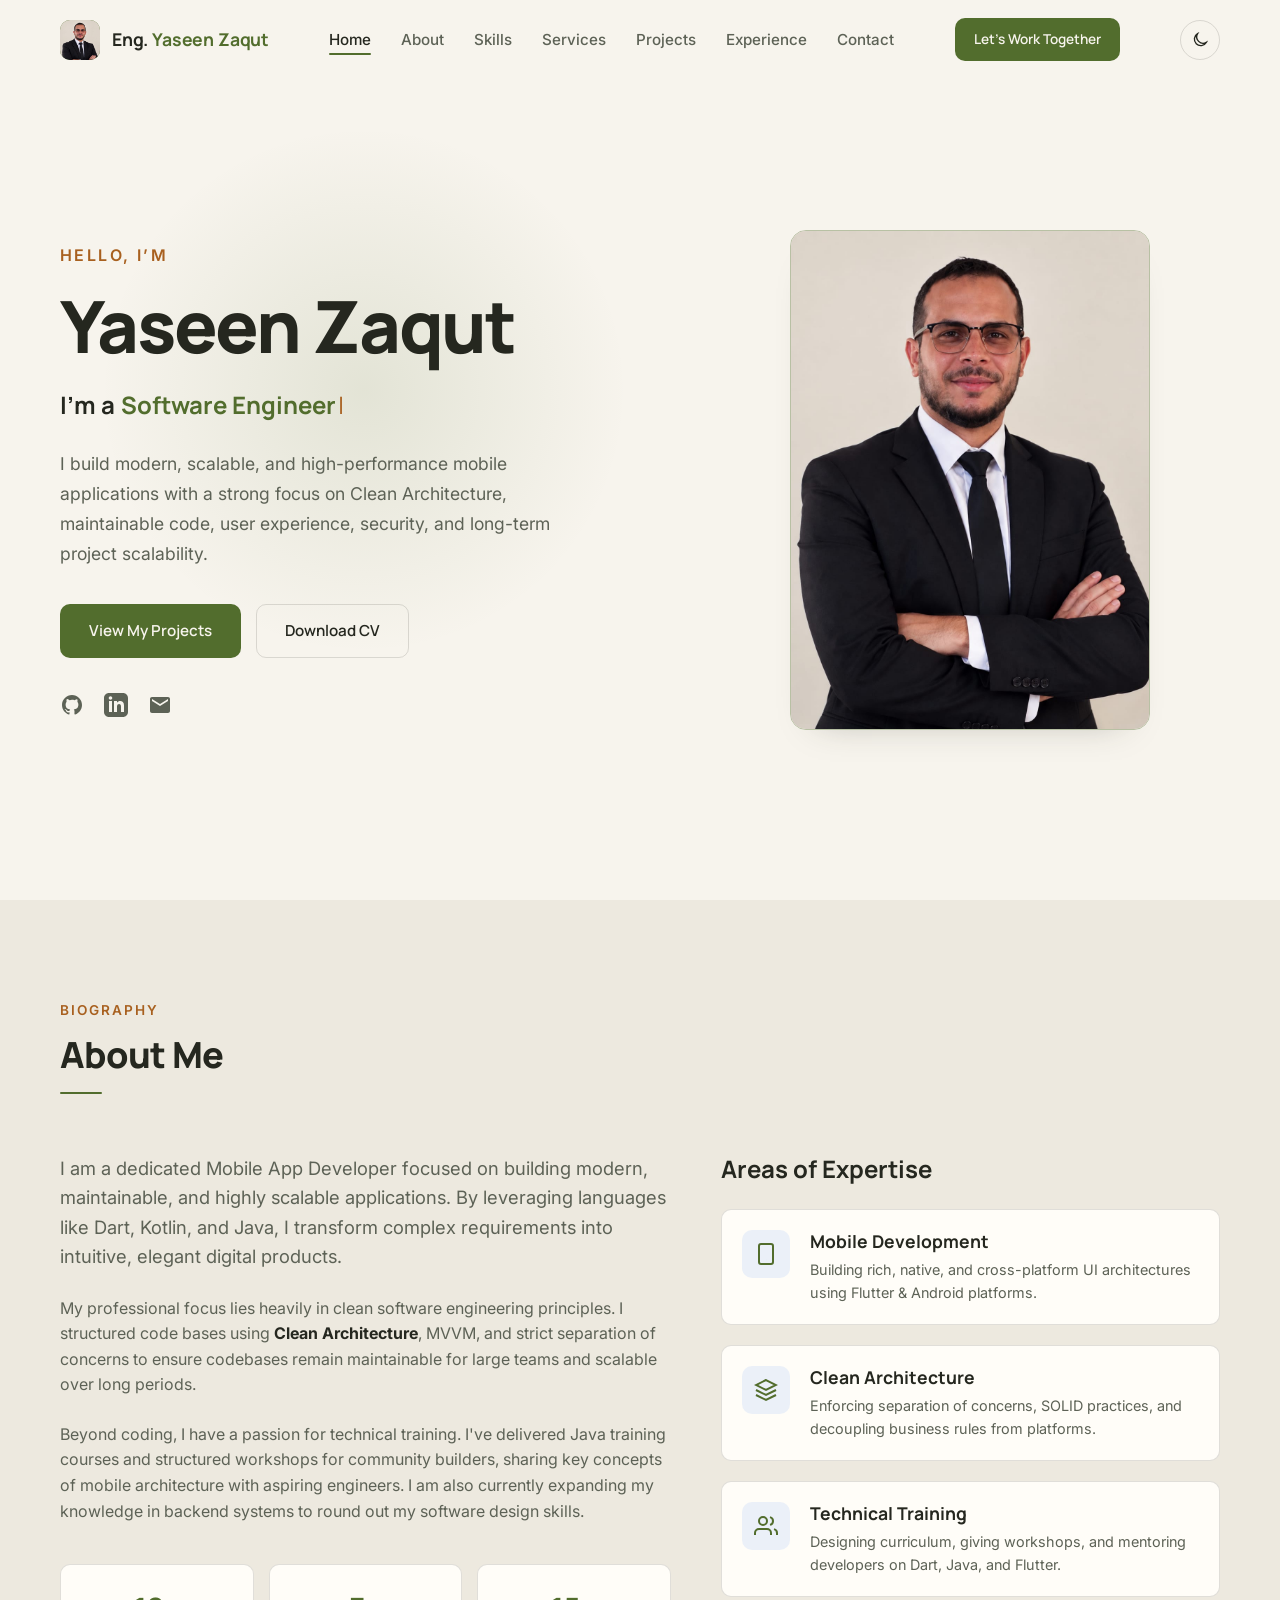
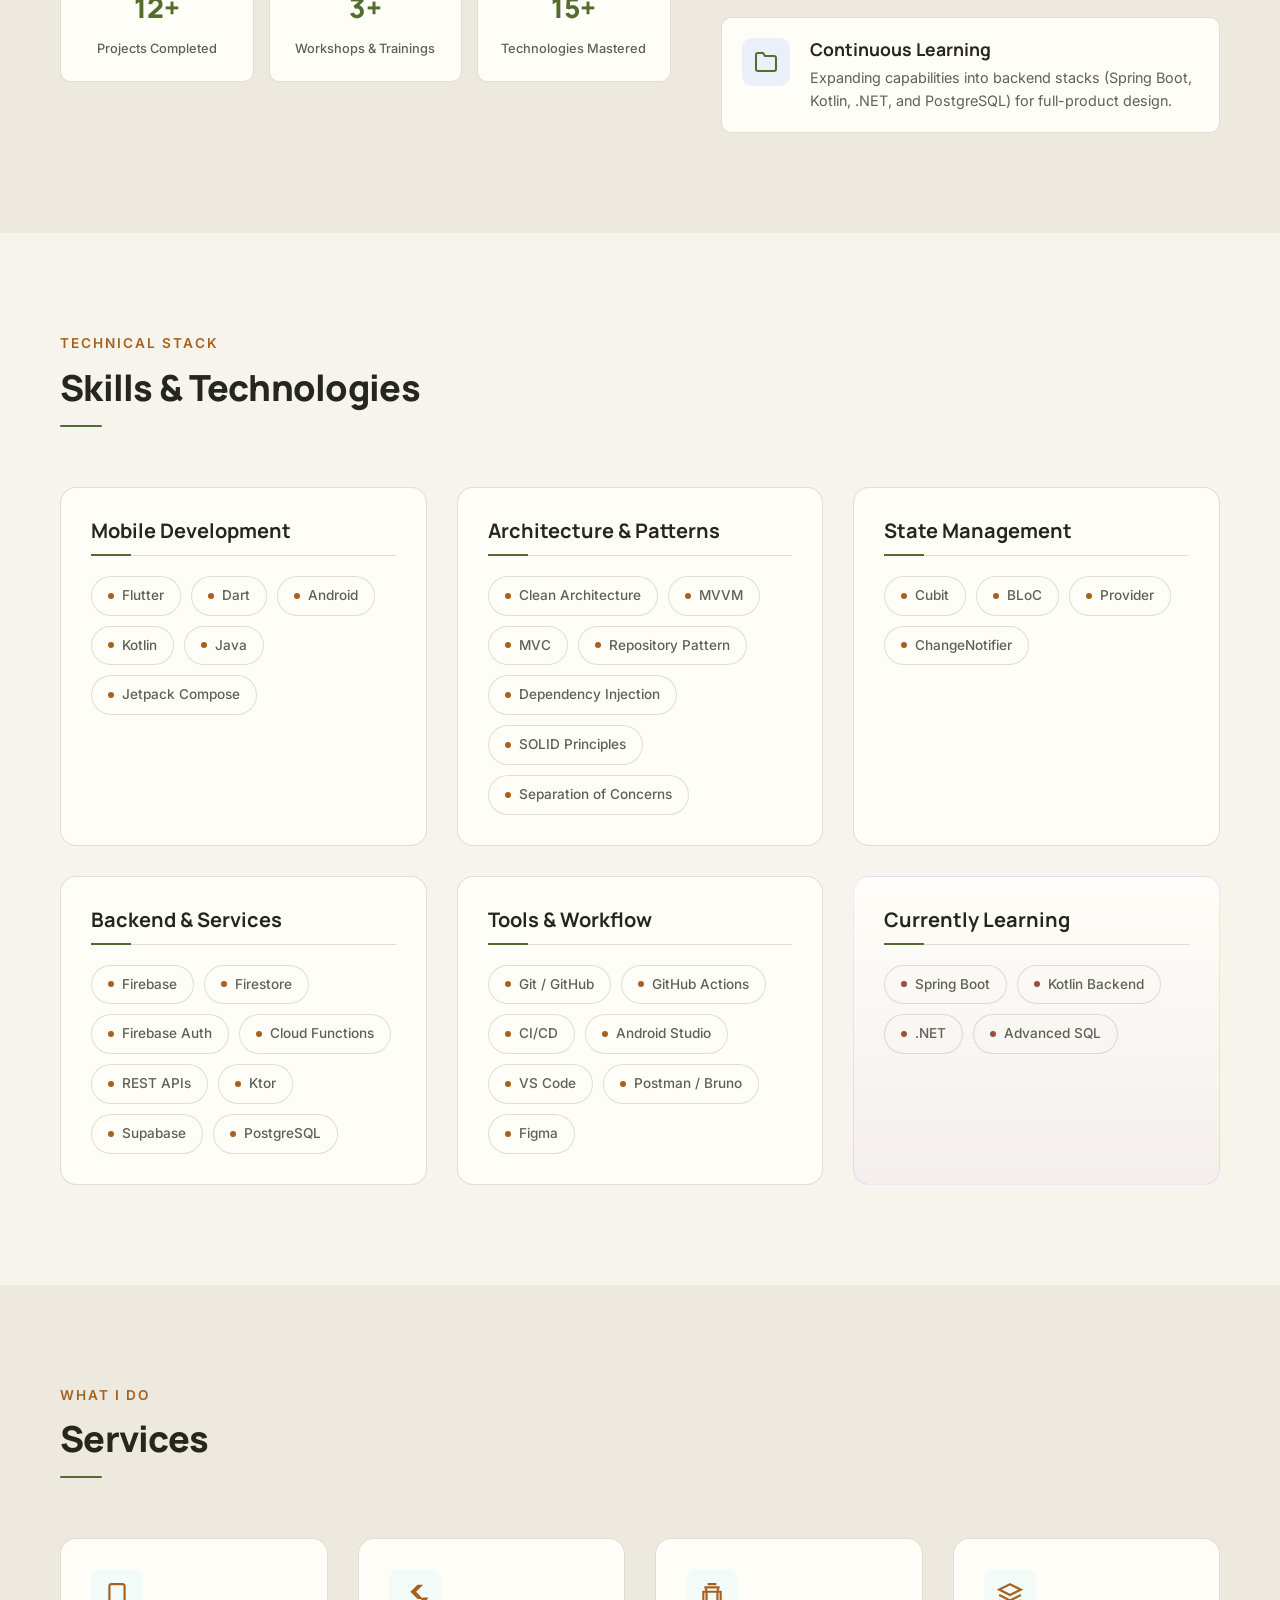
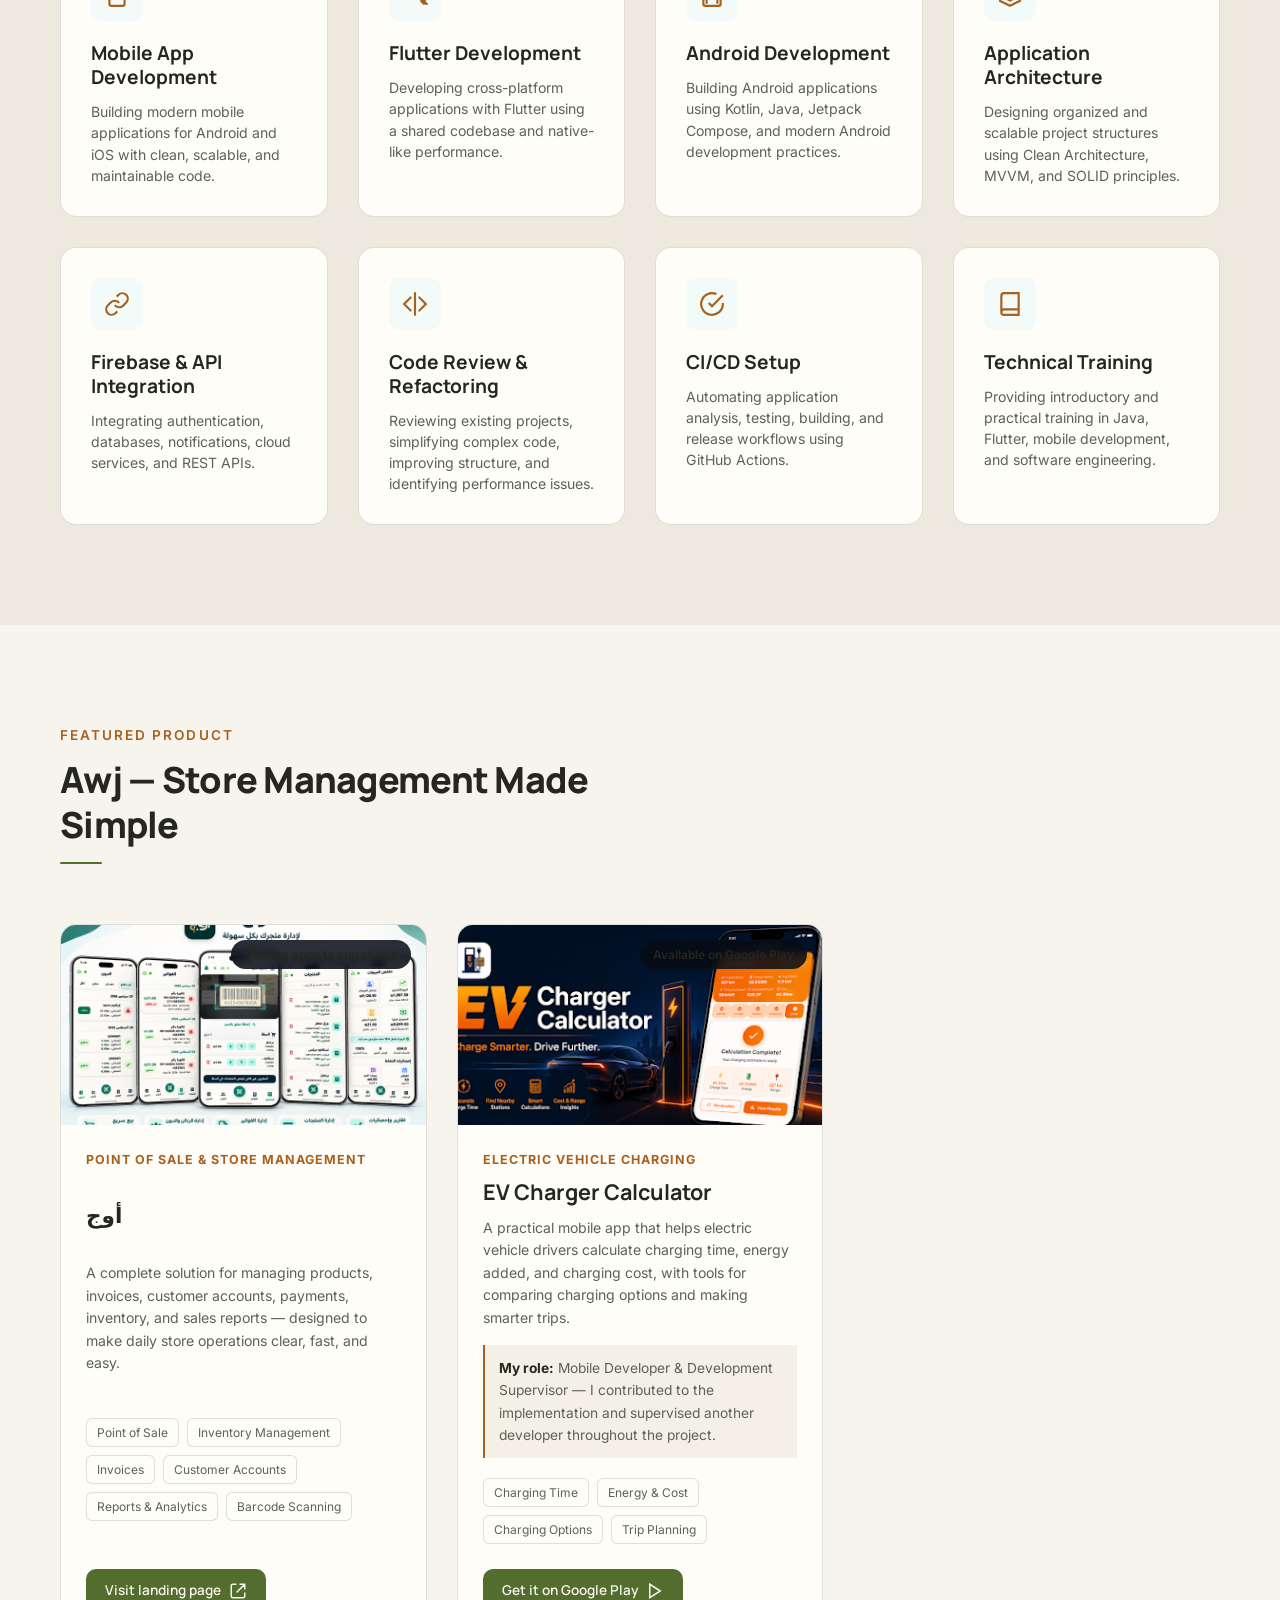
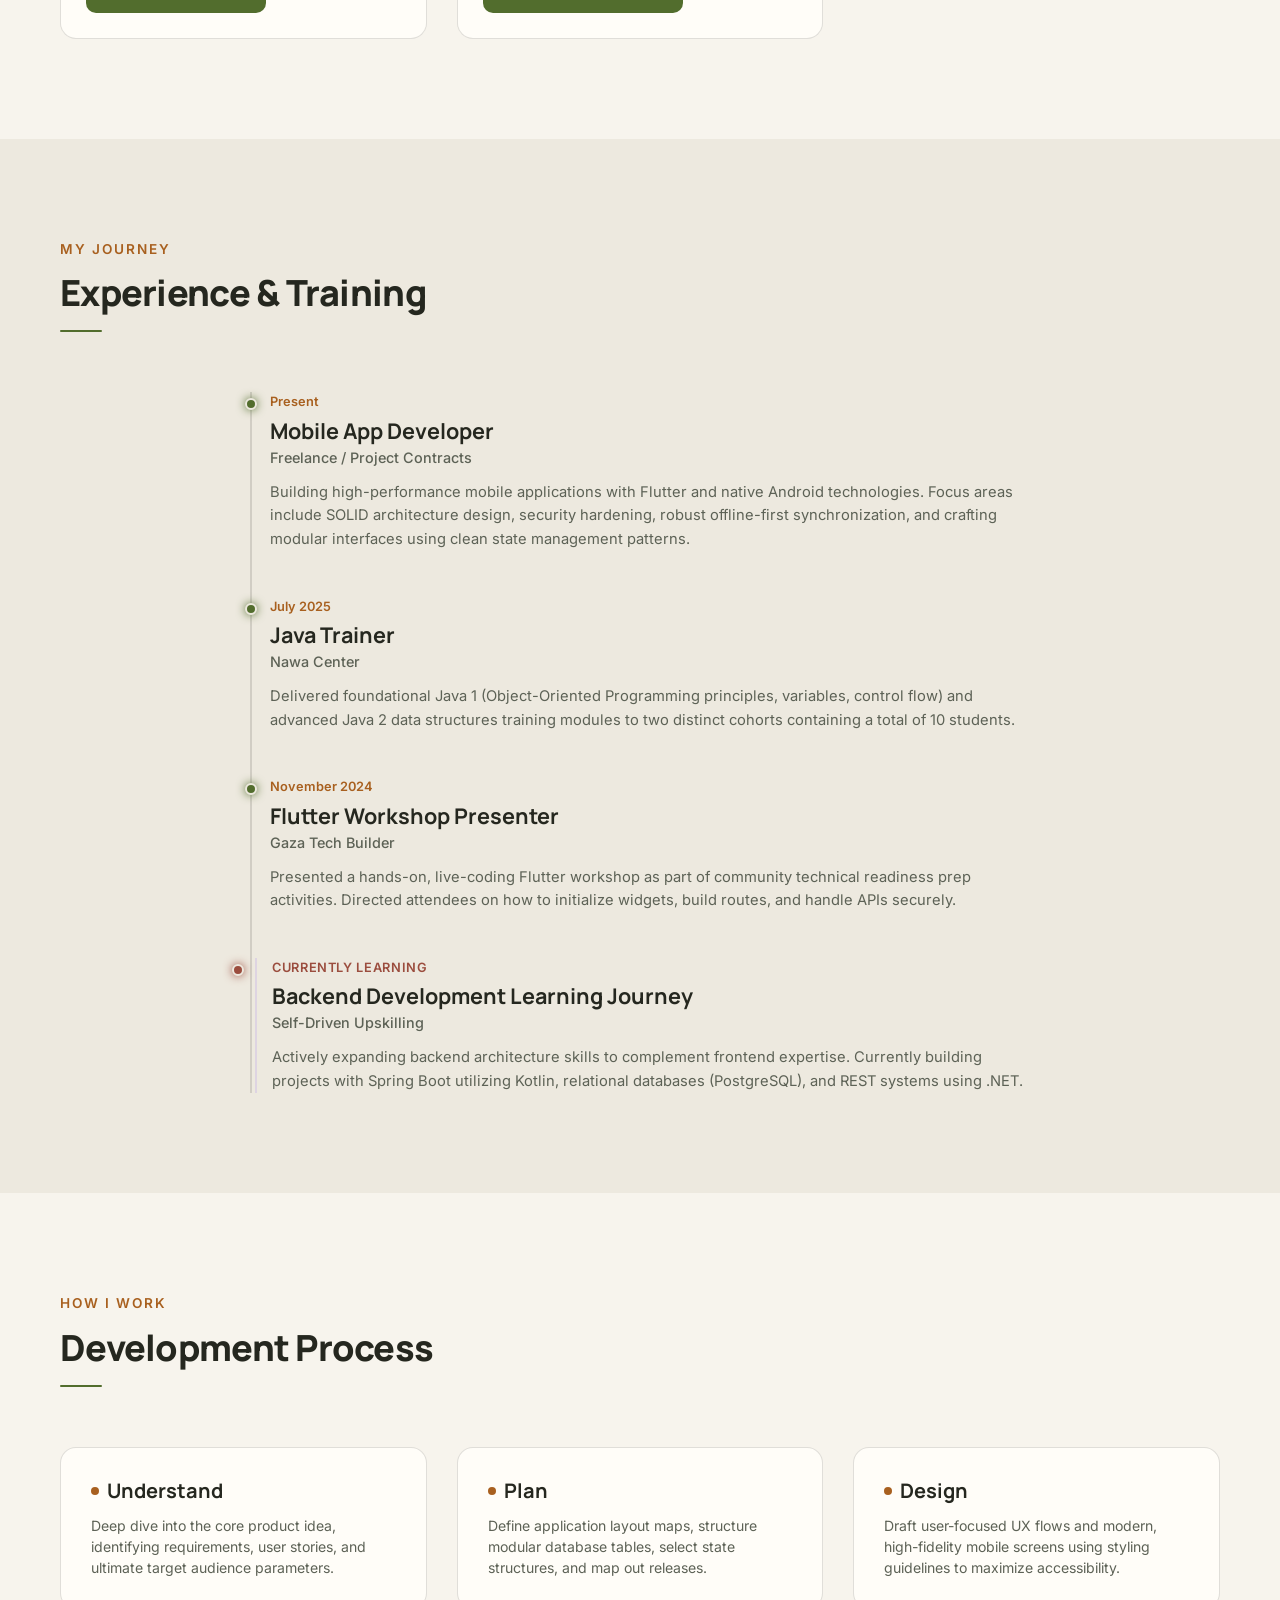
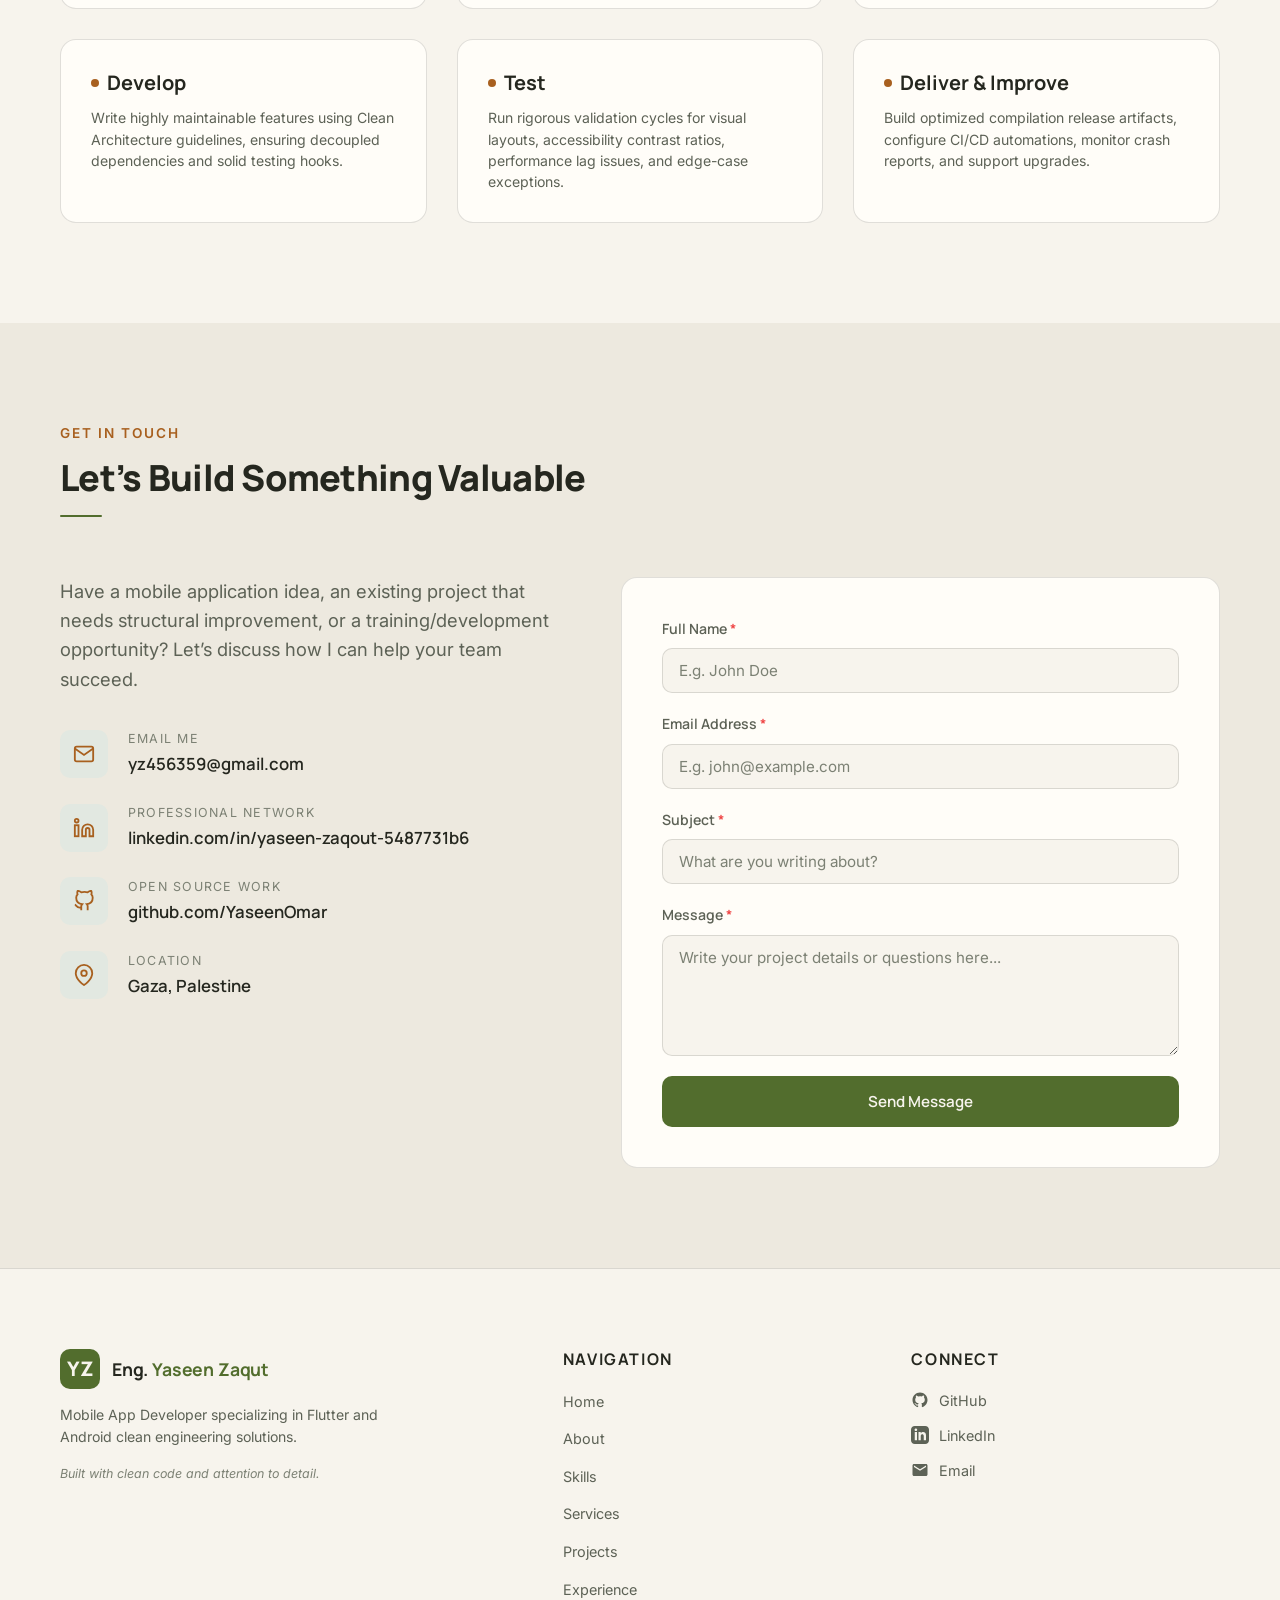
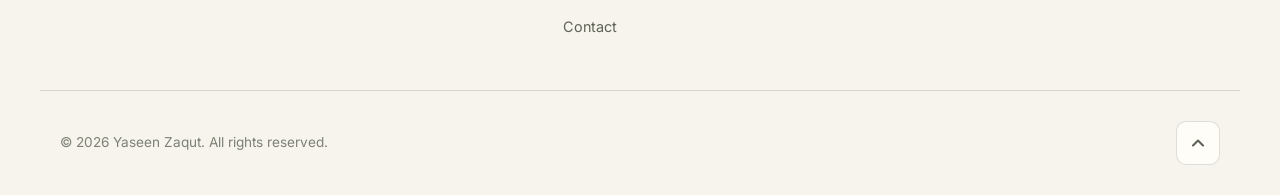
==== index.html @ 6716c7fb "Update portfolio projects with Awj and EV calculator" ====
<!DOCTYPE html>
<html lang="en">
<head>
  <meta charset="UTF-8">
  <meta name="viewport" content="width=device-width, initial-scale=1.0">
  <title>Yaseen Zaqut | Mobile App Developer</title>
  
  <!-- SEO Meta Tags -->
  <meta name="description" content="Portfolio of Yaseen Zaqut, a Mobile App Developer specializing in Flutter, Android, Clean Architecture, scalable applications, Firebase integrations, and modern software engineering practices.">
  <meta name="keywords" content="Yaseen Zaqut, Eng. Yaseen Zaqut, Mobile App Developer, Flutter Developer, Android Developer, Software Engineer, Clean Architecture, Palestine, Gaza">
  <meta name="author" content="Yaseen Zaqut">
  <meta name="robots" content="index, follow">
  
  <!-- Canonical URL -->
  <link rel="canonical" href="https://yaseenomar.github.io/">

  <!-- Open Graph / Facebook -->
  <meta property="og:type" content="website">
  <meta property="og:url" content="https://yaseenomar.github.io/">
  <meta property="og:title" content="Yaseen Zaqut | Mobile App Developer">
  <meta property="og:description" content="Portfolio of Yaseen Zaqut, a Mobile App Developer specializing in Flutter, Android, Clean Architecture, scalable applications, Firebase integrations, and modern software engineering practices.">
  <!-- Editable Placeholder for OG Image -->
  <meta property="og:image" content="assets/images/social-preview.webp">

  <!-- Twitter -->
  <meta property="twitter:card" content="summary_large_image">
  <meta property="twitter:url" content="https://yaseenomar.github.io/">
  <meta property="twitter:title" content="Yaseen Zaqut | Mobile App Developer">
  <meta property="twitter:description" content="Portfolio of Yaseen Zaqut, a Mobile App Developer specializing in Flutter, Android, Clean Architecture, scalable applications, Firebase integrations, and modern software engineering practices.">
  <meta property="twitter:image" content="assets/images/social-preview.webp">

  <!-- Favicon -->
  <link rel="icon" type="image/svg+xml" href="assets/icons/favicon.svg">
  <link rel="alternate icon" type="image/png" href="assets/icons/favicon.svg">

  <!-- Google Fonts: Inter & Manrope -->
  <link rel="preconnect" href="https://fonts.googleapis.com">
  <link rel="preconnect" href="https://fonts.gstatic.com" crossorigin>
  <link href="https://fonts.googleapis.com/css2?family=Inter:wght@300;400;500;600;700;800&family=Manrope:wght@400;500;600;700;800&display=swap" rel="stylesheet">

  <!-- Stylesheet -->
  <link rel="stylesheet" href="styles.css">

  <script>
    (() => {
      const savedTheme = localStorage.getItem('portfolio-theme');
      const systemTheme = window.matchMedia('(prefers-color-scheme: light)').matches ? 'light' : 'dark';
      document.documentElement.dataset.theme = savedTheme || systemTheme;
    })();
  </script>

  <!-- JSON-LD Structured Data (Person Schema) -->
  <script type="application/ld+json">
  {
    "@context": "https://schema.org",
    "@type": "Person",
    "name": "Yaseen Zaqut",
    "jobTitle": "Mobile App Developer",
    "url": "https://yaseenomar.github.io/",
    "sameAs": [
      "https://github.com/YaseenOmar",
      "https://www.linkedin.com/in/yaseen-zaqout-5487731b6/"
    ],
    "knowsAbout": [
      "Mobile App Development",
      "Flutter",
      "Android Development",
      "Clean Architecture",
      "Software Engineering",
      "State Management",
      "Firebase"
    ],
    "worksFor": {
      "@type": "Organization",
      "name": "Freelance"
    },
    "homeLocation": {
      "@type": "Place",
      "name": "Gaza, Palestine"
    }
  }
  </script>
</head>
<body>

  <!-- Skip to Content Link for Accessibility -->
  <a href="#main-content" class="skip-link">Skip to main content</a>

  <!-- Header Section -->
  <header class="main-header" id="header">
    <div class="container header-container">
      <a href="#hero" class="logo-link" aria-label="Eng. Yaseen Zaqut Portfolio Home">
        <div class="logo-circle">
          <img src="assets/images/profile-photo.jpeg" alt="Yaseen Zaqut" class="logo-photo">
        </div>
        <span class="logo-name">Eng. <span class="accent-text">Yaseen Zaqut</span></span>
      </a>

      <!-- Desktop Navigation -->
      <nav class="desktop-nav" aria-label="Desktop Navigation">
        <ul class="nav-list">
          <li><a href="#hero" class="nav-link active">Home</a></li>
          <li><a href="#about" class="nav-link">About</a></li>
          <li><a href="#skills" class="nav-link">Skills</a></li>
          <li><a href="#services" class="nav-link">Services</a></li>
          <li><a href="#projects" class="nav-link">Projects</a></li>
          <li><a href="#experience" class="nav-link">Experience</a></li>
          <li><a href="#contact" class="nav-link">Contact</a></li>
        </ul>
      </nav>

      <!-- CTA Button -->
      <div class="header-cta">
        <a href="#contact" class="btn btn-primary btn-sm">Let’s Work Together</a>
      </div>

      <button class="theme-toggle" type="button" aria-label="Switch color theme" aria-pressed="false">
        <svg class="theme-icon theme-icon-sun" viewBox="0 0 24 24" fill="none" stroke="currentColor" stroke-width="1.8" aria-hidden="true">
          <circle cx="12" cy="12" r="4"></circle><path d="M12 2v2M12 20v2M4.93 4.93l1.41 1.41M17.66 17.66l1.41 1.41M2 12h2M20 12h2M4.93 19.07l1.41-1.41M17.66 6.34l1.41-1.41"></path>
        </svg>
        <svg class="theme-icon theme-icon-moon" viewBox="0 0 24 24" fill="none" stroke="currentColor" stroke-width="1.8" aria-hidden="true">
          <path d="M20.4 15.2A8.5 8.5 0 0 1 8.8 3.6 8.5 8.5 0 1 0 20.4 15.2Z"></path>
        </svg>
      </button>

      <!-- Mobile Menu Button -->
      <button class="mobile-menu-toggle" aria-expanded="false" aria-controls="mobile-nav" aria-label="Toggle Navigation Menu">
        <span class="bar"></span>
        <span class="bar"></span>
        <span class="bar"></span>
      </button>
    </div>
  </header>

  <!-- Mobile Navigation Drawer -->
  <nav class="mobile-nav" id="mobile-nav" aria-hidden="true" aria-label="Mobile Navigation">
    <ul class="mobile-nav-list">
      <li><a href="#hero" class="mobile-nav-link">Home</a></li>
      <li><a href="#about" class="mobile-nav-link">About</a></li>
      <li><a href="#skills" class="mobile-nav-link">Skills</a></li>
      <li><a href="#services" class="mobile-nav-link">Services</a></li>
      <li><a href="#projects" class="mobile-nav-link">Projects</a></li>
      <li><a href="#experience" class="mobile-nav-link">Experience</a></li>
      <li><a href="#contact" class="mobile-nav-link">Contact</a></li>
      <li class="mobile-cta-item"><a href="#contact" class="btn btn-primary btn-full">Let’s Work Together</a></li>
    </ul>
  </nav>

  <!-- Main Content Wrapper -->
  <main id="main-content">

    <!-- Hero Section -->
    <section id="hero" class="hero-section" aria-label="Introduction">
      <div class="container hero-container">
        <div class="hero-content">
          <span class="hero-tagline reveal-item">Hello, I’m</span>
          <h1 class="hero-title reveal-item">Yaseen Zaqut</h1>
          
          <!-- Typing Animation Container -->
          <div class="hero-subtitle-wrapper reveal-item">
            <span class="hero-static-title">I'm a </span>
            <span class="hero-dynamic-title" id="typing-text" aria-live="polite">Mobile App Developer</span>
            <span class="typing-cursor" aria-hidden="true">|</span>
          </div>

          <p class="hero-description reveal-item">
            I build modern, scalable, and high-performance mobile applications with a strong focus on Clean Architecture, maintainable code, user experience, security, and long-term project scalability.
          </p>

          <div class="hero-actions reveal-item">
            <a href="#projects" class="btn btn-primary">View My Projects</a>
            <!-- Resume Link (Editable Placeholder) -->
            <!-- Note to Yaseen: Upload your CV as "Yaseen-Zaqut-CV.pdf" in the assets/documents/ folder to make this download work -->
            <a href="assets/documents/Yaseen-Zaqut-CV.pdf" class="btn btn-secondary" download="Yaseen-Zaqut-CV.pdf">Download CV</a>
          </div>

          <!-- Social Contacts Grid -->
          <div class="hero-socials reveal-item">
            <a href="https://github.com/YaseenOmar" target="_blank" rel="noopener noreferrer" class="social-icon-link" aria-label="GitHub Profile">
              <svg class="icon" viewBox="0 0 24 24" fill="currentColor">
                <path d="M12 2C6.477 2 2 6.477 2 12c0 4.42 2.865 8.166 6.839 9.489.5.092.682-.217.682-.482 0-.237-.008-.866-.013-1.7-2.782.603-3.369-1.34-3.369-1.34-.454-1.156-1.11-1.464-1.11-1.464-.908-.62.069-.608.069-.608 1.003.07 1.531 1.03 1.531 1.03.892 1.529 2.341 1.087 2.91.831.092-.646.35-1.086.636-1.336-2.22-.253-4.555-1.11-4.555-4.943 0-1.091.39-1.984 1.029-2.683-.103-.253-.446-1.27.098-2.647 0 0 .84-.269 2.75 1.025A9.564 9.564 0 0112 6.844c.85.004 1.705.115 2.504.337 1.909-1.294 2.747-1.025 2.747-1.025.546 1.377.203 2.394.1 2.647.64.699 1.028 1.592 1.028 2.683 0 3.842-2.339 4.687-4.566 4.935.359.309.678.919.678 1.852 0 1.336-.012 2.415-.012 2.743 0 .267.18.579.688.481C19.137 20.162 22 16.418 22 12c0-5.523-4.477-10-10-10z"/>
              </svg>
            </a>
            <!-- LinkedIn: Replace with your actual URL in the href below -->
            <a href="https://www.linkedin.com/in/yaseen-zaqout-5487731b6/" target="_blank" rel="noopener noreferrer" class="social-icon-link" aria-label="LinkedIn Profile">
              <svg class="icon" viewBox="0 0 24 24" fill="currentColor">
                <path d="M19 0h-14c-2.761 0-5 2.239-5 5v14c0 2.761 2.239 5 5 5h14c2.762 0 5-2.239 5-5v-14c0-2.761-2.238-5-5-5zm-11 19h-3v-11h3v11zm-1.5-12.268c-.966 0-1.75-.779-1.75-1.75s.784-1.75 1.75-1.75 1.75.779 1.75 1.75-.784 1.75-1.75 1.75zm13.5 12.268h-3v-5.604c0-3.368-4-3.113-4 0v5.604h-3v-11h3v1.765c1.396-2.586 7-2.777 7 2.476v6.759z"/>
              </svg>
            </a>
            <!-- Email: Replace with your actual email address in the href below -->
            <a href="mailto:yz456359@gmail.com" class="social-icon-link" aria-label="Email Me Directly">
              <svg class="icon" viewBox="0 0 24 24" fill="currentColor">
                <path d="M20 4H4c-1.1 0-1.99.9-1.99 2L2 18c0 1.1.9 2 2 2h16c1.1 0 2-.9 2-2V6c0-1.1-.9-2-2-2zm0 4l-8 5-8-5V6l8 5 8-5v2z"/>
              </svg>
            </a>
          </div>
        </div>

        <div class="hero-visual reveal-item">
          <!-- Smartphone Showcase Mockup -->
          <div class="phone-mockup" hidden>
            <div class="phone-notch"></div>
            <div class="phone-screen">
              <div class="phone-status-bar">
                <span class="phone-time">13:09</span>
                <div class="phone-icons">
                  <svg class="mini-icon" viewBox="0 0 24 24" fill="currentColor"><path d="M12 3c-4.97 0-9 4.03-9 9 0 2.12.74 4.07 1.97 5.61L4.35 19.4c-.39.39-.39 1.02 0 1.41.39.39 1.02.39 1.41 0l1.9-1.9C9.07 19.64 10.47 20 12 20c4.97 0 9-4.03 9-9s-4.03-9-9-9zm0 15c-3.31 0-6-2.69-6-6s2.69-6 6-6 6 2.69 6 6-2.69 6-6 6z"/></svg>
                  <svg class="mini-icon" viewBox="0 0 24 24" fill="currentColor"><path d="M15.67 4H14V2h-4v2H8.33C7.6 4 7 4.6 7 5.33v15.33C7 21.4 7.6 22 8.33 22h7.33c.74 0 1.34-.6 1.34-1.33V5.33C17 4.6 16.4 4 15.67 4z"/></svg>
                </div>
              </div>
              
              <!-- Graphic Representation of Mobile App Interface -->
              <div class="app-ui">
                <div class="app-header">
                  <div class="app-avatar-placeholder">YZ</div>
                  <div class="app-title-container">
                    <span class="app-title">CleanArchitectureApp</span>
                    <span class="app-subtitle">Active Session</span>
                  </div>
                </div>
                
                <div class="app-card-wrapper">
                  <div class="app-metric-card">
                    <span class="metric-label">UI Layer (Presentation)</span>
                    <div class="metric-progress-track">
                      <div class="metric-progress-fill" style="width: 85%;"></div>
                    </div>
                    <span class="metric-desc">Jetpack Compose / Flutter UI</span>
                  </div>

                  <div class="app-metric-card">
                    <span class="metric-label">Domain Layer (Business Logic)</span>
                    <div class="metric-progress-track">
                      <div class="metric-progress-fill" style="width: 100%;"></div>
                    </div>
                    <span class="metric-desc">Entities, Use Cases, Repositories</span>
                  </div>

                  <div class="app-metric-card">
                    <span class="metric-label">Data Layer (Data Source)</span>
                    <div class="metric-progress-track">
                      <div class="metric-progress-fill" style="width: 90%;"></div>
                    </div>
                    <span class="metric-desc">Room, SQLite, Retrofit, Ktor</span>
                  </div>
                </div>
                
                <div class="app-footer-bar">
                  <div class="app-footer-dot active"></div>
                  <div class="app-footer-dot"></div>
                  <div class="app-footer-dot"></div>
                </div>
              </div>
            </div>
          </div>
          
          <!-- Profile Photo Backdrop with CSS Glow -->
          <div class="profile-glow-backdrop"></div>

          <div class="profile-image-container">
            <img src="assets/images/profile-photo.jpeg" alt="Yaseen Zaqut Portrait" class="profile-image" loading="eager">
          </div>
        </div>
      </div>
    </section>

    <!-- About Section -->
    <section id="about" class="about-section" aria-label="About Me">
      <div class="container">
        <div class="section-header reveal-item">
          <span class="section-subtitle">Biography</span>
          <h2 class="section-title">About Me</h2>
          <div class="section-underline"></div>
        </div>

        <div class="about-grid">
          <div class="about-bio reveal-item">
            <p class="paragraph-large">
              I am a dedicated Mobile App Developer focused on building modern, maintainable, and highly scalable applications. By leveraging languages like Dart, Kotlin, and Java, I transform complex requirements into intuitive, elegant digital products.
            </p>
            <p>
              My professional focus lies heavily in clean software engineering principles. I structured code bases using <strong>Clean Architecture</strong>, MVVM, and strict separation of concerns to ensure codebases remain maintainable for large teams and scalable over long periods. 
            </p>
            <p>
              Beyond coding, I have a passion for technical training. I've delivered Java training courses and structured workshops for community builders, sharing key concepts of mobile architecture with aspiring engineers. I am also currently expanding my knowledge in backend systems to round out my software design skills.
            </p>
            
            <!-- Statistics Area (EDITABLE PLACEHOLDERS) -->
            <!-- Customize values inside .stat-number and label names -->
            <div class="stats-grid">
              <div class="stat-card">
                <span class="stat-number" id="placeholder-stat-projects">12+</span>
                <span class="stat-label">Projects Completed</span>
              </div>
              <div class="stat-card">
                <span class="stat-number" id="placeholder-stat-workshops">3+</span>
                <span class="stat-label">Workshops &amp; Trainings</span>
              </div>
              <div class="stat-card">
                <span class="stat-number" id="placeholder-stat-techs">15+</span>
                <span class="stat-label">Technologies Mastered</span>
              </div>
            </div>
          </div>

          <div class="about-focus reveal-item">
            <h3 class="focus-title">Areas of Expertise</h3>
            
            <div class="focus-cards-stack">
              <div class="focus-card">
                <div class="focus-icon-wrapper">
                  <svg class="focus-icon" viewBox="0 0 24 24" fill="none" stroke="currentColor" stroke-width="2">
                    <rect x="5" y="2" width="14" height="20" rx="2" ry="2" />
                    <line x1="12" y1="18" x2="12.01" y2="18" />
                  </svg>
                </div>
                <div class="focus-content">
                  <h4>Mobile Development</h4>
                  <p>Building rich, native, and cross-platform UI architectures using Flutter &amp; Android platforms.</p>
                </div>
              </div>

              <div class="focus-card">
                <div class="focus-icon-wrapper">
                  <svg class="focus-icon" viewBox="0 0 24 24" fill="none" stroke="currentColor" stroke-width="2">
                    <polygon points="12 2 2 7 12 12 22 7 12 2" />
                    <polyline points="2 17 12 22 22 17" />
                    <polyline points="2 12 12 17 22 12" />
                  </svg>
                </div>
                <div class="focus-content">
                  <h4>Clean Architecture</h4>
                  <p>Enforcing separation of concerns, SOLID practices, and decoupling business rules from platforms.</p>
                </div>
              </div>

              <div class="focus-card">
                <div class="focus-icon-wrapper">
                  <svg class="focus-icon" viewBox="0 0 24 24" fill="none" stroke="currentColor" stroke-width="2">
                    <path d="M17 21v-2a4 4 0 0 0-4-4H5a4 4 0 0 0-4 4v2" />
                    <circle cx="9" cy="7" r="4" />
                    <path d="M23 21v-2a4 4 0 0 0-3-3.87" />
                    <path d="M16 3.13a4 4 0 0 1 0 7.75" />
                  </svg>
                </div>
                <div class="focus-content">
                  <h4>Technical Training</h4>
                  <p>Designing curriculum, giving workshops, and mentoring developers on Dart, Java, and Flutter.</p>
                </div>
              </div>

              <div class="focus-card">
                <div class="focus-icon-wrapper">
                  <svg class="focus-icon" viewBox="0 0 24 24" fill="none" stroke="currentColor" stroke-width="2">
                    <path d="M22 19a2 2 0 0 1-2 2H4a2 2 0 0 1-2-2V5a2 2 0 0 1 2-2h5l2 3h9a2 2 0 0 1 2 2z" />
                  </svg>
                </div>
                <div class="focus-content">
                  <h4>Continuous Learning</h4>
                  <p>Expanding capabilities into backend stacks (Spring Boot, Kotlin, .NET, and PostgreSQL) for full-product design.</p>
                </div>
              </div>
            </div>
          </div>
        </div>
      </div>
    </section>

    <!-- Skills and Technologies Section -->
    <section id="skills" class="skills-section" aria-label="Skills &amp; Technologies">
      <div class="container">
        <div class="section-header reveal-item">
          <span class="section-subtitle">Technical Stack</span>
          <h2 class="section-title">Skills &amp; Technologies</h2>
          <div class="section-underline"></div>
        </div>

        <div class="skills-grid">
          <!-- Mobile Development -->
          <div class="skills-category-card reveal-item">
            <h3 class="category-title">Mobile Development</h3>
            <div class="skills-badges">
              <span class="skill-badge"><span class="badge-dot"></span> Flutter</span>
              <span class="skill-badge"><span class="badge-dot"></span> Dart</span>
              <span class="skill-badge"><span class="badge-dot"></span> Android</span>
              <span class="skill-badge"><span class="badge-dot"></span> Kotlin</span>
              <span class="skill-badge"><span class="badge-dot"></span> Java</span>
              <span class="skill-badge"><span class="badge-dot"></span> Jetpack Compose</span>
            </div>
          </div>

          <!-- Architecture & Patterns -->
          <div class="skills-category-card reveal-item">
            <h3 class="category-title">Architecture &amp; Patterns</h3>
            <div class="skills-badges">
              <span class="skill-badge"><span class="badge-dot"></span> Clean Architecture</span>
              <span class="skill-badge"><span class="badge-dot"></span> MVVM</span>
              <span class="skill-badge"><span class="badge-dot"></span> MVC</span>
              <span class="skill-badge"><span class="badge-dot"></span> Repository Pattern</span>
              <span class="skill-badge"><span class="badge-dot"></span> Dependency Injection</span>
              <span class="skill-badge"><span class="badge-dot"></span> SOLID Principles</span>
              <span class="skill-badge"><span class="badge-dot"></span> Separation of Concerns</span>
            </div>
          </div>

          <!-- State Management -->
          <div class="skills-category-card reveal-item">
            <h3 class="category-title">State Management</h3>
            <div class="skills-badges">
              <span class="skill-badge"><span class="badge-dot"></span> Cubit</span>
              <span class="skill-badge"><span class="badge-dot"></span> BLoC</span>
              <span class="skill-badge"><span class="badge-dot"></span> Provider</span>
              <span class="skill-badge"><span class="badge-dot"></span> ChangeNotifier</span>
            </div>
          </div>

          <!-- Backend & Services -->
          <div class="skills-category-card reveal-item">
            <h3 class="category-title">Backend &amp; Services</h3>
            <div class="skills-badges">
              <span class="skill-badge"><span class="badge-dot"></span> Firebase</span>
              <span class="skill-badge"><span class="badge-dot"></span> Firestore</span>
              <span class="skill-badge"><span class="badge-dot"></span> Firebase Auth</span>
              <span class="skill-badge"><span class="badge-dot"></span> Cloud Functions</span>
              <span class="skill-badge"><span class="badge-dot"></span> REST APIs</span>
              <span class="skill-badge"><span class="badge-dot"></span> Ktor</span>
              <span class="skill-badge"><span class="badge-dot"></span> Supabase</span>
              <span class="skill-badge"><span class="badge-dot"></span> PostgreSQL</span>
            </div>
          </div>

          <!-- Tools & Workflow -->
          <div class="skills-category-card reveal-item">
            <h3 class="category-title">Tools &amp; Workflow</h3>
            <div class="skills-badges">
              <span class="skill-badge"><span class="badge-dot"></span> Git / GitHub</span>
              <span class="skill-badge"><span class="badge-dot"></span> GitHub Actions</span>
              <span class="skill-badge"><span class="badge-dot"></span> CI/CD</span>
              <span class="skill-badge"><span class="badge-dot"></span> Android Studio</span>
              <span class="skill-badge"><span class="badge-dot"></span> VS Code</span>
              <span class="skill-badge"><span class="badge-dot"></span> Postman / Bruno</span>
              <span class="skill-badge"><span class="badge-dot"></span> Figma</span>
            </div>
          </div>

          <!-- Currently Learning -->
          <div class="skills-category-card learning-card reveal-item">
            <h3 class="category-title">Currently Learning</h3>
            <div class="skills-badges">
              <span class="skill-badge learn-badge"><span class="badge-dot learn"></span> Spring Boot</span>
              <span class="skill-badge learn-badge"><span class="badge-dot learn"></span> Kotlin Backend</span>
              <span class="skill-badge learn-badge"><span class="badge-dot learn"></span> .NET</span>
              <span class="skill-badge learn-badge"><span class="badge-dot learn"></span> Advanced SQL</span>
            </div>
          </div>
        </div>
      </div>
    </section>

    <!-- Services Section -->
    <section id="services" class="services-section" aria-label="Services Offered">
      <div class="container">
        <div class="section-header reveal-item">
          <span class="section-subtitle">What I Do</span>
          <h2 class="section-title">Services</h2>
          <div class="section-underline"></div>
        </div>

        <div class="services-grid">
          <!-- Service 1: Mobile App Development -->
          <div class="service-card reveal-item">
            <div class="service-icon-container">
              <svg class="service-icon" fill="none" stroke="currentColor" stroke-width="2" viewBox="0 0 24 24"><rect x="5" y="2" width="14" height="20" rx="2" ry="2"/><line x1="12" y1="18" x2="12.01" y2="18"/></svg>
            </div>
            <h3>Mobile App Development</h3>
            <p>Building modern mobile applications for Android and iOS with clean, scalable, and maintainable code.</p>
          </div>

          <!-- Service 2: Flutter App Development -->
          <div class="service-card reveal-item">
            <div class="service-icon-container">
              <!-- Custom Flutter Icon representation in SVG -->
              <svg class="service-icon" fill="currentColor" viewBox="0 0 24 24"><path d="M14.33 2.44 7.73 9.04l6.6 6.6H19.6l-6.6-6.6 6.6-6.6H14.33zm5.28 11.88-3.3 3.3 3.3 3.3h5.27l-3.3-3.3 3.3-3.3h-5.27z"/></svg>
            </div>
            <h3>Flutter Development</h3>
            <p>Developing cross-platform applications with Flutter using a shared codebase and native-like performance.</p>
          </div>

          <!-- Service 3: Android Development -->
          <div class="service-card reveal-item">
            <div class="service-icon-container">
              <svg class="service-icon" fill="none" stroke="currentColor" stroke-width="2" viewBox="0 0 24 24"><path d="M4 9h16v11a2 2 0 0 1-2 2H6a2 2 0 0 1-2-2V9zm2-4h12l-1 4H7L6 5zm2-3h8M7 9v11M17 9v11"/></svg>
            </div>
            <h3>Android Development</h3>
            <p>Building Android applications using Kotlin, Java, Jetpack Compose, and modern Android development practices.</p>
          </div>

          <!-- Service 4: Application Architecture -->
          <div class="service-card reveal-item">
            <div class="service-icon-container">
              <svg class="service-icon" fill="none" stroke="currentColor" stroke-width="2" viewBox="0 0 24 24"><path d="M12 2L2 7l10 5 10-5-10-5zM2 17l10 5 10-5M2 12l10 5 10-5"/></svg>
            </div>
            <h3>Application Architecture</h3>
            <p>Designing organized and scalable project structures using Clean Architecture, MVVM, and SOLID principles.</p>
          </div>

          <!-- Service 5: Firebase and API Integration -->
          <div class="service-card reveal-item">
            <div class="service-icon-container">
              <svg class="service-icon" fill="none" stroke="currentColor" stroke-width="2" viewBox="0 0 24 24"><path d="M10 13a5 5 0 0 0 7.54.54l3-3a5 5 0 0 0-7.07-7.07l-1.72 1.71" /><path d="M14 11a5 5 0 0 0-7.54-.54l-3 3a5 5 0 0 0 7.07 7.07l1.71-1.71" /></svg>
            </div>
            <h3>Firebase &amp; API Integration</h3>
            <p>Integrating authentication, databases, notifications, cloud services, and REST APIs.</p>
          </div>

          <!-- Service 6: Code Review and Refactoring -->
          <div class="service-card reveal-item">
            <div class="service-icon-container">
              <svg class="service-icon" fill="none" stroke="currentColor" stroke-width="2" viewBox="0 0 24 24"><path d="M16 18l6-6-6-6M8 6l-6 6 6 6M12 2v20" stroke-linecap="round"/></svg>
            </div>
            <h3>Code Review &amp; Refactoring</h3>
            <p>Reviewing existing projects, simplifying complex code, improving structure, and identifying performance issues.</p>
          </div>

          <!-- Service 7: CI/CD Setup -->
          <div class="service-card reveal-item">
            <div class="service-icon-container">
              <svg class="service-icon" fill="none" stroke="currentColor" stroke-width="2" viewBox="0 0 24 24"><path d="M22 11.08V12a10 10 0 1 1-5.93-9.14"/><polyline points="22 4 12 14.01 9 11.01"/></svg>
            </div>
            <h3>CI/CD Setup</h3>
            <p>Automating application analysis, testing, building, and release workflows using GitHub Actions.</p>
          </div>

          <!-- Service 8: Technical Training -->
          <div class="service-card reveal-item">
            <div class="service-icon-container">
              <svg class="service-icon" fill="none" stroke="currentColor" stroke-width="2" viewBox="0 0 24 24"><path d="M4 19.5A2.5 2.5 0 0 1 6.5 17H20M4 19.5A2.5 2.5 0 0 0 6.5 22H20M4 19.5v-15A2.5 2.5 0 0 1 6.5 2H20v20H6.5a2.5 2.5 0 0 1-2.5-2.5z"/></svg>
            </div>
            <h3>Technical Training</h3>
            <p>Providing introductory and practical training in Java, Flutter, mobile development, and software engineering.</p>
          </div>
        </div>
      </div>
    </section>

    <!-- Featured Projects Section -->
    <section id="projects" class="projects-section" aria-label="Portfolio Projects">
      <div class="container">
        <div class="section-header reveal-item">
          <span class="section-subtitle">Featured Product</span>
          <h2 class="section-title">Awj — Store Management Made Simple</h2>
          <div class="section-underline"></div>
        </div>

        <template>
        <!-- Project Filtering Buttons -->
        <div class="project-filters reveal-item">
          <button class="filter-btn active" data-filter="all">All</button>
          <button class="filter-btn" data-filter="flutter">Flutter</button>
          <button class="filter-btn" data-filter="android">Android</button>
          <button class="filter-btn" data-filter="architecture">Architecture</button>
          <button class="filter-btn" data-filter="learning">Learning Projects</button>
        </div>

        <!-- Project Cards Grid -->
        <div class="projects-grid">
          
          <!-- PROJECT 1: Cashiri -->
          <!-- Categories: flutter, architecture -->
          <article class="project-card reveal-item" data-categories="flutter architecture">
            <div class="project-image-container">
              <!-- Elegant CSS fallback backdrop. Shown automatically if project-cashiri.webp is missing -->
              <div class="project-fallback-bg project-cashiri-fallback">
                <svg class="fallback-icon" viewBox="0 0 24 24" fill="none" stroke="currentColor" stroke-width="1.5">
                  <path d="M6 2L3 6v14a2 2 0 0 0 2 2h14a2 2 0 0 0 2-2V6l-3-4H6z"/><line x1="3" y1="6" x2="21" y2="6"/><path d="M16 10a4 4 0 0 1-8 0"/>
                </svg>
                <span class="fallback-title">Cashiri App Preview</span>
              </div>
              
              <!-- Real WebP image placeholder. Note: Edit assets/images/project-cashiri.webp to customize -->
              <img src="assets/images/project-cashiri.webp" alt="Cashiri Store POS Interface" class="project-img" loading="lazy" onerror="this.style.display='none'">
              <span class="project-status-badge">In Development</span>
            </div>
            
            <div class="project-card-body">
              <h3 class="project-card-title">Cashiri</h3>
              <p class="project-card-desc">
                A mobile-focused store management and point-of-sale solution designed to help store owners manage products, sales, operations, authentication, and sensitive actions through a simple, scalable experience.
              </p>
              
              <div class="project-tech-badges">
                <span class="tech-badge">Flutter</span>
                <span class="tech-badge">Dart</span>
                <span class="tech-badge">Firebase</span>
                <span class="tech-badge">Clean Architecture</span>
                <span class="tech-badge">State Management</span>
                <span class="tech-badge">GitHub Actions</span>
              </div>
              
              <div class="project-links">
                <!-- Replace placeholders below with actual project repository link if it goes open-source -->
                <!-- <a href="https://github.com/YaseenOmar/cashiri" target="_blank" class="btn btn-secondary btn-sm icon-btn"> -->
                <a href="https://github.com/YaseenOmar" target="_blank" class="btn btn-secondary btn-sm icon-btn" aria-label="View Cashiri Source Code on GitHub">
                  <svg class="btn-icon" viewBox="0 0 24 24" fill="currentColor"><path d="M12 2C6.477 2 2 6.477 2 12c0 4.42 2.865 8.166 6.839 9.489.5.092.682-.217.682-.482 0-.237-.008-.866-.013-1.7-2.782.603-3.369-1.34-3.369-1.34-.454-1.156-1.11-1.464-1.11-1.464-.908-.62.069-.608.069-.608 1.003.07 1.531 1.03 1.531 1.03.892 1.529 2.341 1.087 2.91.831.092-.646.35-1.086.636-1.336-2.22-.253-4.555-1.11-4.555-4.943 0-1.091.39-1.984 1.029-2.683-.103-.253-.446-1.27.098-2.647 0 0 .84-.269 2.75 1.025A9.564 9.564 0 0112 6.844c.85.004 1.705.115 2.504.337 1.909-1.294 2.747-1.025 2.747-1.025.546 1.377.203 2.394.1 2.647.64.699 1.028 1.592 1.028 2.683 0 3.842-2.339 4.687-4.566 4.935.359.309.678.919.678 1.852 0 1.336-.012 2.415-.012 2.743 0 .267.18.579.688.481C19.137 20.162 22 16.418 22 12c0-5.523-4.477-10-10-10z"/></svg>
                  GitHub
                </a>
              </div>
            </div>
          </article>

          <!-- PROJECT 2: Weather Application -->
          <!-- Categories: android, architecture, learning -->
          <article class="project-card reveal-item" data-categories="android architecture learning">
            <div class="project-image-container">
              <!-- Elegant CSS fallback backdrop -->
              <div class="project-fallback-bg project-weather-fallback">
                <svg class="fallback-icon" viewBox="0 0 24 24" fill="none" stroke="currentColor" stroke-width="1.5">
                  <path d="M12 2v2M12 20v2M4.93 4.93l1.41 1.41M17.66 17.66l1.41 1.41M2 12h2M20 12h2M6.34 17.66l-1.41 1.41M19.07 4.93l-1.41 1.41"/><circle cx="12" cy="12" r="4"/>
                </svg>
                <span class="fallback-title">Weather App Preview</span>
              </div>
              
              <!-- Real WebP image placeholder. Note: Edit assets/images/project-weather.webp to customize -->
              <img src="assets/images/project-weather.webp" alt="Weather Mobile App Screenshot" class="project-img" loading="lazy" onerror="this.style.display='none'">
              <span class="project-status-badge">Completed</span>
            </div>
            
            <div class="project-card-body">
              <h3 class="project-card-title">Weather Application</h3>
              <p class="project-card-desc">
                A modern single-screen weather application built with Jetpack Compose, Ktor, Koin, and MVVM, with a focus on clean modular structure and smooth dynamic UI rendering based on states.
              </p>
              
              <div class="project-tech-badges">
                <span class="tech-badge">Kotlin</span>
                <span class="tech-badge">Jetpack Compose</span>
                <span class="tech-badge">Ktor</span>
                <span class="tech-badge">Koin</span>
                <span class="tech-badge">MVVM</span>
              </div>
              
              <div class="project-links">
                <a href="https://github.com/YaseenOmar" target="_blank" class="btn btn-secondary btn-sm icon-btn" aria-label="View Weather Application on GitHub">
                  <svg class="btn-icon" viewBox="0 0 24 24" fill="currentColor"><path d="M12 2C6.477 2 2 6.477 2 12c0 4.42 2.865 8.166 6.839 9.489.5.092.682-.217.682-.482 0-.237-.008-.866-.013-1.7-2.782.603-3.369-1.34-3.369-1.34-.454-1.156-1.11-1.464-1.11-1.464-.908-.62.069-.608.069-.608 1.003.07 1.531 1.03 1.531 1.03.892 1.529 2.341 1.087 2.91.831.092-.646.35-1.086.636-1.336-2.22-.253-4.555-1.11-4.555-4.943 0-1.091.39-1.984 1.029-2.683-.103-.253-.446-1.27.098-2.647 0 0 .84-.269 2.75 1.025A9.564 9.564 0 0112 6.844c.85.004 1.705.115 2.504.337 1.909-1.294 2.747-1.025 2.747-1.025.546 1.377.203 2.394.1 2.647.64.699 1.028 1.592 1.028 2.683 0 3.842-2.339 4.687-4.566 4.935.359.309.678.919.678 1.852 0 1.336-.012 2.415-.012 2.743 0 .267.18.579.688.481C19.137 20.162 22 16.418 22 12c0-5.523-4.477-10-10-10z"/></svg>
                  GitHub
                </a>
              </div>
            </div>
          </article>

          <!-- PROJECT 3: Athkar Application -->
          <!-- Categories: android, architecture -->
          <article class="project-card reveal-item" data-categories="android architecture">
            <div class="project-image-container">
              <!-- Elegant CSS fallback backdrop -->
              <div class="project-fallback-bg project-athkar-fallback">
                <svg class="fallback-icon" viewBox="0 0 24 24" fill="none" stroke="currentColor" stroke-width="1.5">
                  <path d="M12 22c5.523 0 10-4.477 10-10S17.523 2 12 2 2 6.477 2 12s4.477 10 10 10z"/><path d="M12 6v6l4 2"/>
                </svg>
                <span class="fallback-title">Athkar App Preview</span>
              </div>
              
              <!-- Real WebP image placeholder -->
              <img src="assets/images/project-athkar.webp" alt="Athkar Remembrance App Screenshot" class="project-img" loading="lazy" onerror="this.style.display='none'">
              <span class="project-status-badge">Completed</span>
            </div>
            
            <div class="project-card-body">
              <h3 class="project-card-title">Athkar Application</h3>
              <p class="project-card-desc">
                A mobile application for displaying morning remembrance content using a highly structured domain, data, and presentation architecture layout for Android.
              </p>
              
              <div class="project-tech-badges">
                <span class="tech-badge">Kotlin</span>
                <span class="tech-badge">Jetpack Compose</span>
                <span class="tech-badge">Koin</span>
                <span class="tech-badge">MVVM</span>
                <span class="tech-badge">Clean Architecture</span>
              </div>
              
              <div class="project-links">
                <a href="https://github.com/YaseenOmar" target="_blank" class="btn btn-secondary btn-sm icon-btn" aria-label="View Athkar Application on GitHub">
                  <svg class="btn-icon" viewBox="0 0 24 24" fill="currentColor"><path d="M12 2C6.477 2 2 6.477 2 12c0 4.42 2.865 8.166 6.839 9.489.5.092.682-.217.682-.482 0-.237-.008-.866-.013-1.7-2.782.603-3.369-1.34-3.369-1.34-.454-1.156-1.11-1.464-1.11-1.464-.908-.62.069-.608.069-.608 1.003.07 1.531 1.03 1.531 1.03.892 1.529 2.341 1.087 2.91.831.092-.646.35-1.086.636-1.336-2.22-.253-4.555-1.11-4.555-4.943 0-1.091.39-1.984 1.029-2.683-.103-.253-.446-1.27.098-2.647 0 0 .84-.269 2.75 1.025A9.564 9.564 0 0112 6.844c.85.004 1.705.115 2.504.337 1.909-1.294 2.747-1.025 2.747-1.025.546 1.377.203 2.394.1 2.647.64.699 1.028 1.592 1.028 2.683 0 3.842-2.339 4.687-4.566 4.935.359.309.678.919.678 1.852 0 1.336-.012 2.415-.012 2.743 0 .267.18.579.688.481C19.137 20.162 22 16.418 22 12c0-5.523-4.477-10-10-10z"/></svg>
                  GitHub
                </a>
              </div>
            </div>
          </article>

          <!-- PROJECT 4: Electricity Meter Reading -->
          <!-- Categories: flutter, learning -->
          <article class="project-card reveal-item" data-categories="flutter learning">
            <div class="project-image-container">
              <!-- Elegant CSS fallback backdrop -->
              <div class="project-fallback-bg project-electricity-fallback">
                <svg class="fallback-icon" viewBox="0 0 24 24" fill="none" stroke="currentColor" stroke-width="1.5">
                  <path d="M13 2L3 14h9l-1 8 10-12h-9l1-8z"/>
                </svg>
                <span class="fallback-title">Meter App Preview</span>
              </div>
              
              <!-- Real WebP image placeholder -->
              <img src="assets/images/project-electricity.webp" alt="Electricity Meter Application Screenshot" class="project-img" loading="lazy" onerror="this.style.display='none'">
              <span class="project-status-badge">Completed</span>
            </div>
            
            <div class="project-card-body">
              <h3 class="project-card-title">Electricity Meter Reader</h3>
              <p class="project-card-desc">
                A utility mobile application that calculates home electricity consumption and billing records based on current and previous meter readings and a configurable price.
              </p>
              
              <div class="project-tech-badges">
                <span class="tech-badge">Flutter</span>
                <span class="tech-badge">Dart</span>
                <span class="tech-badge">Hive (Local DB)</span>
                <span class="tech-badge">Responsive Design</span>
              </div>
              
              <div class="project-links">
                <a href="https://github.com/YaseenOmar" target="_blank" class="btn btn-secondary btn-sm icon-btn" aria-label="View Meter Reader Application on GitHub">
                  <svg class="btn-icon" viewBox="0 0 24 24" fill="currentColor"><path d="M12 2C6.477 2 2 6.477 2 12c0 4.42 2.865 8.166 6.839 9.489.5.092.682-.217.682-.482 0-.237-.008-.866-.013-1.7-2.782.603-3.369-1.34-3.369-1.34-.454-1.156-1.11-1.464-1.11-1.464-.908-.62.069-.608.069-.608 1.003.07 1.531 1.03 1.531 1.03.892 1.529 2.341 1.087 2.91.831.092-.646.35-1.086.636-1.336-2.22-.253-4.555-1.11-4.555-4.943 0-1.091.39-1.984 1.029-2.683-.103-.253-.446-1.27.098-2.647 0 0 .84-.269 2.75 1.025A9.564 9.564 0 0112 6.844c.85.004 1.705.115 2.504.337 1.909-1.294 2.747-1.025 2.747-1.025.546 1.377.203 2.394.1 2.647.64.699 1.028 1.592 1.028 2.683 0 3.842-2.339 4.687-4.566 4.935.359.309.678.919.678 1.852 0 1.336-.012 2.415-.012 2.743 0 .267.18.579.688.481C19.137 20.162 22 16.418 22 12c0-5.523-4.477-10-10-10z"/></svg>
                  GitHub
                </a>
              </div>
            </div>
          </article>

          <!-- PROJECT 5: Paging Demo Application -->
          <!-- Categories: android, learning -->
          <article class="project-card reveal-item" data-categories="android learning">
            <div class="project-image-container">
              <!-- Elegant CSS fallback backdrop -->
              <div class="project-fallback-bg project-paging-fallback">
                <svg class="fallback-icon" viewBox="0 0 24 24" fill="none" stroke="currentColor" stroke-width="1.5">
                  <path d="M4 6h16M4 12h16M4 18h16"/>
                </svg>
                <span class="fallback-title">Paging App Preview</span>
              </div>
              
              <!-- Real WebP image placeholder -->
              <img src="assets/images/project-paging.webp" alt="Paging Demo Application Screenshot" class="project-img" loading="lazy" onerror="this.style.display='none'">
              <span class="project-status-badge">Completed</span>
            </div>
            
            <div class="project-card-body">
              <h3 class="project-card-title">Paging Demo Application</h3>
              <p class="project-card-desc">
                An Android application demonstrating lazy list paginated data loading using Jetpack Paging 3 with Ktor Client, Koin DI, Jetpack Compose, and DummyJSON API.
              </p>
              
              <div class="project-tech-badges">
                <span class="tech-badge">Kotlin</span>
                <span class="tech-badge">Jetpack Compose</span>
                <span class="tech-badge">Paging 3</span>
                <span class="tech-badge">Ktor</span>
                <span class="tech-badge">Koin</span>
                <span class="tech-badge">MVVM</span>
              </div>
              
              <div class="project-links">
                <a href="https://github.com/YaseenOmar" target="_blank" class="btn btn-secondary btn-sm icon-btn" aria-label="View Paging Demo Application on GitHub">
                  <svg class="btn-icon" viewBox="0 0 24 24" fill="currentColor"><path d="M12 2C6.477 2 2 6.477 2 12c0 4.42 2.865 8.166 6.839 9.489.5.092.682-.217.682-.482 0-.237-.008-.866-.013-1.7-2.782.603-3.369-1.34-3.369-1.34-.454-1.156-1.11-1.464-1.11-1.464-.908-.62.069-.608.069-.608 1.003.07 1.531 1.03 1.531 1.03.892 1.529 2.341 1.087 2.91.831.092-.646.35-1.086.636-1.336-2.22-.253-4.555-1.11-4.555-4.943 0-1.091.39-1.984 1.029-2.683-.103-.253-.446-1.27.098-2.647 0 0 .84-.269 2.75 1.025A9.564 9.564 0 0112 6.844c.85.004 1.705.115 2.504.337 1.909-1.294 2.747-1.025 2.747-1.025.546 1.377.203 2.394.1 2.647.64.699 1.028 1.592 1.028 2.683 0 3.842-2.339 4.687-4.566 4.935.359.309.678.919.678 1.852 0 1.336-.012 2.415-.012 2.743 0 .267.18.579.688.481C19.137 20.162 22 16.418 22 12c0-5.523-4.477-10-10-10z"/></svg>
                  GitHub
                </a>
              </div>
            </div>
          </article>

        </div>
        </template>

        <div class="projects-grid">
          <article class="project-card project-card-awj reveal-item">
            <div class="project-image-container awj-project-image">
              <img src="assets/images/awj-pos-overview.png" alt="Awj store management application screens" class="project-img" loading="lazy">
              <span class="project-status-badge project-status-coming">Coming soon to app stores</span>
            </div>

            <div class="project-card-body">
              <span class="project-kicker">Point of Sale &amp; Store Management</span>
              <h3 class="project-card-title">أوج</h3>
              <p class="project-card-desc">
                A complete solution for managing products, invoices, customer accounts, payments, inventory, and sales reports — designed to make daily store operations clear, fast, and easy.
              </p>

              <div class="project-tech-badges" aria-label="Awj features">
                <span class="tech-badge">Point of Sale</span>
                <span class="tech-badge">Inventory Management</span>
                <span class="tech-badge">Invoices</span>
                <span class="tech-badge">Customer Accounts</span>
                <span class="tech-badge">Reports &amp; Analytics</span>
                <span class="tech-badge">Barcode Scanning</span>
              </div>

              <div class="project-links">
                <a href="https://awj-pos.github.io/" target="_blank" rel="noopener noreferrer" class="btn btn-primary btn-sm icon-btn" aria-label="Visit Awj landing page">
                  Visit landing page
                  <svg class="btn-icon" viewBox="0 0 24 24" fill="none" stroke="currentColor" stroke-width="2" aria-hidden="true"><path d="M14 3h7v7M10 14 21 3M21 14v5a2 2 0 0 1-2 2H5a2 2 0 0 1-2-2V5a2 2 0 0 1 2-2h5"/></svg>
                </a>
              </div>
            </div>
          </article>

          <article class="project-card project-card-ev reveal-item">
            <div class="project-image-container ev-project-image">
              <img src="assets/images/ev-charger-calculator.webp" alt="EV Charger Calculator mobile application" class="project-img" loading="lazy">
              <span class="project-status-badge">Available on Google Play</span>
            </div>

            <div class="project-card-body">
              <span class="project-kicker">Electric Vehicle Charging</span>
              <h3 class="project-card-title">EV Charger Calculator</h3>
              <p class="project-card-desc">
                A practical mobile app that helps electric vehicle drivers calculate charging time, energy added, and charging cost, with tools for comparing charging options and making smarter trips.
              </p>

              <div class="project-role">
                <strong>My role:</strong> Mobile Developer &amp; Development Supervisor — I contributed to the implementation and supervised another developer throughout the project.
              </div>

              <div class="project-tech-badges" aria-label="EV Charger Calculator capabilities">
                <span class="tech-badge">Charging Time</span>
                <span class="tech-badge">Energy &amp; Cost</span>
                <span class="tech-badge">Charging Options</span>
                <span class="tech-badge">Trip Planning</span>
              </div>

              <div class="project-links">
                <a href="https://play.google.com/store/apps/details?id=com.agile_ev_charging_calculator&amp;hl=ar" target="_blank" rel="noopener noreferrer" class="btn btn-primary btn-sm icon-btn" aria-label="Get EV Charger Calculator on Google Play">
                  Get it on Google Play
                  <svg class="btn-icon" viewBox="0 0 24 24" fill="none" stroke="currentColor" stroke-width="2" aria-hidden="true"><path d="M5 3l14 9-14 9V3Z"/></svg>
                </a>
              </div>
            </div>
          </article>
        </div>
      </div>
    </section>

    <!-- Experience & Training Section -->
    <section id="experience" class="experience-section" aria-label="Experience &amp; Education Timeline">
      <div class="container">
        <div class="section-header reveal-item">
          <span class="section-subtitle">My Journey</span>
          <h2 class="section-title">Experience &amp; Training</h2>
          <div class="section-underline"></div>
        </div>

        <div class="timeline-container">
          
          <!-- Experience Item 1 -->
          <div class="timeline-item reveal-item">
            <div class="timeline-dot"></div>
            <div class="timeline-header">
              <span class="timeline-date" id="placeholder-date-exp1">Present</span>
              <h3 class="timeline-title">Mobile App Developer</h3>
              <span class="timeline-org">Freelance / Project Contracts</span>
            </div>
            <div class="timeline-body">
              <p>Building high-performance mobile applications with Flutter and native Android technologies. Focus areas include SOLID architecture design, security hardening, robust offline-first synchronization, and crafting modular interfaces using clean state management patterns.</p>
            </div>
          </div>

          <!-- Experience Item 2 -->
          <div class="timeline-item reveal-item">
            <div class="timeline-dot"></div>
            <div class="timeline-header">
              <span class="timeline-date" id="placeholder-date-exp2">July 2025</span>
              <h3 class="timeline-title">Java Trainer</h3>
              <span class="timeline-org">Nawa Center</span>
            </div>
            <div class="timeline-body">
              <p>Delivered foundational Java 1 (Object-Oriented Programming principles, variables, control flow) and advanced Java 2 data structures training modules to two distinct cohorts containing a total of 10 students.</p>
            </div>
          </div>

          <!-- Experience Item 3 -->
          <div class="timeline-item reveal-item">
            <div class="timeline-dot"></div>
            <div class="timeline-header">
              <span class="timeline-date" id="placeholder-date-exp3">November 2024</span>
              <h3 class="timeline-title">Flutter Workshop Presenter</h3>
              <span class="timeline-org">Gaza Tech Builder</span>
            </div>
            <div class="timeline-body">
              <p>Presented a hands-on, live-coding Flutter workshop as part of community technical readiness prep activities. Directed attendees on how to initialize widgets, build routes, and handle APIs securely.</p>
            </div>
          </div>

          <!-- Experience Item 4 (Learning Journey) -->
          <div class="timeline-item learning-timeline-item reveal-item">
            <div class="timeline-dot learning"></div>
            <div class="timeline-header">
              <span class="timeline-date status-tag">Currently Learning</span>
              <h3 class="timeline-title">Backend Development Learning Journey</h3>
              <span class="timeline-org">Self-Driven Upskilling</span>
            </div>
            <div class="timeline-body">
              <p>Actively expanding backend architecture skills to complement frontend expertise. Currently building projects with Spring Boot utilizing Kotlin, relational databases (PostgreSQL), and REST systems using .NET.</p>
            </div>
          </div>

        </div>
      </div>
    </section>

    <!-- Development Process Section -->
    <section id="process" class="process-section" aria-label="Development Process">
      <div class="container">
        <div class="section-header reveal-item">
          <span class="section-subtitle">How I Work</span>
          <h2 class="section-title">Development Process</h2>
          <div class="section-underline"></div>
        </div>

        <div class="process-flow">
          <!-- Step 1: Understand -->
          <div class="process-step reveal-item">
            <div class="step-num">01</div>
            <div class="step-content">
              <h3>Understand</h3>
              <p>Deep dive into the core product idea, identifying requirements, user stories, and ultimate target audience parameters.</p>
            </div>
          </div>

          <!-- Step 2: Plan -->
          <div class="process-step reveal-item">
            <div class="step-num">02</div>
            <div class="step-content">
              <h3>Plan</h3>
              <p>Define application layout maps, structure modular database tables, select state structures, and map out releases.</p>
            </div>
          </div>

          <!-- Step 3: Design -->
          <div class="process-step reveal-item">
            <div class="step-num">03</div>
            <div class="step-content">
              <h3>Design</h3>
              <p>Draft user-focused UX flows and modern, high-fidelity mobile screens using styling guidelines to maximize accessibility.</p>
            </div>
          </div>

          <!-- Step 4: Develop -->
          <div class="process-step reveal-item">
            <div class="step-num">04</div>
            <div class="step-content">
              <h3>Develop</h3>
              <p>Write highly maintainable features using Clean Architecture guidelines, ensuring decoupled dependencies and solid testing hooks.</p>
            </div>
          </div>

          <!-- Step 5: Test -->
          <div class="process-step reveal-item">
            <div class="step-num">05</div>
            <div class="step-content">
              <h3>Test</h3>
              <p>Run rigorous validation cycles for visual layouts, accessibility contrast ratios, performance lag issues, and edge-case exceptions.</p>
            </div>
          </div>

          <!-- Step 6: Deliver & Improve -->
          <div class="process-step reveal-item">
            <div class="step-num">06</div>
            <div class="step-content">
              <h3>Deliver &amp; Improve</h3>
              <p>Build optimized compilation release artifacts, configure CI/CD automations, monitor crash reports, and support upgrades.</p>
            </div>
          </div>
        </div>
      </div>
    </section>

    <!-- Contact Section -->
    <section id="contact" class="contact-section" aria-label="Contact Me">
      <div class="container">
        <div class="section-header reveal-item">
          <span class="section-subtitle">Get In Touch</span>
          <h2 class="section-title">Let’s Build Something Valuable</h2>
          <div class="section-underline"></div>
        </div>

        <div class="contact-grid">
          <!-- Contact Info Column -->
          <div class="contact-info reveal-item">
            <p class="paragraph-large">
              Have a mobile application idea, an existing project that needs structural improvement, or a training/development opportunity? Let’s discuss how I can help your team succeed.
            </p>

            <div class="info-list">
              <!-- Email Link -->
              <div class="info-item">
                <div class="info-icon-wrapper">
                  <svg class="info-icon" fill="none" stroke="currentColor" stroke-width="2" viewBox="0 0 24 24"><path d="M4 4h16c1.1 0 2 .9 2 2v12c0 1.1-.9 2-2 2H4c-1.1 0-2-.9-2-2V6c0-1.1.9-2 2-2z"/><polyline points="22,6 12,13 2,6"/></svg>
                </div>
                <div>
                  <span class="info-label">Email Me</span>
                  <!-- Note to Yaseen: Replace with your final preferred email address -->
                  <a href="mailto:yz456359@gmail.com" class="info-value">yz456359@gmail.com</a>
                </div>
              </div>

              <!-- LinkedIn Link -->
              <div class="info-item">
                <div class="info-icon-wrapper">
                  <svg class="info-icon" fill="none" stroke="currentColor" stroke-width="2" viewBox="0 0 24 24"><path d="M16 8a6 6 0 0 1 6 6v7h-4v-7a2 2 0 0 0-2-2 2 2 0 0 0-2 2v7h-4v-7a6 6 0 0 1 6-6z"/><rect x="2" y="9" width="4" height="12"/><circle cx="4" cy="4" r="2"/></svg>
                </div>
                <div>
                  <span class="info-label">Professional Network</span>
                  <!-- Note to Yaseen: Replace with your actual LinkedIn Profile link -->
                  <a href="https://www.linkedin.com/in/yaseen-zaqout-5487731b6/" target="_blank" rel="noopener noreferrer" class="info-value">linkedin.com/in/yaseen-zaqout-5487731b6</a>
                </div>
              </div>

              <!-- GitHub Link -->
              <div class="info-item">
                <div class="info-icon-wrapper">
                  <svg class="info-icon" fill="none" stroke="currentColor" stroke-width="2" viewBox="0 0 24 24"><path d="M9 19c-5 1.5-5-2.5-7-3m14 6v-3.87a3.37 3.37 0 0 0-.94-2.61c3.14-.35 6.44-1.54 6.44-7A5.44 5.44 0 0 0 20 4.77 5.07 5.07 0 0 0 19.91 1S18.73.65 16 2.48a13.38 13.38 0 0 0-7 0C6.27.65 5.09 1 5.09 1A5.07 5.07 0 0 0 5 4.77a5.44 5.44 0 0 0-1.5 3.78c0 5.42 3.3 6.61 6.44 7A3.37 3.37 0 0 0 9 18.13V22"/></svg>
                </div>
                <div>
                  <span class="info-label">Open Source Work</span>
                  <a href="https://github.com/YaseenOmar" target="_blank" rel="noopener noreferrer" class="info-value">github.com/YaseenOmar</a>
                </div>
              </div>

              <!-- Location Detail -->
              <div class="info-item">
                <div class="info-icon-wrapper">
                  <svg class="info-icon" fill="none" stroke="currentColor" stroke-width="2" viewBox="0 0 24 24"><path d="M21 10c0 7-9 13-9 13s-9-6-9-13a9 9 0 0 1 18 0z"/><circle cx="12" cy="10" r="3"/></svg>
                </div>
                <div>
                  <span class="info-label">Location</span>
                  <span class="info-value">Gaza, Palestine</span>
                </div>
              </div>
            </div>
          </div>

          <!-- Contact Form Card -->
          <div class="contact-form-container reveal-item">
            <!-- 
              TO CONNECT FORMSPREE:
              1. Register a free account at formspree.io
              2. Create a target form and copy the endpoint token.
              3. Replace "https://formspree.io/f/placeholder-id" below with your actual action endpoint.
            -->
            <form action="https://formspree.io/f/placeholder-id" method="POST" class="contact-form" id="contact-form" novalidate>
              
              <!-- Anti-Spam Honeypot Field (Invisible to human users) -->
              <div class="honeypot-group" aria-hidden="true">
                <label for="form-gotcha">Do not fill this if you are human:</label>
                <input type="text" name="_gotcha" id="form-gotcha" tabindex="-1" autocomplete="off">
              </div>

              <div class="form-group">
                <label for="form-name" class="form-label">Full Name <span class="required" aria-hidden="true">*</span></label>
                <input type="text" name="name" id="form-name" class="form-control" placeholder="E.g. John Doe" required>
                <span class="error-msg" id="name-error" role="alert"></span>
              </div>

              <div class="form-group">
                <label for="form-email" class="form-label">Email Address <span class="required" aria-hidden="true">*</span></label>
                <input type="email" name="email" id="form-email" class="form-control" placeholder="E.g. john@example.com" required>
                <span class="error-msg" id="email-error" role="alert"></span>
              </div>

              <div class="form-group">
                <label for="form-subject" class="form-label">Subject <span class="required" aria-hidden="true">*</span></label>
                <input type="text" name="subject" id="form-subject" class="form-control" placeholder="What are you writing about?" required>
                <span class="error-msg" id="subject-error" role="alert"></span>
              </div>

              <div class="form-group">
                <label for="form-message" class="form-label">Message <span class="required" aria-hidden="true">*</span></label>
                <textarea name="message" id="form-message" class="form-control" rows="5" placeholder="Write your project details or questions here..." required></textarea>
                <span class="error-msg" id="message-error" role="alert"></span>
              </div>

              <button type="submit" class="btn btn-primary btn-full" id="submit-btn">
                <span class="btn-text">Send Message</span>
                <span class="spinner" aria-hidden="true"></span>
              </button>

              <!-- Success Alert Message -->
              <div class="form-alert success-alert" id="form-success-alert" role="alert" aria-hidden="true">
                <svg class="alert-icon" fill="none" stroke="currentColor" stroke-width="2" viewBox="0 0 24 24"><path d="M22 11.08V12a10 10 0 1 1-5.93-9.14"/><polyline points="22 4 12 14.01 9 11.01"/></svg>
                <div class="alert-text">
                  <strong>Success!</strong> Your message has been sent. I will get back to you shortly.
                </div>
              </div>

              <!-- General Error Alert Message -->
              <div class="form-alert error-alert" id="form-error-alert" role="alert" aria-hidden="true">
                <svg class="alert-icon" fill="none" stroke="currentColor" stroke-width="2" viewBox="0 0 24 24"><circle cx="12" cy="12" r="10"/><line x1="12" y1="8" x2="12" y2="12"/><line x1="12" y1="16" x2="12.01" y2="16"/></svg>
                <div class="alert-text">
                  <strong>Error!</strong> Something went wrong. Please check your inputs or try sending again later.
                </div>
              </div>

            </form>
          </div>
        </div>
      </div>
    </section>

  </main>

  <!-- Footer Section -->
  <footer class="main-footer">
    <div class="container footer-container">
      <div class="footer-brand">
        <a href="#hero" class="footer-logo-link" aria-label="Scroll to home page hero">
          <div class="logo-circle">
            <span class="logo-text">YZ</span>
          </div>
          <span class="logo-name">Eng. <span class="accent-text">Yaseen Zaqut</span></span>
        </a>
        <p class="footer-tagline">Mobile App Developer specializing in Flutter and Android clean engineering solutions.</p>
        <span class="footer-statement">Built with clean code and attention to detail.</span>
      </div>

      <div class="footer-nav">
        <h4 class="footer-heading">Navigation</h4>
        <ul class="footer-links">
          <li><a href="#hero">Home</a></li>
          <li><a href="#about">About</a></li>
          <li><a href="#skills">Skills</a></li>
          <li><a href="#services">Services</a></li>
          <li><a href="#projects">Projects</a></li>
          <li><a href="#experience">Experience</a></li>
          <li><a href="#contact">Contact</a></li>
        </ul>
      </div>

      <div class="footer-socials-col">
        <h4 class="footer-heading">Connect</h4>
        <ul class="footer-social-links">
          <li>
            <a href="https://github.com/YaseenOmar" target="_blank" rel="noopener noreferrer">
              <svg class="footer-icon" viewBox="0 0 24 24" fill="currentColor"><path d="M12 2C6.477 2 2 6.477 2 12c0 4.42 2.865 8.166 6.839 9.489.5.092.682-.217.682-.482 0-.237-.008-.866-.013-1.7-2.782.603-3.369-1.34-3.369-1.34-.454-1.156-1.11-1.464-1.11-1.464-.908-.62.069-.608.069-.608 1.003.07 1.531 1.03 1.531 1.03.892 1.529 2.341 1.087 2.91.831.092-.646.35-1.086.636-1.336-2.22-.253-4.555-1.11-4.555-4.943 0-1.091.39-1.984 1.029-2.683-.103-.253-.446-1.27.098-2.647 0 0 .84-.269 2.75 1.025A9.564 9.564 0 0112 6.844c.85.004 1.705.115 2.504.337 1.909-1.294 2.747-1.025 2.747-1.025.546 1.377.203 2.394.1 2.647.64.699 1.028 1.592 1.028 2.683 0 3.842-2.339 4.687-4.566 4.935.359.309.678.919.678 1.852 0 1.336-.012 2.415-.012 2.743 0 .267.18.579.688.481C19.137 20.162 22 16.418 22 12c0-5.523-4.477-10-10-10z"/></svg>
              GitHub
            </a>
          </li>
          <li>
            <a href="https://www.linkedin.com/in/yaseen-zaqout-5487731b6/" target="_blank" rel="noopener noreferrer">
              <svg class="footer-icon" viewBox="0 0 24 24" fill="currentColor"><path d="M19 0h-14c-2.761 0-5 2.239-5 5v14c0 2.761 2.239 5 5 5h14c2.762 0 5-2.239 5-5v-14c0-2.761-2.238-5-5-5zm-11 19h-3v-11h3v11zm-1.5-12.268c-.966 0-1.75-.779-1.75-1.75s.784-1.75 1.75-1.75 1.75.779 1.75 1.75-.784 1.75-1.75 1.75zm13.5 12.268h-3v-5.604c0-3.368-4-3.113-4 0v5.604h-3v-11h3v1.765c1.396-2.586 7-2.777 7 2.476v6.759z"/></svg>
              LinkedIn
            </a>
          </li>
          <li>
            <a href="mailto:yaseen.zaqut.developer@gmail.com">
              <svg class="footer-icon" viewBox="0 0 24 24" fill="currentColor"><path d="M20 4H4c-1.1 0-1.99.9-1.99 2L2 18c0 1.1.9 2 2 2h16c1.1 0 2-.9 2-2V6c0-1.1-.9-2-2-2zm0 4l-8 5-8-5V6l8 5 8-5v2z"/></svg>
              Email
            </a>
          </li>
        </ul>
      </div>
    </div>

    <!-- Sub Footer Copyright & Back to Top -->
    <div class="footer-bottom container">
      <p class="copyright">&copy; <span id="current-year">2026</span> Yaseen Zaqut. All rights reserved.</p>
      <a href="#hero" class="back-to-top-btn" aria-label="Back to Top of Webpage">
        <svg class="back-top-icon" viewBox="0 0 24 24" fill="none" stroke="currentColor" stroke-width="2.5" stroke-linecap="round" stroke-linejoin="round">
          <polyline points="18 15 12 9 6 15"/>
        </svg>
      </a>
    </div>
  </footer>

  <!-- Script -->
  <script src="script.js" defer></script>
</body>
</html>
---- styles.css ----
/* ==========================================================================
   DEVELOPER PORTFOLIO CSS STYLESHEET
   Project: Yaseen Zaqut - Mobile App Developer Portfolio
   Aesthetics: Premium Dark, SaaS-Inspired, Accessible, Responsive
   ========================================================================== */

/* --------------------------------------------------------------------------
   1. CSS VARIABLES & THEME DEFINITIONS
   -------------------------------------------------------------------------- */
:root {
  /* Colors */
  --bg-primary: #12130f;
  --bg-secondary: #191a15;
  --bg-card: #20211b;
  --bg-card-elevated: #282a22;
  
  --color-primary: #d1e77a;
  --color-primary-hover: #e1f59b;
  --color-secondary: #f0bc69;
  --color-accent: #dd8a75;
  
  --text-primary: #f3f1e9;
  --text-secondary: #b7b7a9;
  --text-muted: #838578;
  
  --border-color: rgba(243, 241, 233, 0.12);
  --border-color-glow: rgba(209, 231, 122, 0.42);
  --header-bg: rgba(18, 19, 15, 0.84);
  
  --color-success: #22C55E;
  --color-error: #EF4444;

  /* Gradients */
  --grad-primary: var(--color-primary);
  --grad-accent: var(--color-accent);
  --grad-dark-glow: radial-gradient(circle at 50% 50%, rgba(209, 231, 122, 0.11), transparent 62%);

  /* Typography */
  --font-primary: 'Inter', system-ui, -apple-system, sans-serif;
  --font-display: 'Manrope', system-ui, -apple-system, sans-serif;

  /* Layout Spacing */
  --container-width: 1200px;
  --header-height: 80px;

  /* Border Radii */
  --radius-sm: 6px;
  --radius-md: 10px;
  --radius-lg: 16px;
  --radius-full: 9999px;

  /* Transitions */
  --transition-fast: 0.2s ease;
  --transition-normal: 0.3s cubic-bezier(0.4, 0, 0.2, 1);
  --transition-slow: 0.6s cubic-bezier(0.16, 1, 0.3, 1);

  /* Shadows */
  --shadow-sm: 0 2px 8px -2px rgba(0, 0, 0, 0.5);
  --shadow-md: 0 10px 25px -5px rgba(0, 0, 0, 0.6);
  --shadow-glow: 0 16px 35px -24px rgba(209, 231, 122, 0.7);
}

html[data-theme="light"] {
  --bg-primary: #f7f4ed;
  --bg-secondary: #ede9df;
  --bg-card: #fffdf8;
  --bg-card-elevated: #f4f0e6;
  --color-primary: #526d2d;
  --color-primary-hover: #405722;
  --color-secondary: #a8601f;
  --color-accent: #9b4d3e;
  --text-primary: #25271f;
  --text-secondary: #5d6256;
  --text-muted: #7c8174;
  --border-color: rgba(37, 39, 31, 0.14);
  --border-color-glow: rgba(82, 109, 45, 0.38);
  --header-bg: rgba(247, 244, 237, 0.86);
  --grad-dark-glow: radial-gradient(circle at 50% 50%, rgba(82, 109, 45, 0.12), transparent 62%);
  --shadow-sm: 0 8px 18px -14px rgba(48, 52, 39, 0.25);
  --shadow-md: 0 18px 35px -28px rgba(48, 52, 39, 0.35);
  --shadow-glow: 0 16px 35px -24px rgba(82, 109, 45, 0.42);
}

/* --------------------------------------------------------------------------
   2. ACCESSIBILITY & BASE RESETS
   -------------------------------------------------------------------------- */
* {
  box-sizing: border-box;
  margin: 0;
  padding: 0;
}

html {
  scroll-behavior: smooth;
  -webkit-text-size-adjust: 100%;
}

body {
  background-color: var(--bg-primary);
  color: var(--text-primary);
  font-family: var(--font-primary);
  font-size: 16px;
  line-height: 1.6;
  overflow-x: hidden;
  position: relative;
  -webkit-font-smoothing: antialiased;
  -moz-osx-font-smoothing: grayscale;
  transition: background-color 0.35s ease, color 0.35s ease;
}

/* Accessibility Focus States */
a:focus-visible,
button:focus-visible,
input:focus-visible,
textarea:focus-visible {
  outline: 2px solid var(--color-secondary);
  outline-offset: 4px;
}

/* Skip-to-content Link */
.skip-link {
  position: absolute;
  top: -100px;
  left: 50%;
  transform: translateX(-50%);
  background: var(--grad-primary);
  color: var(--bg-primary);
  padding: 10px 20px;
  font-weight: 700;
  border-radius: 0 0 var(--radius-sm) var(--radius-sm);
  z-index: 9999;
  transition: top var(--transition-fast);
  text-decoration: none;
}

.skip-link:focus {
  top: 0;
}

/* Base Typography Elements */
h1, h2, h3, h4, h5, h6 {
  font-family: var(--font-display);
  font-weight: 700;
  line-height: 1.25;
  color: var(--text-primary);
}

p {
  color: var(--text-secondary);
  margin-bottom: 1.5rem;
}

p strong {
  color: var(--text-primary);
}

.paragraph-large {
  font-size: 1.15rem;
  line-height: 1.6;
}

ul {
  list-style: none;
}

a {
  color: inherit;
  text-decoration: none;
  transition: color var(--transition-fast);
}

img {
  max-width: 100%;
  height: auto;
  display: block;
}

/* --------------------------------------------------------------------------
   3. UTILITY CLASSES & COMMON COMPONENTS
   -------------------------------------------------------------------------- */
.container {
  width: 100%;
  max-width: var(--container-width);
  margin-left: auto;
  margin-right: auto;
  padding-left: 20px;
  padding-right: 20px;
}

.section-header {
  text-align: left;
  margin-bottom: 60px;
  position: relative;
  max-width: 620px;
}

.section-subtitle {
  font-family: var(--font-primary);
  font-size: 0.85rem;
  text-transform: uppercase;
  letter-spacing: 0.15em;
  color: var(--color-secondary);
  font-weight: 600;
  display: block;
  margin-bottom: 10px;
}

.section-title {
  font-size: 2.25rem;
  font-weight: 800;
  letter-spacing: -0.02em;
}

.section-underline {
  width: 42px;
  height: 2px;
  background: var(--color-primary);
  margin: 15px 0 0;
  border-radius: var(--radius-full);
}

.accent-text {
  color: var(--color-primary);
}

/* Buttons */
.btn {
  display: inline-flex;
  align-items: center;
  justify-content: center;
  padding: 14px 28px;
  font-family: var(--font-display);
  font-size: 0.95rem;
  font-weight: 600;
  border-radius: var(--radius-md);
  border: 1px solid transparent;
  cursor: pointer;
  transition: all var(--transition-normal);
  position: relative;
  overflow: hidden;
}

.btn-primary {
  background: var(--grad-primary);
  color: var(--bg-primary);
}

.btn-primary:hover {
  background: var(--color-primary-hover);
  box-shadow: var(--shadow-glow);
  transform: translateY(-2px);
}

.btn-secondary {
  background-color: transparent;
  border-color: var(--border-color);
  color: var(--text-primary);
}

.btn-secondary:hover {
  background-color: rgba(255, 255, 255, 0.03);
  border-color: var(--text-secondary);
  transform: translateY(-2px);
}

.btn-sm {
  padding: 10px 18px;
  font-size: 0.85rem;
}

.btn-full {
  width: 100%;
}

.icon-btn {
  gap: 8px;
}

.btn-icon {
  width: 18px;
  height: 18px;
}

/* --------------------------------------------------------------------------
   4. HEADER & STICKY NAVIGATION
   -------------------------------------------------------------------------- */
.main-header {
  position: fixed;
  top: 0;
  left: 0;
  width: 100%;
  height: var(--header-height);
  z-index: 1000;
  display: flex;
  align-items: center;
  transition: all var(--transition-normal);
  border-bottom: 1px solid transparent;
}

.main-header.scrolled {
  background-color: var(--header-bg);
  backdrop-filter: blur(12px);
  border-bottom-color: var(--border-color);
  height: 70px;
}

.header-container {
  display: flex;
  justify-content: space-between;
  align-items: center;
  width: 100%;
}

/* Logo Design */
.logo-link {
  display: flex;
  align-items: center;
  gap: 12px;
}

.logo-circle {
  width: 40px;
  height: 40px;
  border-radius: var(--radius-md);
  background: var(--grad-primary);
  overflow: hidden;
  display: flex;
  align-items: center;
  justify-content: center;
  box-shadow: var(--shadow-glow);
}

.logo-text {
  font-family: var(--font-display);
  font-weight: 800;
  font-size: 1.25rem;
  color: var(--bg-primary);
}

.logo-photo {
  width: 100%;
  height: 100%;
  object-fit: cover;
  object-position: center top;
}

.logo-name {
  font-family: var(--font-display);
  font-weight: 700;
  font-size: 1.1rem;
  letter-spacing: -0.01em;
}

/* Nav Menu */
.desktop-nav .nav-list {
  display: flex;
  gap: 30px;
}

.nav-link {
  font-family: var(--font-primary);
  font-size: 0.95rem;
  font-weight: 500;
  color: var(--text-secondary);
  position: relative;
  padding: 6px 0;
}

.nav-link:hover,
.nav-link.active {
  color: var(--text-primary);
}

.nav-link::after {
  content: '';
  position: absolute;
  bottom: 0;
  left: 0;
  width: 0;
  height: 2px;
  background: var(--grad-primary);
  transition: width var(--transition-normal);
  border-radius: var(--radius-full);
}

.nav-link:hover::after,
.nav-link.active::after {
  width: 100%;
}

/* Header CTA Button - Hidden on Mobile */
.header-cta {
  display: none;
}

.theme-toggle {
  width: 40px;
  height: 40px;
  border: 1px solid var(--border-color);
  border-radius: 50%;
  background: transparent;
  color: var(--text-primary);
  cursor: pointer;
  display: inline-grid;
  place-items: center;
  transition: border-color var(--transition-fast), background-color var(--transition-fast), transform var(--transition-fast);
}

.theme-toggle:hover {
  border-color: var(--color-primary);
  background-color: var(--bg-card);
  transform: rotate(10deg);
}

.theme-icon {
  width: 18px;
  height: 18px;
  grid-area: 1 / 1;
  transition: opacity var(--transition-fast), transform var(--transition-normal);
}

.theme-icon-sun { opacity: 1; transform: rotate(0); }
.theme-icon-moon { opacity: 0; transform: rotate(-40deg) scale(0.7); }
html[data-theme="light"] .theme-icon-sun { opacity: 0; transform: rotate(40deg) scale(0.7); }
html[data-theme="light"] .theme-icon-moon { opacity: 1; transform: rotate(0) scale(1); }

@media (min-width: 1024px) {
  .header-cta {
    display: block;
  }
}

/* Burger Toggle Button */
.mobile-menu-toggle {
  background: none;
  border: none;
  cursor: pointer;
  display: flex;
  flex-direction: column;
  gap: 6px;
  width: 30px;
  height: 24px;
  justify-content: center;
  z-index: 1010;
}

.mobile-menu-toggle .bar {
  display: block;
  width: 100%;
  height: 2px;
  background-color: var(--text-primary);
  border-radius: var(--radius-full);
  transition: transform var(--transition-normal), opacity var(--transition-normal);
}

/* Burger Toggle Animation States */
.mobile-menu-toggle.open .bar:nth-child(1) {
  transform: translateY(8px) rotate(45deg);
}

.mobile-menu-toggle.open .bar:nth-child(2) {
  opacity: 0;
}

.mobile-menu-toggle.open .bar:nth-child(3) {
  transform: translateY(-8px) rotate(-45deg);
}

@media (min-width: 1024px) {
  .mobile-menu-toggle {
    display: none;
  }
}

/* --------------------------------------------------------------------------
   5. MOBILE NAVIGATION MENU
   -------------------------------------------------------------------------- */
.mobile-nav {
  position: fixed;
  top: 0;
  right: -100%;
  width: 100%;
  height: 100vh;
  background-color: var(--bg-primary);
  z-index: 990;
  display: flex;
  align-items: center;
  justify-content: center;
  transition: right var(--transition-slow);
  padding: 100px 30px 30px 30px;
}

.mobile-nav.open {
  right: 0;
}

.mobile-nav-list {
  display: flex;
  flex-direction: column;
  align-items: center;
  gap: 30px;
  width: 100%;
  max-width: 320px;
}

.mobile-nav-link {
  font-family: var(--font-display);
  font-size: 1.5rem;
  font-weight: 600;
  color: var(--text-secondary);
}

.mobile-nav-link:hover {
  color: var(--text-primary);
  background: var(--grad-primary);
  -webkit-background-clip: text;
  -webkit-text-fill-color: transparent;
}

.mobile-cta-item {
  width: 100%;
  margin-top: 15px;
}

@media (min-width: 1024px) {
  .desktop-nav {
    display: block;
  }
  .mobile-nav {
    display: none;
  }
}

@media (max-width: 1023px) {
  .desktop-nav {
    display: none;
  }
}

/* --------------------------------------------------------------------------
   6. HERO SECTION
   -------------------------------------------------------------------------- */
.hero-section {
  min-height: 100vh;
  display: flex;
  align-items: center;
  padding-top: calc(var(--header-height) + 40px);
  padding-bottom: 60px;
  position: relative;
}

/* Gradient glow background behind Hero */
.hero-section::before {
  content: '';
  position: absolute;
  top: 10%;
  left: 5%;
  width: 600px;
  height: 600px;
  background: var(--grad-dark-glow);
  z-index: -1;
  pointer-events: none;
}

.hero-container {
  display: grid;
  grid-template-columns: 1fr;
  gap: 50px;
  align-items: center;
}

@media (min-width: 1024px) {
  .hero-container {
    grid-template-columns: 1.1fr 0.9fr;
  }
}

.hero-content {
  text-align: left;
}

.hero-tagline {
  font-family: var(--font-primary);
  font-size: 1rem;
  font-weight: 600;
  color: var(--color-secondary);
  text-transform: uppercase;
  letter-spacing: 0.15em;
  display: block;
  margin-bottom: 12px;
}

.hero-title {
  font-size: 3.5rem;
  font-weight: 800;
  letter-spacing: -0.03em;
  margin-bottom: 15px;
}

@media (min-width: 768px) {
  .hero-title {
    font-size: 4.5rem;
  }
}

.hero-subtitle-wrapper {
  font-family: var(--font-display);
  font-size: 1.5rem;
  font-weight: 700;
  color: var(--text-primary);
  margin-bottom: 25px;
  display: flex;
  align-items: center;
}

.hero-dynamic-title {
  color: var(--color-primary);
  margin-left: 6px;
}

.typing-cursor {
  font-weight: 400;
  color: var(--color-secondary);
  animation: blink 0.8s infinite;
  margin-left: 2px;
}

.hero-description {
  font-size: 1.1rem;
  line-height: 1.7;
  max-width: 540px;
  margin-bottom: 35px;
}

.hero-actions {
  display: flex;
  flex-wrap: wrap;
  gap: 15px;
  margin-bottom: 35px;
}

.hero-socials {
  display: flex;
  gap: 20px;
  align-items: center;
}

.social-icon-link {
  color: var(--text-secondary);
  transition: color var(--transition-fast), transform var(--transition-fast);
  display: inline-flex;
}

.social-icon-link:hover {
  color: var(--color-secondary);
  transform: translateY(-3px);
}

.social-icon-link .icon {
  width: 24px;
  height: 24px;
}

/* Hero Smartphone Mockup Visual */
.hero-visual {
  position: relative;
  display: flex;
  justify-content: center;
  align-items: center;
}

.phone-mockup {
  width: 280px;
  height: 560px;
  background-color: #07090e;
  border: 12px solid #1E293B;
  border-radius: 40px;
  box-shadow: 0 25px 60px -15px rgba(0, 0, 0, 0.9), 0 0 50px rgba(59, 130, 246, 0.15);
  position: relative;
  overflow: hidden;
  z-index: 2;
  animation: floatPhone 6s ease-in-out infinite;
}

.phone-notch {
  width: 140px;
  height: 24px;
  background-color: #1E293B;
  position: absolute;
  top: 0;
  left: 50%;
  transform: translateX(-50%);
  border-bottom-left-radius: 16px;
  border-bottom-right-radius: 16px;
  z-index: 10;
}

.phone-screen {
  width: 100%;
  height: 100%;
  background-color: var(--bg-primary);
  display: flex;
  flex-direction: column;
  padding: 30px 14px 14px 14px;
}

.phone-status-bar {
  display: flex;
  justify-content: space-between;
  align-items: center;
  padding: 4px 6px;
  font-size: 0.7rem;
  color: var(--text-muted);
  font-weight: 500;
}

.phone-icons {
  display: flex;
  gap: 4px;
}

.mini-icon {
  width: 12px;
  height: 12px;
}

/* App GUI Visual Representation inside mockup */
.app-ui {
  flex-grow: 1;
  display: flex;
  flex-direction: column;
  justify-content: space-between;
  margin-top: 10px;
  background-color: var(--bg-secondary);
  border-radius: 20px;
  border: 1px solid var(--border-color);
  padding: 15px 12px;
}

.app-header {
  display: flex;
  align-items: center;
  gap: 8px;
  border-bottom: 1px solid var(--border-color);
  padding-bottom: 10px;
}

.app-avatar-placeholder {
  width: 28px;
  height: 28px;
  border-radius: 8px;
  background: var(--grad-primary);
  display: flex;
  align-items: center;
  justify-content: center;
  font-size: 0.75rem;
  font-weight: 800;
  color: var(--bg-primary);
}

.app-title-container {
  display: flex;
  flex-direction: column;
}

.app-title {
  font-size: 0.75rem;
  font-weight: 700;
  color: var(--text-primary);
}

.app-subtitle {
  font-size: 0.6rem;
  color: var(--color-success);
  font-weight: 500;
}

.app-card-wrapper {
  display: flex;
  flex-direction: column;
  gap: 12px;
  margin-top: 15px;
  margin-bottom: 15px;
}

.app-metric-card {
  background-color: var(--bg-card);
  border: 1px solid var(--border-color);
  border-radius: 10px;
  padding: 10px;
}

.metric-label {
  font-size: 0.65rem;
  font-weight: 600;
  color: var(--text-secondary);
  display: block;
  margin-bottom: 6px;
}

.metric-progress-track {
  width: 100%;
  height: 4px;
  background-color: rgba(255, 255, 255, 0.05);
  border-radius: 2px;
  overflow: hidden;
  margin-bottom: 4px;
}

.metric-progress-fill {
  height: 100%;
  background: var(--grad-primary);
  border-radius: 2px;
}

.metric-desc {
  font-size: 0.55rem;
  color: var(--text-muted);
}

.app-footer-bar {
  display: flex;
  justify-content: center;
  gap: 6px;
}

.app-footer-dot {
  width: 6px;
  height: 6px;
  background-color: var(--text-muted);
  border-radius: 50%;
}

.app-footer-dot.active {
  background-color: var(--color-secondary);
}

.profile-glow-backdrop {
  position: absolute;
  width: 320px;
  height: 320px;
  background: radial-gradient(circle, rgba(34, 211, 238, 0.2), transparent 70%);
  z-index: 1;
  pointer-events: none;
}

.profile-image-container {
  width: min(100%, 360px);
  height: 500px;
  position: relative;
  z-index: 2;
  overflow: hidden;
  border: 1px solid var(--border-color-glow);
  border-radius: var(--radius-lg);
  box-shadow: var(--shadow-md);
  animation: portraitDrift 8s ease-in-out infinite;
  transition: transform var(--transition-normal), box-shadow var(--transition-normal);
}

.profile-image-container:hover {
  transform: translateY(-5px) rotate(0.5deg);
  box-shadow: var(--shadow-glow);
}

.profile-image {
  width: 100%;
  height: 100%;
  object-fit: cover;
  object-position: center top;
}

/* --------------------------------------------------------------------------
   7. ABOUT SECTION
   -------------------------------------------------------------------------- */
.about-section {
  padding: 100px 0;
  background-color: var(--bg-secondary);
}

.about-grid {
  display: grid;
  grid-template-columns: 1fr;
  gap: 50px;
}

@media (min-width: 1024px) {
  .about-grid {
    grid-template-columns: 1.1fr 0.9fr;
  }
}

.about-bio p {
  margin-bottom: 1.5rem;
}

.stats-grid {
  display: grid;
  grid-template-columns: repeat(3, 1fr);
  gap: 15px;
  margin-top: 40px;
}

.stat-card {
  background-color: var(--bg-card);
  border: 1px solid var(--border-color);
  border-radius: var(--radius-md);
  padding: 20px 15px;
  text-align: center;
  transition: border-color var(--transition-fast), transform var(--transition-fast);
}

.stat-card:hover {
  border-color: var(--color-primary);
  transform: translateY(-3px);
}

.stat-number {
  font-family: var(--font-display);
  font-size: 1.75rem;
  font-weight: 800;
  display: block;
  background: var(--grad-primary);
  -webkit-background-clip: text;
  -webkit-text-fill-color: transparent;
  background-clip: text;
  margin-bottom: 5px;
}

.stat-label {
  font-size: 0.8rem;
  color: var(--text-secondary);
  font-weight: 500;
}

.about-focus {
  display: flex;
  flex-direction: column;
}

.focus-title {
  font-size: 1.5rem;
  margin-bottom: 25px;
  position: relative;
}

.focus-cards-stack {
  display: flex;
  flex-direction: column;
  gap: 20px;
}

.focus-card {
  display: flex;
  gap: 20px;
  background-color: var(--bg-card);
  border: 1px solid var(--border-color);
  border-radius: var(--radius-md);
  padding: 20px;
  transition: all var(--transition-normal);
}

.focus-card:hover {
  transform: translateX(5px);
  border-color: var(--border-color-glow);
  box-shadow: var(--shadow-sm);
}

.focus-icon-wrapper {
  width: 48px;
  height: 48px;
  border-radius: var(--radius-md);
  background-color: rgba(59, 130, 246, 0.1);
  color: var(--color-primary);
  display: flex;
  align-items: center;
  justify-content: center;
  flex-shrink: 0;
}

.focus-icon {
  width: 24px;
  height: 24px;
}

.focus-content h4 {
  font-size: 1.1rem;
  margin-bottom: 6px;
}

.focus-content p {
  font-size: 0.9rem;
  margin-bottom: 0;
}

/* --------------------------------------------------------------------------
   8. SKILLS SECTION
   -------------------------------------------------------------------------- */
.skills-section {
  padding: 100px 0;
}

.skills-grid {
  display: grid;
  grid-template-columns: 1fr;
  gap: 30px;
}

@media (min-width: 768px) {
  .skills-grid {
    grid-template-columns: repeat(2, 1fr);
  }
}

@media (min-width: 1024px) {
  .skills-grid {
    grid-template-columns: repeat(3, 1fr);
  }
}

.skills-category-card {
  background-color: var(--bg-card);
  border: 1px solid var(--border-color);
  border-radius: var(--radius-lg);
  padding: 30px;
  transition: all var(--transition-normal);
  display: flex;
  flex-direction: column;
}

.skills-category-card:hover {
  transform: translateY(-3px);
  border-color: var(--border-color-glow);
  box-shadow: var(--shadow-glow);
}

.category-title {
  font-size: 1.25rem;
  margin-bottom: 20px;
  border-bottom: 1px solid var(--border-color);
  padding-bottom: 12px;
  position: relative;
}

.category-title::after {
  content: '';
  position: absolute;
  bottom: -1px;
  left: 0;
  width: 40px;
  height: 2px;
  background-color: var(--color-primary);
}

.skills-badges {
  display: flex;
  flex-wrap: wrap;
  gap: 10px;
}

.skill-badge {
  background-color: rgba(255, 255, 255, 0.03);
  border: 1px solid var(--border-color);
  border-radius: var(--radius-full);
  padding: 8px 16px;
  font-size: 0.85rem;
  font-weight: 500;
  color: var(--text-secondary);
  display: inline-flex;
  align-items: center;
  gap: 8px;
  transition: all var(--transition-fast);
}

.skill-badge:hover {
  background-color: rgba(59, 130, 246, 0.08);
  border-color: var(--color-primary);
  color: var(--text-primary);
}

.badge-dot {
  width: 6px;
  height: 6px;
  border-radius: 50%;
  background-color: var(--color-secondary);
}

/* Custom Highlight styles for Learning Items */
.learning-card {
  background: linear-gradient(180deg, var(--bg-card) 0%, rgba(139, 92, 246, 0.03) 100%);
  border-color: rgba(139, 92, 246, 0.15);
}

.learn-badge:hover {
  background-color: rgba(139, 92, 246, 0.08);
  border-color: var(--color-accent);
}

.badge-dot.learn {
  background-color: var(--color-accent);
}

/* --------------------------------------------------------------------------
   9. SERVICES SECTION
   -------------------------------------------------------------------------- */
.services-section {
  padding: 100px 0;
  background-color: var(--bg-secondary);
}

.services-grid {
  display: grid;
  grid-template-columns: 1fr;
  gap: 30px;
}

@media (min-width: 640px) {
  .services-grid {
    grid-template-columns: repeat(2, 1fr);
  }
}

@media (min-width: 1024px) {
  .services-grid {
    grid-template-columns: repeat(4, 1fr);
  }
}

.service-card {
  background-color: var(--bg-card);
  border: 1px solid var(--border-color);
  border-radius: var(--radius-lg);
  padding: 30px;
  transition: all var(--transition-normal);
  display: flex;
  flex-direction: column;
}

.service-card:hover {
  transform: translateY(-3px);
  border-color: var(--border-color-glow);
  box-shadow: var(--shadow-glow);
}

.service-icon-container {
  width: 52px;
  height: 52px;
  border-radius: var(--radius-md);
  background-color: rgba(34, 211, 238, 0.05);
  color: var(--color-secondary);
  display: flex;
  align-items: center;
  justify-content: center;
  margin-bottom: 20px;
}

.service-icon {
  width: 26px;
  height: 26px;
}

.service-card h3 {
  font-size: 1.2rem;
  margin-bottom: 12px;
}

.service-card p {
  font-size: 0.88rem;
  margin-bottom: 0;
  line-height: 1.5;
}

/* --------------------------------------------------------------------------
   10. FEATURED PROJECTS SECTION & FILTERING
   -------------------------------------------------------------------------- */
.projects-section {
  padding: 100px 0;
}

/* Filters Navigation Bar */
.project-filters {
  display: flex;
  flex-wrap: wrap;
  justify-content: flex-start;
  gap: 12px;
  margin-bottom: 50px;
}

.filter-btn {
  background-color: var(--bg-card);
  border: 1px solid var(--border-color);
  color: var(--text-secondary);
  padding: 10px 22px;
  border-radius: var(--radius-full);
  font-size: 0.9rem;
  font-weight: 500;
  cursor: pointer;
  transition: all var(--transition-normal);
}

.filter-btn:hover {
  background-color: rgba(255, 255, 255, 0.03);
  color: var(--text-primary);
}

.filter-btn.active {
  background: var(--color-primary);
  color: var(--bg-primary);
  border-color: transparent;
  box-shadow: var(--shadow-glow);
}

/* Project Cards */
.projects-grid {
  display: grid;
  grid-template-columns: 1fr;
  gap: 30px;
}

@media (min-width: 768px) {
  .projects-grid {
    grid-template-columns: repeat(2, 1fr);
  }
}

@media (min-width: 1024px) {
  .projects-grid {
    grid-template-columns: repeat(3, 1fr);
  }
}

.project-card {
  background-color: var(--bg-card);
  border: 1px solid var(--border-color);
  border-radius: var(--radius-lg);
  overflow: hidden;
  transition: all var(--transition-normal);
  display: flex;
  flex-direction: column;
}

.project-card:hover {
  transform: translateY(-4px);
  border-color: var(--border-color-glow);
  box-shadow: var(--shadow-glow);
}

.awj-project-image {
  height: auto;
  aspect-ratio: 3 / 2;
  background: var(--bg-card-elevated);
}

.project-kicker {
  display: block;
  margin-bottom: 8px;
  color: var(--color-secondary);
  font-size: 0.78rem;
  font-weight: 700;
  letter-spacing: 0.08em;
  text-transform: uppercase;
}

.project-status-coming {
  background-color: var(--header-bg);
  color: var(--color-primary);
}

.ev-project-image {
  background: #071729;
}

.project-role {
  margin: -4px 0 20px;
  padding: 12px 14px;
  border-left: 2px solid var(--color-secondary);
  background: var(--bg-card-elevated);
  color: var(--text-secondary);
  font-size: 0.86rem;
  line-height: 1.6;
}

.project-role strong {
  color: var(--text-primary);
}

.project-image-container {
  height: 200px;
  overflow: hidden;
  position: relative;
}

.project-img {
  width: 100%;
  height: 100%;
  object-fit: cover;
  transition: transform var(--transition-normal);
}

.project-card:hover .project-img {
  transform: scale(1.05);
}

.project-status-badge {
  position: absolute;
  top: 15px;
  right: 15px;
  background-color: rgba(7, 11, 20, 0.85);
  backdrop-filter: blur(4px);
  border: 1px solid var(--border-color);
  color: var(--text-primary);
  padding: 4px 12px;
  font-size: 0.75rem;
  font-weight: 600;
  border-radius: var(--radius-full);
}

/* CSS-based SVG Previews for Projects as placeholder fallbacks */
.project-fallback-bg {
  width: 100%;
  height: 100%;
  display: flex;
  flex-direction: column;
  align-items: center;
  justify-content: center;
  position: absolute;
  top: 0;
  left: 0;
  z-index: 1;
}

.fallback-icon {
  width: 48px;
  height: 48px;
  color: var(--text-primary);
  opacity: 0.8;
  margin-bottom: 8px;
}

.fallback-title {
  font-family: var(--font-display);
  font-size: 0.95rem;
  font-weight: 700;
  color: var(--text-primary);
  opacity: 0.9;
}

/* Customized backgrounds for fallbacks */
.project-cashiri-fallback {
  background: linear-gradient(135deg, #1e3a8a, #0d9488);
}
.project-weather-fallback {
  background: linear-gradient(135deg, #0369a1, #1e1b4b);
}
.project-athkar-fallback {
  background: linear-gradient(135deg, #065f46, #111827);
}
.project-electricity-fallback {
  background: linear-gradient(135deg, #311042, #b45309);
}
.project-paging-fallback {
  background: linear-gradient(135deg, #3730a3, #0f172a);
}

.project-card-body {
  padding: 25px;
  flex-grow: 1;
  display: flex;
  flex-direction: column;
  justify-content: space-between;
}

.project-card-title {
  font-size: 1.35rem;
  margin-bottom: 12px;
}

.project-card-desc {
  font-size: 0.88rem;
  line-height: 1.6;
  margin-bottom: 20px;
}

.project-tech-badges {
  display: flex;
  flex-wrap: wrap;
  gap: 8px;
  margin-bottom: 25px;
}

.tech-badge {
  font-size: 0.75rem;
  background-color: rgba(255, 255, 255, 0.04);
  border: 1px solid var(--border-color);
  padding: 4px 10px;
  border-radius: var(--radius-sm);
  color: var(--text-secondary);
}

.project-links {
  display: flex;
  gap: 12px;
}

/* --------------------------------------------------------------------------
   11. EXPERIENCE & EDUCATION TIMELINE
   -------------------------------------------------------------------------- */
.experience-section {
  padding: 100px 0;
  background-color: var(--bg-secondary);
}

.timeline-container {
  max-width: 800px;
  margin: 0 auto;
  position: relative;
  padding-left: 30px;
}

/* Vertical Timeline Track Line */
.timeline-container::before {
  content: '';
  position: absolute;
  top: 0;
  left: 10px;
  width: 2px;
  height: 100%;
  background-color: var(--border-color);
}

.timeline-item {
  position: relative;
  margin-bottom: 45px;
}

.timeline-item:last-child {
  margin-bottom: 0;
}

/* Glowing timeline indicator bullet */
.timeline-dot {
  position: absolute;
  top: 6px;
  left: -25px;
  width: 12px;
  height: 12px;
  border-radius: 50%;
  background-color: var(--color-primary);
  box-shadow: 0 0 10px var(--color-primary);
  border: 2px solid var(--bg-secondary);
}

.timeline-dot.learning {
  background-color: var(--color-accent);
  box-shadow: 0 0 10px var(--color-accent);
}

.timeline-header {
  margin-bottom: 12px;
}

.timeline-date {
  font-size: 0.8rem;
  font-weight: 600;
  color: var(--color-secondary);
  display: block;
  margin-bottom: 4px;
}

.timeline-date.status-tag {
  color: var(--color-accent);
  text-transform: uppercase;
  letter-spacing: 0.05em;
}

.timeline-title {
  font-size: 1.35rem;
  font-weight: 700;
  margin-bottom: 2px;
}

.timeline-org {
  font-size: 0.9rem;
  color: var(--text-secondary);
  font-weight: 500;
  display: block;
}

.timeline-body p {
  font-size: 0.92rem;
  line-height: 1.6;
  margin-bottom: 0;
}

/* Customize timeline item when it's Currently Learning */
.learning-timeline-item {
  border-left: 2px solid rgba(139, 92, 246, 0.15);
  padding-left: 15px;
  margin-left: -15px;
}

/* --------------------------------------------------------------------------
   12. DEVELOPMENT PROCESS FLOW
   -------------------------------------------------------------------------- */
.process-section {
  padding: 100px 0;
}

.process-flow {
  display: grid;
  grid-template-columns: 1fr;
  gap: 30px;
  position: relative;
}

@media (min-width: 768px) {
  .process-flow {
    grid-template-columns: repeat(2, 1fr);
  }
}

@media (min-width: 1024px) {
  .process-flow {
    grid-template-columns: repeat(3, 1fr);
  }
}

.process-step {
  background-color: var(--bg-card);
  border: 1px solid var(--border-color);
  border-radius: var(--radius-lg);
  padding: 30px;
  position: relative;
  overflow: hidden;
  transition: border-color var(--transition-fast), transform var(--transition-fast);
}

.process-step:hover {
  border-color: var(--color-primary);
  transform: translateY(-3px);
}

.step-num {
  position: absolute;
  top: -10px;
  right: -5px;
  font-family: var(--font-display);
  font-size: 4rem;
  font-weight: 800;
  color: rgba(255, 255, 255, 0.02);
  line-height: 1;
  pointer-events: none;
  transition: color var(--transition-fast);
}

.process-step:hover .step-num {
  color: rgba(59, 130, 246, 0.05);
}

.step-content h3 {
  font-size: 1.25rem;
  margin-bottom: 12px;
  color: var(--text-primary);
  display: flex;
  align-items: center;
  gap: 8px;
}

.step-content h3::before {
  content: '';
  width: 8px;
  height: 8px;
  border-radius: 50%;
  background-color: var(--color-secondary);
  display: inline-block;
}

.step-content p {
  font-size: 0.88rem;
  line-height: 1.5;
  margin-bottom: 0;
}

/* --------------------------------------------------------------------------
   13. CONTACT SECTION & VALIDATED FORM
   -------------------------------------------------------------------------- */
.contact-section {
  padding: 100px 0;
  background-color: var(--bg-secondary);
}

.contact-grid {
  display: grid;
  grid-template-columns: 1fr;
  gap: 50px;
}

@media (min-width: 1024px) {
  .contact-grid {
    grid-template-columns: 0.92fr 1.08fr;
  }
}

.info-list {
  display: flex;
  flex-direction: column;
  gap: 25px;
  margin-top: 35px;
}

.info-item {
  display: flex;
  align-items: center;
  gap: 20px;
}

.info-icon-wrapper {
  width: 48px;
  height: 48px;
  border-radius: var(--radius-md);
  background-color: rgba(34, 211, 238, 0.05);
  color: var(--color-secondary);
  display: flex;
  align-items: center;
  justify-content: center;
  flex-shrink: 0;
}

.info-icon {
  width: 22px;
  height: 22px;
}

.info-label {
  font-size: 0.78rem;
  text-transform: uppercase;
  letter-spacing: 0.1em;
  color: var(--text-muted);
  display: block;
  margin-bottom: 2px;
}

.info-value {
  font-family: var(--font-display);
  font-size: 1.05rem;
  font-weight: 600;
  color: var(--text-primary);
}

a.info-value:hover {
  color: var(--color-secondary);
}

/* Form Styles */
.contact-form-container {
  background-color: var(--bg-card);
  border: 1px solid var(--border-color);
  border-radius: var(--radius-lg);
  padding: 30px;
}

@media (min-width: 768px) {
  .contact-form-container {
    padding: 40px;
  }
}

.contact-form {
  display: flex;
  flex-direction: column;
  gap: 20px;
}

/* Honeypot anti-spam field (strictly hidden) */
.honeypot-group {
  display: none;
}

.form-group {
  display: flex;
  flex-direction: column;
  gap: 8px;
  position: relative;
}

.form-label {
  font-family: var(--font-display);
  font-size: 0.88rem;
  font-weight: 600;
  color: var(--text-secondary);
}

.required {
  color: var(--color-error);
}

.form-control {
  background-color: var(--bg-primary);
  border: 1px solid var(--border-color);
  border-radius: var(--radius-md);
  padding: 12px 16px;
  font-family: var(--font-primary);
  font-size: 0.95rem;
  color: var(--text-primary);
  transition: all var(--transition-fast);
}

.form-control::placeholder {
  color: var(--text-muted);
}

.form-control:focus {
  border-color: var(--color-primary);
  box-shadow: 0 0 10px rgba(59, 130, 246, 0.1);
  outline: none;
}

.form-control.invalid {
  border-color: var(--color-error);
}

.error-msg {
  font-size: 0.78rem;
  color: var(--color-error);
  display: none;
  margin-top: 4px;
}

/* Button Submitting State details */
#submit-btn {
  display: flex;
  gap: 10px;
}

#submit-btn .spinner {
  display: none;
  width: 18px;
  height: 18px;
  border: 2px solid rgba(7, 11, 20, 0.3);
  border-top-color: var(--bg-primary);
  border-radius: 50%;
  animation: spin 0.8s linear infinite;
}

#submit-btn.loading {
  pointer-events: none;
  opacity: 0.8;
}

#submit-btn.loading .spinner {
  display: inline-block;
}

#submit-btn.loading .btn-text {
  opacity: 0.7;
}

/* Alert Boxes */
.form-alert {
  display: none;
  align-items: flex-start;
  gap: 15px;
  padding: 15px;
  border-radius: var(--radius-md);
  font-size: 0.9rem;
  margin-top: 10px;
}

.form-alert.visible {
  display: flex;
}

.success-alert {
  background-color: rgba(34, 197, 94, 0.08);
  border: 1px solid rgba(34, 197, 94, 0.2);
  color: #86efac;
}

.error-alert {
  background-color: rgba(239, 68, 68, 0.08);
  border: 1px solid rgba(239, 68, 68, 0.2);
  color: #fca5a5;
}

.alert-icon {
  width: 20px;
  height: 20px;
  flex-shrink: 0;
}

.alert-text strong {
  display: block;
  margin-bottom: 2px;
}

/* --------------------------------------------------------------------------
   14. FOOTER & BACK TO TOP BUTTON
   -------------------------------------------------------------------------- */
.main-footer {
  background-color: var(--bg-primary);
  border-top: 1px solid var(--border-color);
  padding: 80px 0 30px 0;
}

.footer-container {
  display: grid;
  grid-template-columns: 1fr;
  gap: 40px;
  margin-bottom: 50px;
}

@media (min-width: 768px) {
  .footer-container {
    grid-template-columns: 1.5fr 1fr 1fr;
  }
}

.footer-brand {
  display: flex;
  flex-direction: column;
  gap: 15px;
}

.footer-logo-link {
  display: inline-flex;
  align-items: center;
  gap: 12px;
}

.footer-tagline {
  font-size: 0.88rem;
  max-width: 320px;
  margin-bottom: 0;
}

.footer-statement {
  font-size: 0.78rem;
  color: var(--text-muted);
  font-style: italic;
}

.footer-heading {
  font-size: 1rem;
  text-transform: uppercase;
  letter-spacing: 0.1em;
  color: var(--text-primary);
  margin-bottom: 20px;
}

.footer-links {
  display: flex;
  flex-direction: column;
  gap: 12px;
}

.footer-links a {
  font-size: 0.9rem;
  color: var(--text-secondary);
}

.footer-links a:hover {
  color: var(--color-secondary);
}

.footer-social-links {
  display: flex;
  flex-direction: column;
  gap: 12px;
}

.footer-social-links a {
  display: flex;
  align-items: center;
  gap: 10px;
  font-size: 0.9rem;
  color: var(--text-secondary);
}

.footer-social-links a:hover {
  color: var(--color-secondary);
}

.footer-icon {
  width: 18px;
  height: 18px;
}

/* Bottom Bar */
.footer-bottom {
  display: flex;
  justify-content: space-between;
  align-items: center;
  border-top: 1px solid var(--border-color);
  padding-top: 30px;
}

.copyright {
  font-size: 0.85rem;
  color: var(--text-muted);
  margin-bottom: 0;
}

/* Back to Top floating arrow */
.back-to-top-btn {
  width: 44px;
  height: 44px;
  background-color: var(--bg-card);
  border: 1px solid var(--border-color);
  color: var(--text-secondary);
  border-radius: var(--radius-md);
  display: flex;
  align-items: center;
  justify-content: center;
  transition: all var(--transition-normal);
}

.back-to-top-btn:hover {
  background-color: var(--color-primary);
  color: var(--bg-primary);
  border-color: transparent;
  transform: translateY(-3px);
  box-shadow: var(--shadow-glow);
}

.back-top-icon {
  width: 20px;
  height: 20px;
}

/* --------------------------------------------------------------------------
   15. ANIMATIONS & SCROLL REVEALS
   -------------------------------------------------------------------------- */
/* Cursor typing blink */
@keyframes blink {
  50% { opacity: 0; }
}

/* Phone mockup floating simulation */
@keyframes floatPhone {
  0% { transform: translateY(0); }
  50% { transform: translateY(-12px); }
  100% { transform: translateY(0); }
}

@keyframes portraitDrift {
  0%, 100% { transform: translateY(0) rotate(0); }
  50% { transform: translateY(-7px) rotate(-0.35deg); }
}

/* Spinning loading indicator */
@keyframes spin {
  100% { transform: rotate(360deg); }
}

/* Scroll reveal JS active triggers */
.reveal-item {
  opacity: 0;
  transform: translateY(30px);
  transition: opacity var(--transition-slow), transform var(--transition-slow);
}

.reveal-item.revealed {
  opacity: 1;
  transform: translateY(0);
}

/* Sequential delay assignments for scroll items */
.reveal-item:nth-child(2) { transition-delay: 0.1s; }
.reveal-item:nth-child(3) { transition-delay: 0.2s; }
.reveal-item:nth-child(4) { transition-delay: 0.3s; }
.reveal-item:nth-child(5) { transition-delay: 0.4s; }

/* --------------------------------------------------------------------------
   16. REDUCED MOTION PREFERENCES
   -------------------------------------------------------------------------- */
@media (prefers-reduced-motion: reduce) {
  html {
    scroll-behavior: auto !important;
  }
  
  .phone-mockup {
    animation: none !important;
  }

  .profile-image-container {
    animation: none !important;
  }
  
  .reveal-item {
    opacity: 1 !important;
    transform: none !important;
    transition: none !important;
  }
  
  .project-card:hover .project-img {
    transform: none !important;
  }
  
  .btn, .service-card, .project-card, .stat-card, .focus-card, .back-to-top-btn {
    transition: none !important;
  }

  .btn:hover, .service-card:hover, .project-card:hover, .stat-card:hover, .focus-card:hover, .back-to-top-btn:hover {
    transform: none !important;
    box-shadow: none !important;
  }
}
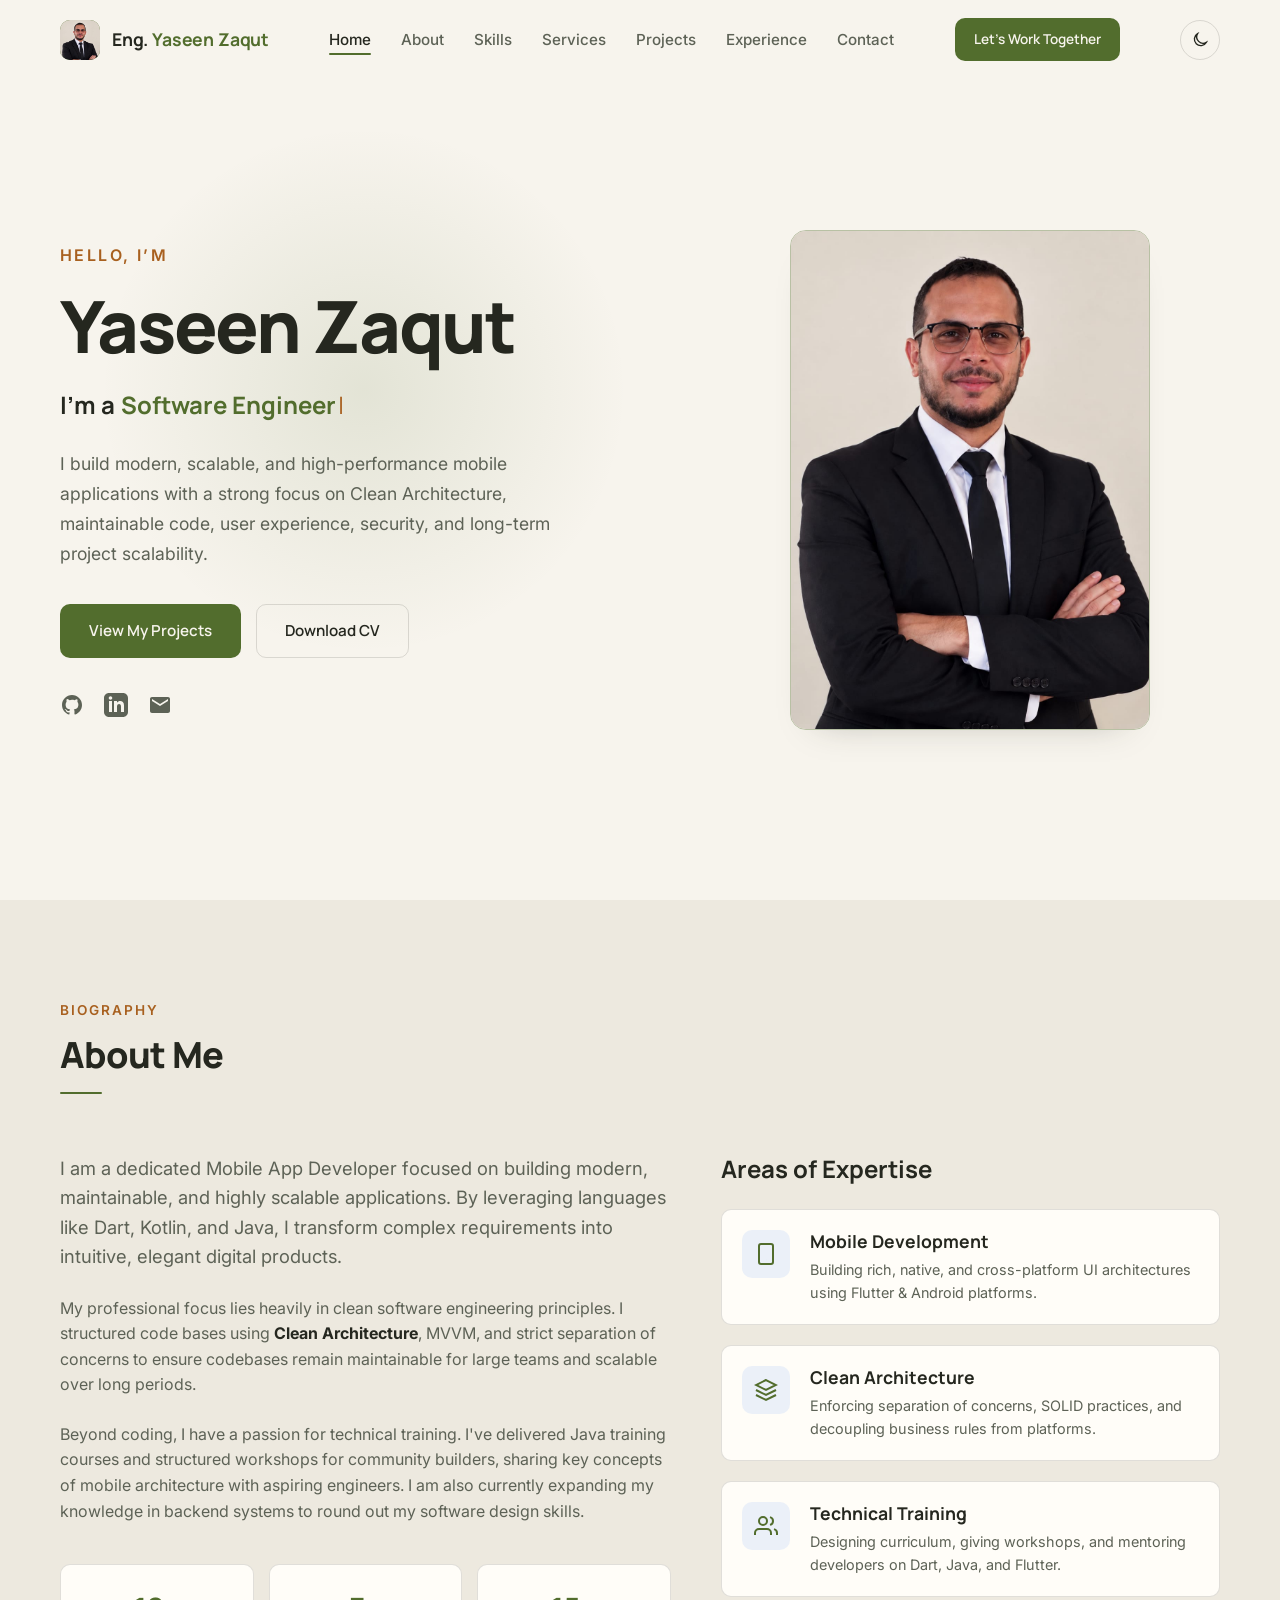
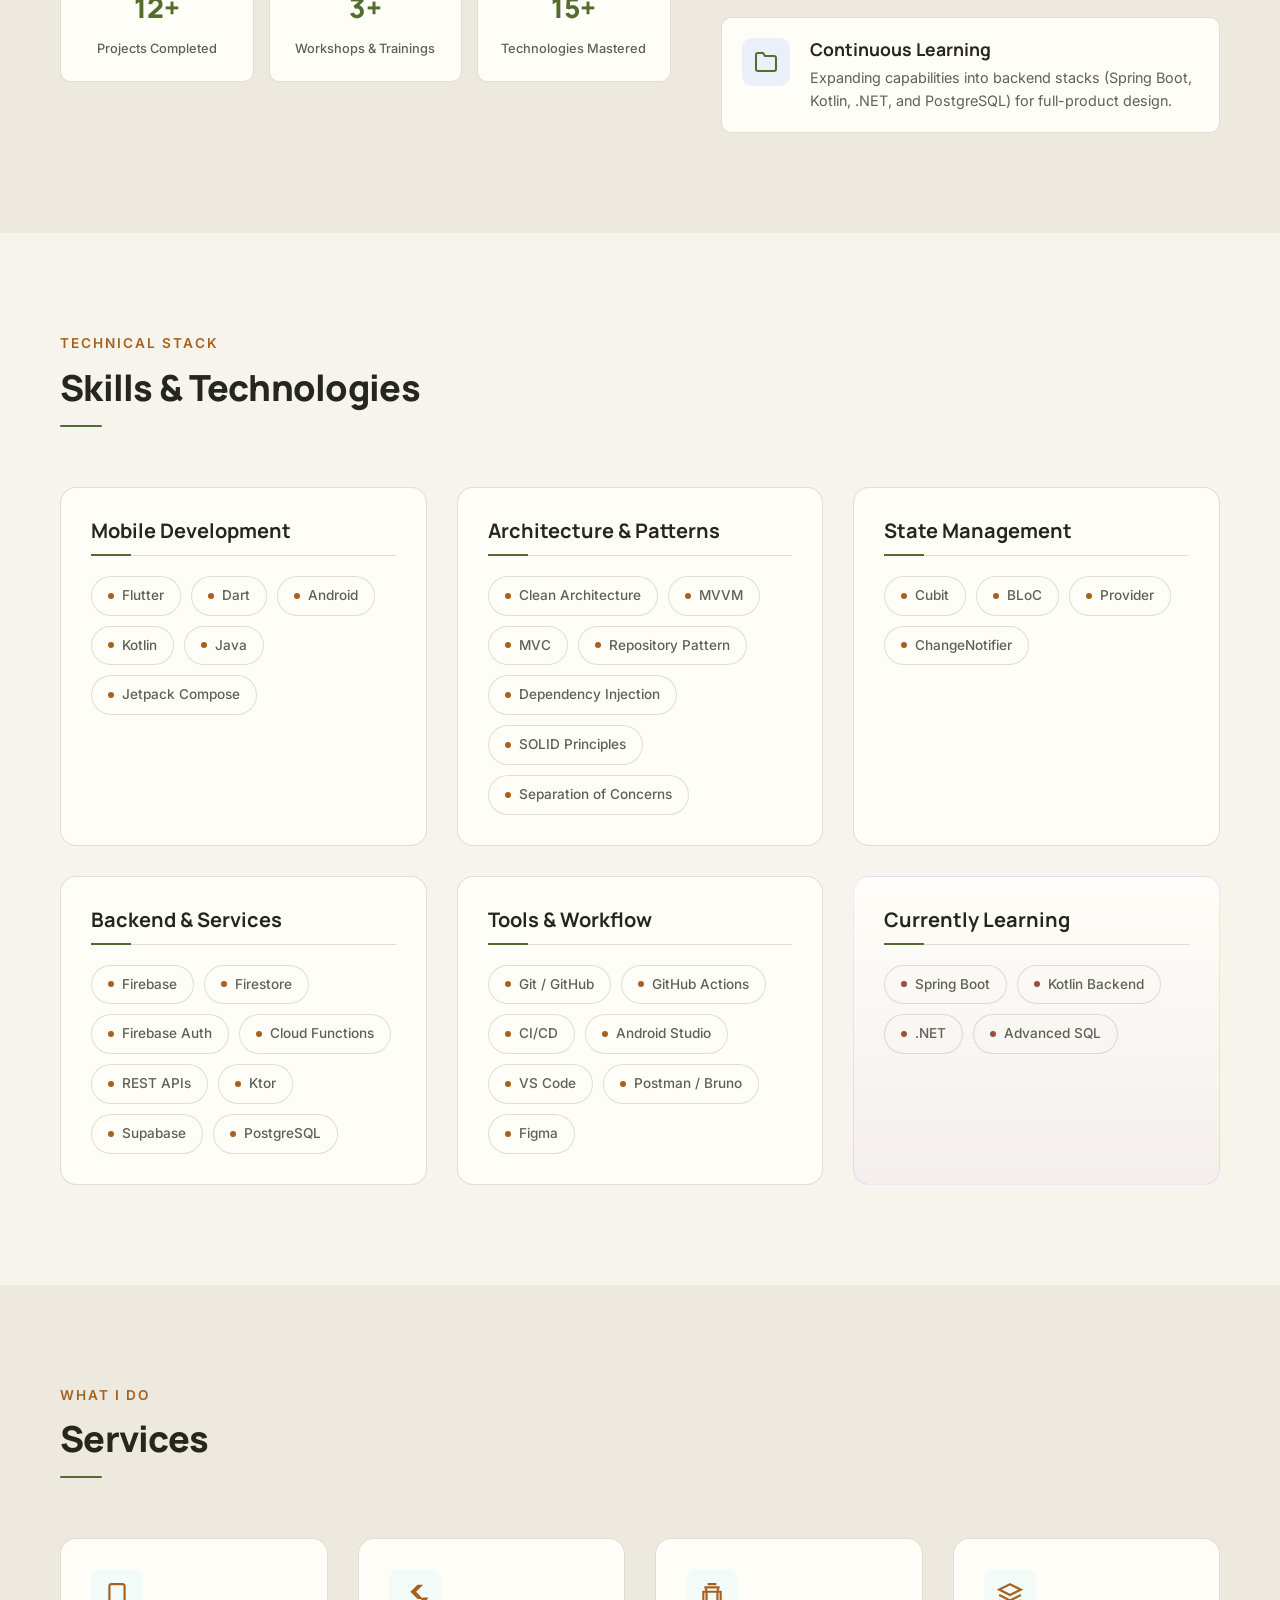
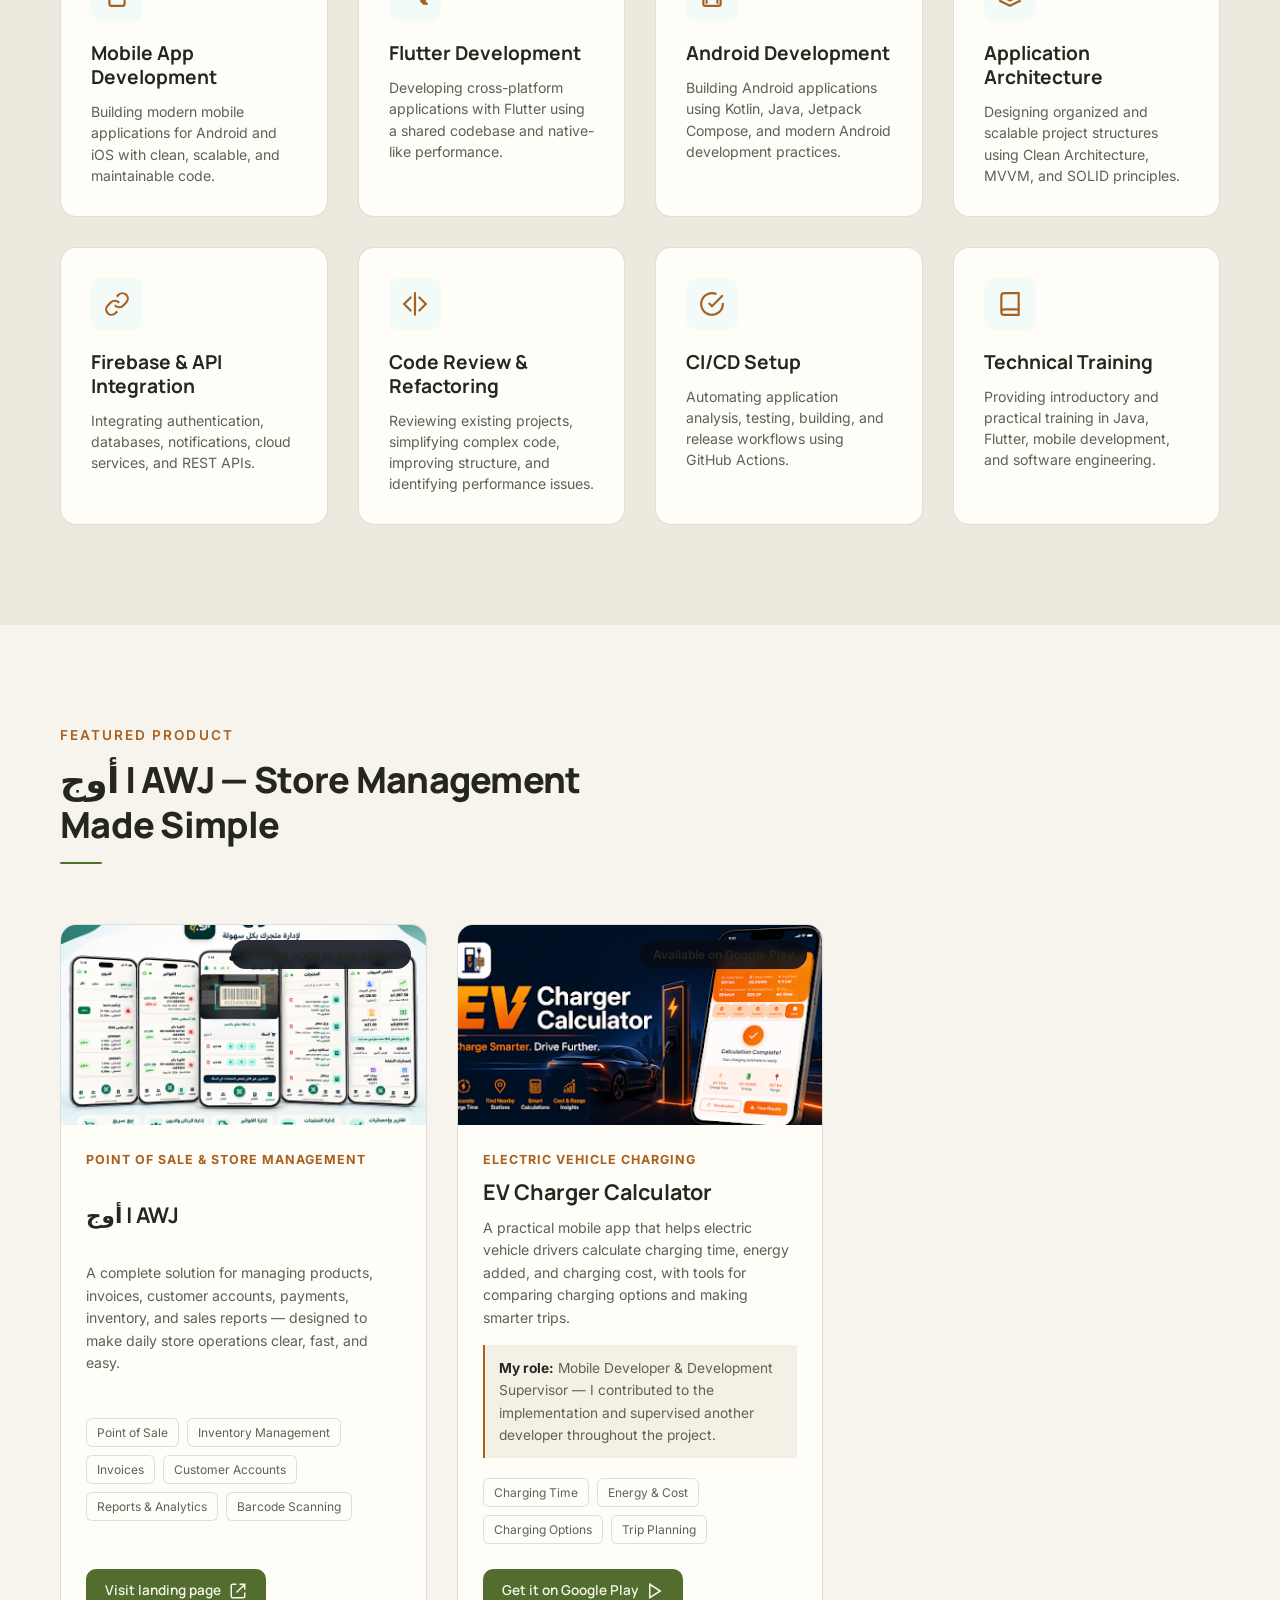
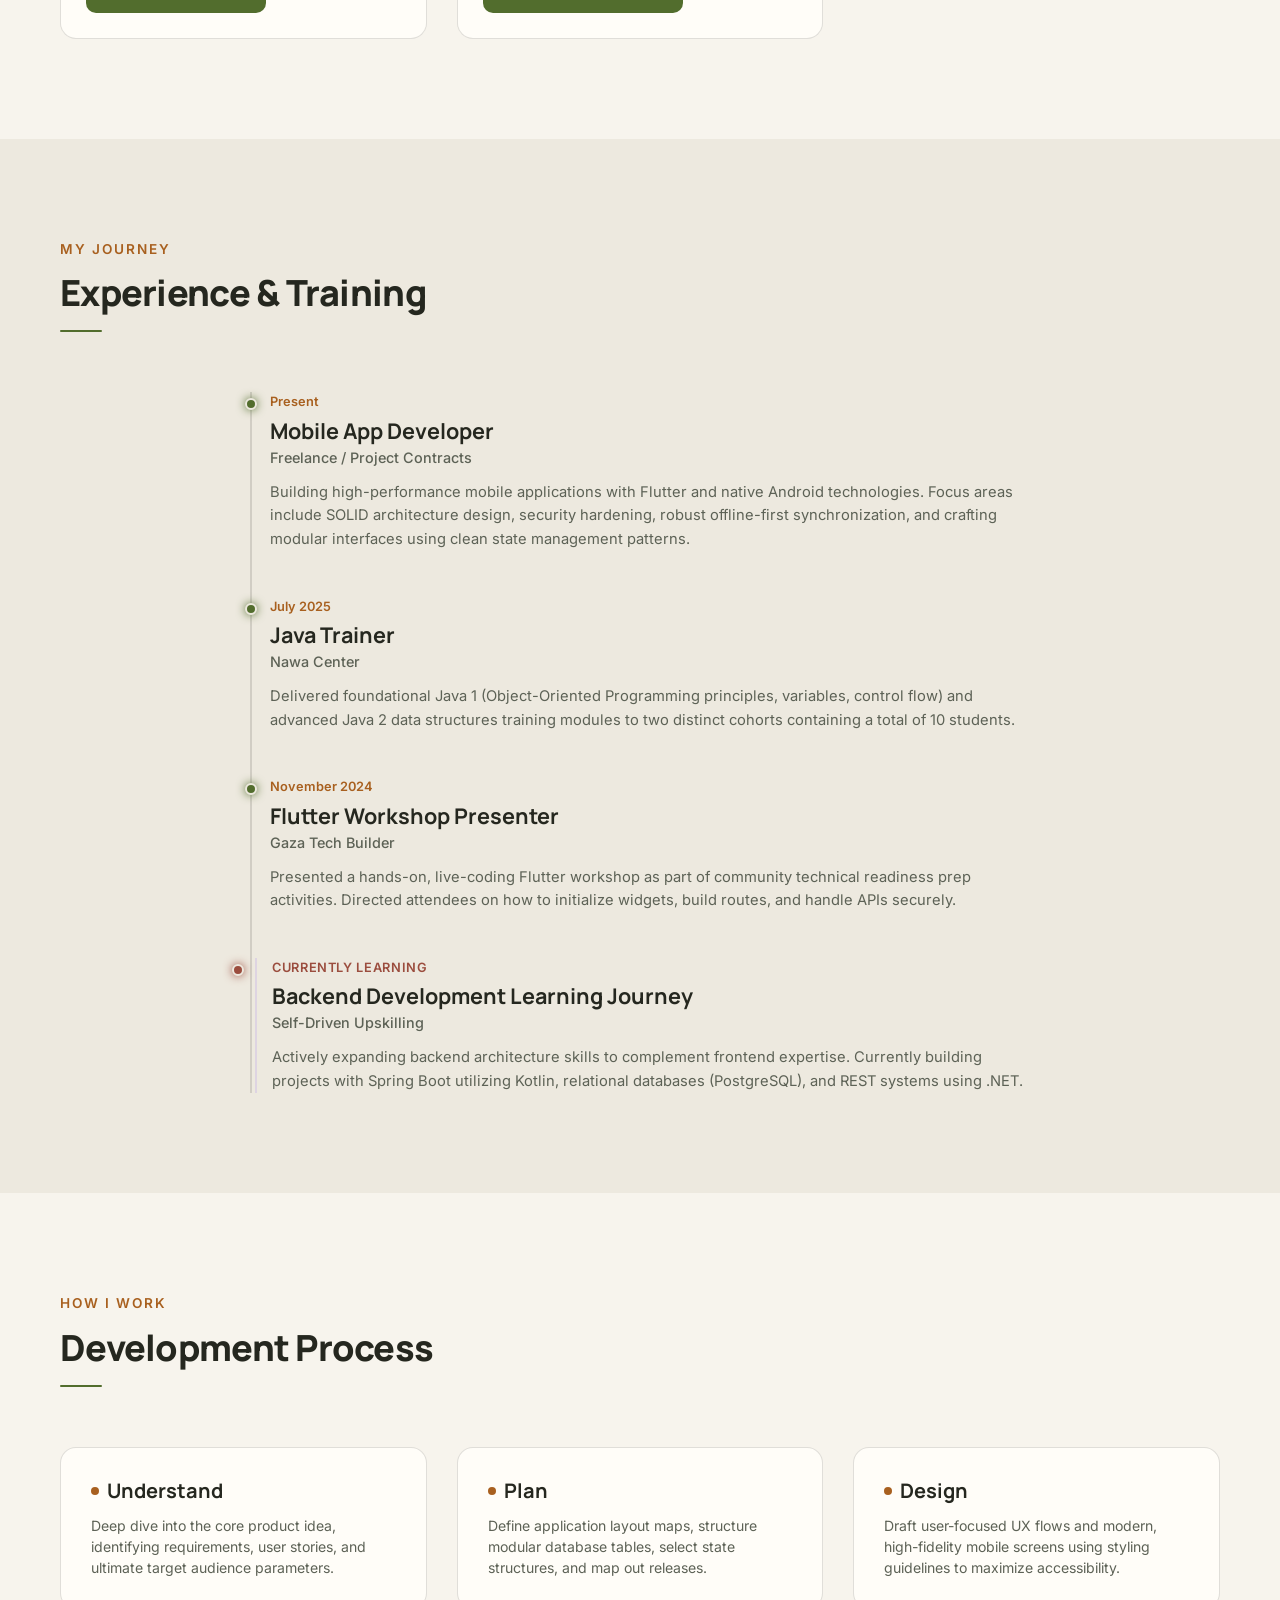
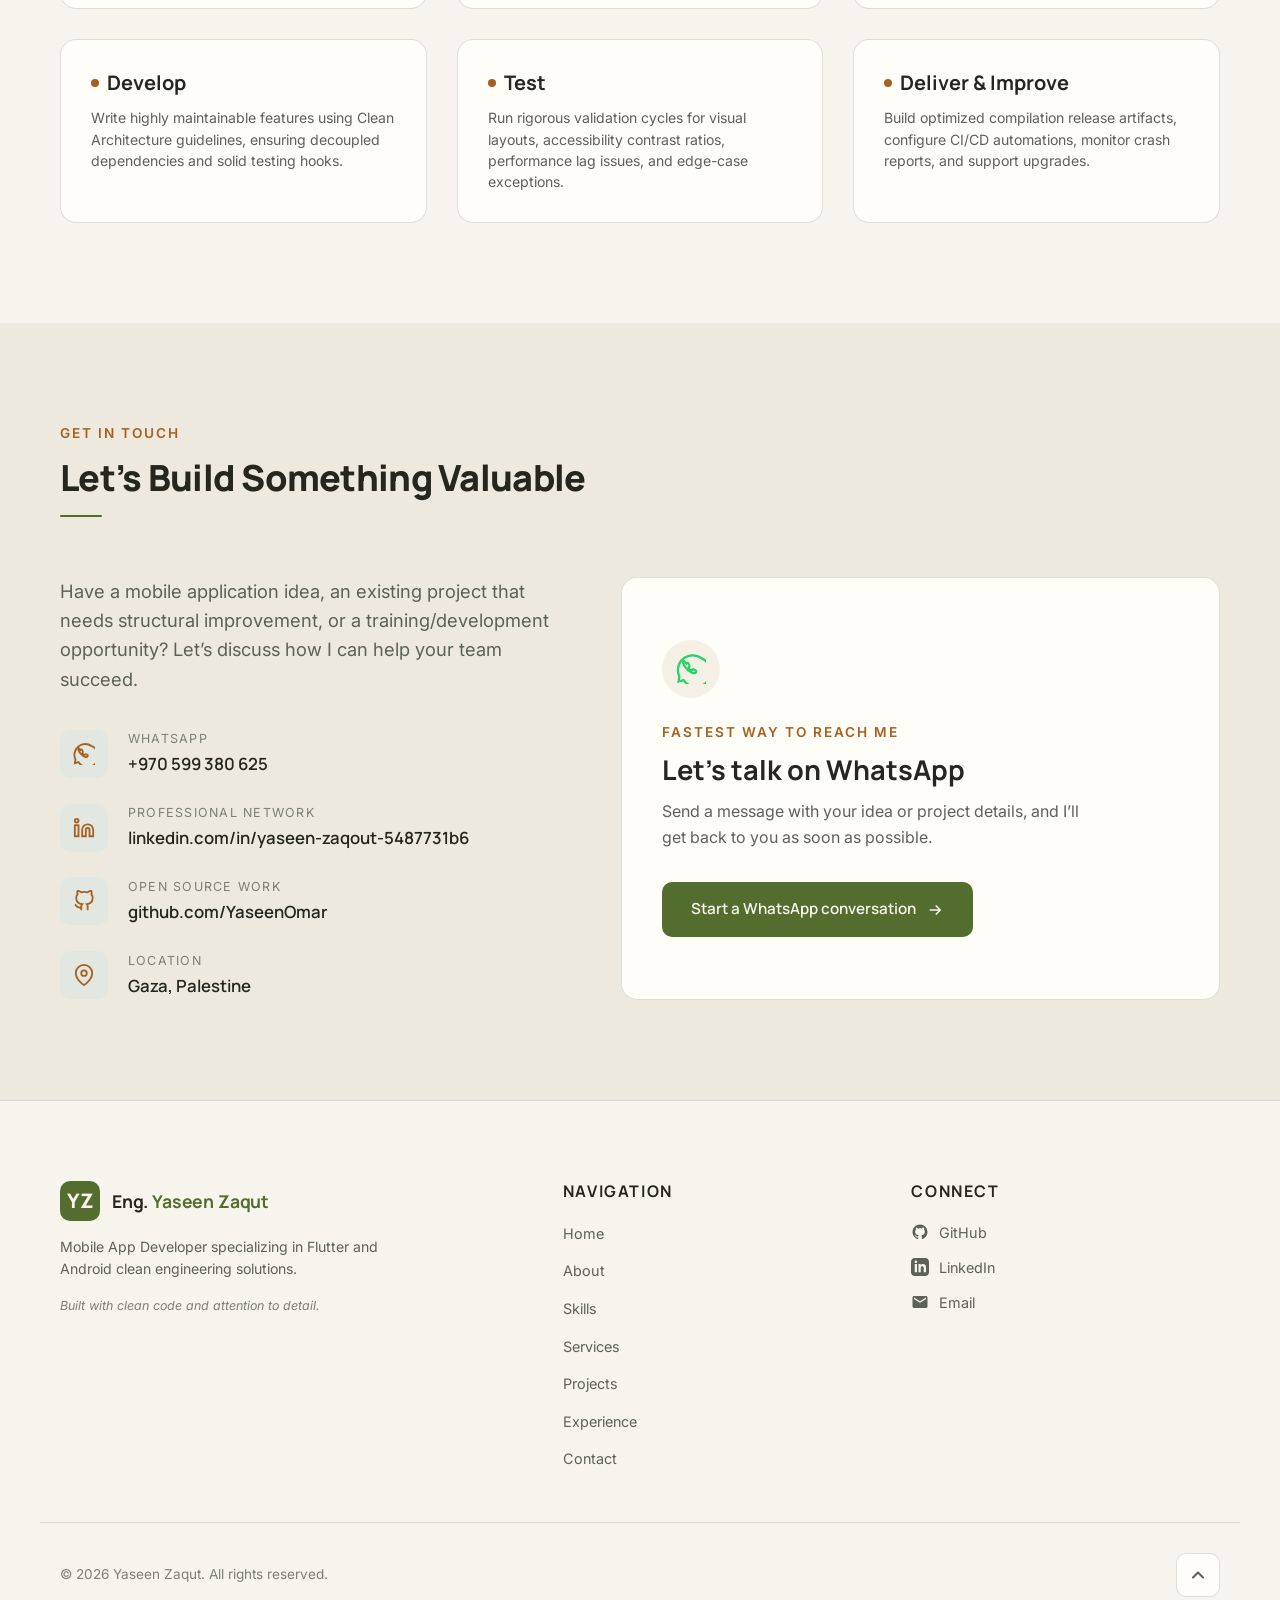
==== commit 138b0f3f: "Update Awj project title and replace contact form with WhatsApp integration" ====
--- a/index.html
+++ b/index.html
@@ -548,7 +548,7 @@
       <div class="container">
         <div class="section-header reveal-item">
           <span class="section-subtitle">Featured Product</span>
-          <h2 class="section-title">Awj — Store Management Made Simple</h2>
+          <h2 class="section-title">أوج | AWJ — Store Management Made Simple</h2>
           <div class="section-underline"></div>
         </div>
 
@@ -780,7 +780,7 @@
 
             <div class="project-card-body">
               <span class="project-kicker">Point of Sale &amp; Store Management</span>
-              <h3 class="project-card-title">أوج</h3>
+              <h3 class="project-card-title">أوج | AWJ</h3>
               <p class="project-card-desc">
                 A complete solution for managing products, invoices, customer accounts, payments, inventory, and sales reports — designed to make daily store operations clear, fast, and easy.
               </p>
@@ -990,15 +990,14 @@
             </p>
 
             <div class="info-list">
-              <!-- Email Link -->
+              <!-- WhatsApp Link -->
               <div class="info-item">
                 <div class="info-icon-wrapper">
-                  <svg class="info-icon" fill="none" stroke="currentColor" stroke-width="2" viewBox="0 0 24 24"><path d="M4 4h16c1.1 0 2 .9 2 2v12c0 1.1-.9 2-2 2H4c-1.1 0-2-.9-2-2V6c0-1.1.9-2 2-2z"/><polyline points="22,6 12,13 2,6"/></svg>
+                  <svg class="info-icon" fill="none" stroke="currentColor" stroke-width="2" viewBox="0 0 24 24"><path d="M20.5 3.5A11.8 11.8 0 0 0 2.7 18L2 22l4.1-1.1A11.8 11.8 0 1 0 20.5 3.5Z"/><path d="M8.1 7.6c.2-.5.4-.5.7-.5h.6c.2 0 .4.1.5.4l.8 1.9c.1.3.1.5 0 .7l-.5.6c-.1.2-.1.3 0 .5.4.8 1 1.5 1.8 2 .2.1.3.1.5 0l.7-.8c.2-.2.4-.3.7-.2l1.8.8c.3.1.4.3.4.5v.7c0 .3-.2.6-.5.8-.6.4-1.5.5-2.5.1-1.3-.5-3-1.6-4.3-2.9-1.3-1.3-2.3-3-2.8-4.3-.4-1-.3-1.9.1-2.5Z"/></svg>
                 </div>
                 <div>
-                  <span class="info-label">Email Me</span>
-                  <!-- Note to Yaseen: Replace with your final preferred email address -->
-                  <a href="mailto:yz456359@gmail.com" class="info-value">yz456359@gmail.com</a>
+                  <span class="info-label">WhatsApp</span>
+                  <a href="https://wa.me/970599380625" target="_blank" rel="noopener noreferrer" class="info-value">+970 599 380 625</a>
                 </div>
               </div>
 
@@ -1038,6 +1037,7 @@
             </div>
           </div>
 
+          <template>
           <!-- Contact Form Card -->
           <div class="contact-form-container reveal-item">
             <!-- 
@@ -1100,6 +1100,20 @@
               </div>
 
             </form>
+          </div>
+          </template>
+
+          <div class="whatsapp-contact-card reveal-item">
+            <div class="whatsapp-mark" aria-hidden="true">
+              <svg viewBox="0 0 24 24" fill="none" stroke="currentColor" stroke-width="1.8"><path d="M20.5 3.5A11.8 11.8 0 0 0 2.7 18L2 22l4.1-1.1A11.8 11.8 0 1 0 20.5 3.5Z"/><path d="M8.1 7.6c.2-.5.4-.5.7-.5h.6c.2 0 .4.1.5.4l.8 1.9c.1.3.1.5 0 .7l-.5.6c-.1.2-.1.3 0 .5.4.8 1 1.5 1.8 2 .2.1.3.1.5 0l.7-.8c.2-.2.4-.3.7-.2l1.8.8c.3.1.4.3.4.5v.7c0 .3-.2.6-.5.8-.6.4-1.5.5-2.5.1-1.3-.5-3-1.6-4.3-2.9-1.3-1.3-2.3-3-2.8-4.3-.4-1-.3-1.9.1-2.5Z"/></svg>
+            </div>
+            <span class="section-subtitle">Fastest way to reach me</span>
+            <h3>Let’s talk on WhatsApp</h3>
+            <p>Send a message with your idea or project details, and I’ll get back to you as soon as possible.</p>
+            <a href="https://wa.me/970599380625?text=Hello%20Yaseen%2C%20I%20would%20like%20to%20discuss%20a%20project." target="_blank" rel="noopener noreferrer" class="btn btn-primary whatsapp-contact-button">
+              Start a WhatsApp conversation
+              <svg class="btn-icon" viewBox="0 0 24 24" fill="none" stroke="currentColor" stroke-width="2" aria-hidden="true"><path d="M5 12h14M13 6l6 6-6 6"/></svg>
+            </a>
           </div>
         </div>
       </div>
--- a/styles.css
+++ b/styles.css
@@ -1658,6 +1658,48 @@
   padding: 30px;
 }
 
+.whatsapp-contact-card {
+  min-height: 100%;
+  display: flex;
+  flex-direction: column;
+  align-items: flex-start;
+  justify-content: center;
+  padding: 40px;
+  border: 1px solid var(--border-color);
+  border-radius: var(--radius-lg);
+  background: var(--bg-card);
+}
+
+.whatsapp-mark {
+  width: 58px;
+  height: 58px;
+  display: grid;
+  place-items: center;
+  margin-bottom: 24px;
+  border-radius: 50%;
+  background: var(--bg-card-elevated);
+  color: #25d366;
+}
+
+.whatsapp-mark svg {
+  width: 30px;
+  height: 30px;
+}
+
+.whatsapp-contact-card h3 {
+  margin-bottom: 12px;
+  font-size: 1.7rem;
+}
+
+.whatsapp-contact-card p {
+  max-width: 430px;
+}
+
+.whatsapp-contact-button {
+  gap: 10px;
+  margin-top: 8px;
+}
+
 @media (min-width: 768px) {
   .contact-form-container {
     padding: 40px;
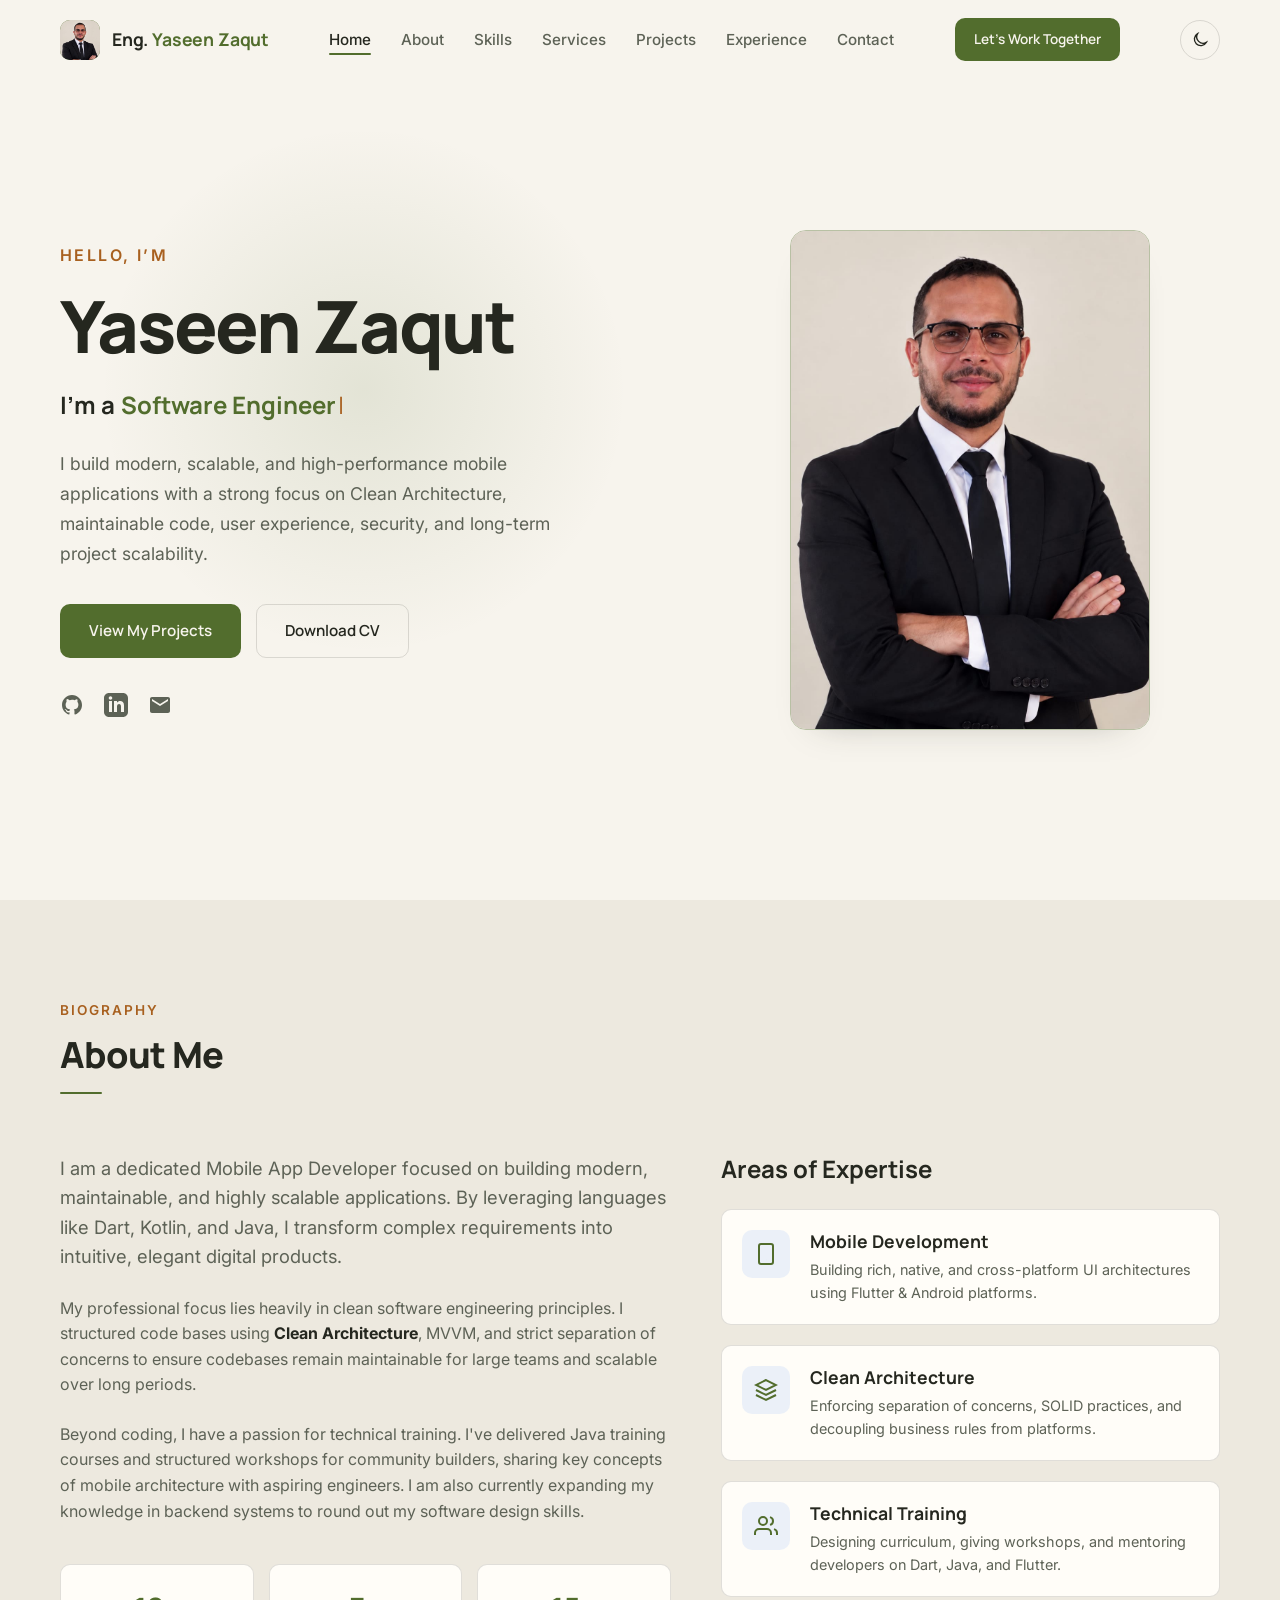
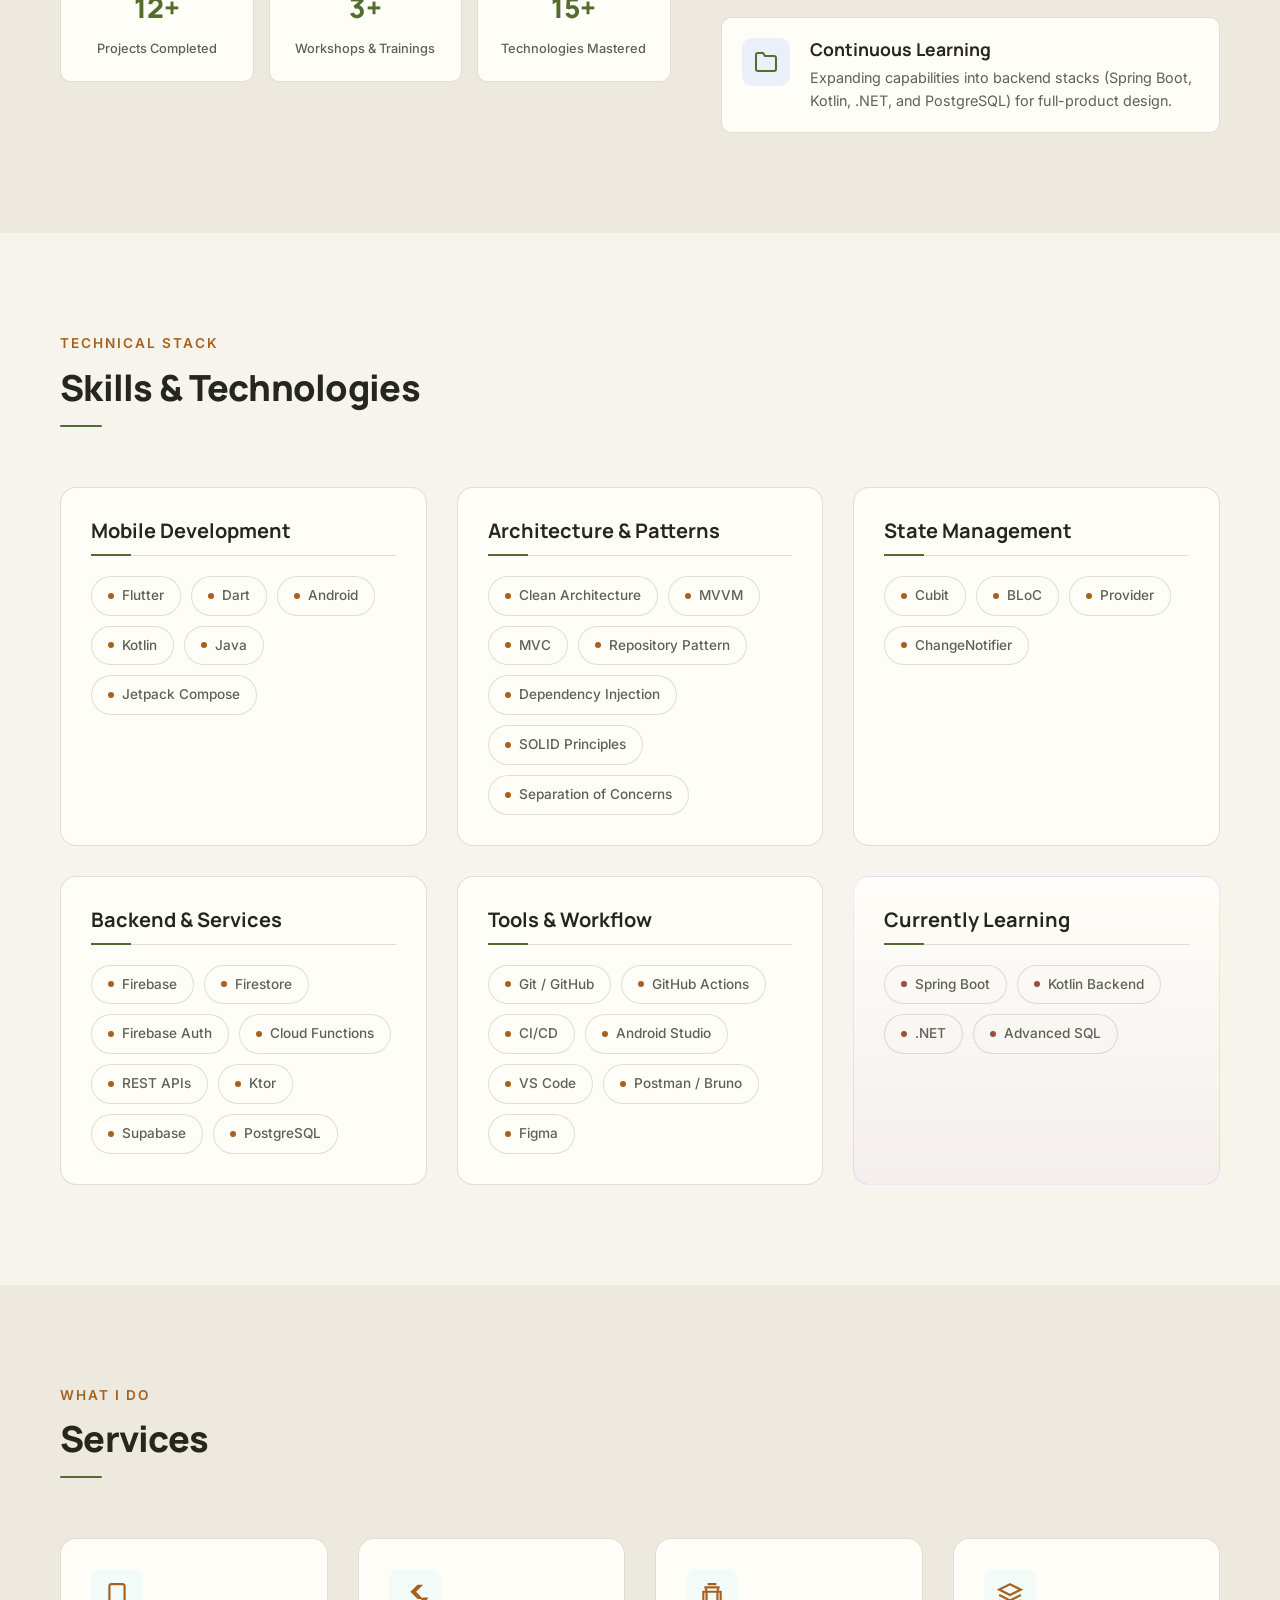
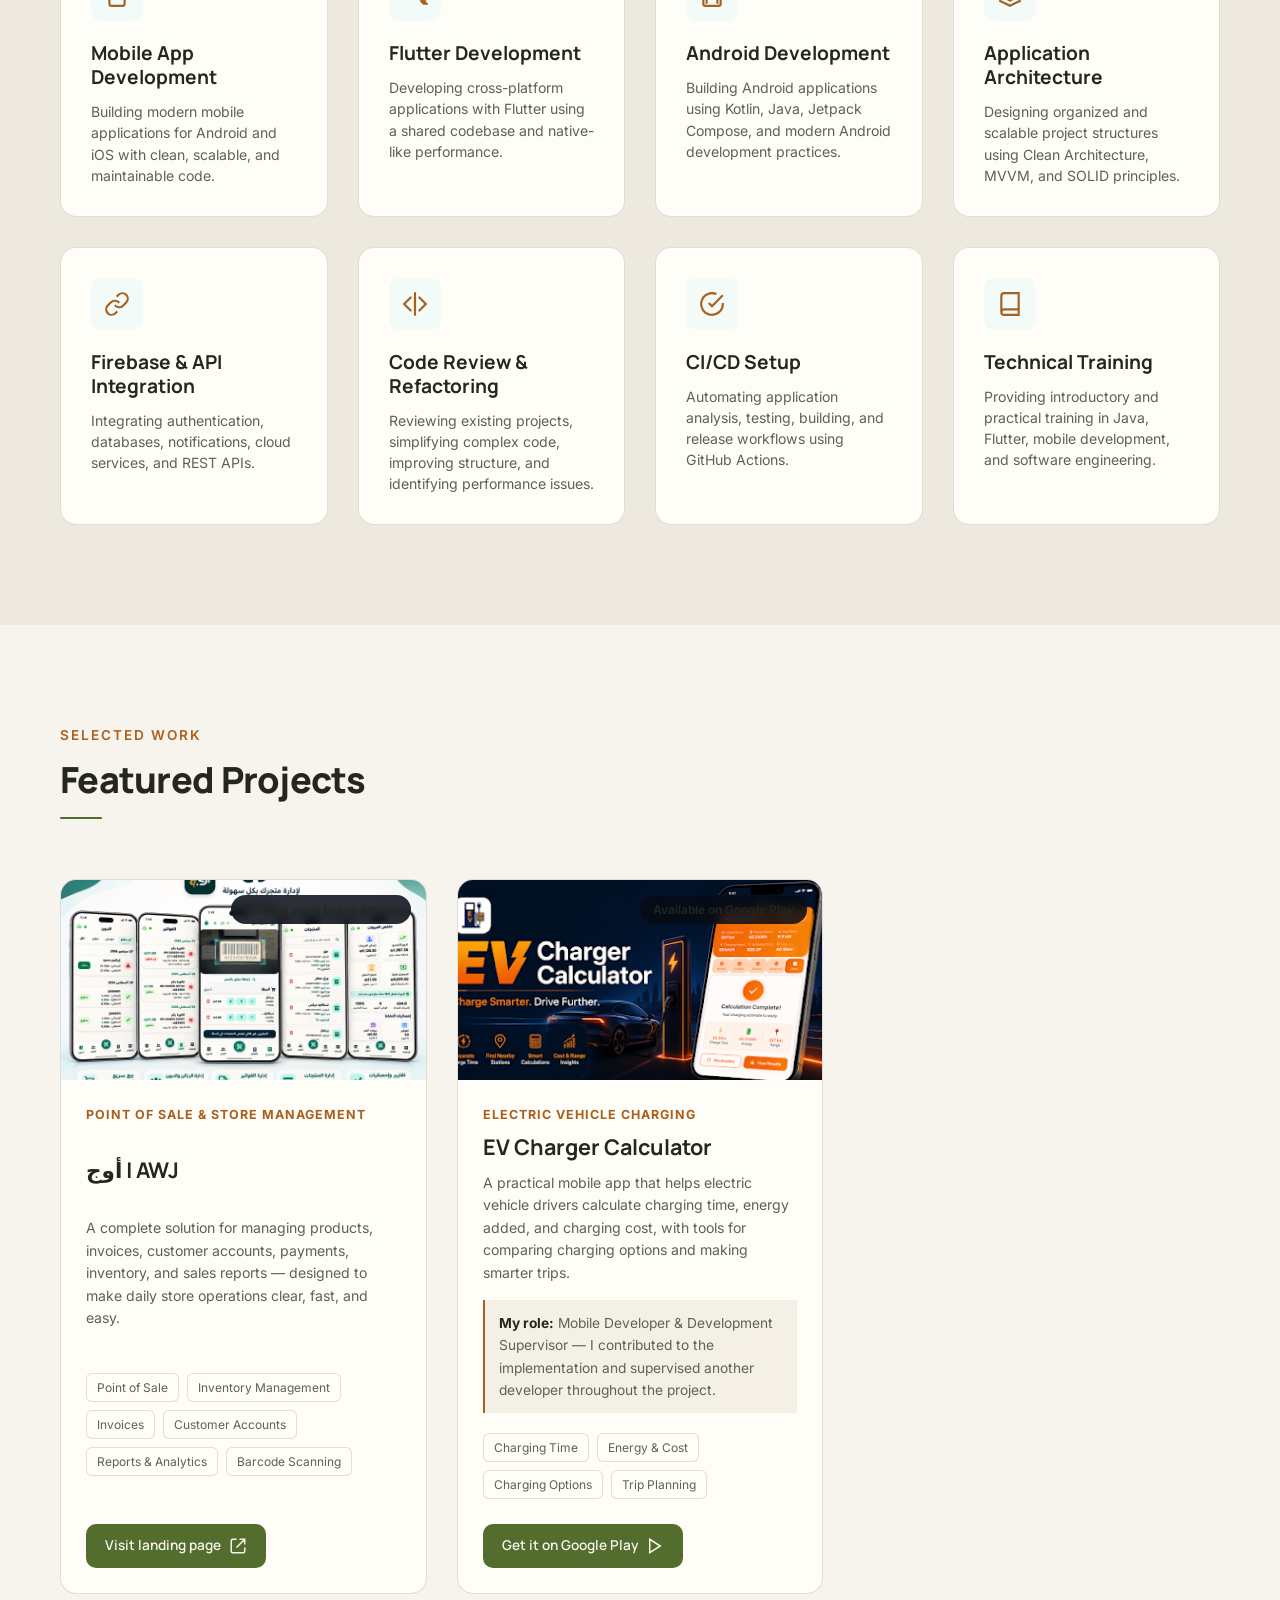
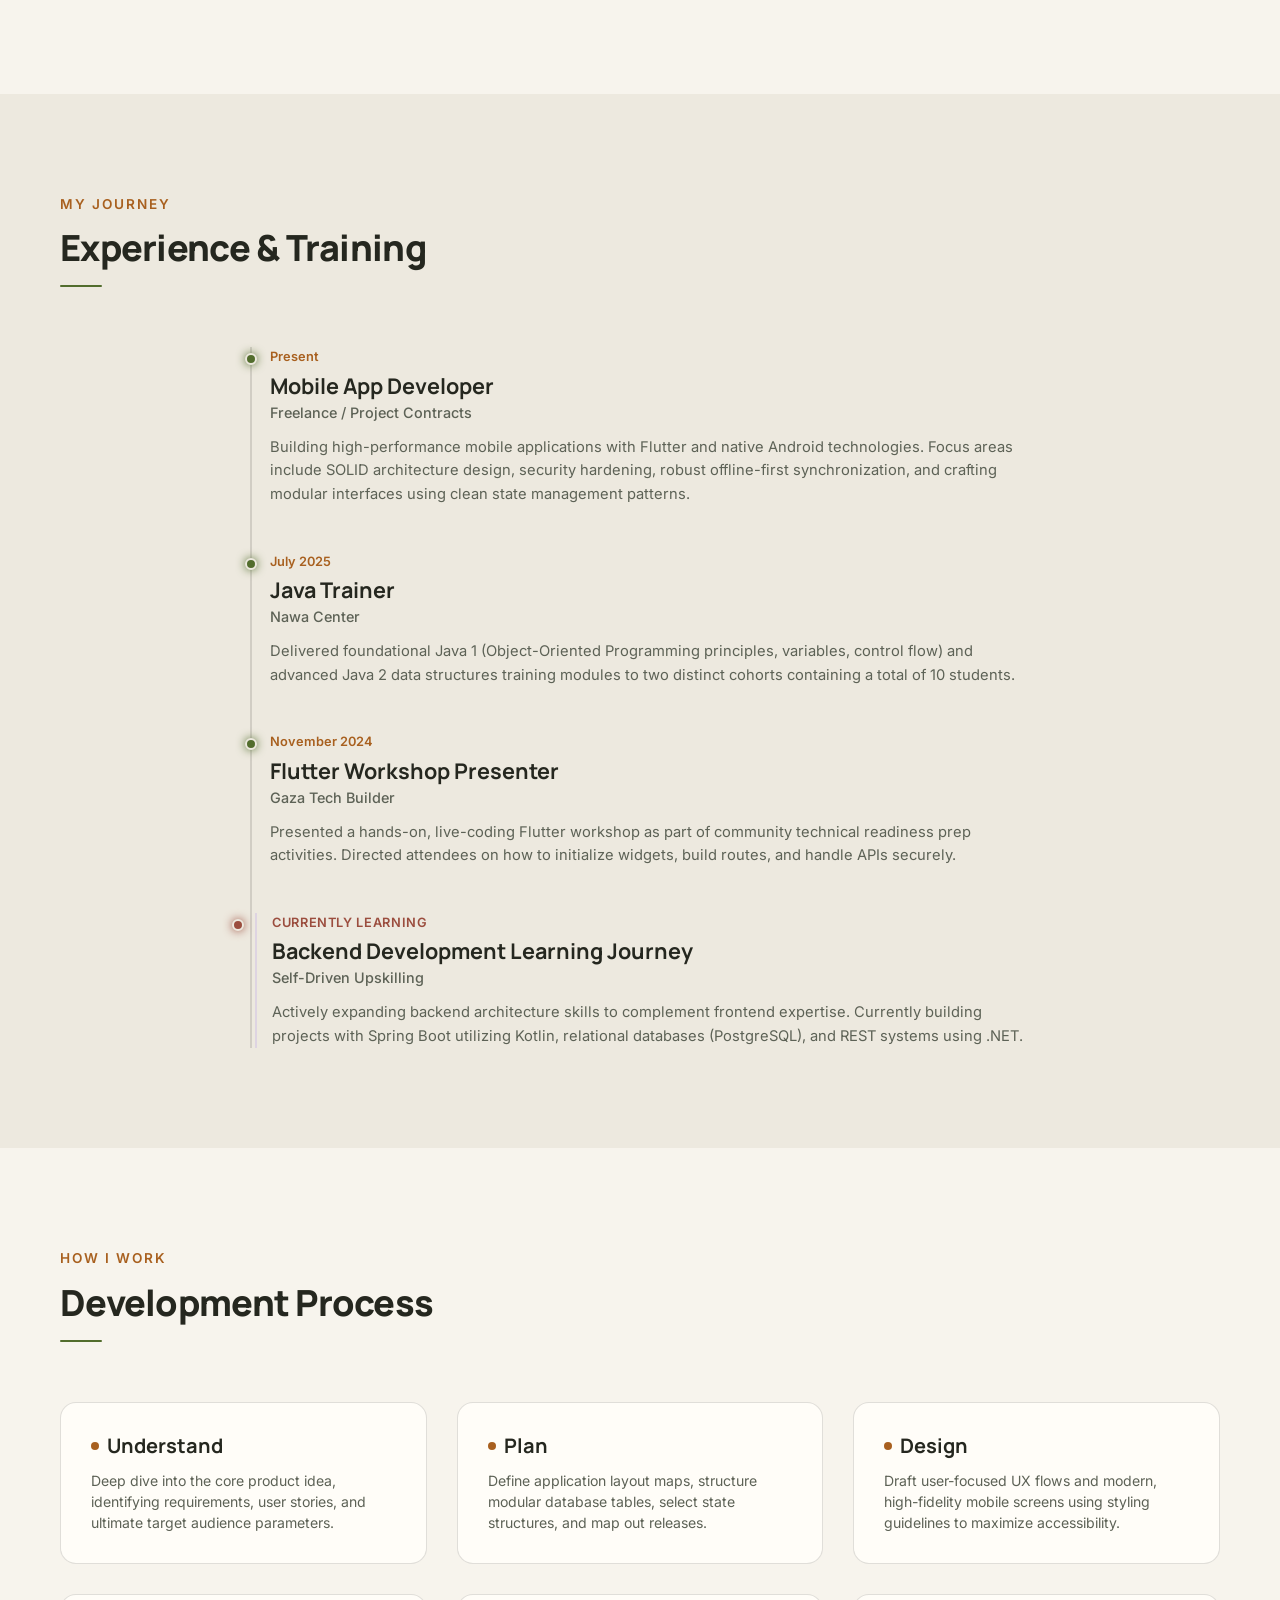
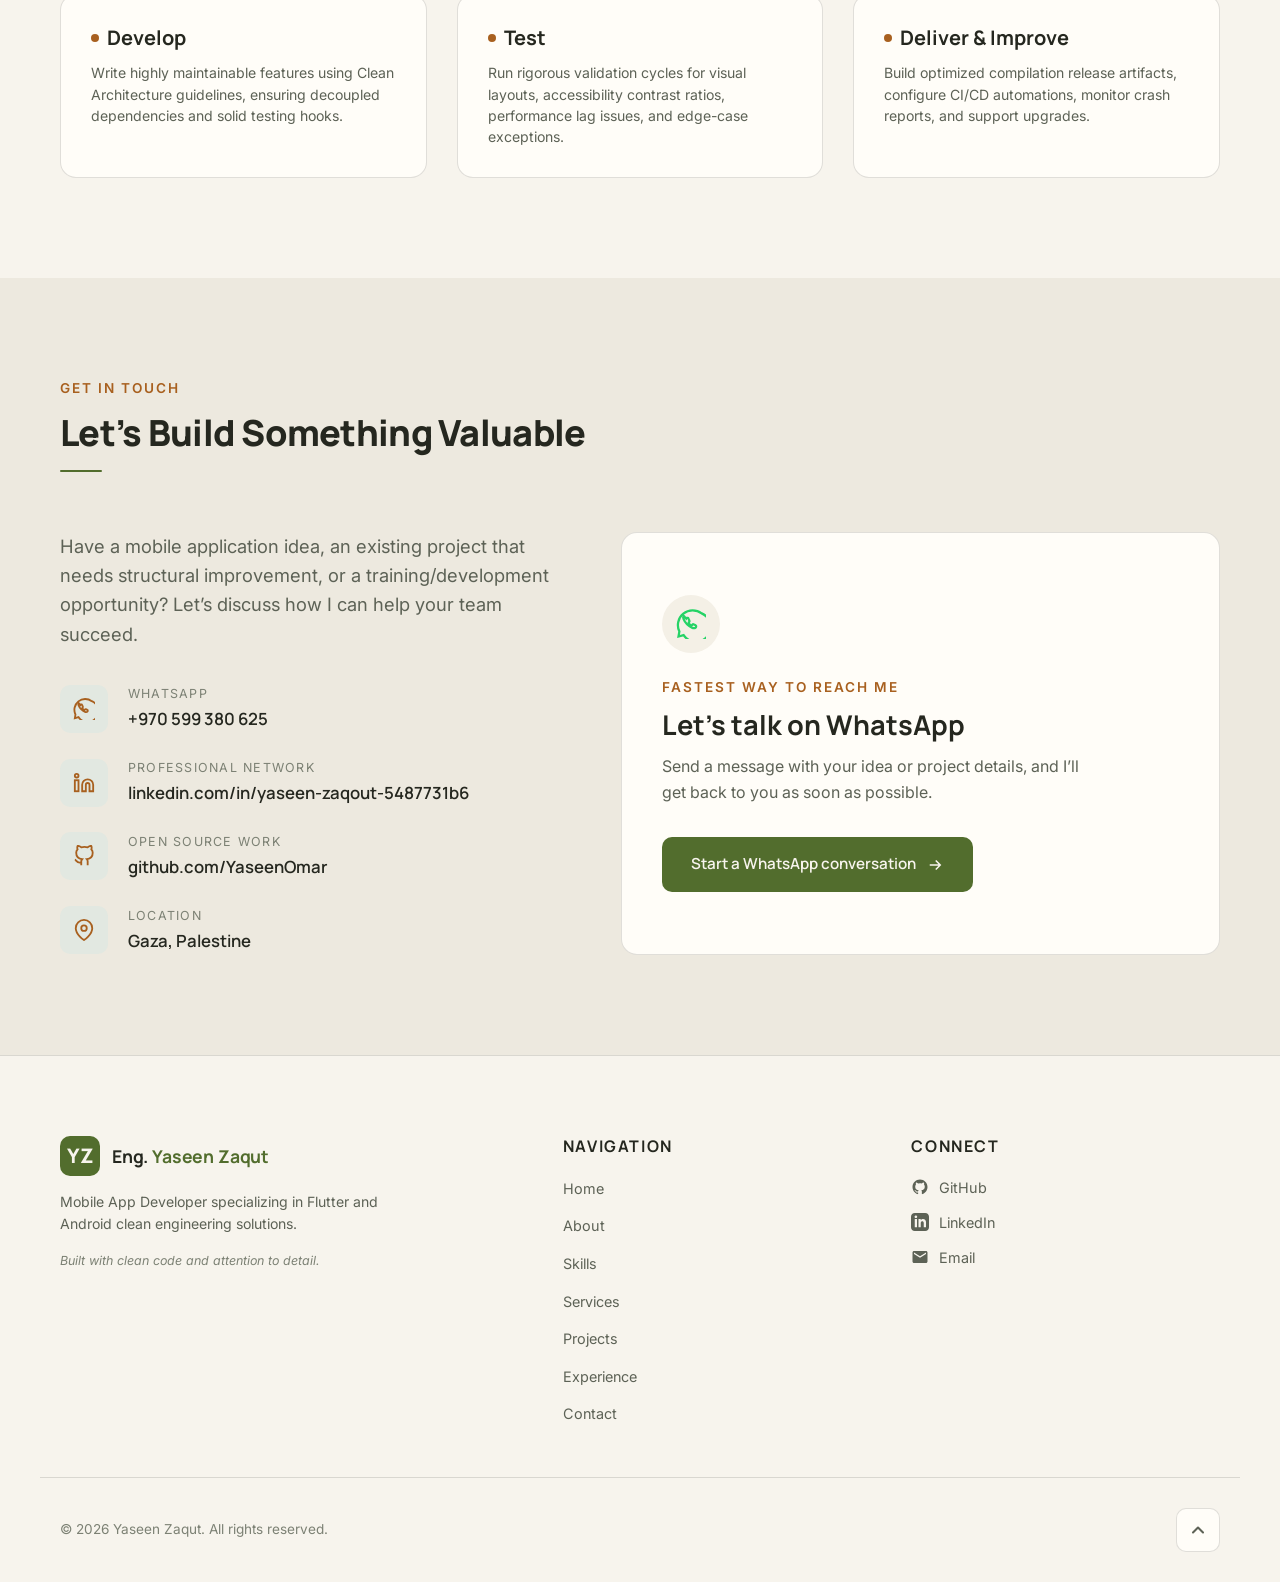
==== commit f7a3f4e2: "feat: update featured projects section and add AWJ POS image and email address" ====
--- a/index.html
+++ b/index.html
@@ -547,8 +547,8 @@
     <section id="projects" class="projects-section" aria-label="Portfolio Projects">
       <div class="container">
         <div class="section-header reveal-item">
-          <span class="section-subtitle">Featured Product</span>
-          <h2 class="section-title">أوج | AWJ — Store Management Made Simple</h2>
+          <span class="section-subtitle">Selected Work</span>
+          <h2 class="section-title">Featured Projects</h2>
           <div class="section-underline"></div>
         </div>
 
@@ -1164,7 +1164,7 @@
             </a>
           </li>
           <li>
-            <a href="mailto:yaseen.zaqut.developer@gmail.com">
+            <a href="mailto:yz456359@gmail.com">
               <svg class="footer-icon" viewBox="0 0 24 24" fill="currentColor"><path d="M20 4H4c-1.1 0-1.99.9-1.99 2L2 18c0 1.1.9 2 2 2h16c1.1 0 2-.9 2-2V6c0-1.1-.9-2-2-2zm0 4l-8 5-8-5V6l8 5 8-5v2z"/></svg>
               Email
             </a>
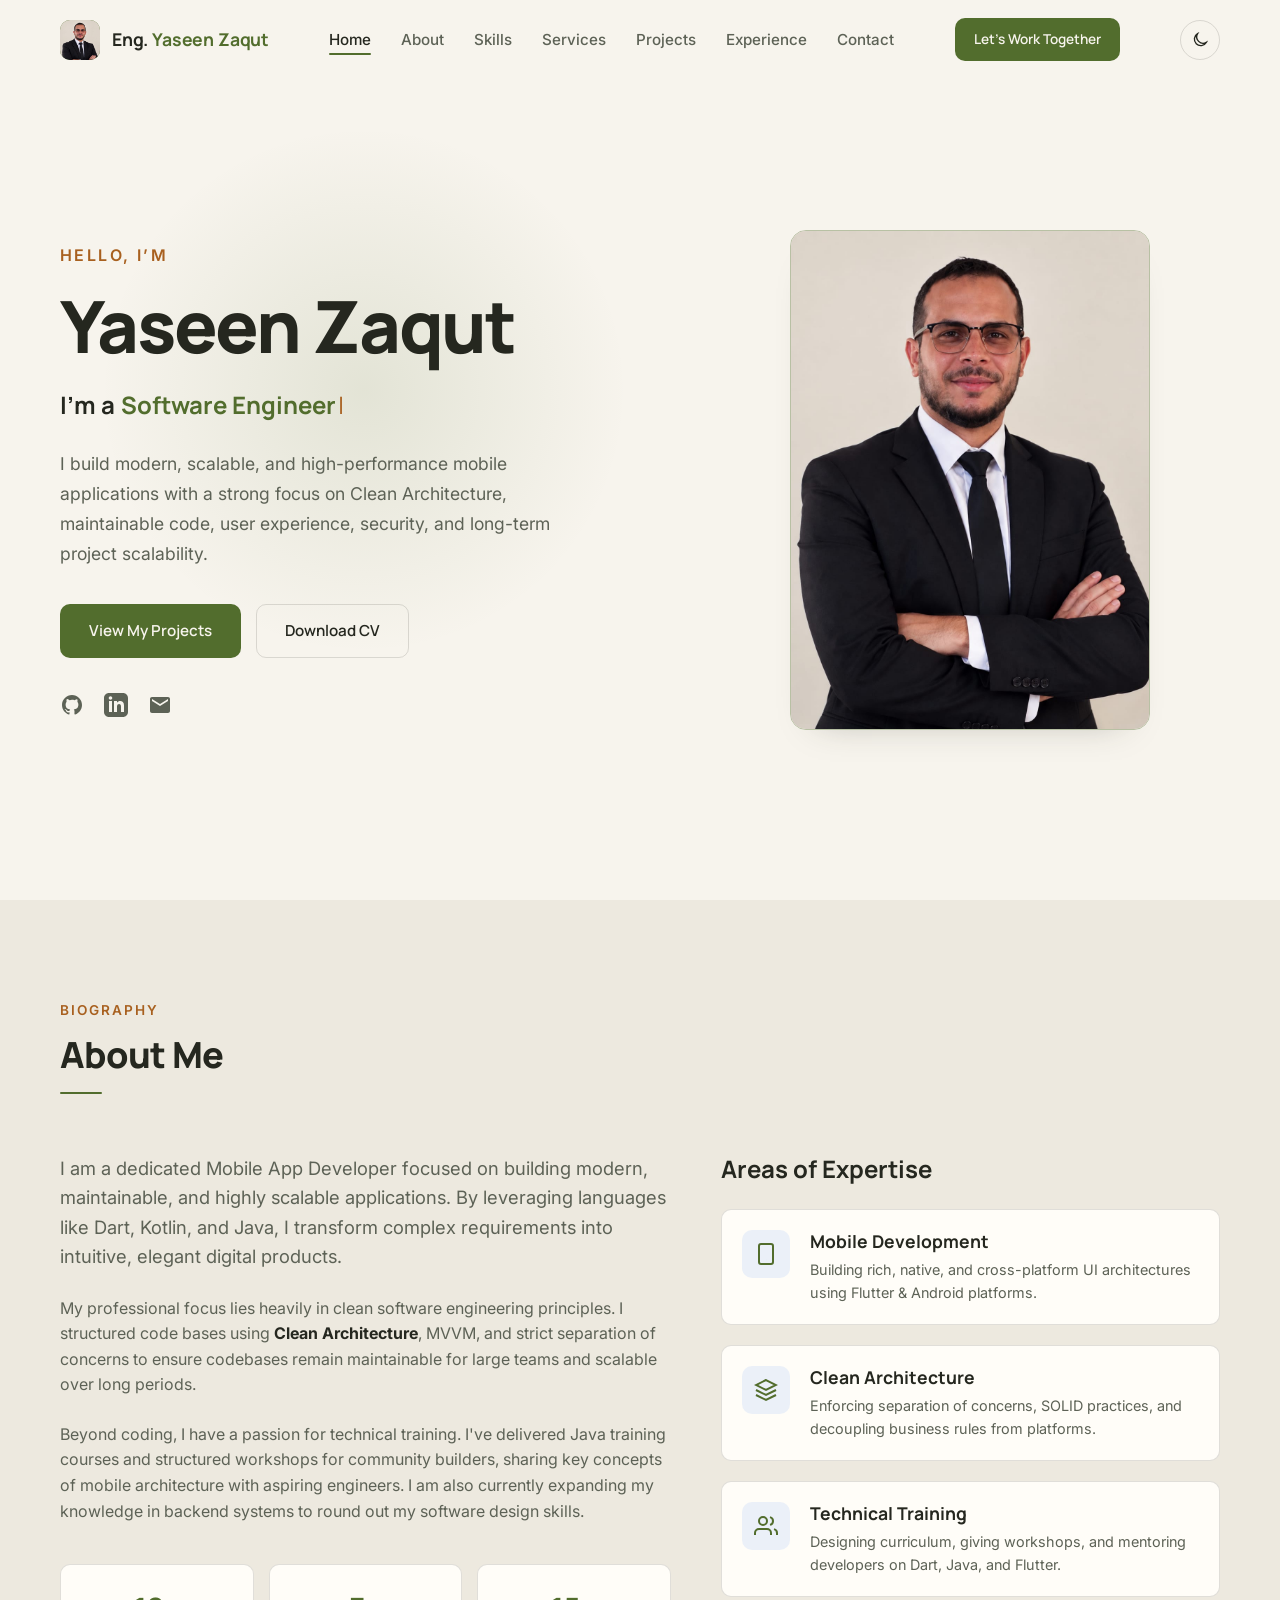
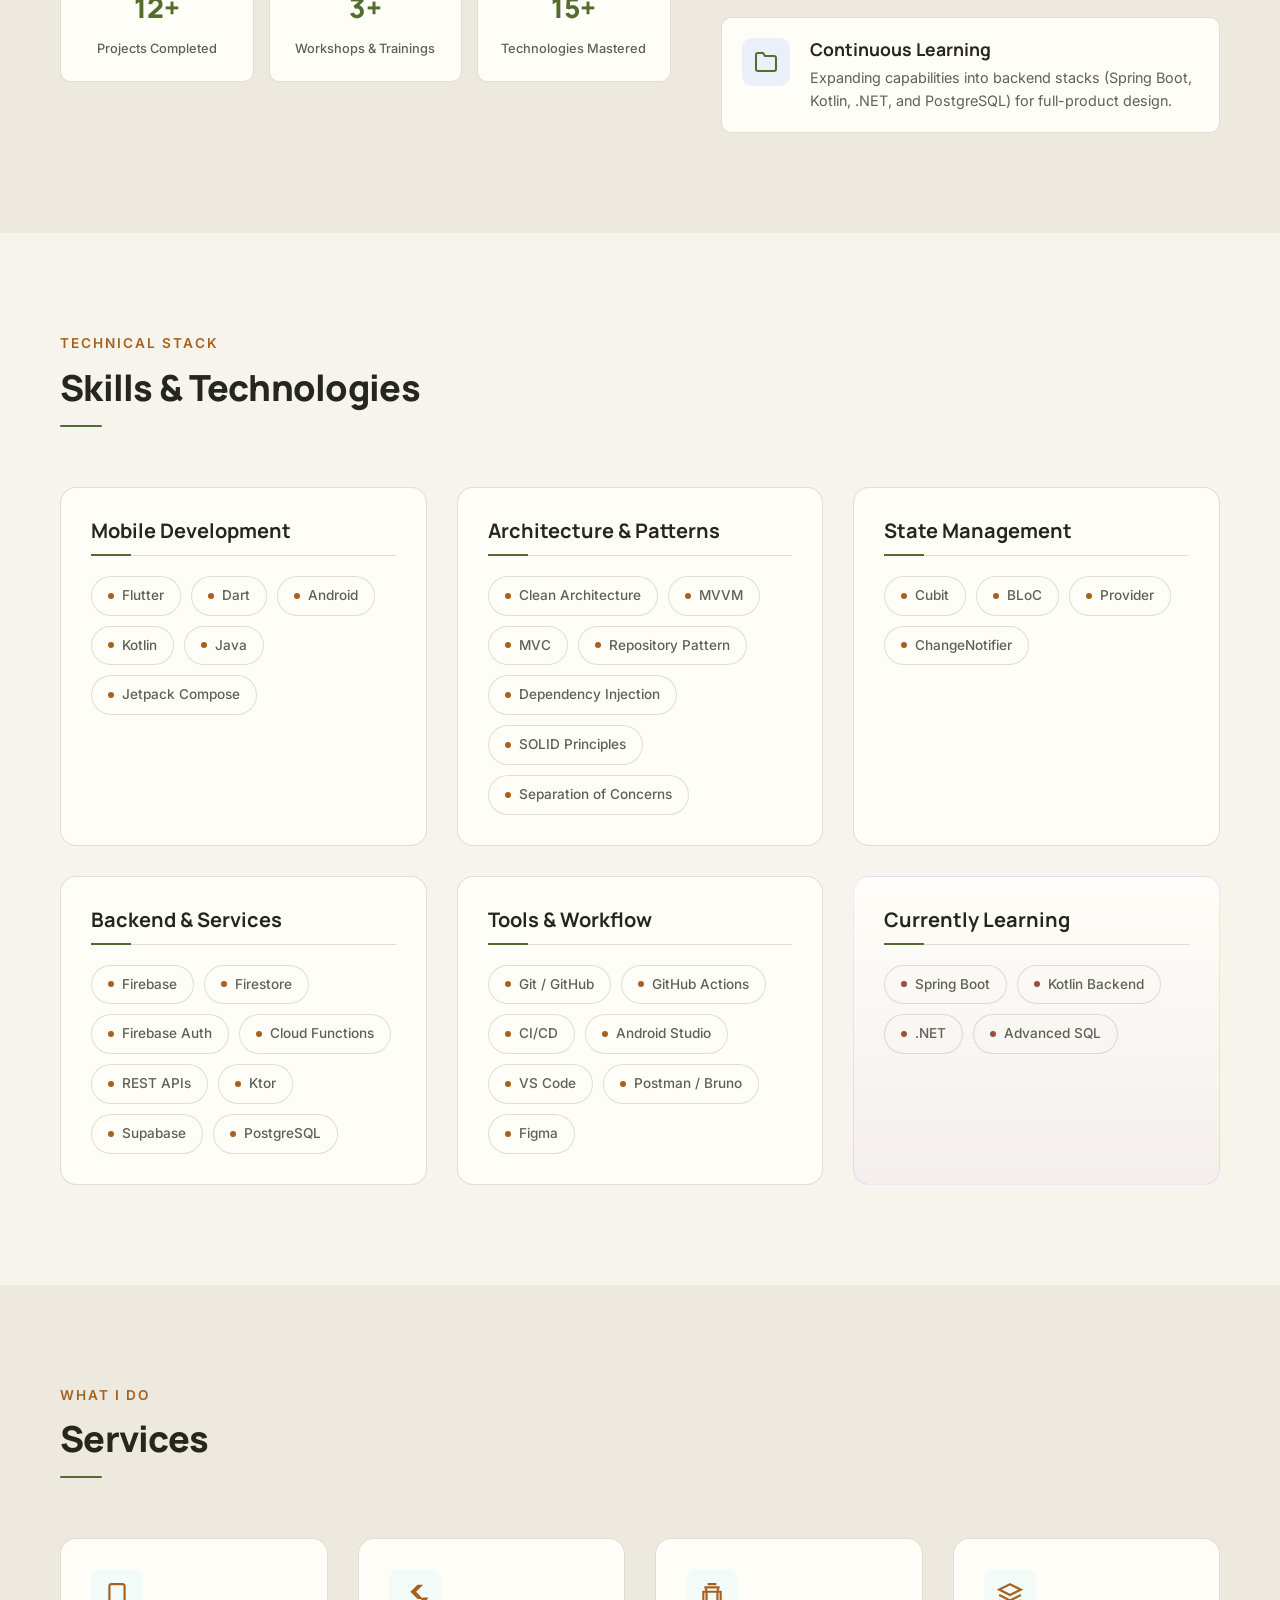
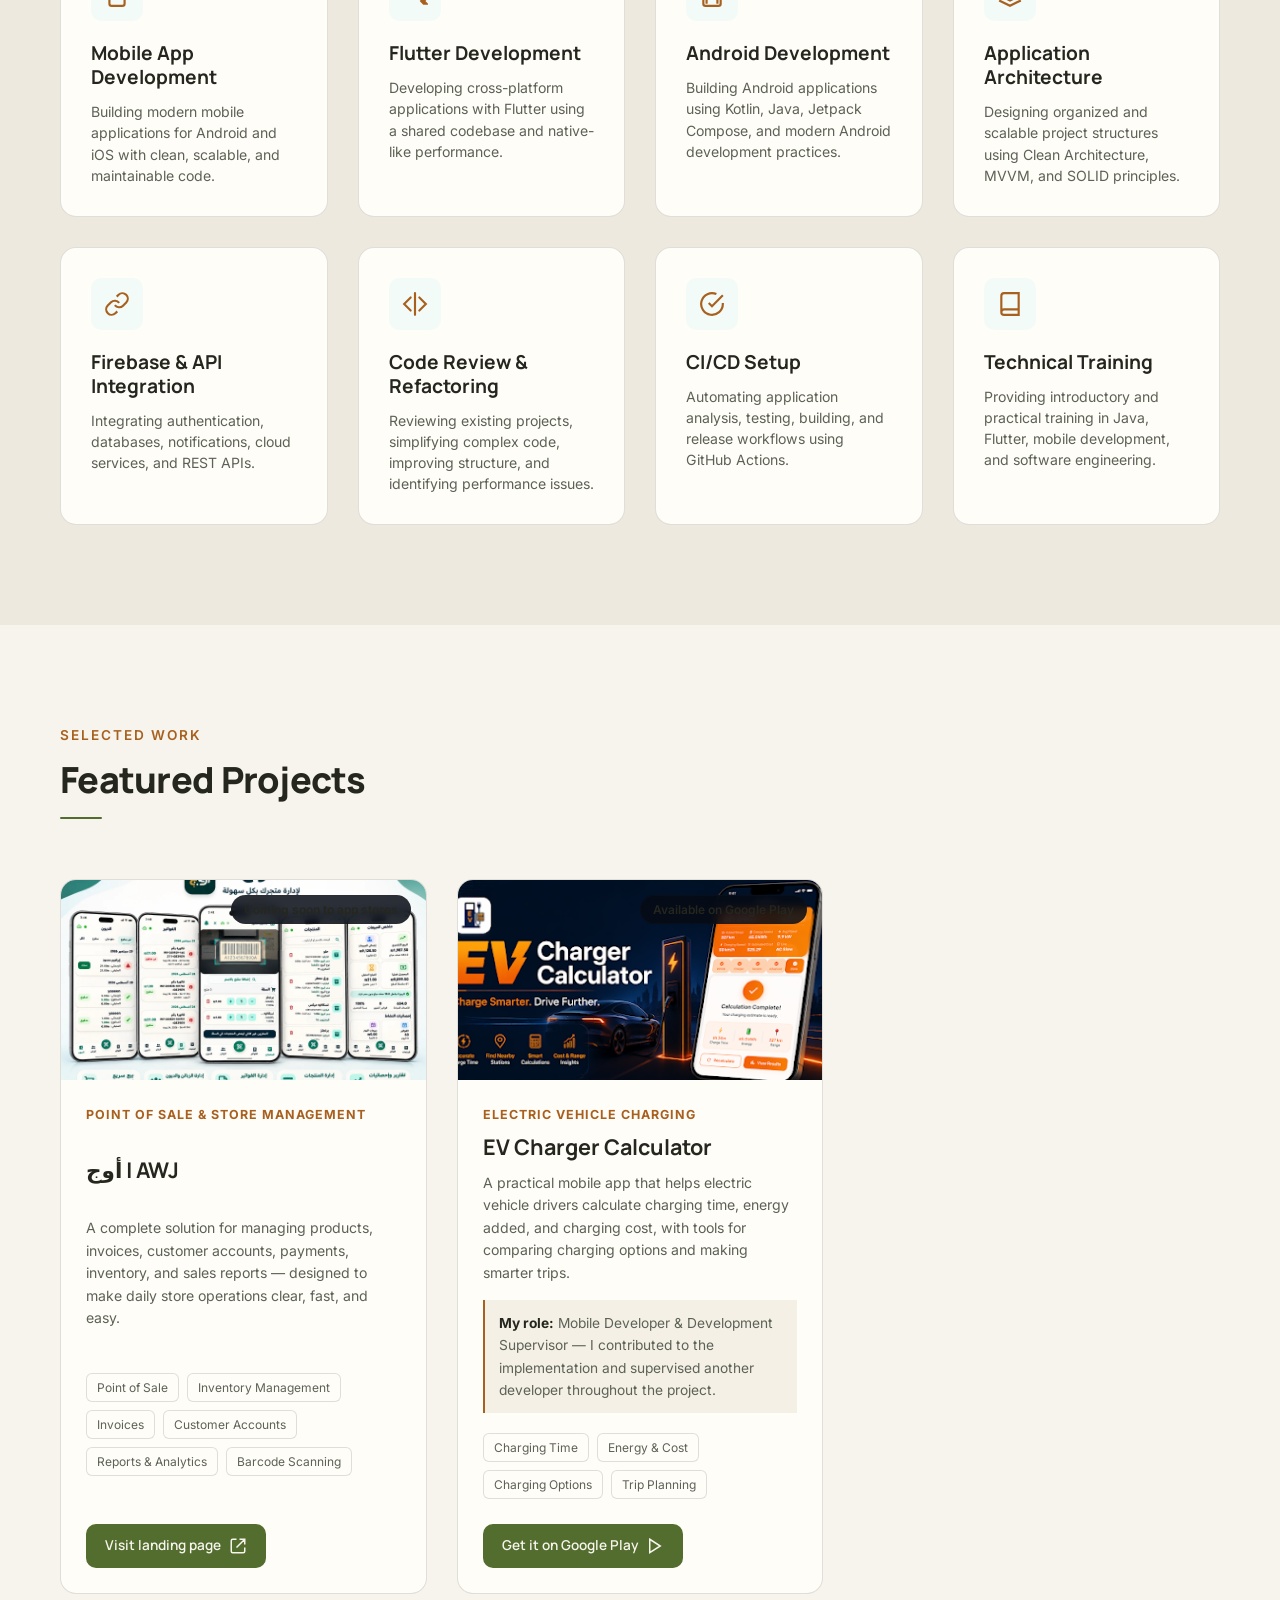
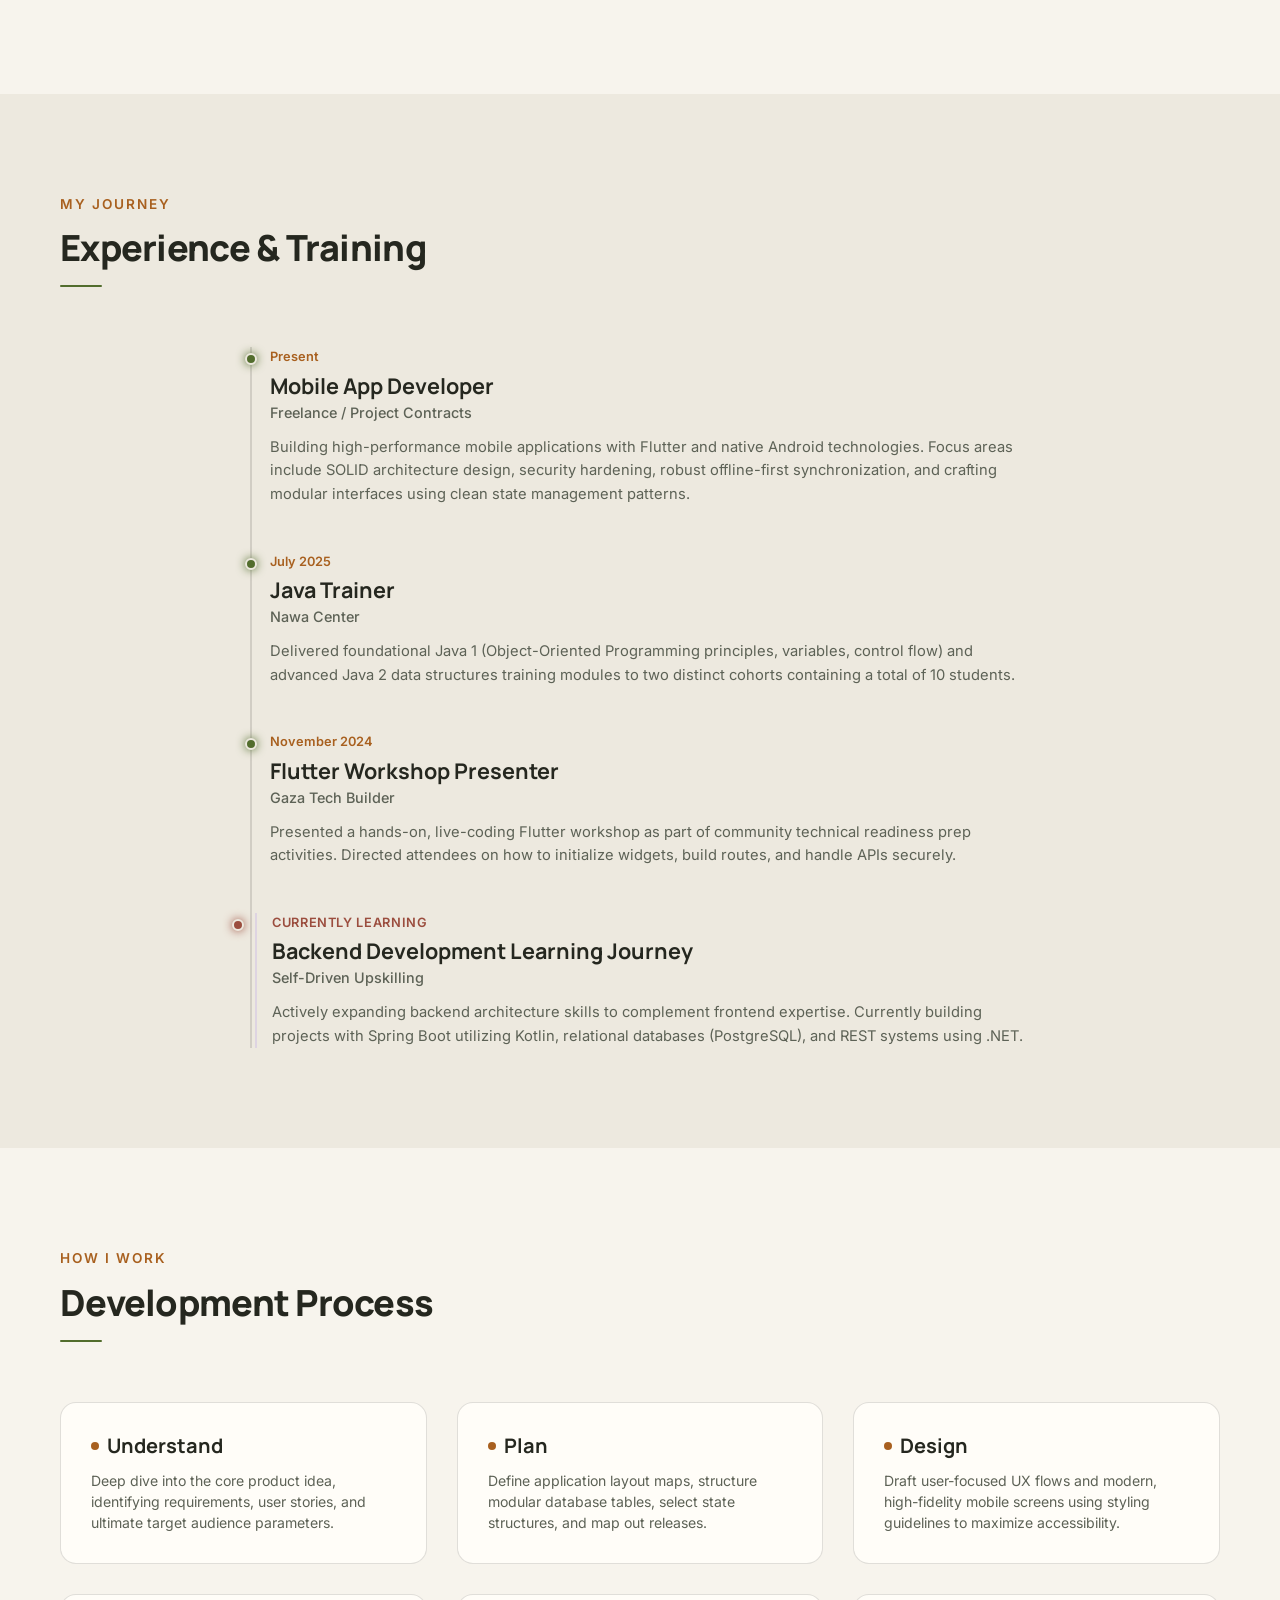
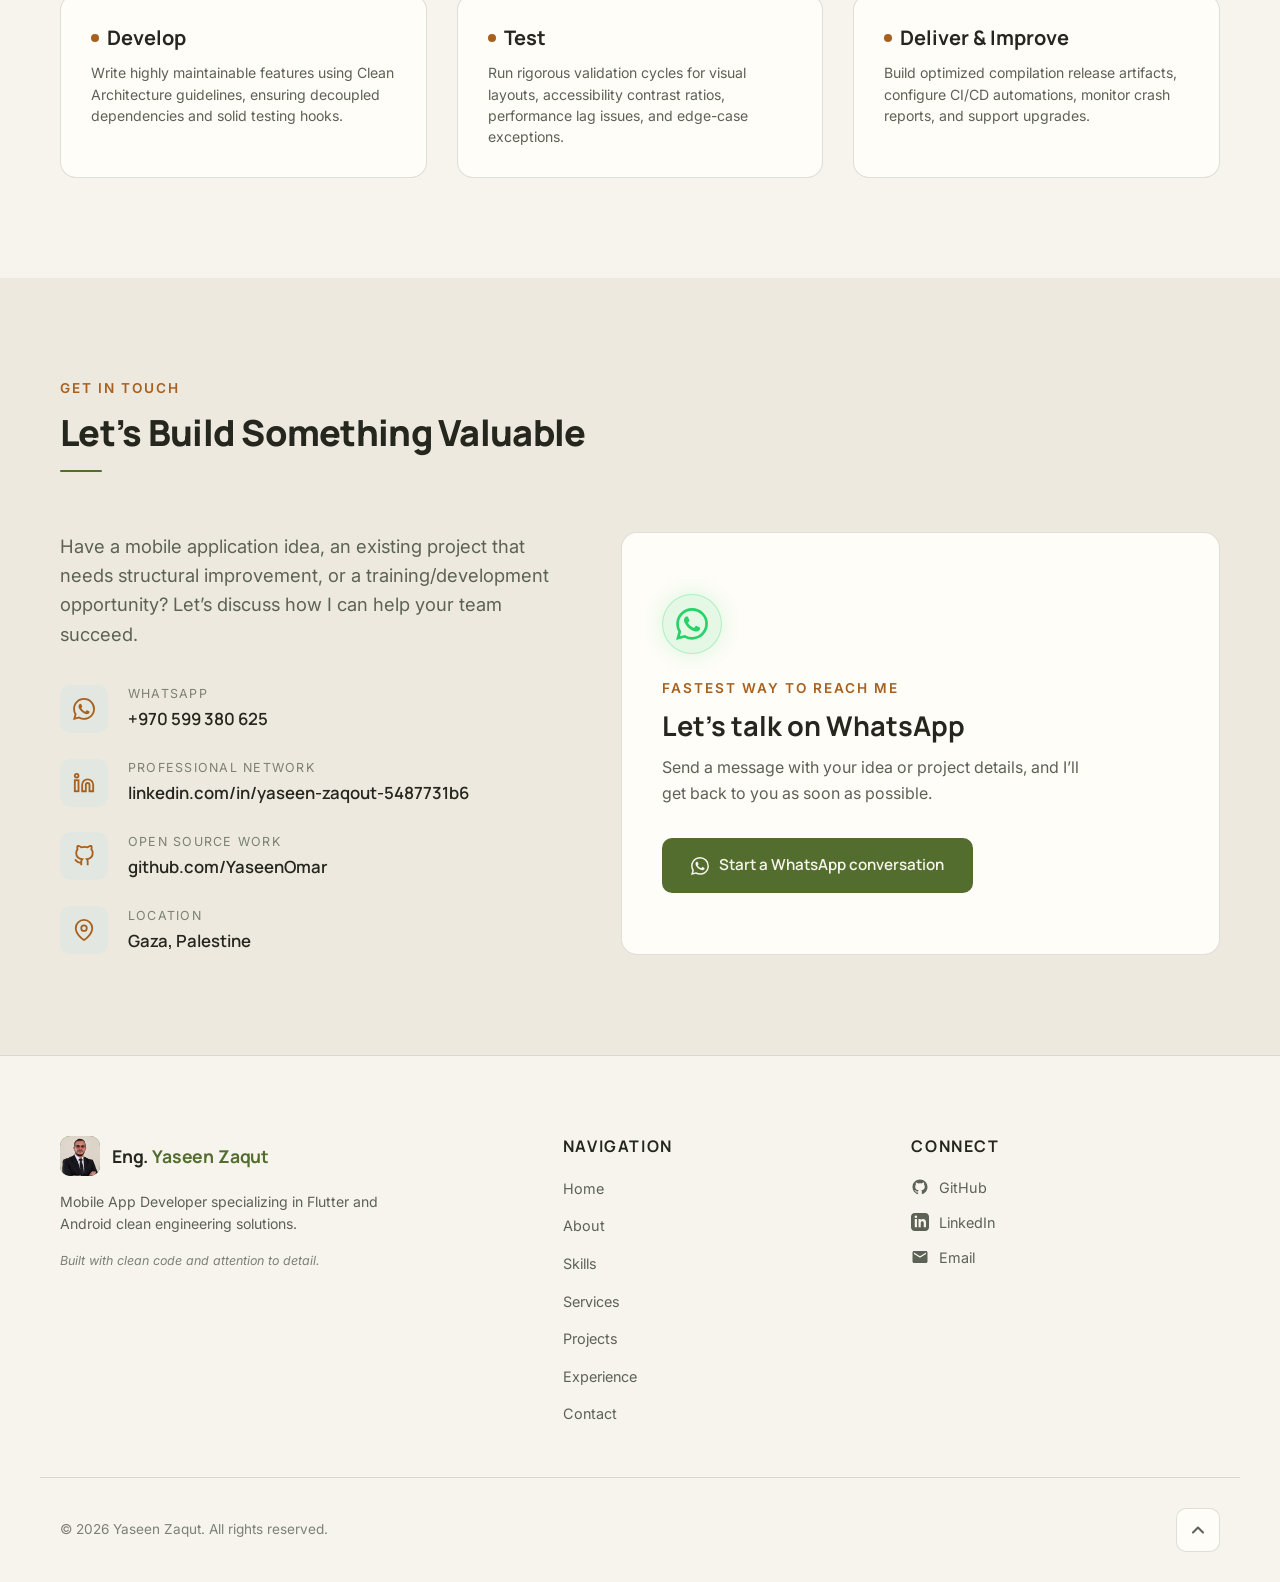
==== commit 09475c81: "feat: update project image format, replace WhatsApp icons, and refresh branding logo" ====
--- a/index.html
+++ b/index.html
@@ -774,7 +774,7 @@
         <div class="projects-grid">
           <article class="project-card project-card-awj reveal-item">
             <div class="project-image-container awj-project-image">
-              <img src="assets/images/awj-pos-overview.png" alt="Awj store management application screens" class="project-img" loading="lazy">
+              <img src="assets/images/awj-pos-overview.webp" alt="Awj store management application screens" class="project-img" loading="lazy">
               <span class="project-status-badge project-status-coming">Coming soon to app stores</span>
             </div>
 
@@ -993,7 +993,7 @@
               <!-- WhatsApp Link -->
               <div class="info-item">
                 <div class="info-icon-wrapper">
-                  <svg class="info-icon" fill="none" stroke="currentColor" stroke-width="2" viewBox="0 0 24 24"><path d="M20.5 3.5A11.8 11.8 0 0 0 2.7 18L2 22l4.1-1.1A11.8 11.8 0 1 0 20.5 3.5Z"/><path d="M8.1 7.6c.2-.5.4-.5.7-.5h.6c.2 0 .4.1.5.4l.8 1.9c.1.3.1.5 0 .7l-.5.6c-.1.2-.1.3 0 .5.4.8 1 1.5 1.8 2 .2.1.3.1.5 0l.7-.8c.2-.2.4-.3.7-.2l1.8.8c.3.1.4.3.4.5v.7c0 .3-.2.6-.5.8-.6.4-1.5.5-2.5.1-1.3-.5-3-1.6-4.3-2.9-1.3-1.3-2.3-3-2.8-4.3-.4-1-.3-1.9.1-2.5Z"/></svg>
+                  <svg class="info-icon" viewBox="0 0 24 24" fill="currentColor" aria-hidden="true"><path d="M17.472 14.382c-.297-.149-1.758-.867-2.03-.967-.273-.099-.471-.148-.67.15-.197.297-.767.966-.94 1.164-.173.199-.347.223-.644.075-.297-.15-1.255-.463-2.39-1.475-.883-.788-1.48-1.761-1.653-2.059-.173-.297-.018-.458.13-.606.134-.133.298-.347.446-.52.149-.174.198-.298.298-.497.099-.198.05-.371-.025-.52-.075-.149-.669-1.612-.916-2.207-.242-.579-.487-.5-.669-.51-.173-.008-.371-.01-.57-.01-.198 0-.52.074-.792.372-.272.297-1.04 1.016-1.04 2.479 0 1.462 1.065 2.875 1.213 3.074.149.198 2.096 3.2 5.077 4.487.709.306 1.262.489 1.694.625.712.227 1.36.195 1.871.118.571-.085 1.758-.719 2.006-1.413.248-.694.248-1.289.173-1.413-.074-.124-.272-.198-.57-.347m-5.421 7.403h-.004a9.87 9.87 0 01-5.031-1.378l-.361-.214-3.741.982.998-3.648-.235-.374a9.86 9.86 0 01-1.51-5.26c.001-5.45 4.436-9.884 9.888-9.884 2.64 0 5.122 1.03 6.988 2.898a9.825 9.825 0 012.893 6.994c-.003 5.45-4.437 9.884-9.888 9.884m8.413-18.297A11.815 11.815 0 0012.05 0C5.495 0 .16 5.335.157 11.892c0 2.096.547 4.142 1.588 5.945L.057 24l6.305-1.654a11.882 11.882 0 005.683 1.448h.005c6.554 0 11.89-5.335 11.893-11.893a11.821 11.821 0 00-3.48-8.413z"/></svg>
                 </div>
                 <div>
                   <span class="info-label">WhatsApp</span>
@@ -1105,14 +1105,14 @@
 
           <div class="whatsapp-contact-card reveal-item">
             <div class="whatsapp-mark" aria-hidden="true">
-              <svg viewBox="0 0 24 24" fill="none" stroke="currentColor" stroke-width="1.8"><path d="M20.5 3.5A11.8 11.8 0 0 0 2.7 18L2 22l4.1-1.1A11.8 11.8 0 1 0 20.5 3.5Z"/><path d="M8.1 7.6c.2-.5.4-.5.7-.5h.6c.2 0 .4.1.5.4l.8 1.9c.1.3.1.5 0 .7l-.5.6c-.1.2-.1.3 0 .5.4.8 1 1.5 1.8 2 .2.1.3.1.5 0l.7-.8c.2-.2.4-.3.7-.2l1.8.8c.3.1.4.3.4.5v.7c0 .3-.2.6-.5.8-.6.4-1.5.5-2.5.1-1.3-.5-3-1.6-4.3-2.9-1.3-1.3-2.3-3-2.8-4.3-.4-1-.3-1.9.1-2.5Z"/></svg>
+              <svg viewBox="0 0 24 24" fill="currentColor" aria-hidden="true"><path d="M17.472 14.382c-.297-.149-1.758-.867-2.03-.967-.273-.099-.471-.148-.67.15-.197.297-.767.966-.94 1.164-.173.199-.347.223-.644.075-.297-.15-1.255-.463-2.39-1.475-.883-.788-1.48-1.761-1.653-2.059-.173-.297-.018-.458.13-.606.134-.133.298-.347.446-.52.149-.174.198-.298.298-.497.099-.198.05-.371-.025-.52-.075-.149-.669-1.612-.916-2.207-.242-.579-.487-.5-.669-.51-.173-.008-.371-.01-.57-.01-.198 0-.52.074-.792.372-.272.297-1.04 1.016-1.04 2.479 0 1.462 1.065 2.875 1.213 3.074.149.198 2.096 3.2 5.077 4.487.709.306 1.262.489 1.694.625.712.227 1.36.195 1.871.118.571-.085 1.758-.719 2.006-1.413.248-.694.248-1.289.173-1.413-.074-.124-.272-.198-.57-.347m-5.421 7.403h-.004a9.87 9.87 0 01-5.031-1.378l-.361-.214-3.741.982.998-3.648-.235-.374a9.86 9.86 0 01-1.51-5.26c.001-5.45 4.436-9.884 9.888-9.884 2.64 0 5.122 1.03 6.988 2.898a9.825 9.825 0 012.893 6.994c-.003 5.45-4.437 9.884-9.888 9.884m8.413-18.297A11.815 11.815 0 0012.05 0C5.495 0 .16 5.335.157 11.892c0 2.096.547 4.142 1.588 5.945L.057 24l6.305-1.654a11.882 11.882 0 005.683 1.448h.005c6.554 0 11.89-5.335 11.893-11.893a11.821 11.821 0 00-3.48-8.413z"/></svg>
             </div>
             <span class="section-subtitle">Fastest way to reach me</span>
             <h3>Let’s talk on WhatsApp</h3>
             <p>Send a message with your idea or project details, and I’ll get back to you as soon as possible.</p>
             <a href="https://wa.me/970599380625?text=Hello%20Yaseen%2C%20I%20would%20like%20to%20discuss%20a%20project." target="_blank" rel="noopener noreferrer" class="btn btn-primary whatsapp-contact-button">
+              <svg class="btn-icon" viewBox="0 0 24 24" fill="currentColor" aria-hidden="true"><path d="M17.472 14.382c-.297-.149-1.758-.867-2.03-.967-.273-.099-.471-.148-.67.15-.197.297-.767.966-.94 1.164-.173.199-.347.223-.644.075-.297-.15-1.255-.463-2.39-1.475-.883-.788-1.48-1.761-1.653-2.059-.173-.297-.018-.458.13-.606.134-.133.298-.347.446-.52.149-.174.198-.298.298-.497.099-.198.05-.371-.025-.52-.075-.149-.669-1.612-.916-2.207-.242-.579-.487-.5-.669-.51-.173-.008-.371-.01-.57-.01-.198 0-.52.074-.792.372-.272.297-1.04 1.016-1.04 2.479 0 1.462 1.065 2.875 1.213 3.074.149.198 2.096 3.2 5.077 4.487.709.306 1.262.489 1.694.625.712.227 1.36.195 1.871.118.571-.085 1.758-.719 2.006-1.413.248-.694.248-1.289.173-1.413-.074-.124-.272-.198-.57-.347m-5.421 7.403h-.004a9.87 9.87 0 01-5.031-1.378l-.361-.214-3.741.982.998-3.648-.235-.374a9.86 9.86 0 01-1.51-5.26c.001-5.45 4.436-9.884 9.888-9.884 2.64 0 5.122 1.03 6.988 2.898a9.825 9.825 0 012.893 6.994c-.003 5.45-4.437 9.884-9.888 9.884m8.413-18.297A11.815 11.815 0 0012.05 0C5.495 0 .16 5.335.157 11.892c0 2.096.547 4.142 1.588 5.945L.057 24l6.305-1.654a11.882 11.882 0 005.683 1.448h.005c6.554 0 11.89-5.335 11.893-11.893a11.821 11.821 0 00-3.48-8.413z"/></svg>
               Start a WhatsApp conversation
-              <svg class="btn-icon" viewBox="0 0 24 24" fill="none" stroke="currentColor" stroke-width="2" aria-hidden="true"><path d="M5 12h14M13 6l6 6-6 6"/></svg>
             </a>
           </div>
         </div>
@@ -1127,7 +1127,7 @@
       <div class="footer-brand">
         <a href="#hero" class="footer-logo-link" aria-label="Scroll to home page hero">
           <div class="logo-circle">
-            <span class="logo-text">YZ</span>
+            <img src="assets/images/profile-photo.jpeg" alt="Yaseen Zaqut" class="logo-photo">
           </div>
           <span class="logo-name">Eng. <span class="accent-text">Yaseen Zaqut</span></span>
         </a>
--- a/styles.css
+++ b/styles.css
@@ -1671,19 +1671,27 @@
 }
 
 .whatsapp-mark {
-  width: 58px;
-  height: 58px;
+  width: 60px;
+  height: 60px;
   display: grid;
   place-items: center;
   margin-bottom: 24px;
   border-radius: 50%;
-  background: var(--bg-card-elevated);
+  background: rgba(37, 211, 102, 0.12);
+  border: 1px solid rgba(37, 211, 102, 0.28);
   color: #25d366;
+  box-shadow: 0 0 24px rgba(37, 211, 102, 0.18);
+  transition: all var(--transition-normal);
+}
+
+.whatsapp-contact-card:hover .whatsapp-mark {
+  transform: scale(1.05);
+  box-shadow: 0 0 30px rgba(37, 211, 102, 0.3);
 }
 
 .whatsapp-mark svg {
-  width: 30px;
-  height: 30px;
+  width: 32px;
+  height: 32px;
 }
 
 .whatsapp-contact-card h3 {
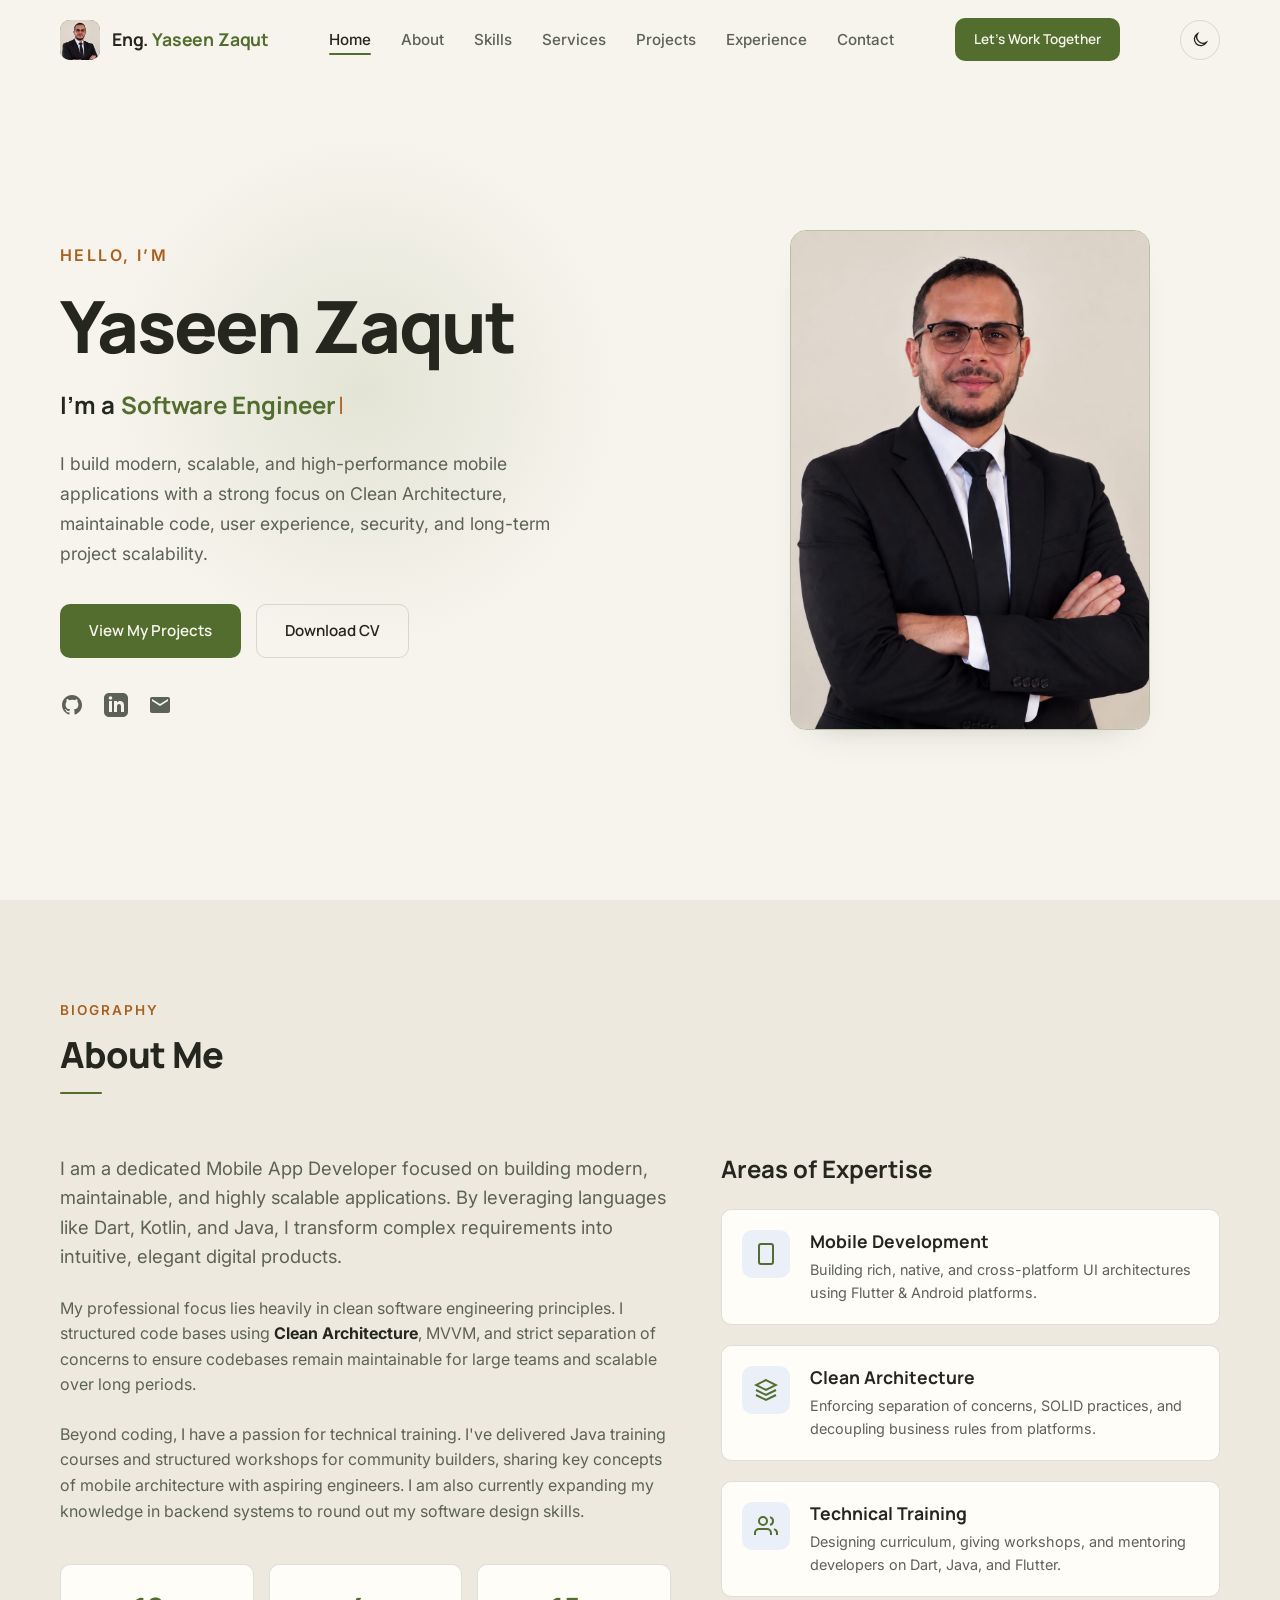
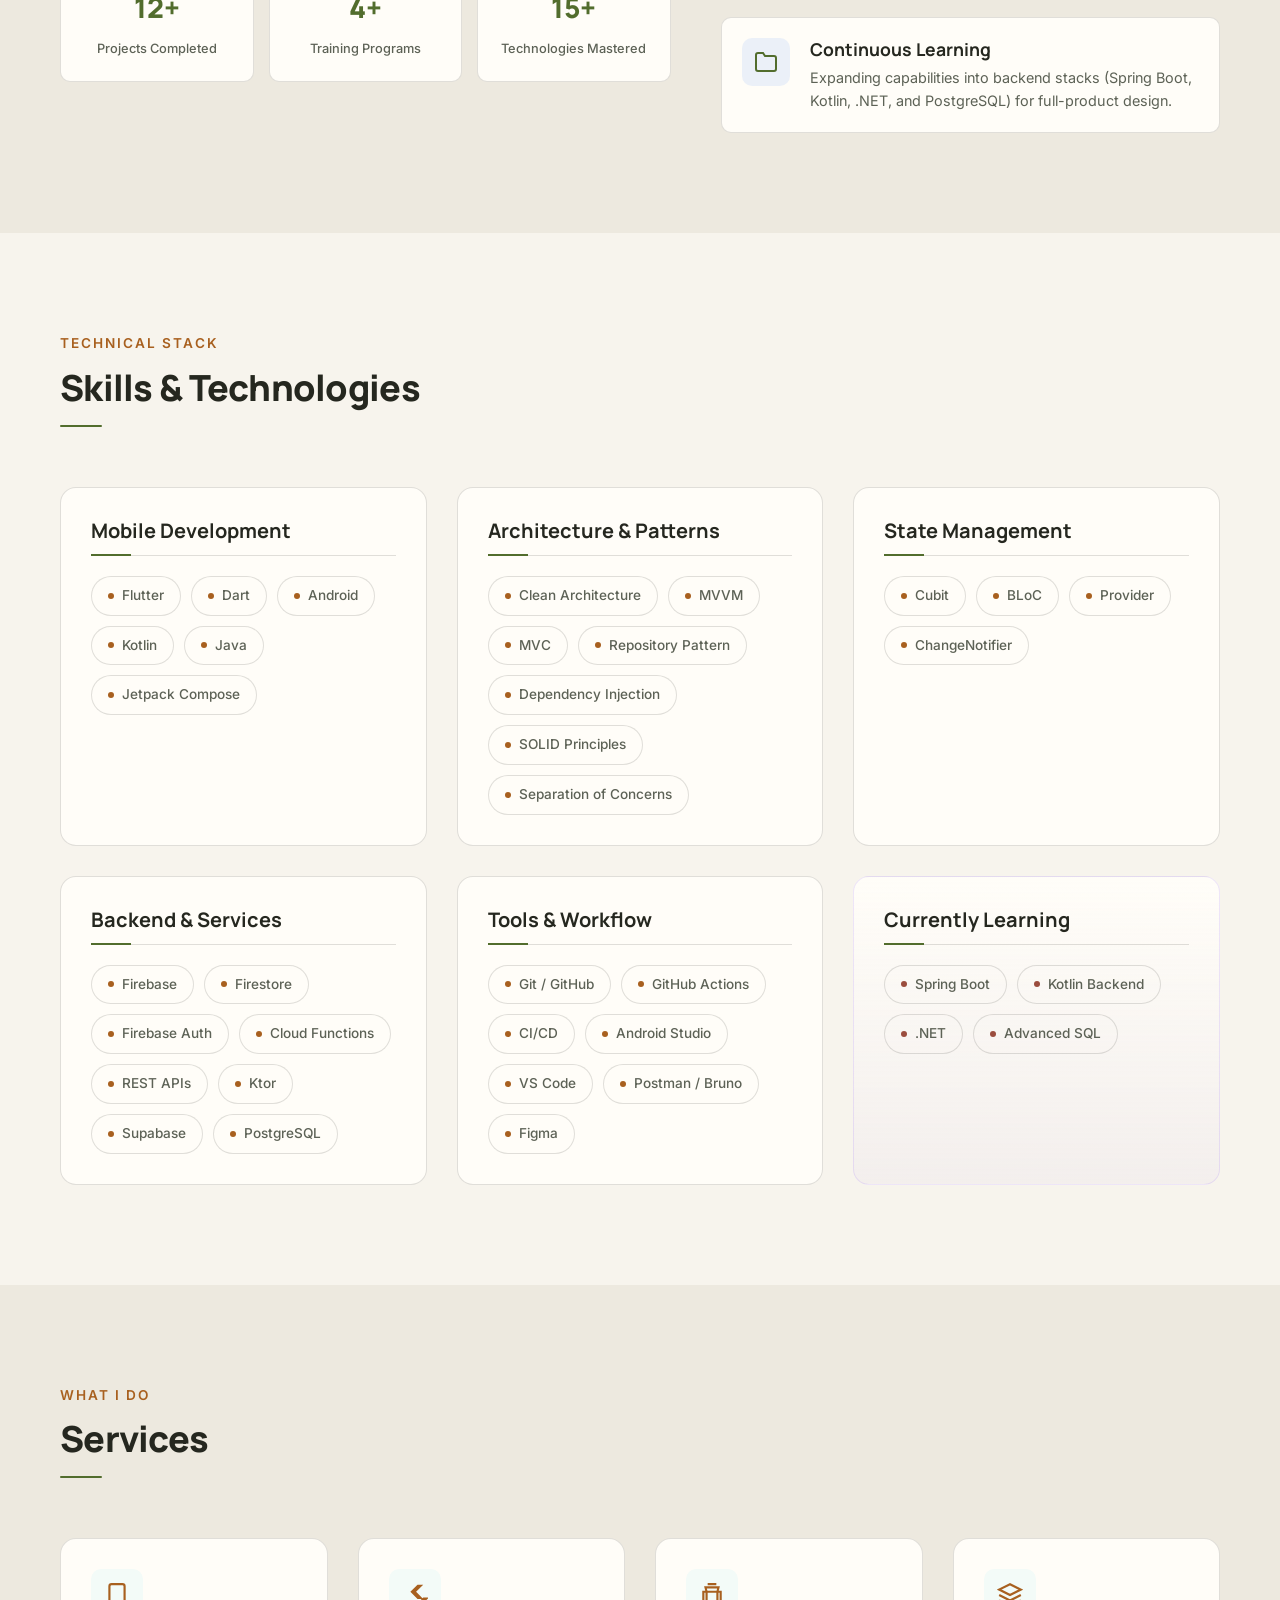
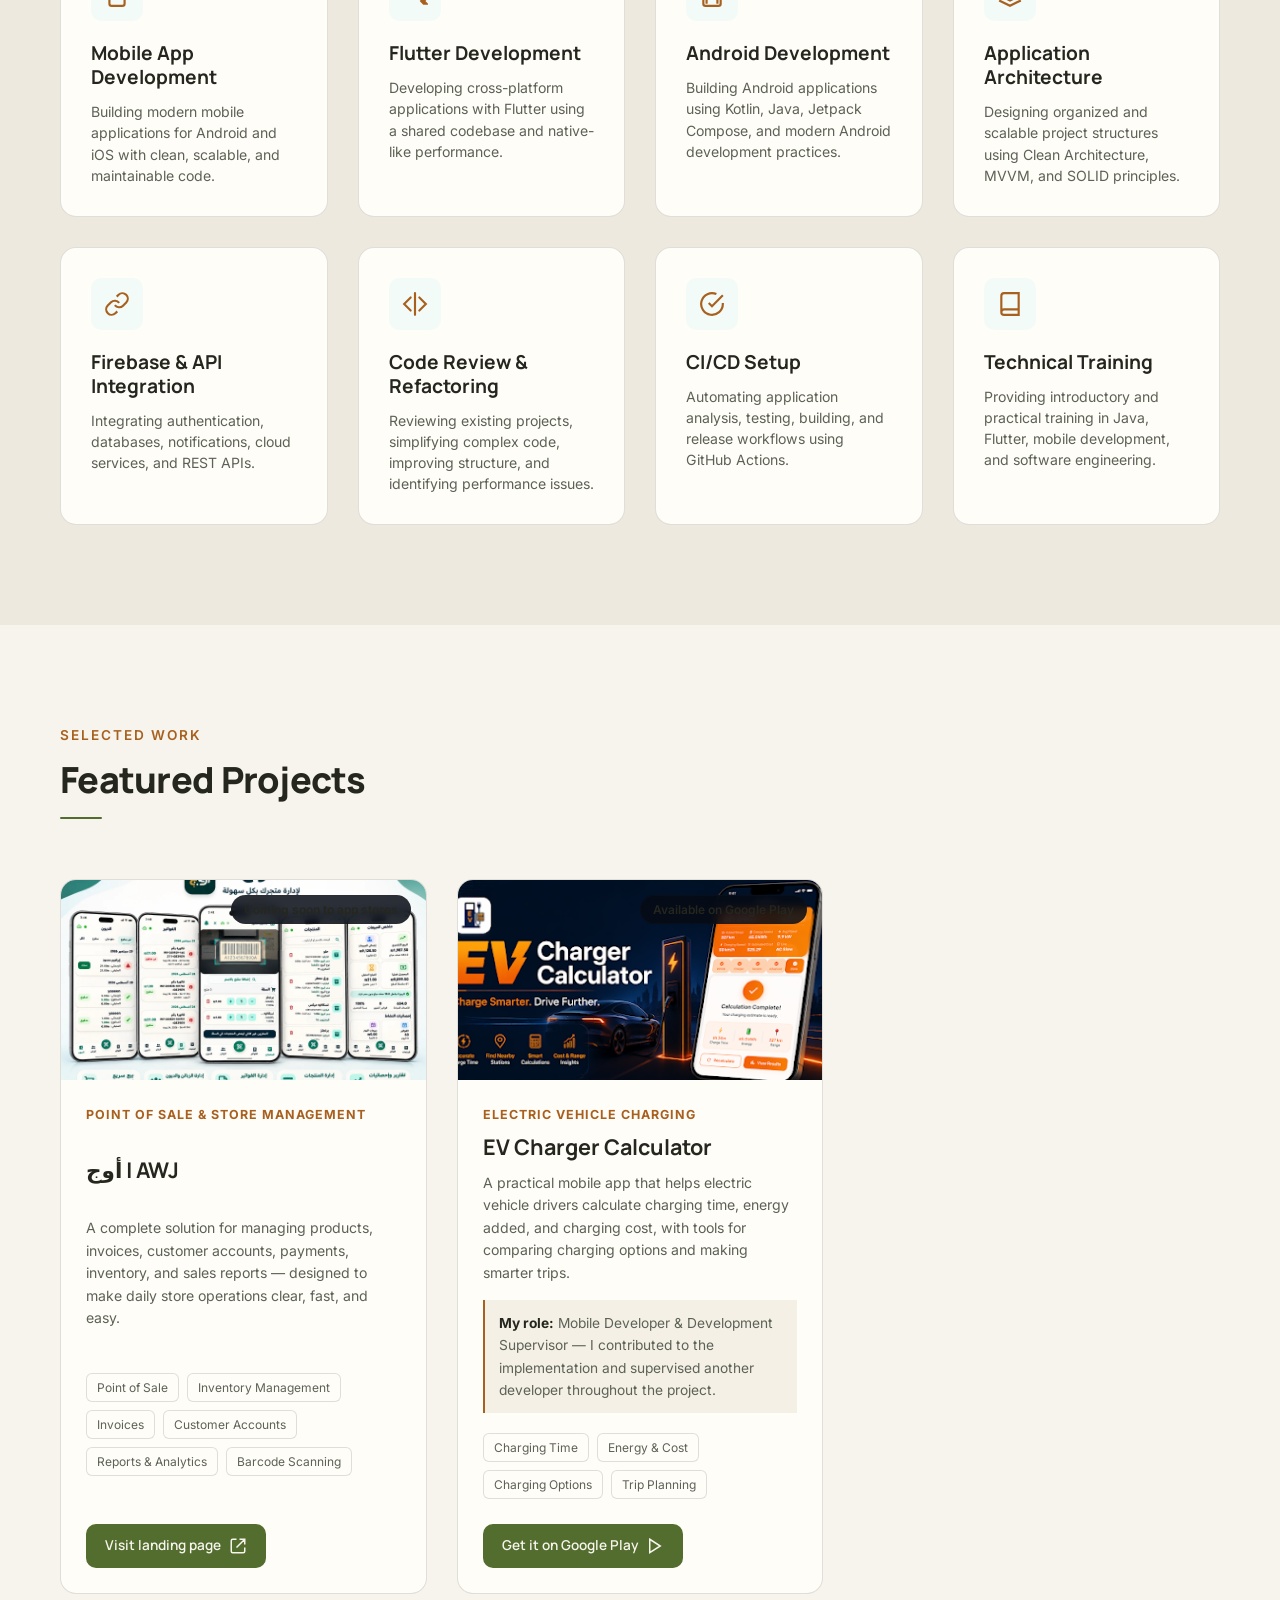
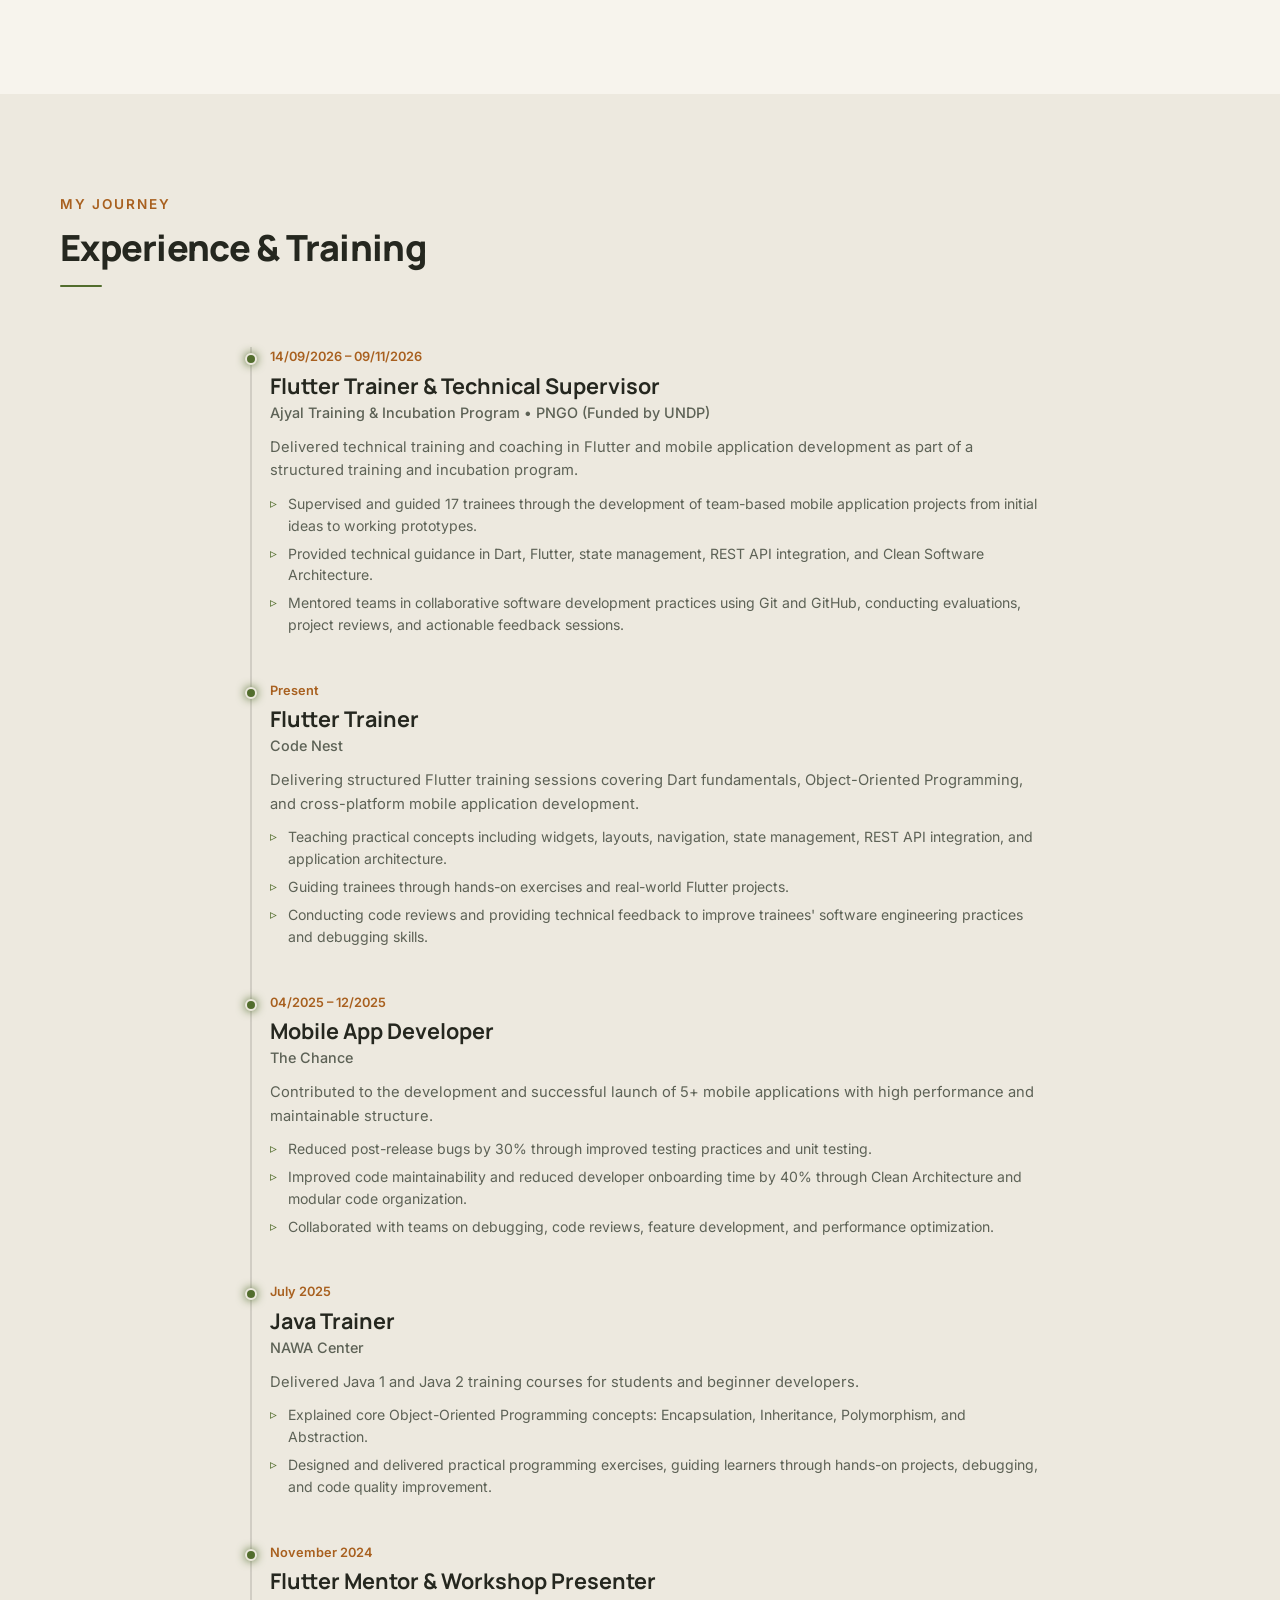
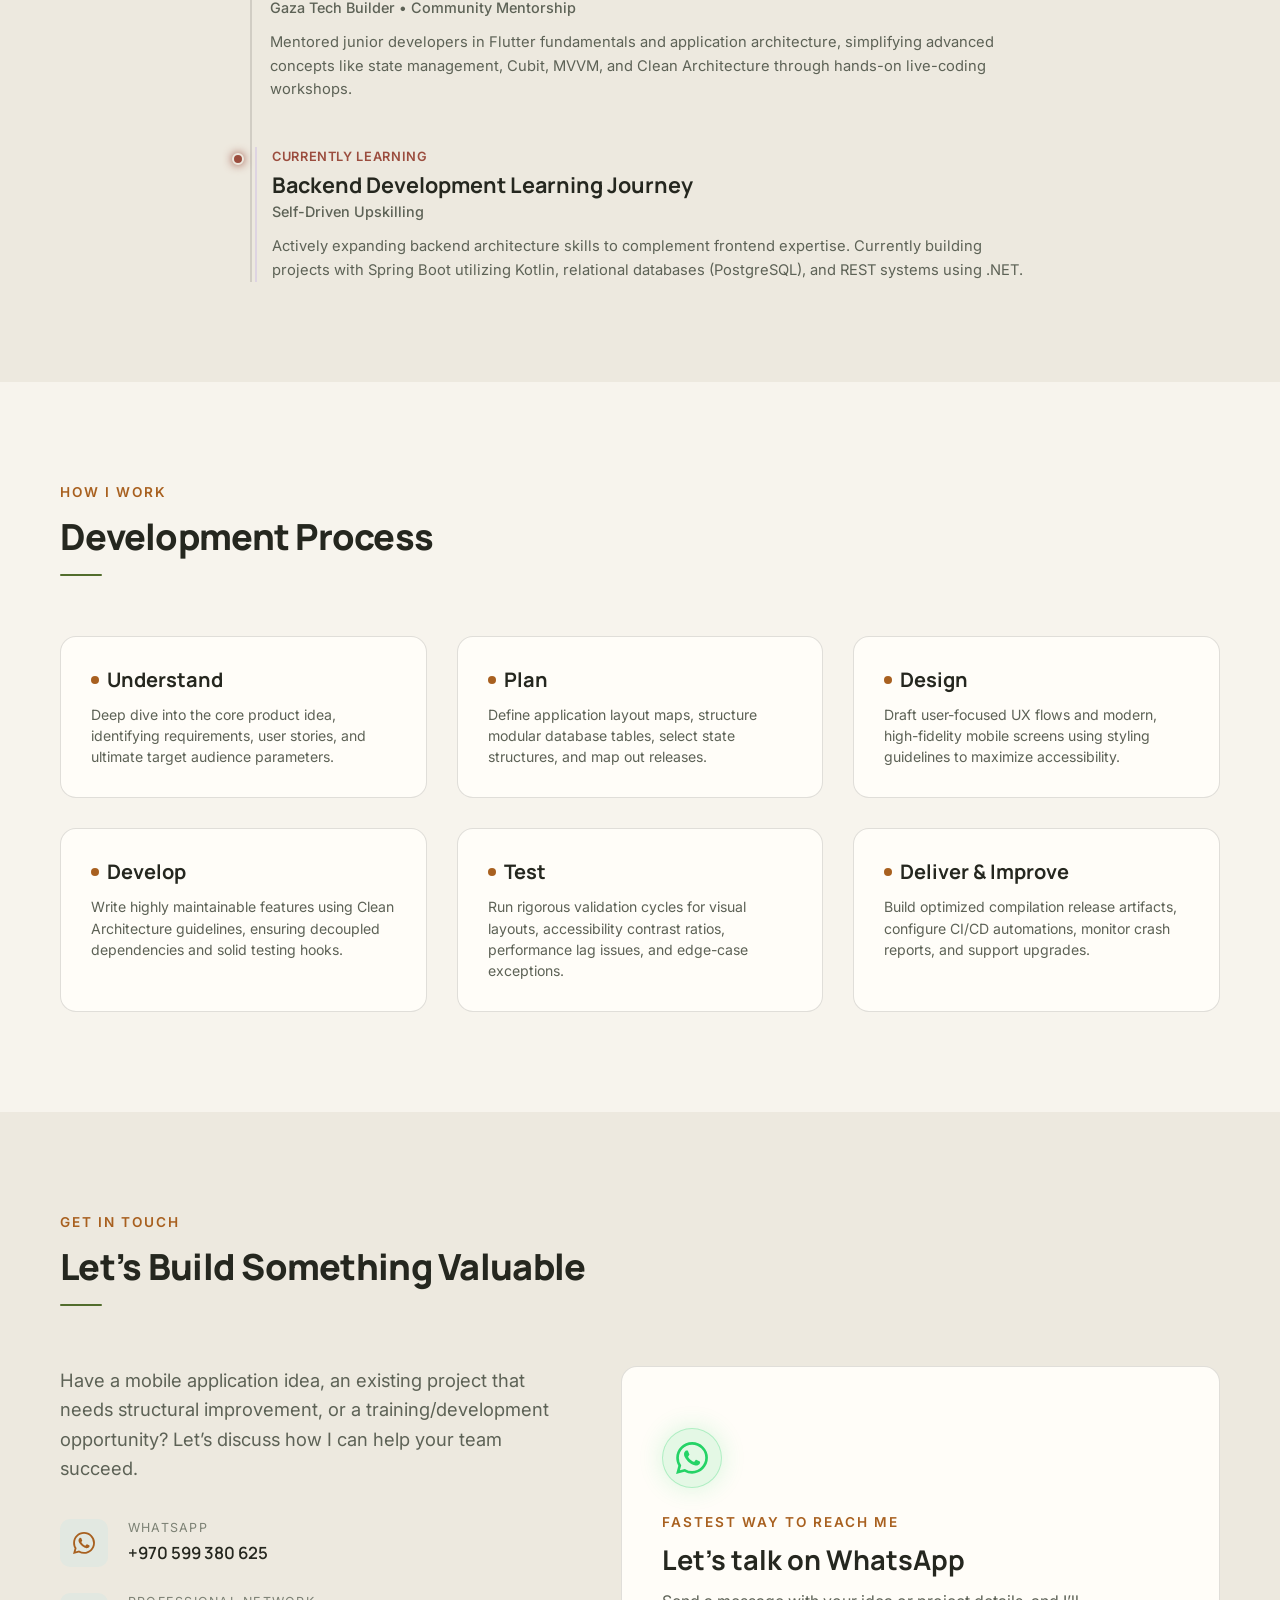
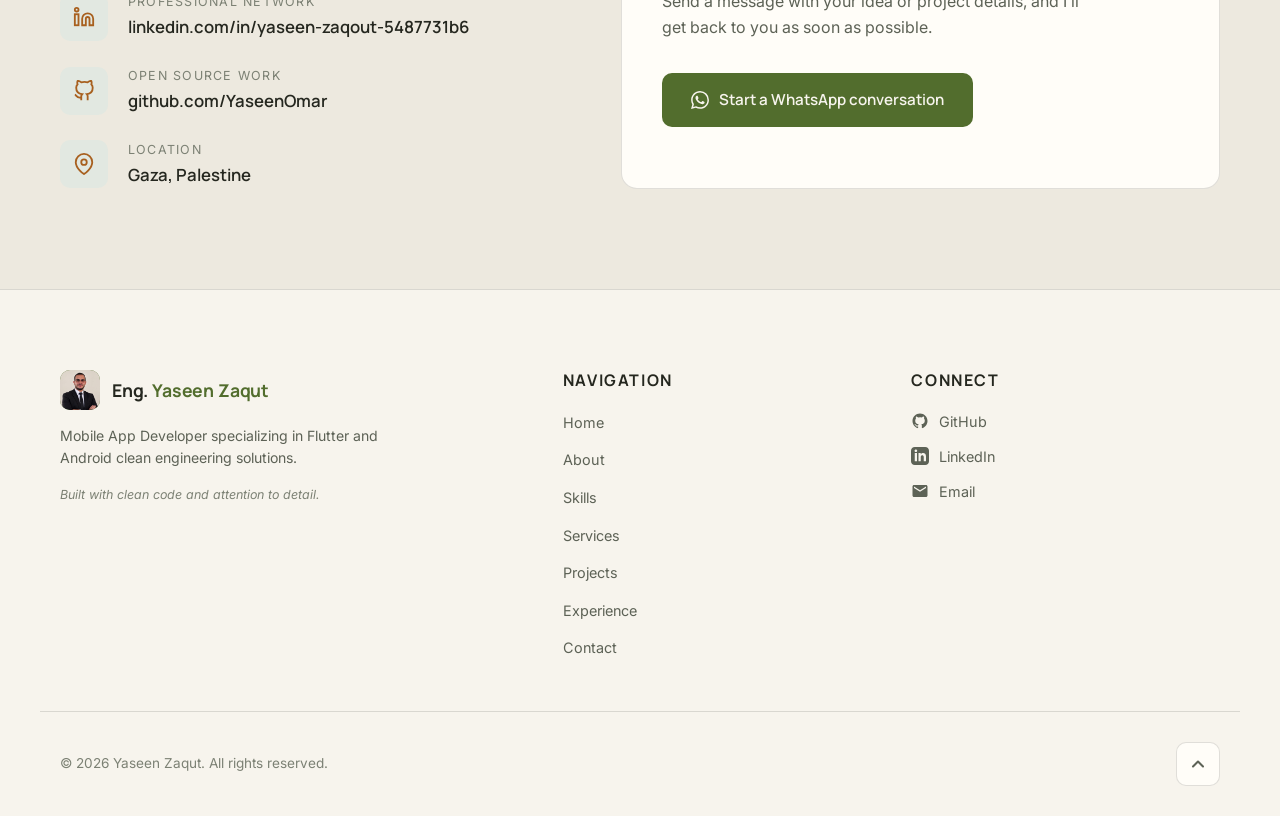
==== commit bbd9f59a: "feat: update work experience timeline and add structured list styles" ====
--- a/index.html
+++ b/index.html
@@ -293,8 +293,8 @@
                 <span class="stat-label">Projects Completed</span>
               </div>
               <div class="stat-card">
-                <span class="stat-number" id="placeholder-stat-workshops">3+</span>
-                <span class="stat-label">Workshops &amp; Trainings</span>
+                <span class="stat-number" id="placeholder-stat-workshops">4+</span>
+                <span class="stat-label">Training Programs</span>
               </div>
               <div class="stat-card">
                 <span class="stat-number" id="placeholder-stat-techs">15+</span>
@@ -850,46 +850,91 @@
 
         <div class="timeline-container">
           
-          <!-- Experience Item 1 -->
+          <!-- Experience Item: Ajyal Training & Incubation Program -->
           <div class="timeline-item reveal-item">
             <div class="timeline-dot"></div>
             <div class="timeline-header">
-              <span class="timeline-date" id="placeholder-date-exp1">Present</span>
-              <h3 class="timeline-title">Mobile App Developer</h3>
-              <span class="timeline-org">Freelance / Project Contracts</span>
+              <span class="timeline-date">14/09/2026 – 09/11/2026</span>
+              <h3 class="timeline-title">Flutter Trainer &amp; Technical Supervisor</h3>
+              <span class="timeline-org">Ajyal Training &amp; Incubation Program &bull; PNGO (Funded by UNDP)</span>
             </div>
             <div class="timeline-body">
-              <p>Building high-performance mobile applications with Flutter and native Android technologies. Focus areas include SOLID architecture design, security hardening, robust offline-first synchronization, and crafting modular interfaces using clean state management patterns.</p>
-            </div>
-          </div>
-
-          <!-- Experience Item 2 -->
+              <p>Delivered technical training and coaching in Flutter and mobile application development as part of a structured training and incubation program.</p>
+              <ul class="timeline-list">
+                <li>Supervised and guided 17 trainees through the development of team-based mobile application projects from initial ideas to working prototypes.</li>
+                <li>Provided technical guidance in Dart, Flutter, state management, REST API integration, and Clean Software Architecture.</li>
+                <li>Mentored teams in collaborative software development practices using Git and GitHub, conducting evaluations, project reviews, and actionable feedback sessions.</li>
+              </ul>
+            </div>
+          </div>
+
+          <!-- Experience Item: Code Nest -->
           <div class="timeline-item reveal-item">
             <div class="timeline-dot"></div>
             <div class="timeline-header">
-              <span class="timeline-date" id="placeholder-date-exp2">July 2025</span>
-              <h3 class="timeline-title">Java Trainer</h3>
-              <span class="timeline-org">Nawa Center</span>
+              <span class="timeline-date">Present</span>
+              <h3 class="timeline-title">Flutter Trainer</h3>
+              <span class="timeline-org">Code Nest</span>
             </div>
             <div class="timeline-body">
-              <p>Delivered foundational Java 1 (Object-Oriented Programming principles, variables, control flow) and advanced Java 2 data structures training modules to two distinct cohorts containing a total of 10 students.</p>
-            </div>
-          </div>
-
-          <!-- Experience Item 3 -->
+              <p>Delivering structured Flutter training sessions covering Dart fundamentals, Object-Oriented Programming, and cross-platform mobile application development.</p>
+              <ul class="timeline-list">
+                <li>Teaching practical concepts including widgets, layouts, navigation, state management, REST API integration, and application architecture.</li>
+                <li>Guiding trainees through hands-on exercises and real-world Flutter projects.</li>
+                <li>Conducting code reviews and providing technical feedback to improve trainees' software engineering practices and debugging skills.</li>
+              </ul>
+            </div>
+          </div>
+
+          <!-- Experience Item: Mobile App Developer - The Chance -->
           <div class="timeline-item reveal-item">
             <div class="timeline-dot"></div>
             <div class="timeline-header">
-              <span class="timeline-date" id="placeholder-date-exp3">November 2024</span>
-              <h3 class="timeline-title">Flutter Workshop Presenter</h3>
-              <span class="timeline-org">Gaza Tech Builder</span>
+              <span class="timeline-date">04/2025 – 12/2025</span>
+              <h3 class="timeline-title">Mobile App Developer</h3>
+              <span class="timeline-org">The Chance</span>
             </div>
             <div class="timeline-body">
-              <p>Presented a hands-on, live-coding Flutter workshop as part of community technical readiness prep activities. Directed attendees on how to initialize widgets, build routes, and handle APIs securely.</p>
-            </div>
-          </div>
-
-          <!-- Experience Item 4 (Learning Journey) -->
+              <p>Contributed to the development and successful launch of 5+ mobile applications with high performance and maintainable structure.</p>
+              <ul class="timeline-list">
+                <li>Reduced post-release bugs by 30% through improved testing practices and unit testing.</li>
+                <li>Improved code maintainability and reduced developer onboarding time by 40% through Clean Architecture and modular code organization.</li>
+                <li>Collaborated with teams on debugging, code reviews, feature development, and performance optimization.</li>
+              </ul>
+            </div>
+          </div>
+
+          <!-- Experience Item: Java Trainer - NAWA Center -->
+          <div class="timeline-item reveal-item">
+            <div class="timeline-dot"></div>
+            <div class="timeline-header">
+              <span class="timeline-date">July 2025</span>
+              <h3 class="timeline-title">Java Trainer</h3>
+              <span class="timeline-org">NAWA Center</span>
+            </div>
+            <div class="timeline-body">
+              <p>Delivered Java 1 and Java 2 training courses for students and beginner developers.</p>
+              <ul class="timeline-list">
+                <li>Explained core Object-Oriented Programming concepts: Encapsulation, Inheritance, Polymorphism, and Abstraction.</li>
+                <li>Designed and delivered practical programming exercises, guiding learners through hands-on projects, debugging, and code quality improvement.</li>
+              </ul>
+            </div>
+          </div>
+
+          <!-- Experience Item: Flutter Mentor & Community Workshops -->
+          <div class="timeline-item reveal-item">
+            <div class="timeline-dot"></div>
+            <div class="timeline-header">
+              <span class="timeline-date">November 2024</span>
+              <h3 class="timeline-title">Flutter Mentor &amp; Workshop Presenter</h3>
+              <span class="timeline-org">Gaza Tech Builder &bull; Community Mentorship</span>
+            </div>
+            <div class="timeline-body">
+              <p>Mentored junior developers in Flutter fundamentals and application architecture, simplifying advanced concepts like state management, Cubit, MVVM, and Clean Architecture through hands-on live-coding workshops.</p>
+            </div>
+          </div>
+
+          <!-- Experience Item: Learning Journey -->
           <div class="timeline-item learning-timeline-item reveal-item">
             <div class="timeline-dot learning"></div>
             <div class="timeline-header">
--- a/styles.css
+++ b/styles.css
@@ -1491,6 +1491,31 @@
   margin-bottom: 0;
 }
 
+.timeline-list {
+  list-style: none;
+  padding: 0;
+  margin: 10px 0 0 0;
+  display: flex;
+  flex-direction: column;
+  gap: 6px;
+}
+
+.timeline-list li {
+  position: relative;
+  padding-left: 18px;
+  font-size: 0.88rem;
+  line-height: 1.55;
+  color: var(--text-secondary);
+}
+
+.timeline-list li::before {
+  content: "▹";
+  position: absolute;
+  left: 0;
+  color: var(--color-primary);
+  font-size: 0.85rem;
+}
+
 /* Customize timeline item when it's Currently Learning */
 .learning-timeline-item {
   border-left: 2px solid rgba(139, 92, 246, 0.15);
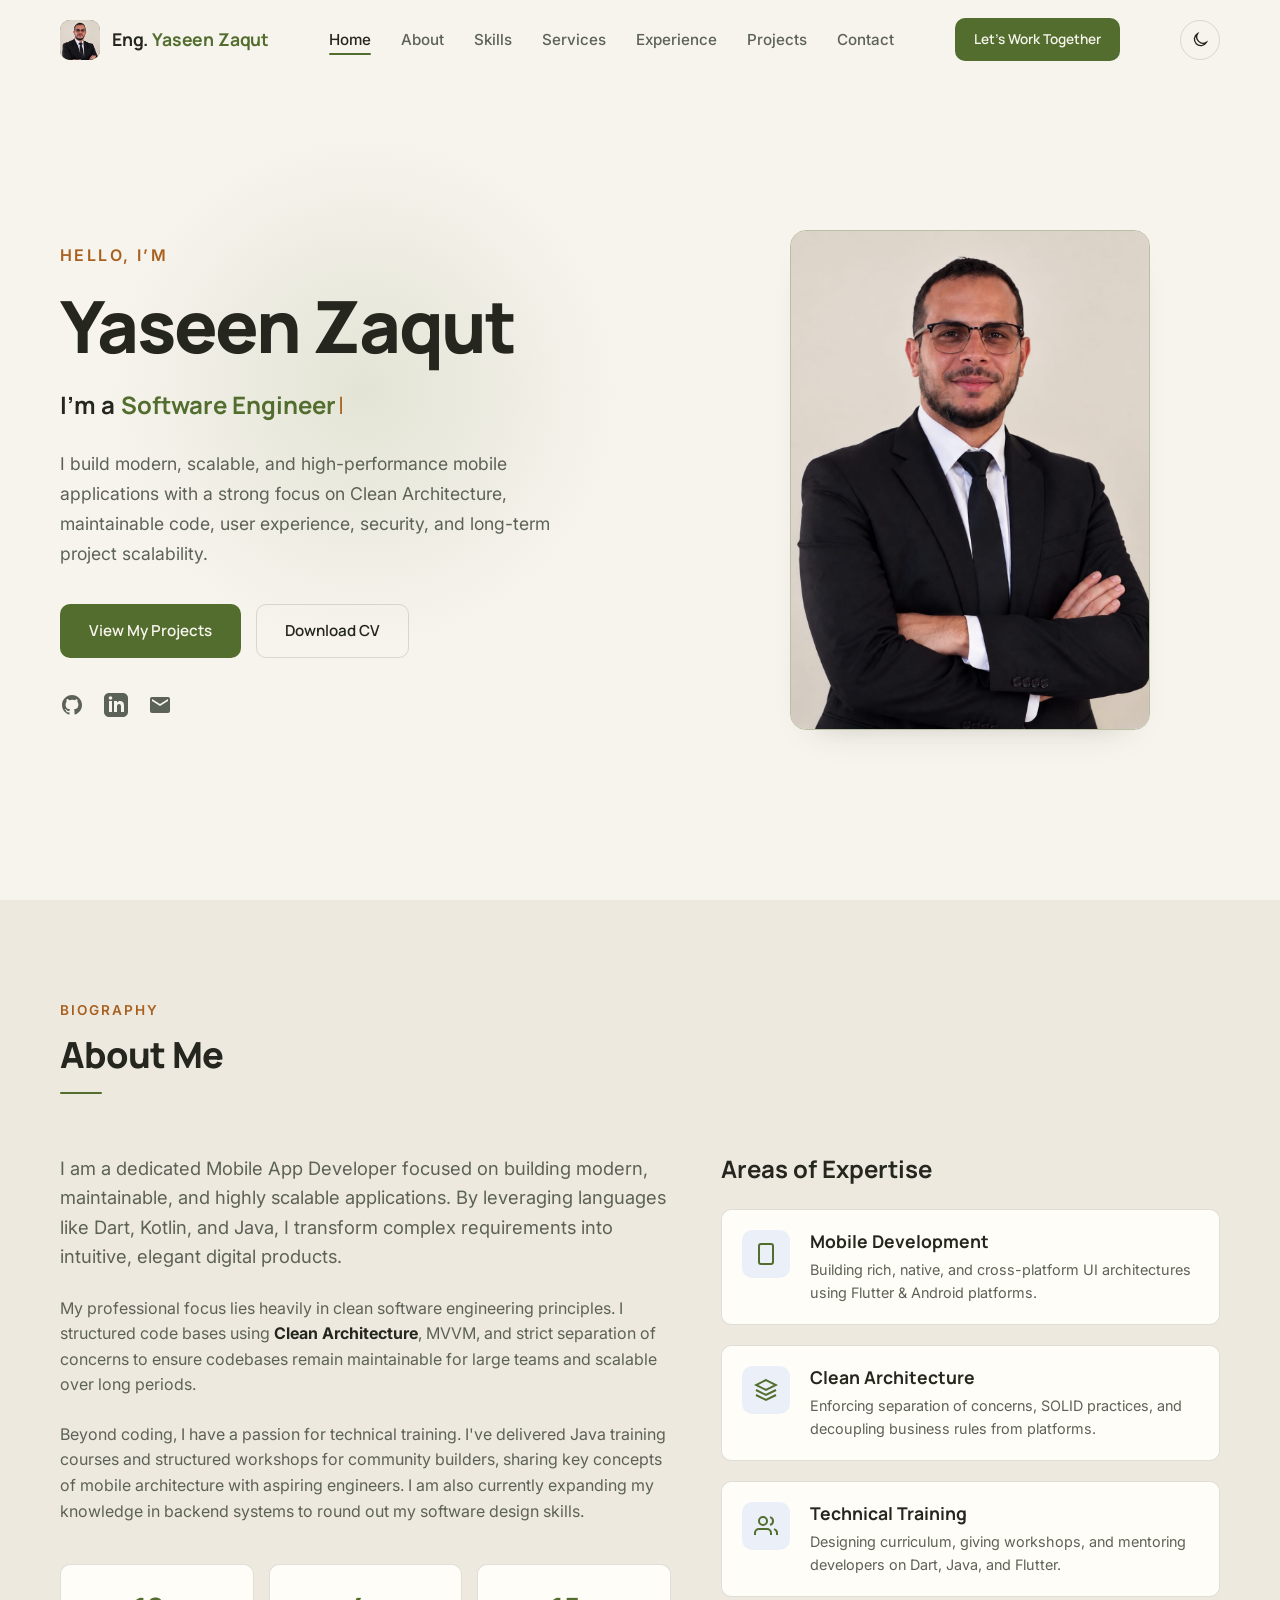
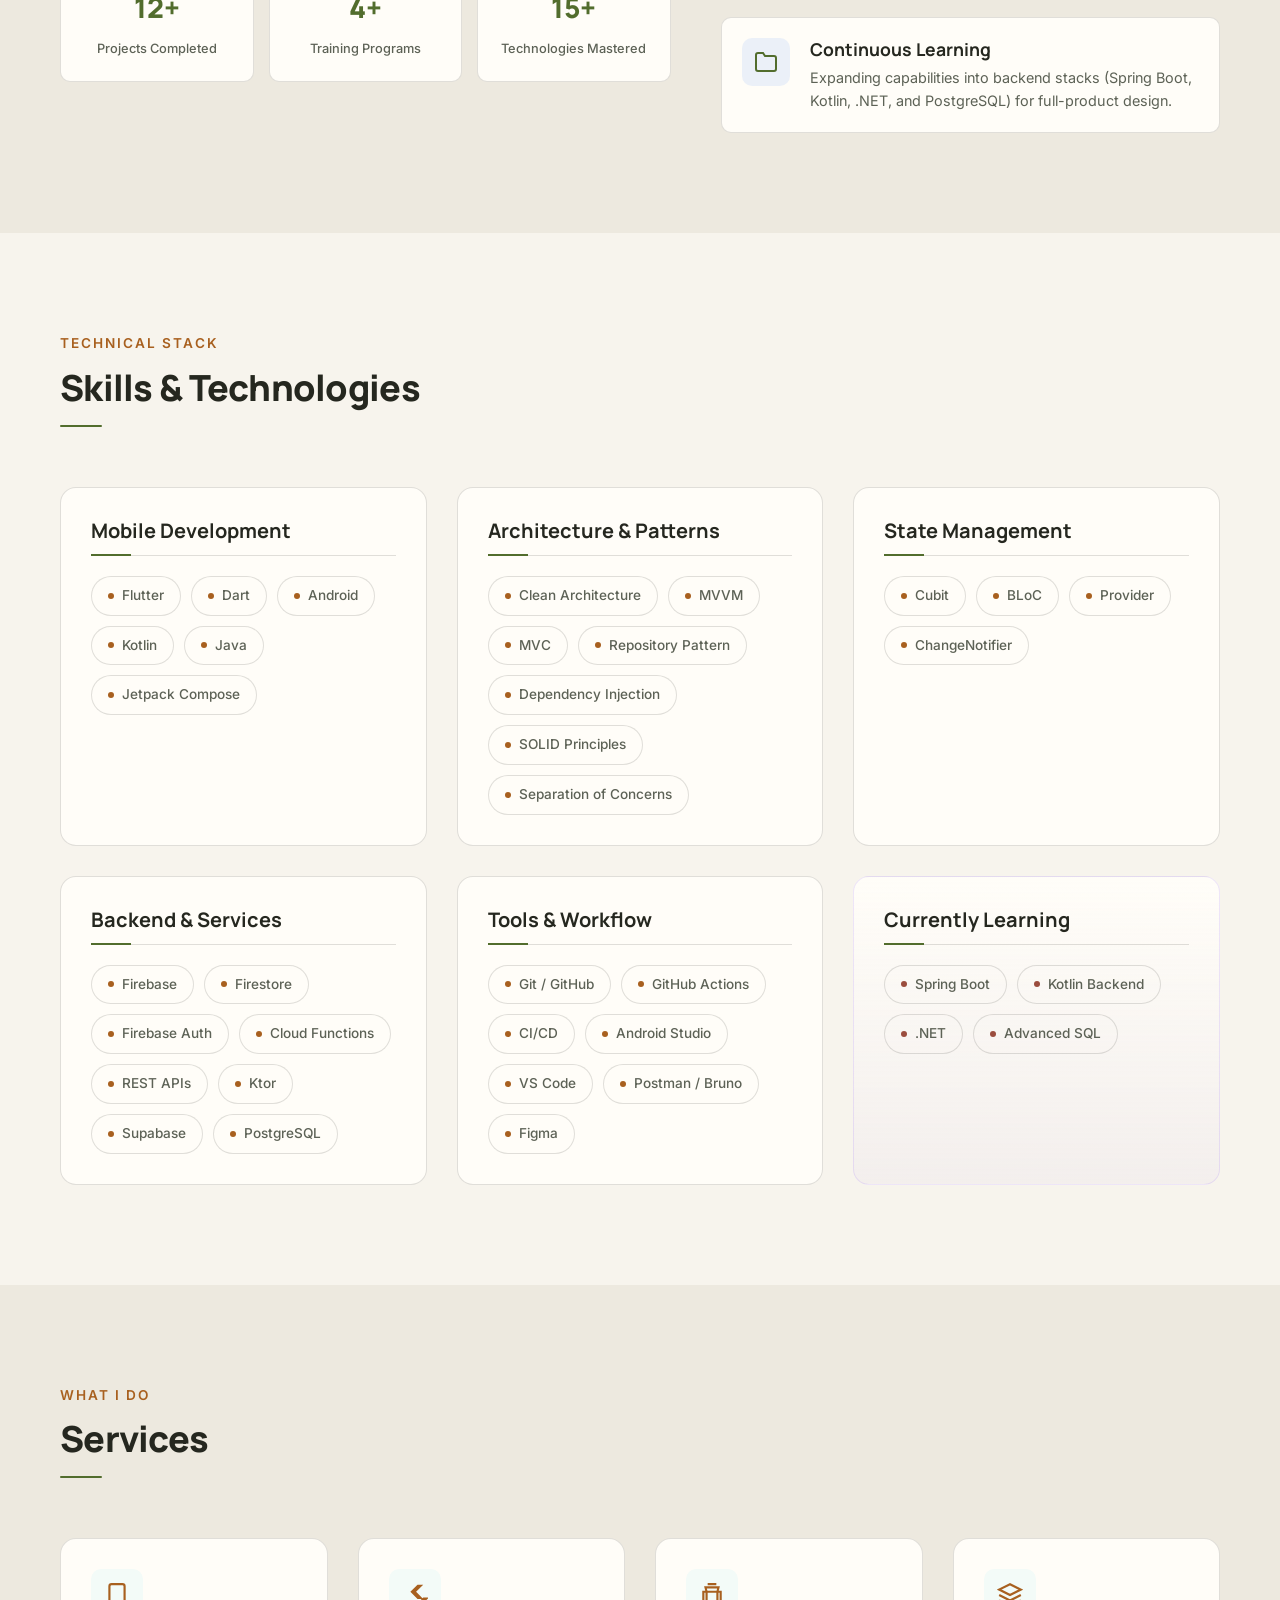
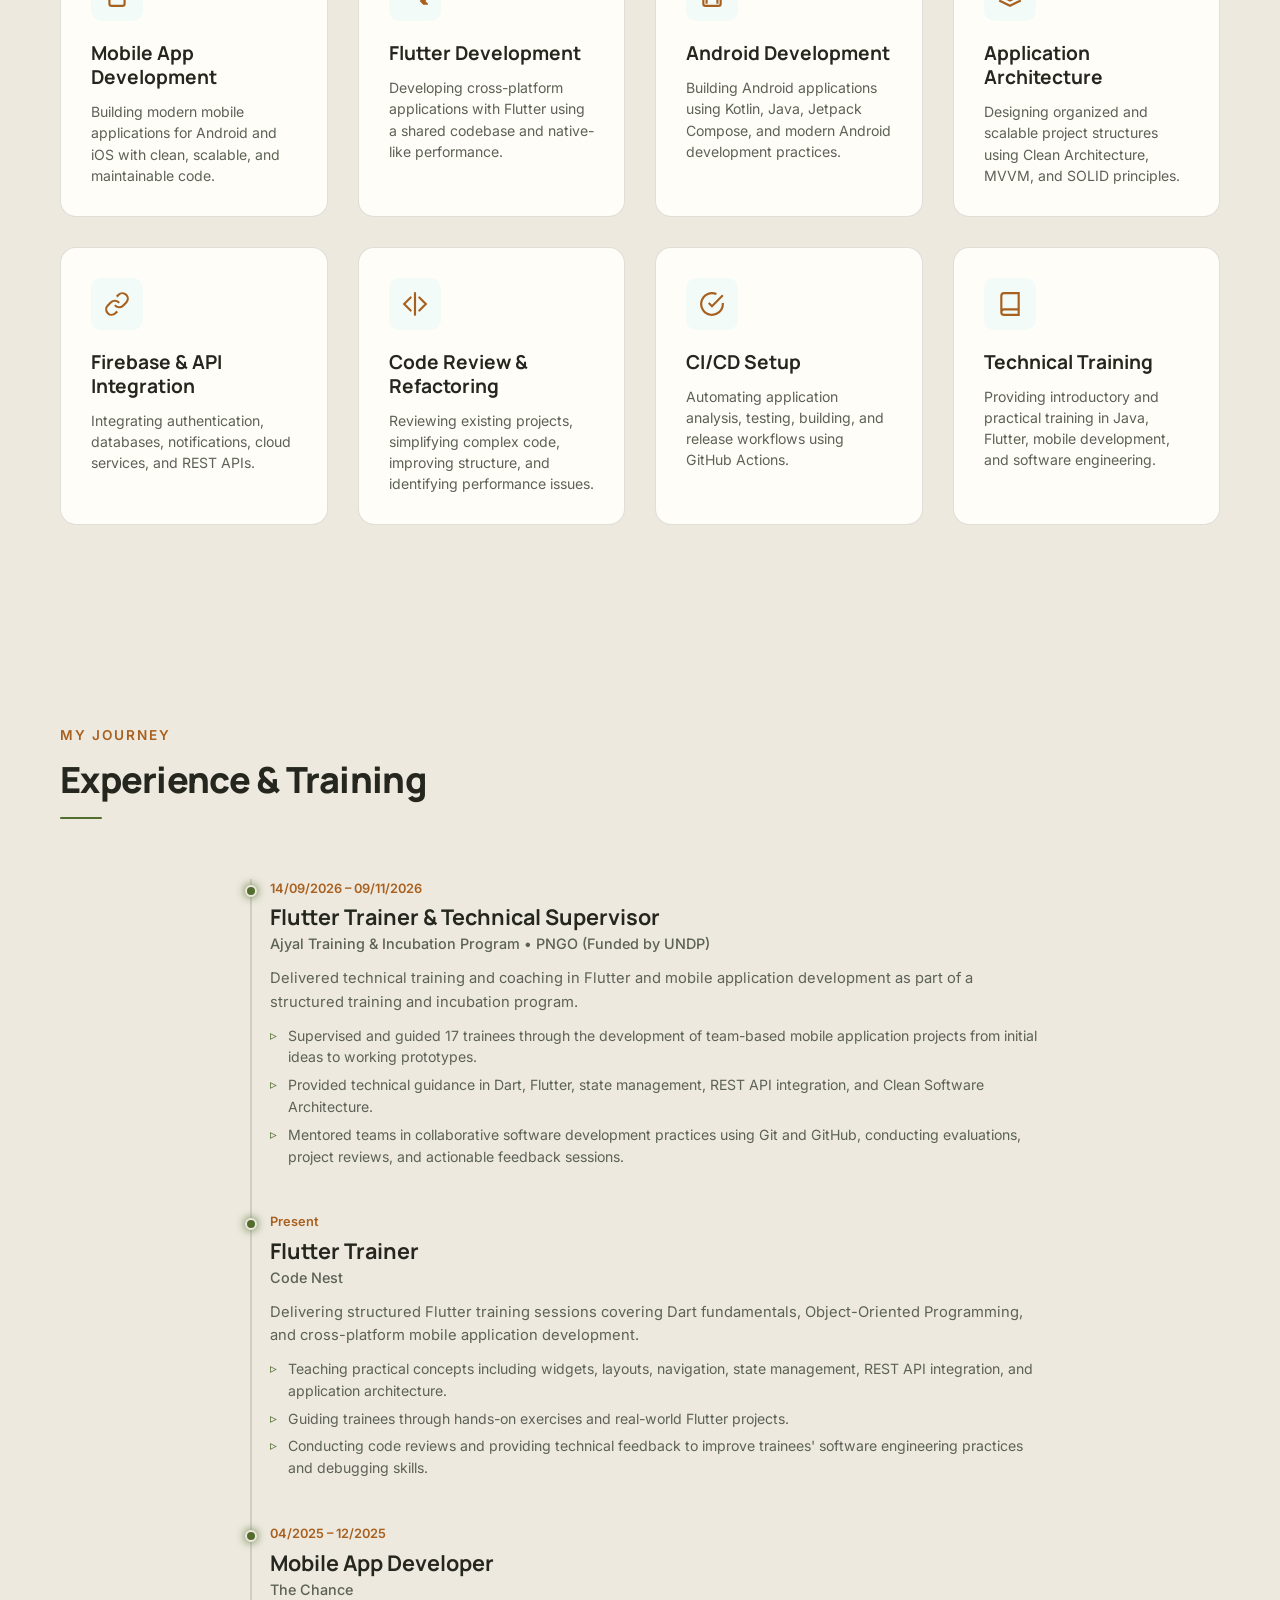
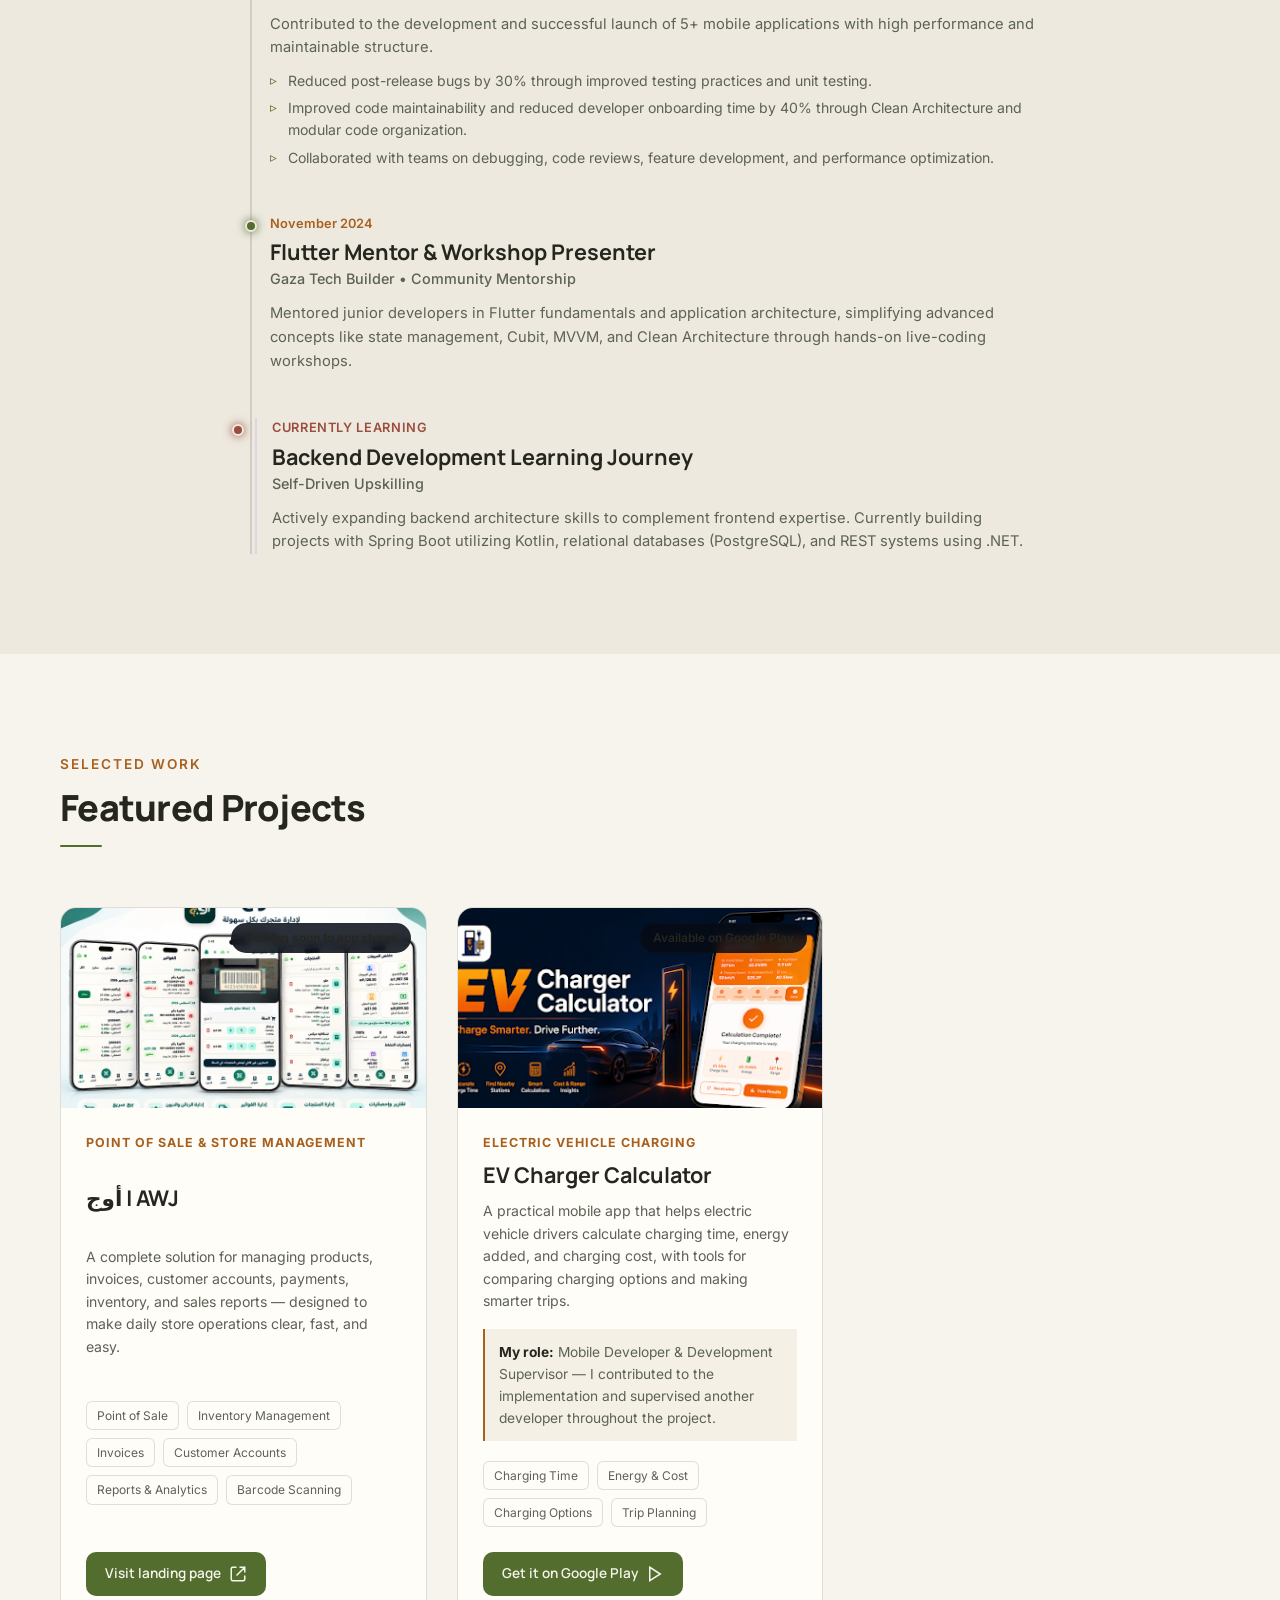
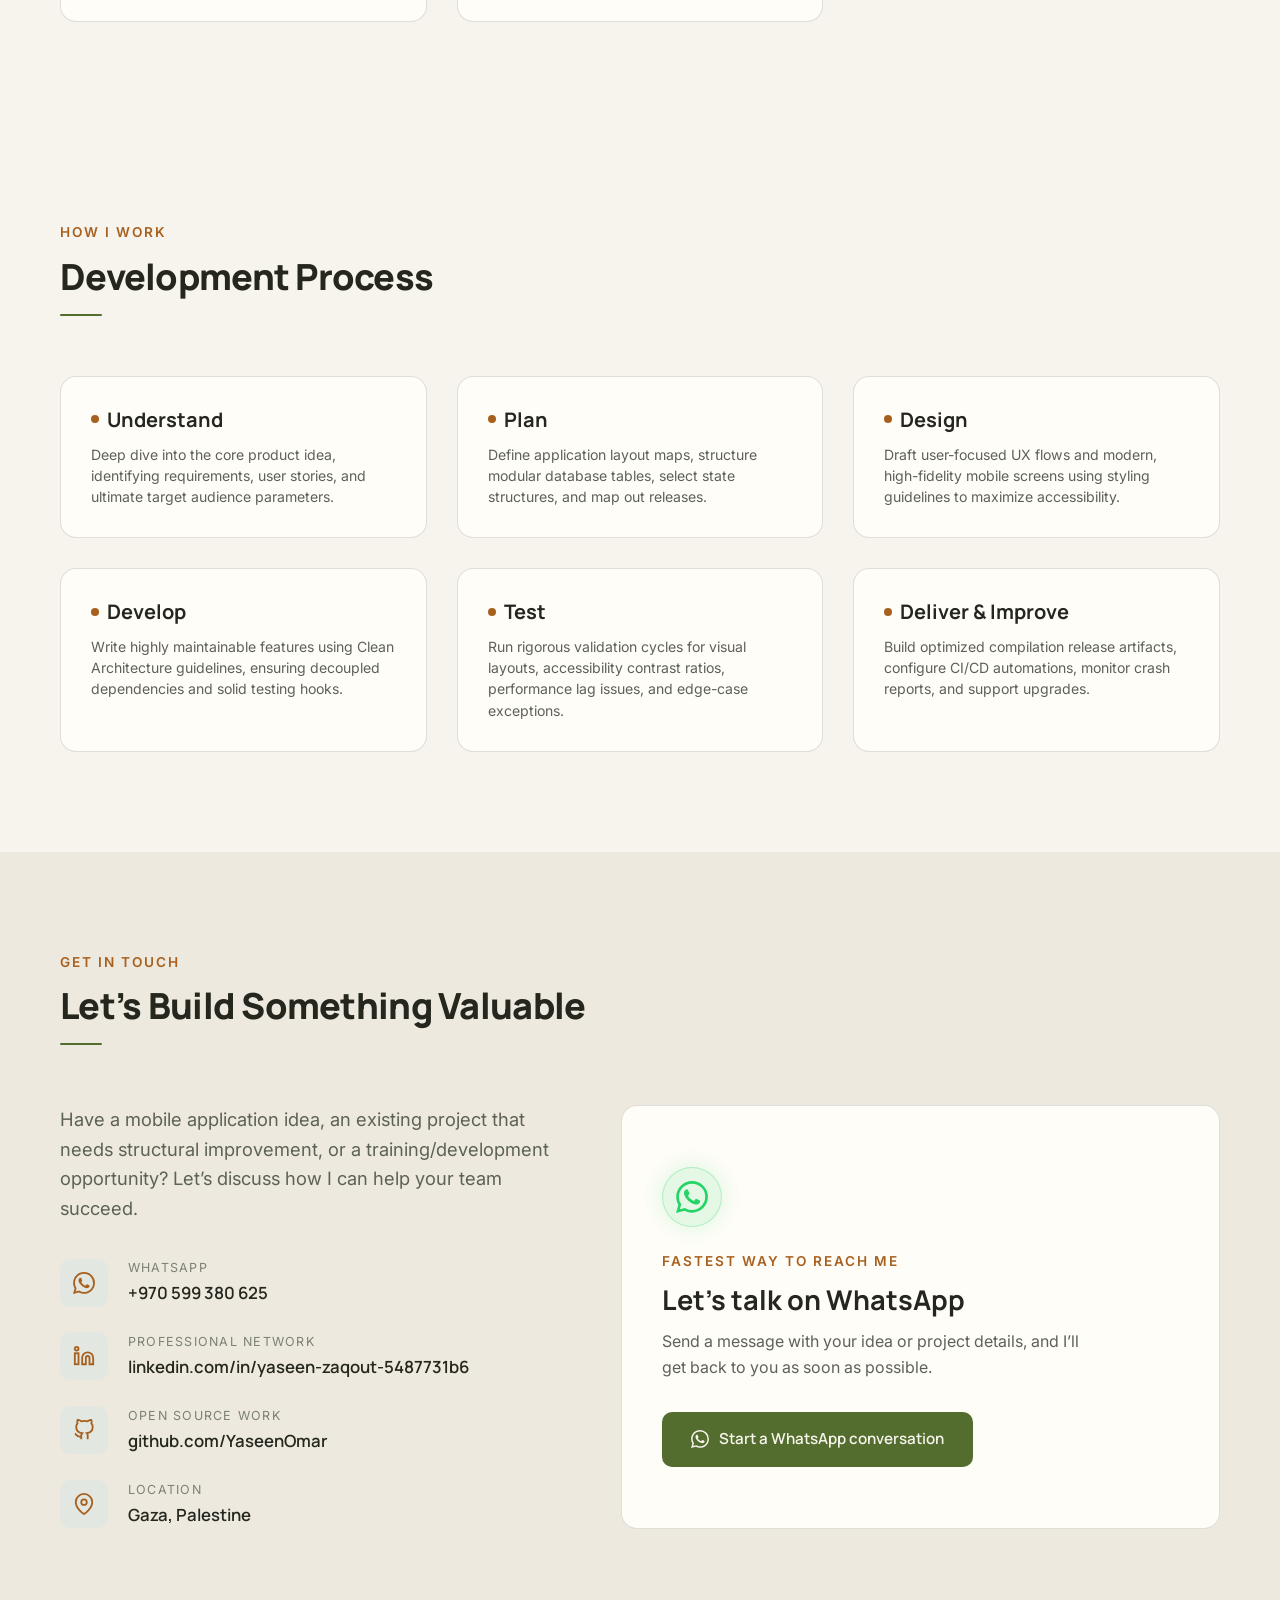
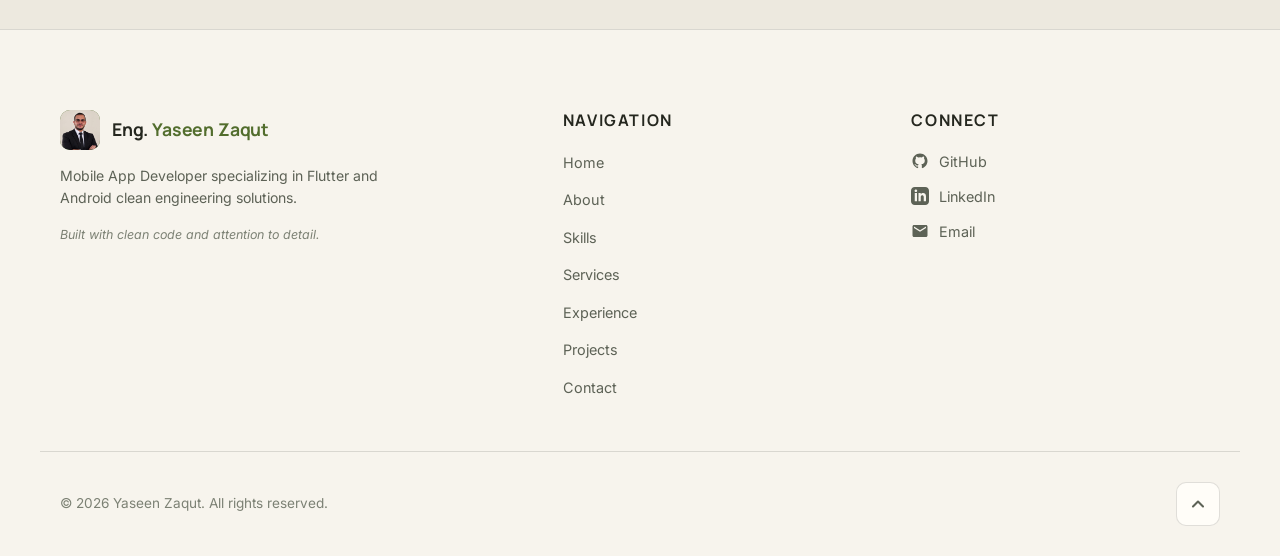
==== commit e44ef46d: "feat: add CV document, update hero download link, and reorder experience section ahead of projects" ====
--- a/index.html
+++ b/index.html
@@ -103,8 +103,8 @@
           <li><a href="#about" class="nav-link">About</a></li>
           <li><a href="#skills" class="nav-link">Skills</a></li>
           <li><a href="#services" class="nav-link">Services</a></li>
+          <li><a href="#experience" class="nav-link">Experience</a></li>
           <li><a href="#projects" class="nav-link">Projects</a></li>
-          <li><a href="#experience" class="nav-link">Experience</a></li>
           <li><a href="#contact" class="nav-link">Contact</a></li>
         </ul>
       </nav>
@@ -139,8 +139,8 @@
       <li><a href="#about" class="mobile-nav-link">About</a></li>
       <li><a href="#skills" class="mobile-nav-link">Skills</a></li>
       <li><a href="#services" class="mobile-nav-link">Services</a></li>
+      <li><a href="#experience" class="mobile-nav-link">Experience</a></li>
       <li><a href="#projects" class="mobile-nav-link">Projects</a></li>
-      <li><a href="#experience" class="mobile-nav-link">Experience</a></li>
       <li><a href="#contact" class="mobile-nav-link">Contact</a></li>
       <li class="mobile-cta-item"><a href="#contact" class="btn btn-primary btn-full">Let’s Work Together</a></li>
     </ul>
@@ -169,8 +169,7 @@
 
           <div class="hero-actions reveal-item">
             <a href="#projects" class="btn btn-primary">View My Projects</a>
-            <!-- Resume Link (Editable Placeholder) -->
-            <!-- Note to Yaseen: Upload your CV as "Yaseen-Zaqut-CV.pdf" in the assets/documents/ folder to make this download work -->
+            <!-- Download CV -->
             <a href="assets/documents/Yaseen-Zaqut-CV.pdf" class="btn btn-secondary" download="Yaseen-Zaqut-CV.pdf">Download CV</a>
           </div>
 
@@ -543,6 +542,101 @@
       </div>
     </section>
 
+    <!-- Experience & Training Section -->
+    <section id="experience" class="experience-section" aria-label="Experience &amp; Education Timeline">
+      <div class="container">
+        <div class="section-header reveal-item">
+          <span class="section-subtitle">My Journey</span>
+          <h2 class="section-title">Experience &amp; Training</h2>
+          <div class="section-underline"></div>
+        </div>
+
+        <div class="timeline-container">
+
+          <!-- Experience Item: Ajyal Training & Incubation Program -->
+          <div class="timeline-item reveal-item">
+            <div class="timeline-dot"></div>
+            <div class="timeline-header">
+              <span class="timeline-date">14/09/2026 – 09/11/2026</span>
+              <h3 class="timeline-title">Flutter Trainer &amp; Technical Supervisor</h3>
+              <span class="timeline-org">Ajyal Training &amp; Incubation Program &bull; PNGO (Funded by UNDP)</span>
+            </div>
+            <div class="timeline-body">
+              <p>Delivered technical training and coaching in Flutter and mobile application development as part of a structured training and incubation program.</p>
+              <ul class="timeline-list">
+                <li>Supervised and guided 17 trainees through the development of team-based mobile application projects from initial ideas to working prototypes.</li>
+                <li>Provided technical guidance in Dart, Flutter, state management, REST API integration, and Clean Software Architecture.</li>
+                <li>Mentored teams in collaborative software development practices using Git and GitHub, conducting evaluations, project reviews, and actionable feedback sessions.</li>
+              </ul>
+            </div>
+          </div>
+
+          <!-- Experience Item: Code Nest -->
+          <div class="timeline-item reveal-item">
+            <div class="timeline-dot"></div>
+            <div class="timeline-header">
+              <span class="timeline-date">Present</span>
+              <h3 class="timeline-title">Flutter Trainer</h3>
+              <span class="timeline-org">Code Nest</span>
+            </div>
+            <div class="timeline-body">
+              <p>Delivering structured Flutter training sessions covering Dart fundamentals, Object-Oriented Programming, and cross-platform mobile application development.</p>
+              <ul class="timeline-list">
+                <li>Teaching practical concepts including widgets, layouts, navigation, state management, REST API integration, and application architecture.</li>
+                <li>Guiding trainees through hands-on exercises and real-world Flutter projects.</li>
+                <li>Conducting code reviews and providing technical feedback to improve trainees' software engineering practices and debugging skills.</li>
+              </ul>
+            </div>
+          </div>
+
+          <!-- Experience Item: Mobile App Developer - The Chance -->
+          <div class="timeline-item reveal-item">
+            <div class="timeline-dot"></div>
+            <div class="timeline-header">
+              <span class="timeline-date">04/2025 – 12/2025</span>
+              <h3 class="timeline-title">Mobile App Developer</h3>
+              <span class="timeline-org">The Chance</span>
+            </div>
+            <div class="timeline-body">
+              <p>Contributed to the development and successful launch of 5+ mobile applications with high performance and maintainable structure.</p>
+              <ul class="timeline-list">
+                <li>Reduced post-release bugs by 30% through improved testing practices and unit testing.</li>
+                <li>Improved code maintainability and reduced developer onboarding time by 40% through Clean Architecture and modular code organization.</li>
+                <li>Collaborated with teams on debugging, code reviews, feature development, and performance optimization.</li>
+              </ul>
+            </div>
+          </div>
+
+          <!-- Experience Item: Flutter Mentor & Community Workshops -->
+          <div class="timeline-item reveal-item">
+            <div class="timeline-dot"></div>
+            <div class="timeline-header">
+              <span class="timeline-date">November 2024</span>
+              <h3 class="timeline-title">Flutter Mentor &amp; Workshop Presenter</h3>
+              <span class="timeline-org">Gaza Tech Builder &bull; Community Mentorship</span>
+            </div>
+            <div class="timeline-body">
+              <p>Mentored junior developers in Flutter fundamentals and application architecture, simplifying advanced concepts like state management, Cubit, MVVM, and Clean Architecture through hands-on live-coding workshops.</p>
+            </div>
+          </div>
+
+          <!-- Experience Item: Learning Journey -->
+          <div class="timeline-item learning-timeline-item reveal-item">
+            <div class="timeline-dot learning"></div>
+            <div class="timeline-header">
+              <span class="timeline-date status-tag">Currently Learning</span>
+              <h3 class="timeline-title">Backend Development Learning Journey</h3>
+              <span class="timeline-org">Self-Driven Upskilling</span>
+            </div>
+            <div class="timeline-body">
+              <p>Actively expanding backend architecture skills to complement frontend expertise. Currently building projects with Spring Boot utilizing Kotlin, relational databases (PostgreSQL), and REST systems using .NET.</p>
+            </div>
+          </div>
+
+        </div>
+      </div>
+    </section>
+
     <!-- Featured Projects Section -->
     <section id="projects" class="projects-section" aria-label="Portfolio Projects">
       <div class="container">
@@ -839,118 +933,6 @@
       </div>
     </section>
 
-    <!-- Experience & Training Section -->
-    <section id="experience" class="experience-section" aria-label="Experience &amp; Education Timeline">
-      <div class="container">
-        <div class="section-header reveal-item">
-          <span class="section-subtitle">My Journey</span>
-          <h2 class="section-title">Experience &amp; Training</h2>
-          <div class="section-underline"></div>
-        </div>
-
-        <div class="timeline-container">
-          
-          <!-- Experience Item: Ajyal Training & Incubation Program -->
-          <div class="timeline-item reveal-item">
-            <div class="timeline-dot"></div>
-            <div class="timeline-header">
-              <span class="timeline-date">14/09/2026 – 09/11/2026</span>
-              <h3 class="timeline-title">Flutter Trainer &amp; Technical Supervisor</h3>
-              <span class="timeline-org">Ajyal Training &amp; Incubation Program &bull; PNGO (Funded by UNDP)</span>
-            </div>
-            <div class="timeline-body">
-              <p>Delivered technical training and coaching in Flutter and mobile application development as part of a structured training and incubation program.</p>
-              <ul class="timeline-list">
-                <li>Supervised and guided 17 trainees through the development of team-based mobile application projects from initial ideas to working prototypes.</li>
-                <li>Provided technical guidance in Dart, Flutter, state management, REST API integration, and Clean Software Architecture.</li>
-                <li>Mentored teams in collaborative software development practices using Git and GitHub, conducting evaluations, project reviews, and actionable feedback sessions.</li>
-              </ul>
-            </div>
-          </div>
-
-          <!-- Experience Item: Code Nest -->
-          <div class="timeline-item reveal-item">
-            <div class="timeline-dot"></div>
-            <div class="timeline-header">
-              <span class="timeline-date">Present</span>
-              <h3 class="timeline-title">Flutter Trainer</h3>
-              <span class="timeline-org">Code Nest</span>
-            </div>
-            <div class="timeline-body">
-              <p>Delivering structured Flutter training sessions covering Dart fundamentals, Object-Oriented Programming, and cross-platform mobile application development.</p>
-              <ul class="timeline-list">
-                <li>Teaching practical concepts including widgets, layouts, navigation, state management, REST API integration, and application architecture.</li>
-                <li>Guiding trainees through hands-on exercises and real-world Flutter projects.</li>
-                <li>Conducting code reviews and providing technical feedback to improve trainees' software engineering practices and debugging skills.</li>
-              </ul>
-            </div>
-          </div>
-
-          <!-- Experience Item: Mobile App Developer - The Chance -->
-          <div class="timeline-item reveal-item">
-            <div class="timeline-dot"></div>
-            <div class="timeline-header">
-              <span class="timeline-date">04/2025 – 12/2025</span>
-              <h3 class="timeline-title">Mobile App Developer</h3>
-              <span class="timeline-org">The Chance</span>
-            </div>
-            <div class="timeline-body">
-              <p>Contributed to the development and successful launch of 5+ mobile applications with high performance and maintainable structure.</p>
-              <ul class="timeline-list">
-                <li>Reduced post-release bugs by 30% through improved testing practices and unit testing.</li>
-                <li>Improved code maintainability and reduced developer onboarding time by 40% through Clean Architecture and modular code organization.</li>
-                <li>Collaborated with teams on debugging, code reviews, feature development, and performance optimization.</li>
-              </ul>
-            </div>
-          </div>
-
-          <!-- Experience Item: Java Trainer - NAWA Center -->
-          <div class="timeline-item reveal-item">
-            <div class="timeline-dot"></div>
-            <div class="timeline-header">
-              <span class="timeline-date">July 2025</span>
-              <h3 class="timeline-title">Java Trainer</h3>
-              <span class="timeline-org">NAWA Center</span>
-            </div>
-            <div class="timeline-body">
-              <p>Delivered Java 1 and Java 2 training courses for students and beginner developers.</p>
-              <ul class="timeline-list">
-                <li>Explained core Object-Oriented Programming concepts: Encapsulation, Inheritance, Polymorphism, and Abstraction.</li>
-                <li>Designed and delivered practical programming exercises, guiding learners through hands-on projects, debugging, and code quality improvement.</li>
-              </ul>
-            </div>
-          </div>
-
-          <!-- Experience Item: Flutter Mentor & Community Workshops -->
-          <div class="timeline-item reveal-item">
-            <div class="timeline-dot"></div>
-            <div class="timeline-header">
-              <span class="timeline-date">November 2024</span>
-              <h3 class="timeline-title">Flutter Mentor &amp; Workshop Presenter</h3>
-              <span class="timeline-org">Gaza Tech Builder &bull; Community Mentorship</span>
-            </div>
-            <div class="timeline-body">
-              <p>Mentored junior developers in Flutter fundamentals and application architecture, simplifying advanced concepts like state management, Cubit, MVVM, and Clean Architecture through hands-on live-coding workshops.</p>
-            </div>
-          </div>
-
-          <!-- Experience Item: Learning Journey -->
-          <div class="timeline-item learning-timeline-item reveal-item">
-            <div class="timeline-dot learning"></div>
-            <div class="timeline-header">
-              <span class="timeline-date status-tag">Currently Learning</span>
-              <h3 class="timeline-title">Backend Development Learning Journey</h3>
-              <span class="timeline-org">Self-Driven Upskilling</span>
-            </div>
-            <div class="timeline-body">
-              <p>Actively expanding backend architecture skills to complement frontend expertise. Currently building projects with Spring Boot utilizing Kotlin, relational databases (PostgreSQL), and REST systems using .NET.</p>
-            </div>
-          </div>
-
-        </div>
-      </div>
-    </section>
-
     <!-- Development Process Section -->
     <section id="process" class="process-section" aria-label="Development Process">
       <div class="container">
@@ -1187,8 +1169,8 @@
           <li><a href="#about">About</a></li>
           <li><a href="#skills">Skills</a></li>
           <li><a href="#services">Services</a></li>
+          <li><a href="#experience">Experience</a></li>
           <li><a href="#projects">Projects</a></li>
-          <li><a href="#experience">Experience</a></li>
           <li><a href="#contact">Contact</a></li>
         </ul>
       </div>
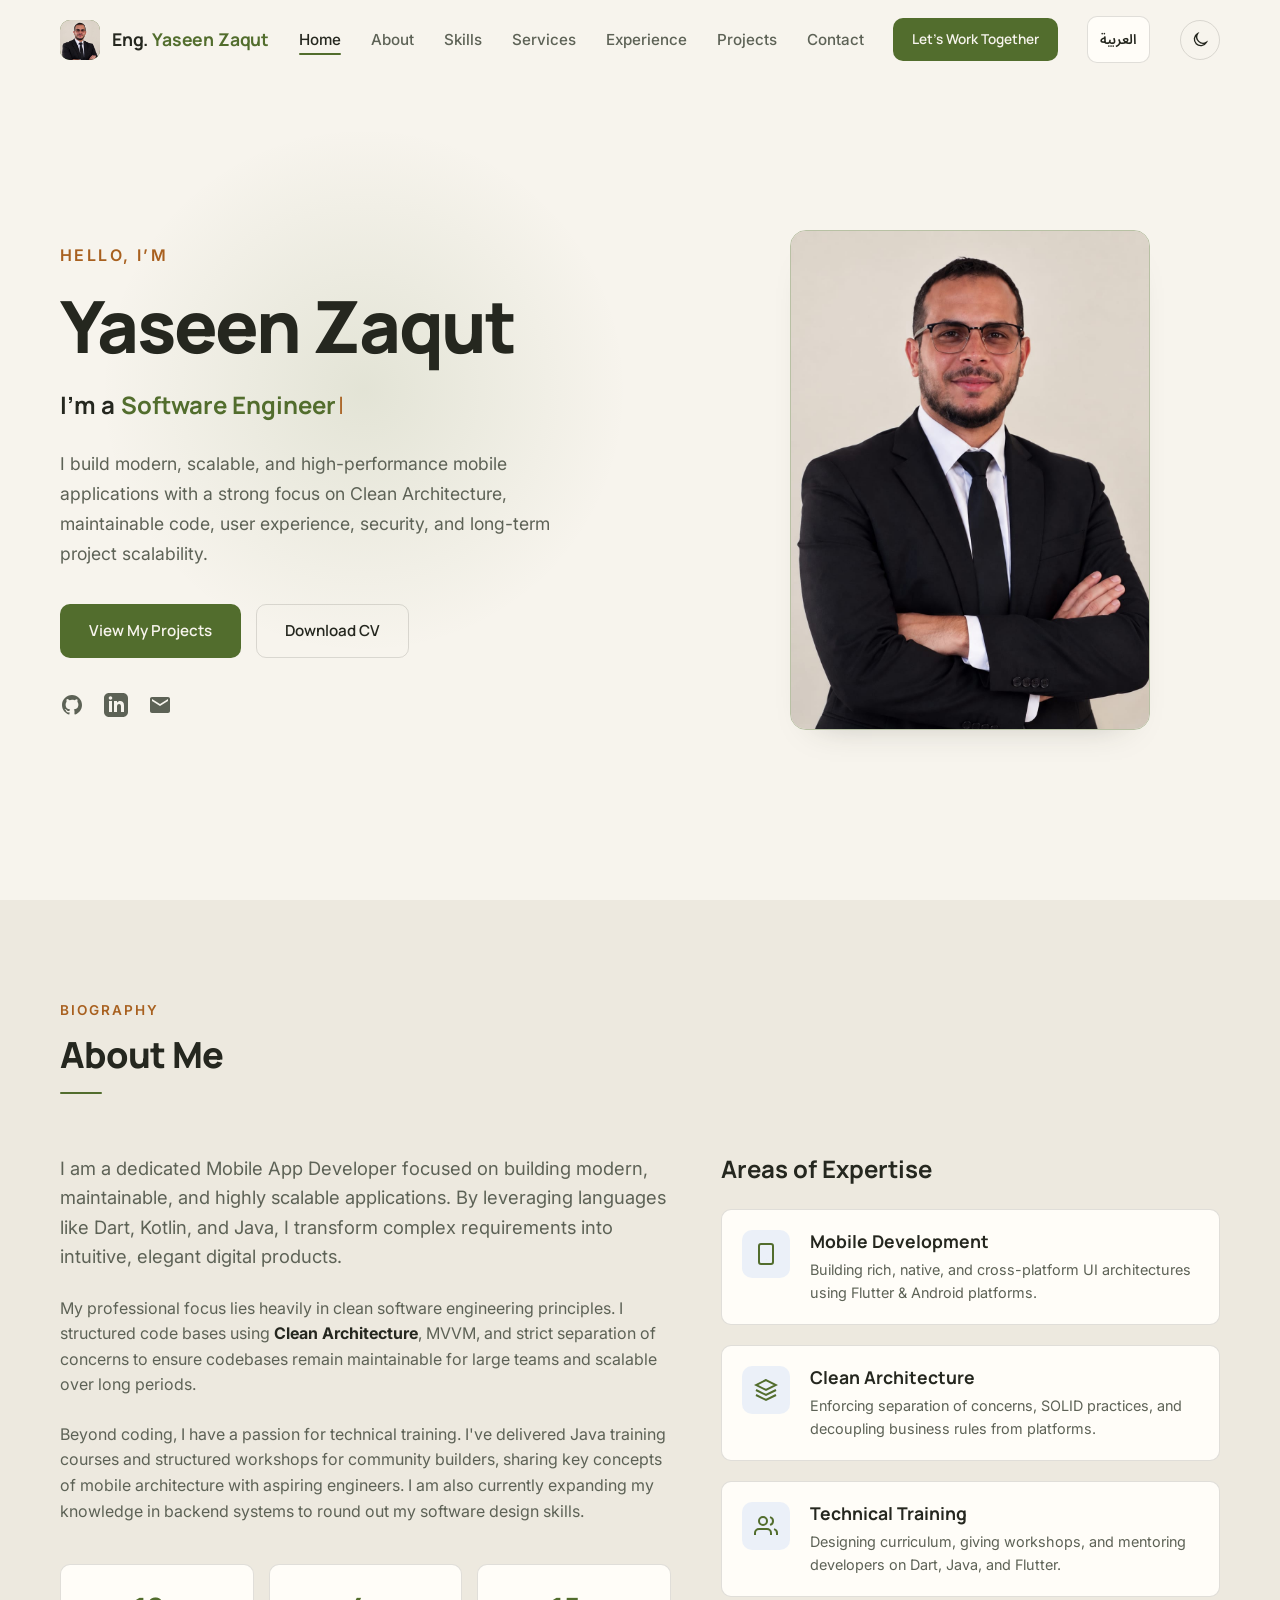
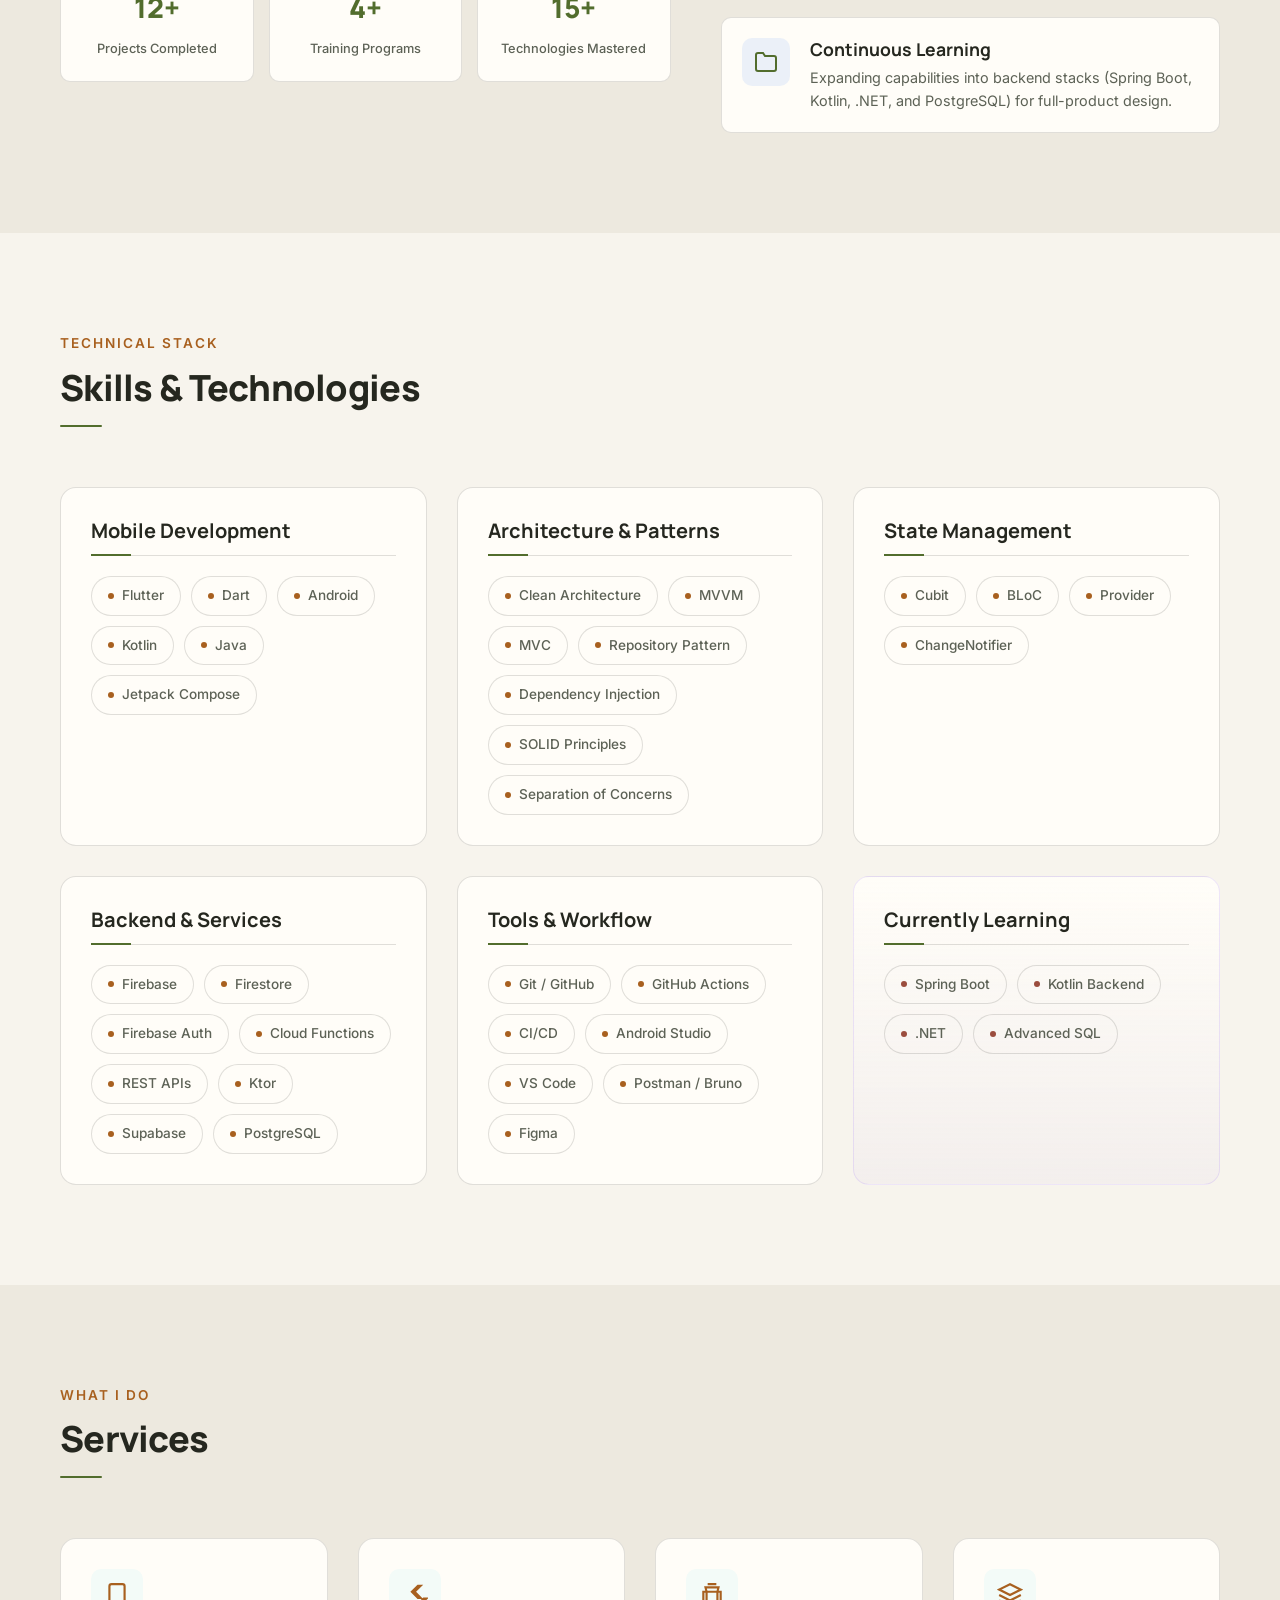
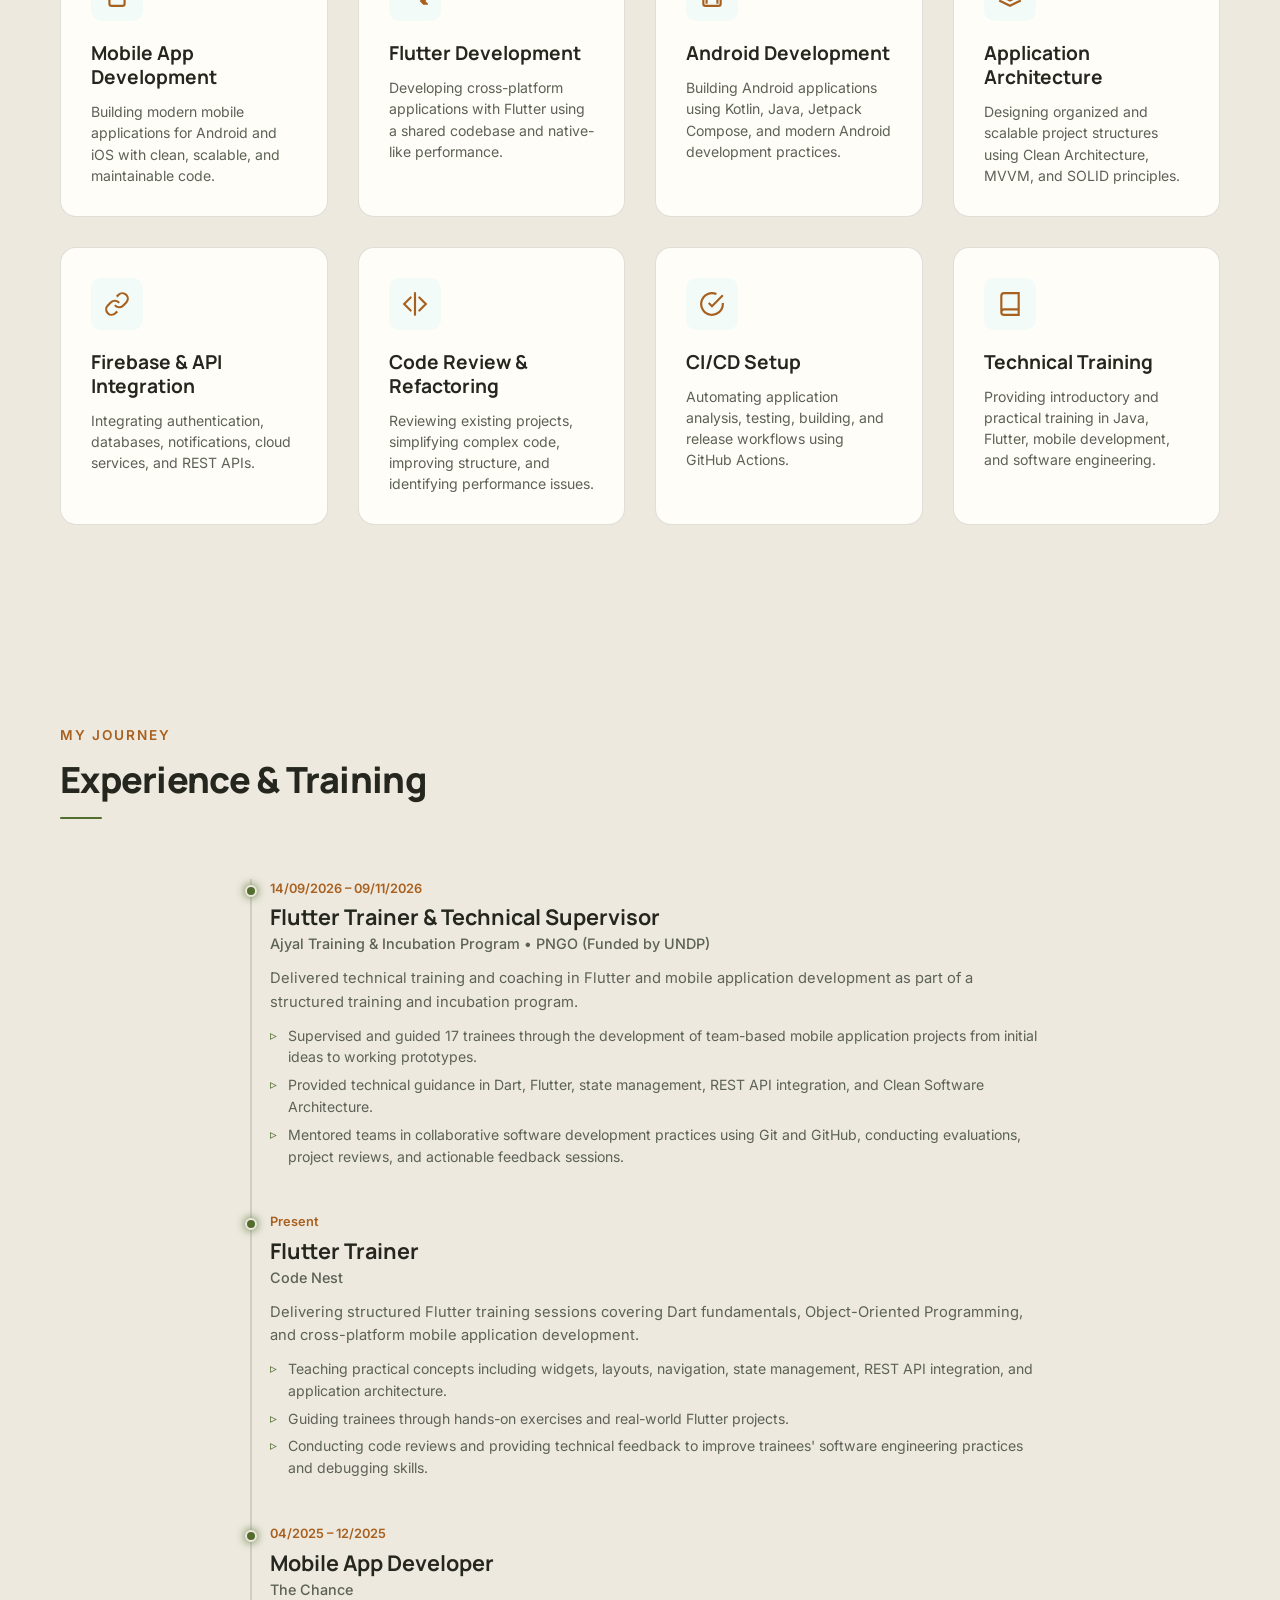
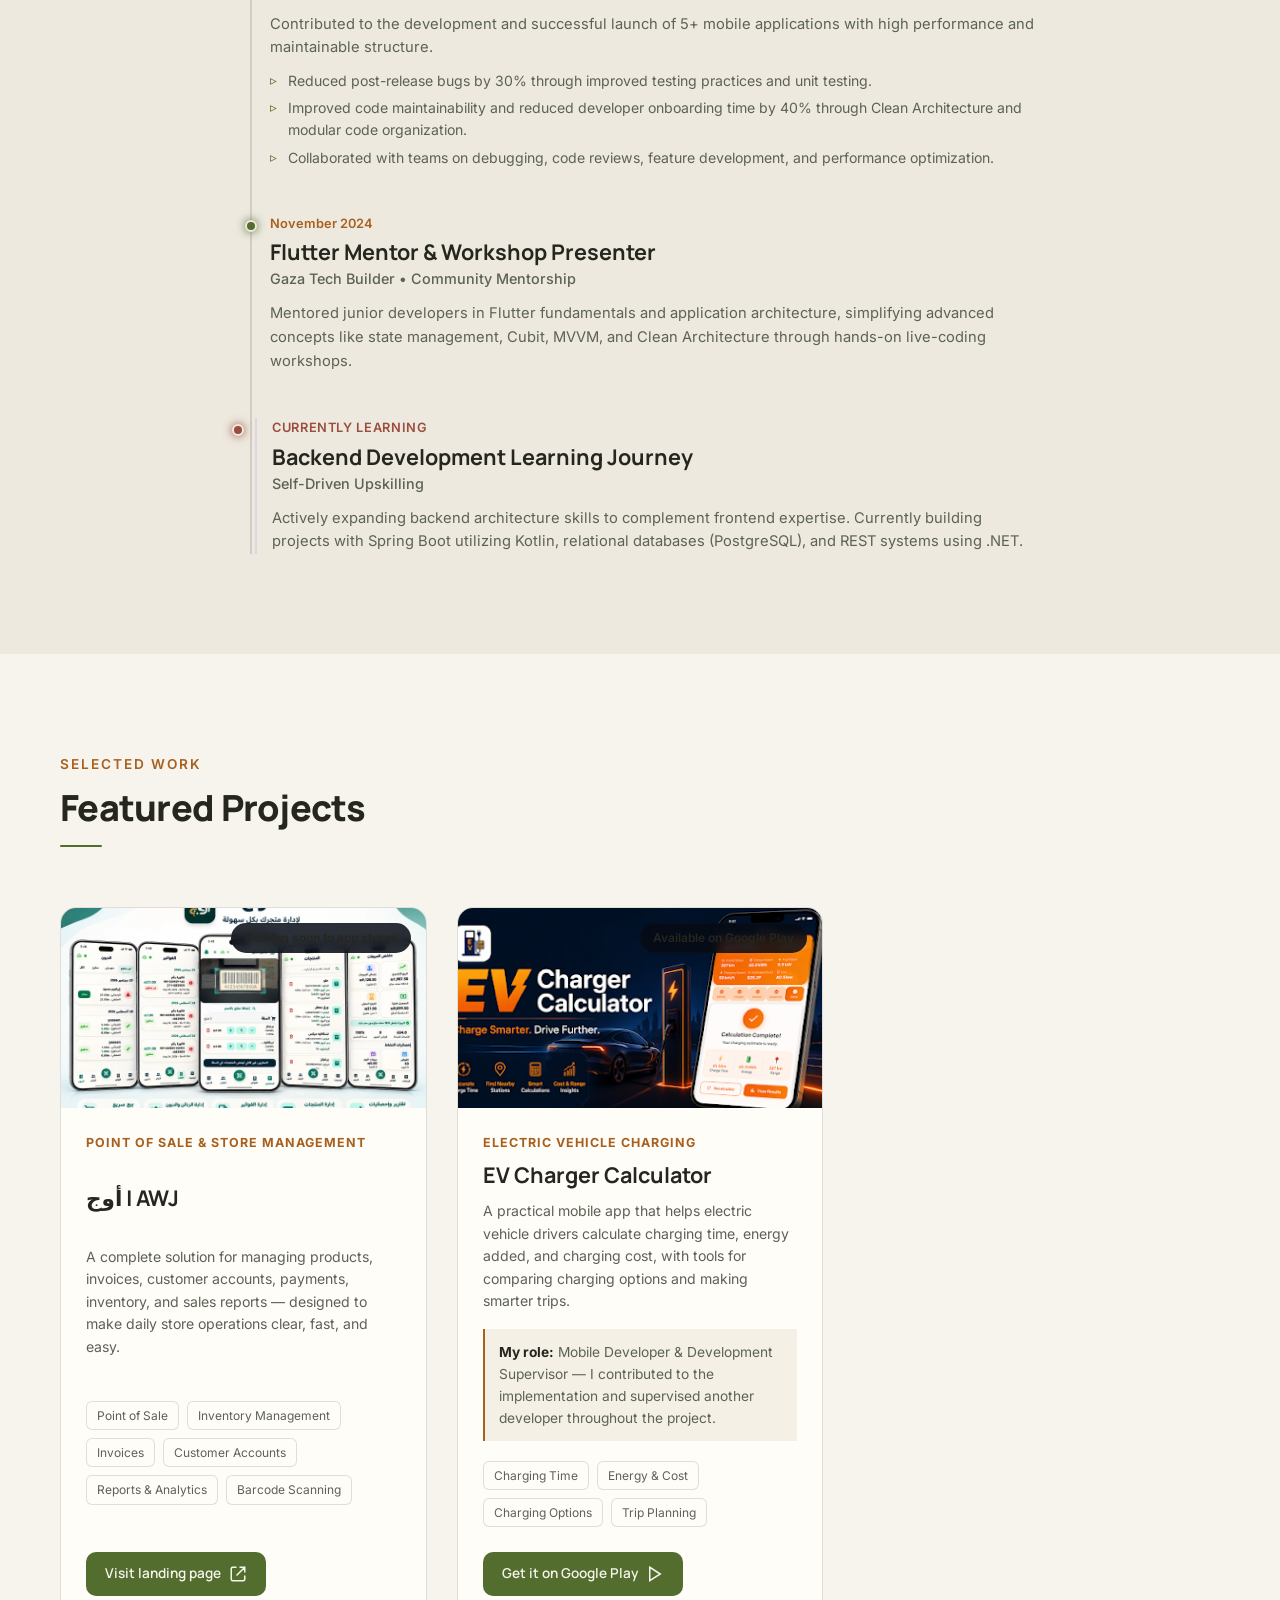
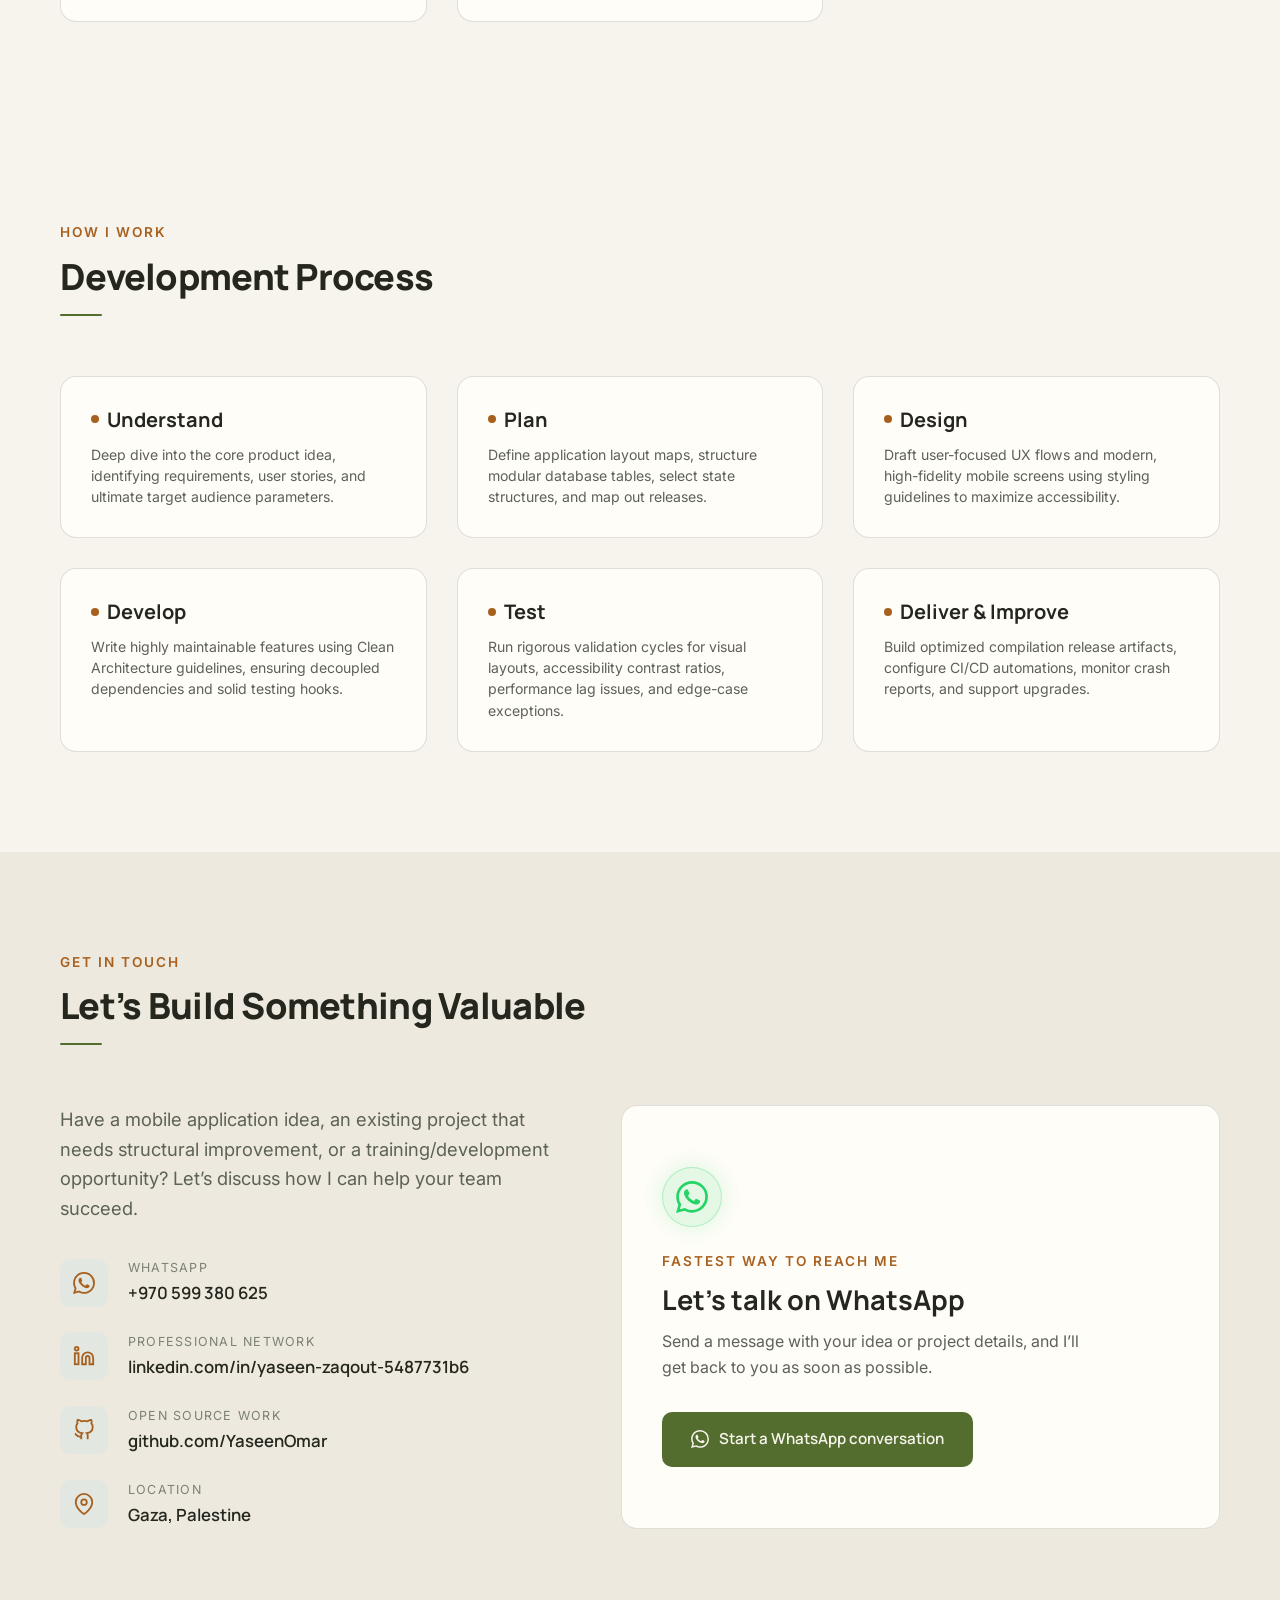
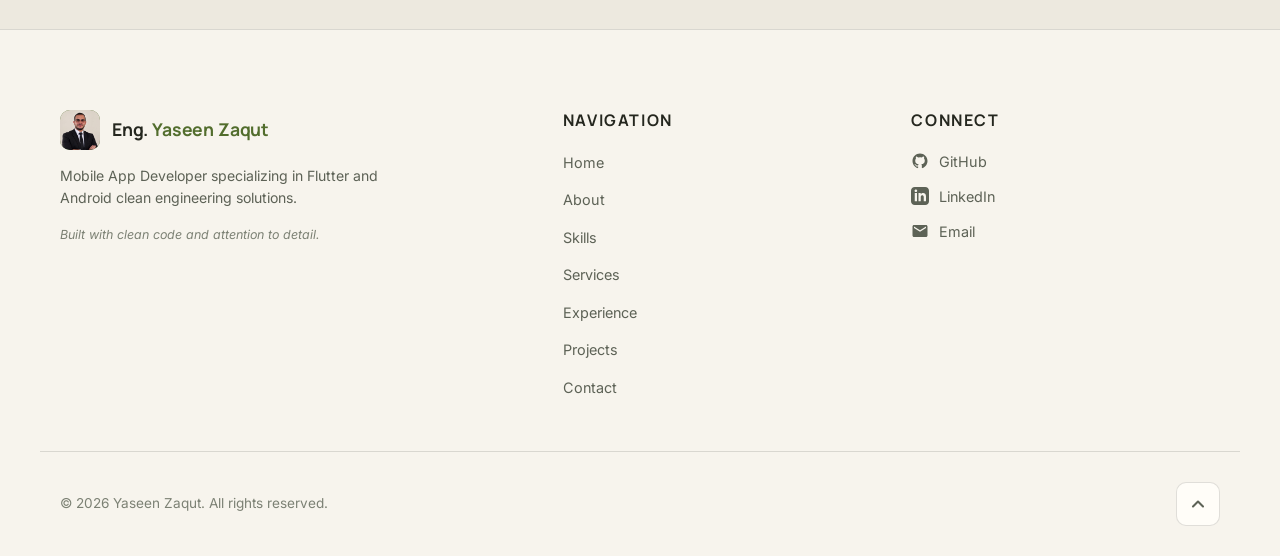
==== commit e26dfe4d: "```text feat: add Arabic language support, language toggle button, and RTL layout styles ```" ====
--- a/index.html
+++ b/index.html
@@ -1,5 +1,5 @@
 <!DOCTYPE html>
-<html lang="en">
+<html lang="en" dir="ltr">
 <head>
   <meta charset="UTF-8">
   <meta name="viewport" content="width=device-width, initial-scale=1.0">
@@ -36,7 +36,7 @@
   <!-- Google Fonts: Inter & Manrope -->
   <link rel="preconnect" href="https://fonts.googleapis.com">
   <link rel="preconnect" href="https://fonts.gstatic.com" crossorigin>
-  <link href="https://fonts.googleapis.com/css2?family=Inter:wght@300;400;500;600;700;800&family=Manrope:wght@400;500;600;700;800&display=swap" rel="stylesheet">
+  <link href="https://fonts.googleapis.com/css2?family=Noto+Sans+Arabic:wght@400;500;600;700;800&family=Inter:wght@300;400;500;600;700;800&family=Manrope:wght@400;500;600;700;800&display=swap" rel="stylesheet">
 
   <!-- Stylesheet -->
   <link rel="stylesheet" href="styles.css">
@@ -114,6 +114,8 @@
         <a href="#contact" class="btn btn-primary btn-sm">Let’s Work Together</a>
       </div>
 
+      <button class="language-toggle" type="button" lang="ar" aria-label="التبديل إلى العربية">العربية</button>
+
       <button class="theme-toggle" type="button" aria-label="Switch color theme" aria-pressed="false">
         <svg class="theme-icon theme-icon-sun" viewBox="0 0 24 24" fill="none" stroke="currentColor" stroke-width="1.8" aria-hidden="true">
           <circle cx="12" cy="12" r="4"></circle><path d="M12 2v2M12 20v2M4.93 4.93l1.41 1.41M17.66 17.66l1.41 1.41M2 12h2M20 12h2M4.93 19.07l1.41-1.41M17.66 6.34l1.41-1.41"></path>
@@ -1212,6 +1214,8 @@
   </footer>
 
   <!-- Script -->
+  <script src="translations.js" defer></script>
+  <script src="language.js" defer></script>
   <script src="script.js" defer></script>
 </body>
 </html>
--- a/styles.css
+++ b/styles.css
@@ -615,14 +615,14 @@
 
 .hero-dynamic-title {
   color: var(--color-primary);
-  margin-left: 6px;
+  margin-inline-start: 6px;
 }
 
 .typing-cursor {
   font-weight: 400;
   color: var(--color-secondary);
   animation: blink 0.8s infinite;
-  margin-left: 2px;
+  margin-inline-start: 2px;
 }
 
 .hero-description {
@@ -2079,3 +2079,62 @@
     box-shadow: none !important;
   }
 }
+
+/* Bilingual navigation and logical layout for Arabic. */
+.language-toggle {
+  flex-shrink: 0;
+  min-height: 44px;
+  padding: 8px 12px;
+  border: 1px solid var(--border-color);
+  border-radius: var(--radius-md);
+  background: var(--bg-card);
+  color: var(--text-primary);
+  font: 600 0.85rem 'Noto Sans Arabic', var(--font-primary);
+  cursor: pointer;
+}
+.language-toggle:hover { border-color: var(--color-primary); }
+.header-container { gap: 12px; }
+html[lang="ar"] {
+  --font-primary: 'Noto Sans Arabic', system-ui, sans-serif;
+  --font-display: 'Noto Sans Arabic', system-ui, sans-serif;
+}
+html[lang="ar"] body { line-height: 1.85; }
+html[lang="ar"] .hero-title { letter-spacing: 0; }
+html[lang="ar"] .hero-content,
+html[lang="ar"] th { text-align: right; }
+html[lang="ar"] .section-subtitle,
+html[lang="ar"] .hero-tagline,
+html[lang="ar"] .footer-heading { letter-spacing: 0; }
+html[dir="rtl"] .timeline-container { padding-left: 0; padding-right: 30px; }
+html[dir="rtl"] .timeline-container::before { left: auto; right: 10px; }
+html[dir="rtl"] .timeline-dot { left: auto; right: -25px; }
+html[dir="rtl"] .timeline-list li { padding-left: 0; padding-right: 18px; }
+html[dir="rtl"] .timeline-list li::before { left: auto; right: 0; content: '◃'; }
+html[dir="rtl"] .learning-timeline-item {
+  border-left: 0;
+  border-right: 2px solid rgba(139, 92, 246, 0.15);
+  padding-left: 0;
+  padding-right: 15px;
+  margin-left: 0;
+  margin-right: -15px;
+}
+html[dir="rtl"] .project-role {
+  border-left: 0;
+  border-right: 2px solid var(--color-secondary);
+}
+.skill-badge, .stat-number, .timeline-date:not(.status-tag), a.info-value {
+  direction: ltr;
+  unicode-bidi: isolate;
+}
+html[lang="ar"] .timeline-date { text-align: right; }
+@media (min-width: 1024px) and (max-width: 1279px) {
+  .header-cta { display: none; }
+}
+@media (max-width: 639px) {
+  .header-container { gap: 8px; }
+  .logo-link { gap: 8px; }
+  .logo-name { font-size: 0.85rem; }
+  .language-toggle { padding: 6px 8px; font-size: 0.8rem; }
+  .theme-toggle { flex-shrink: 0; }
+  html[lang="ar"] .hero-title { font-size: clamp(2.4rem, 10vw, 3.5rem); }
+}
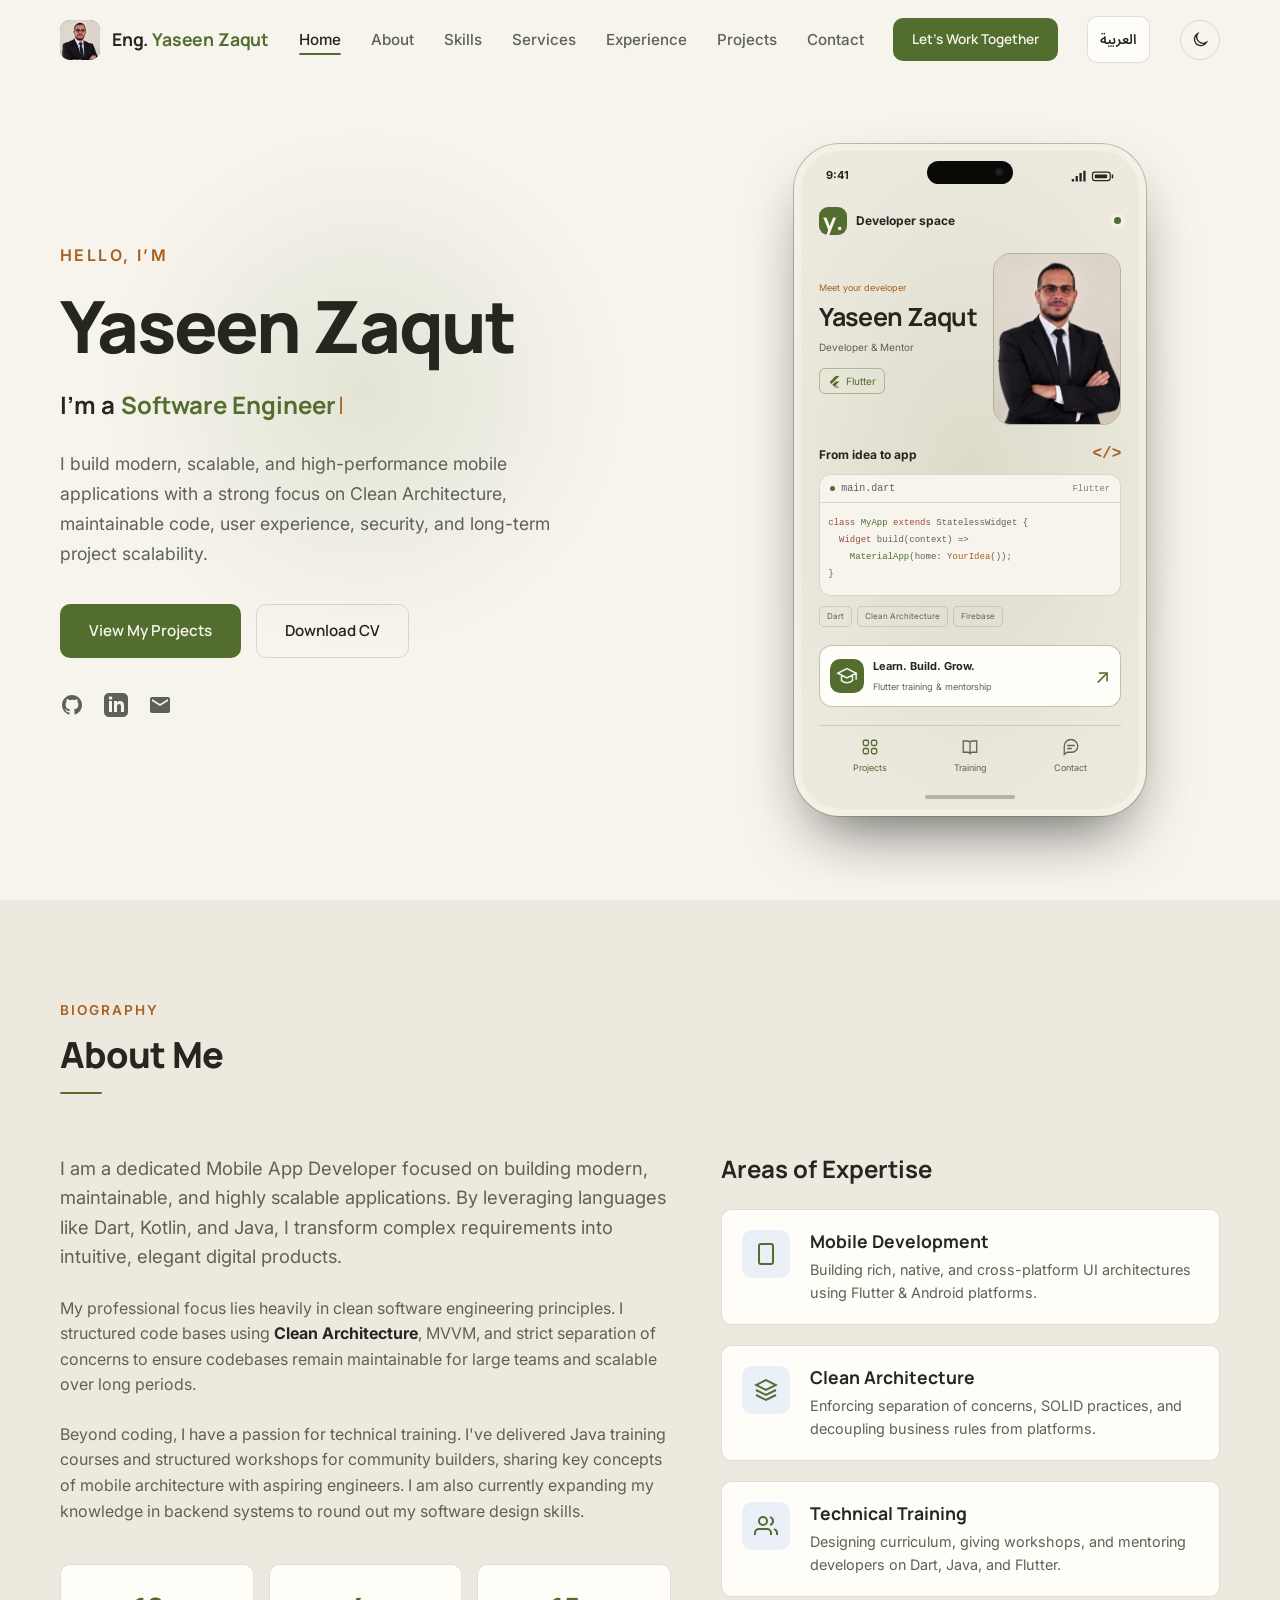
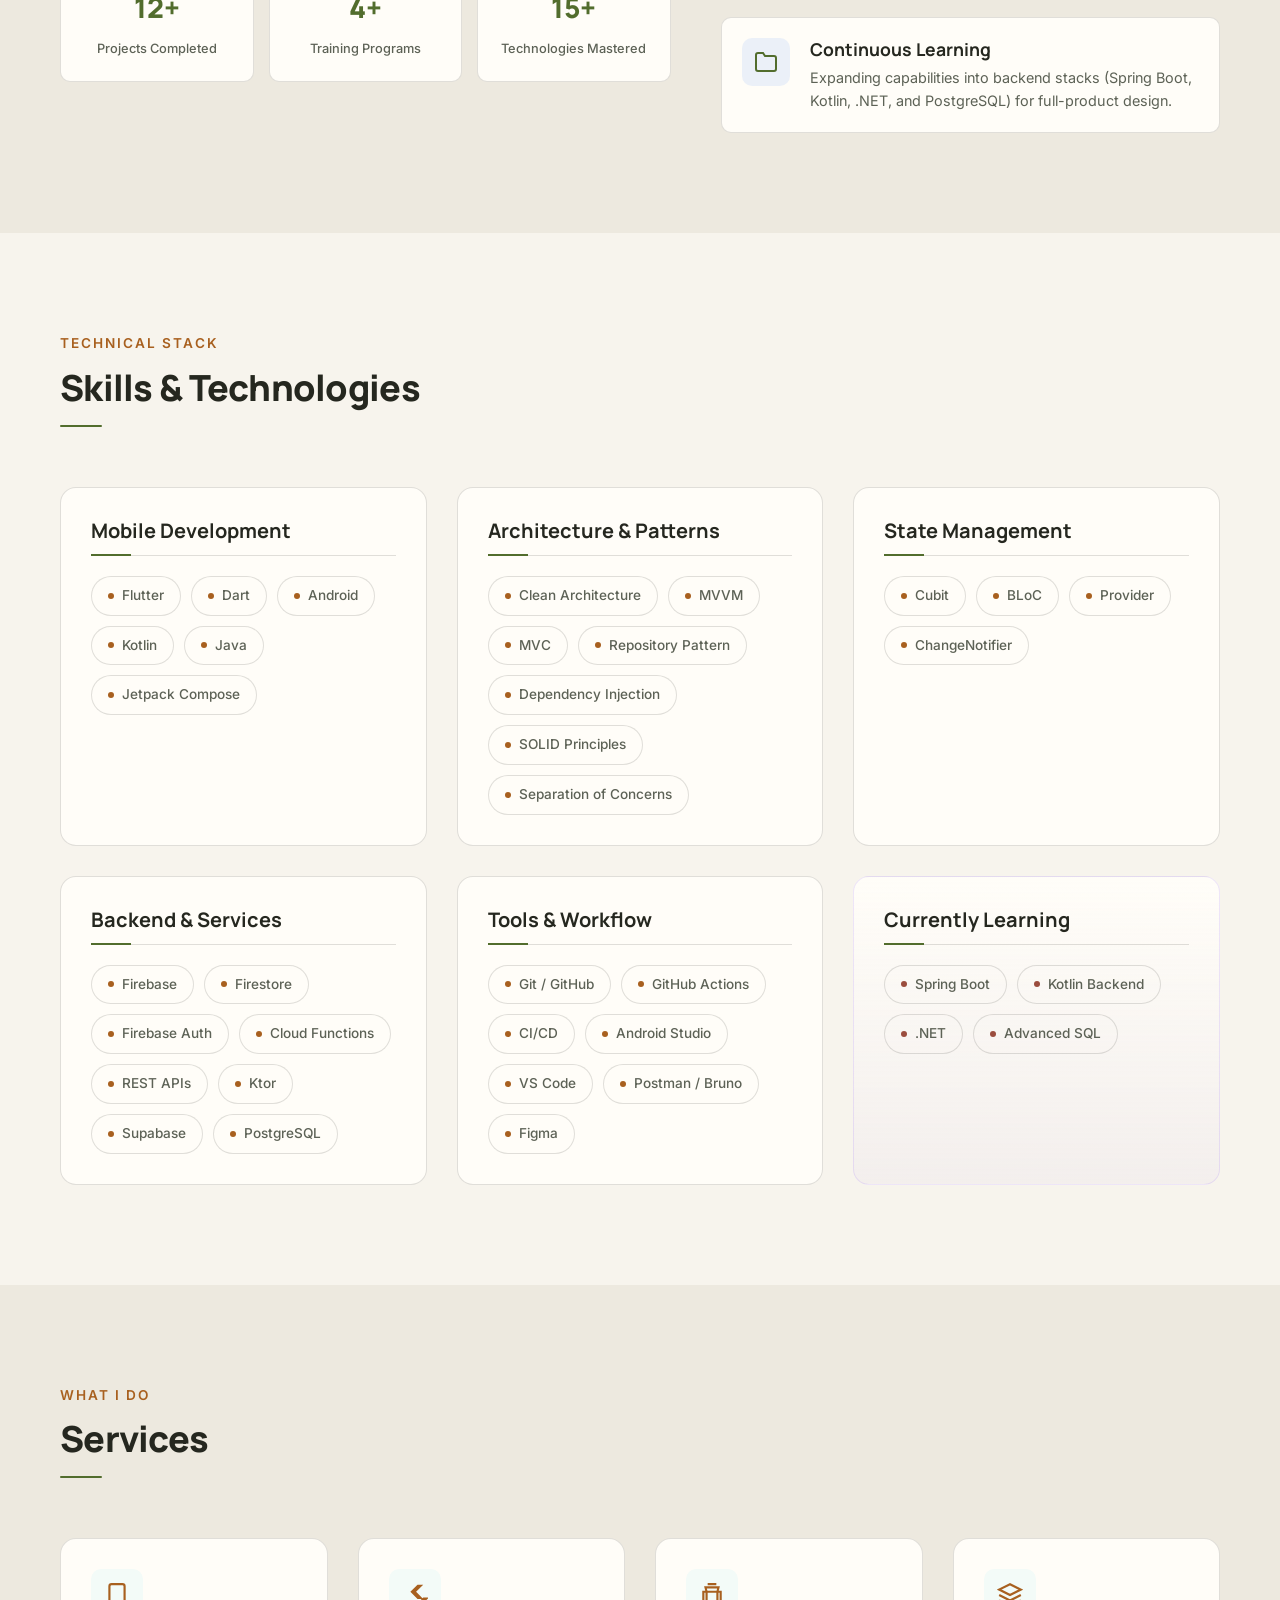
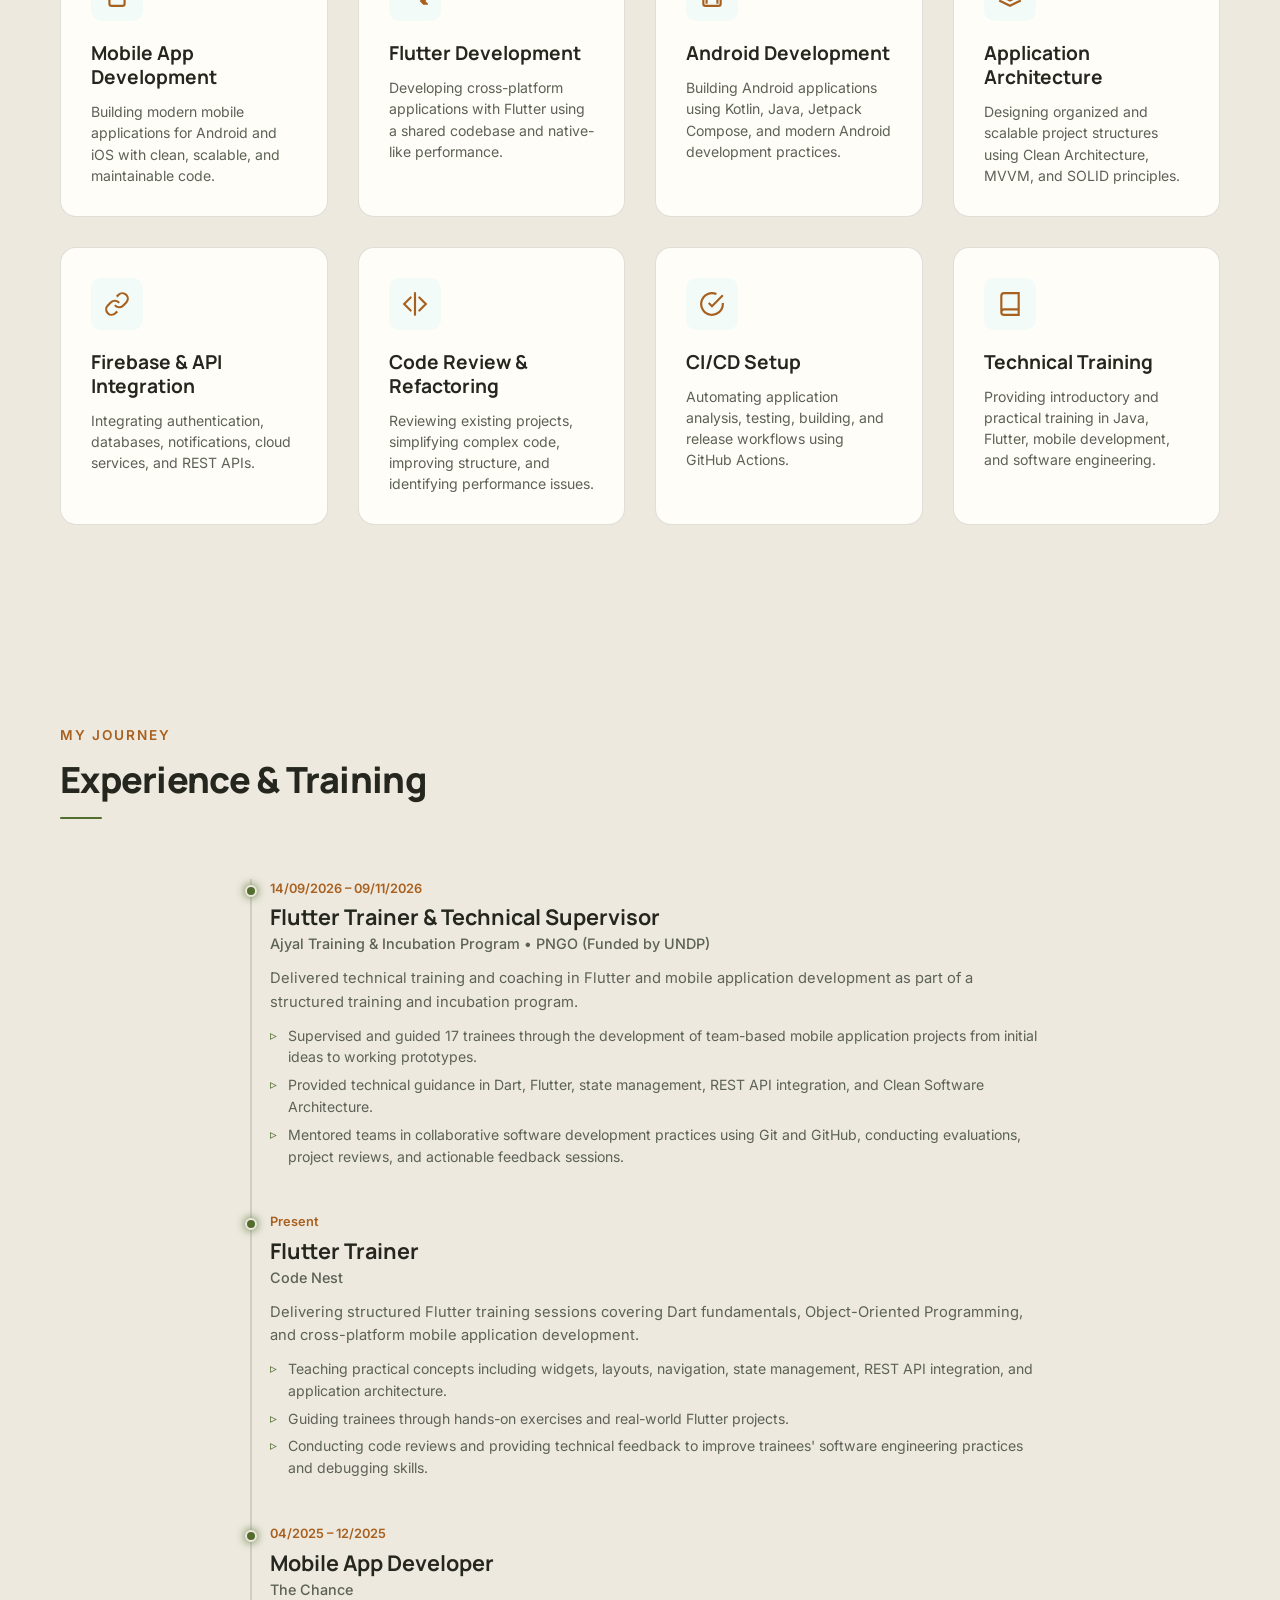
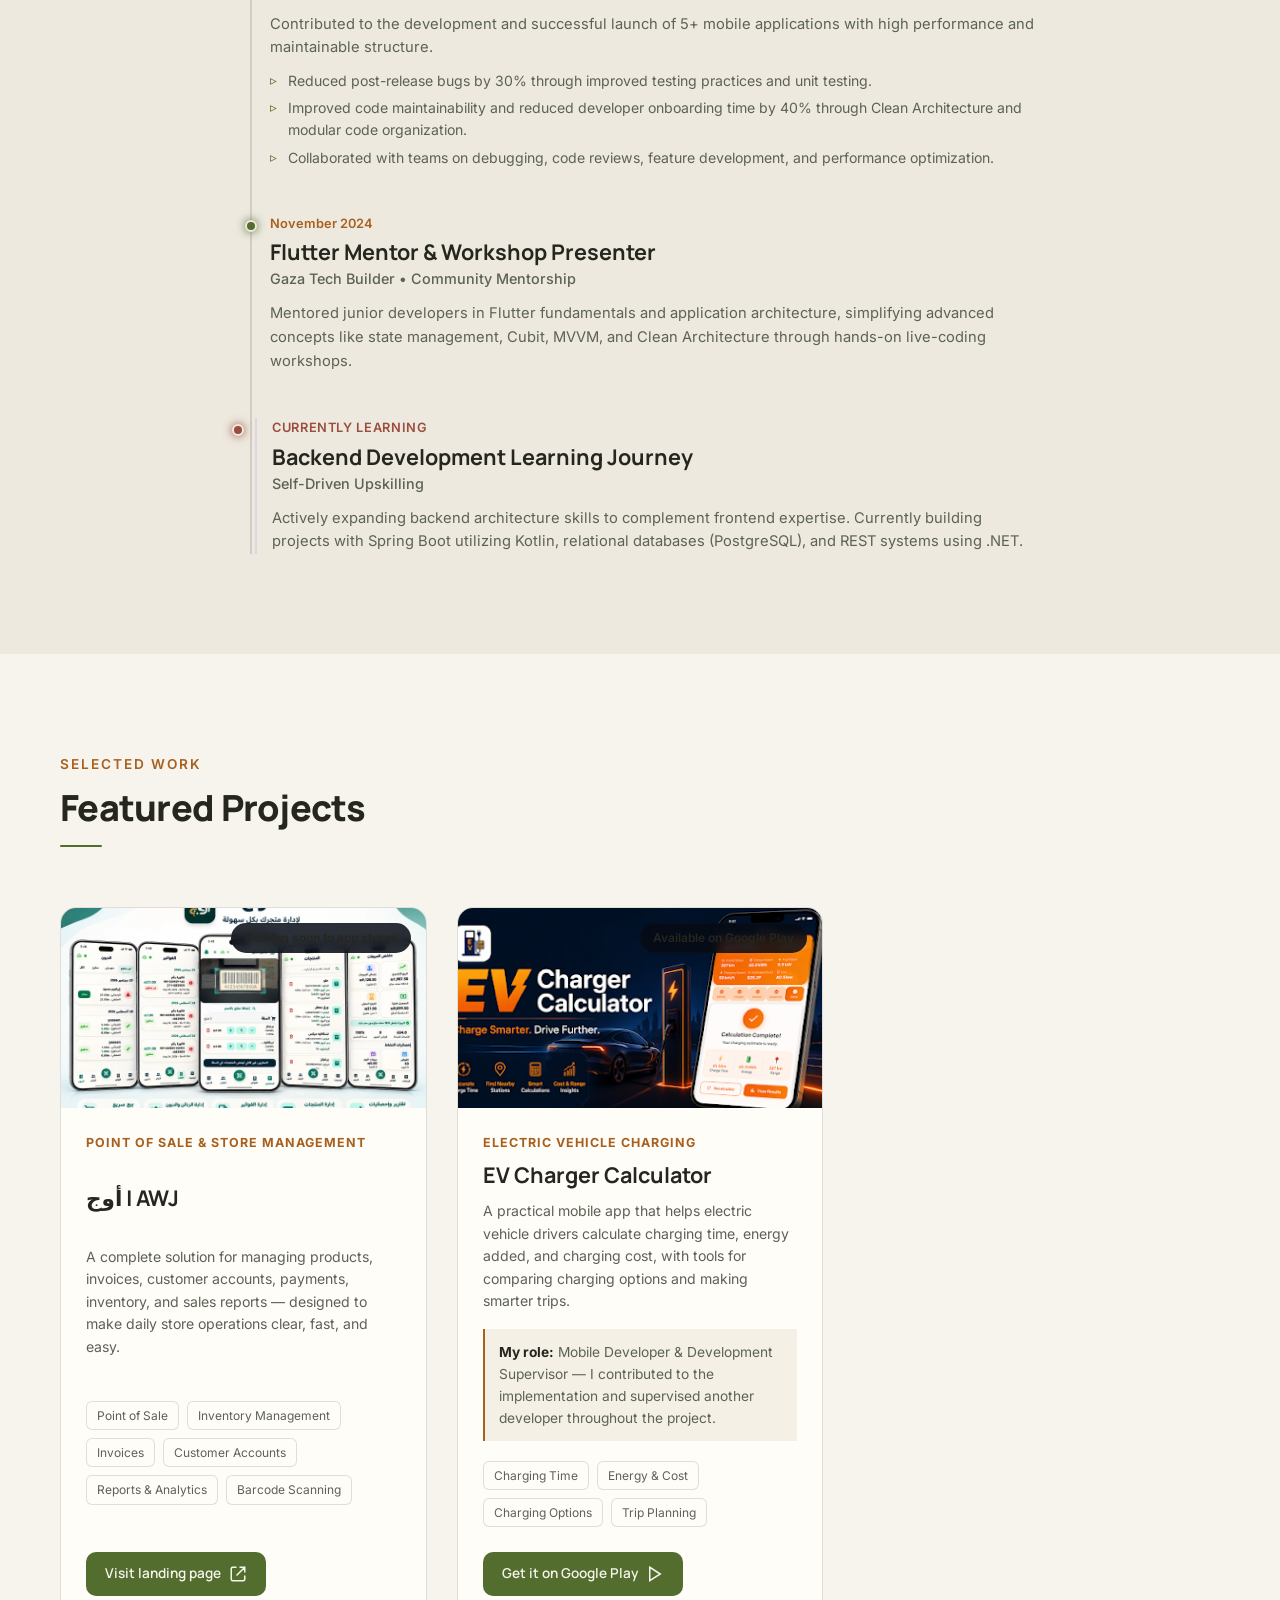
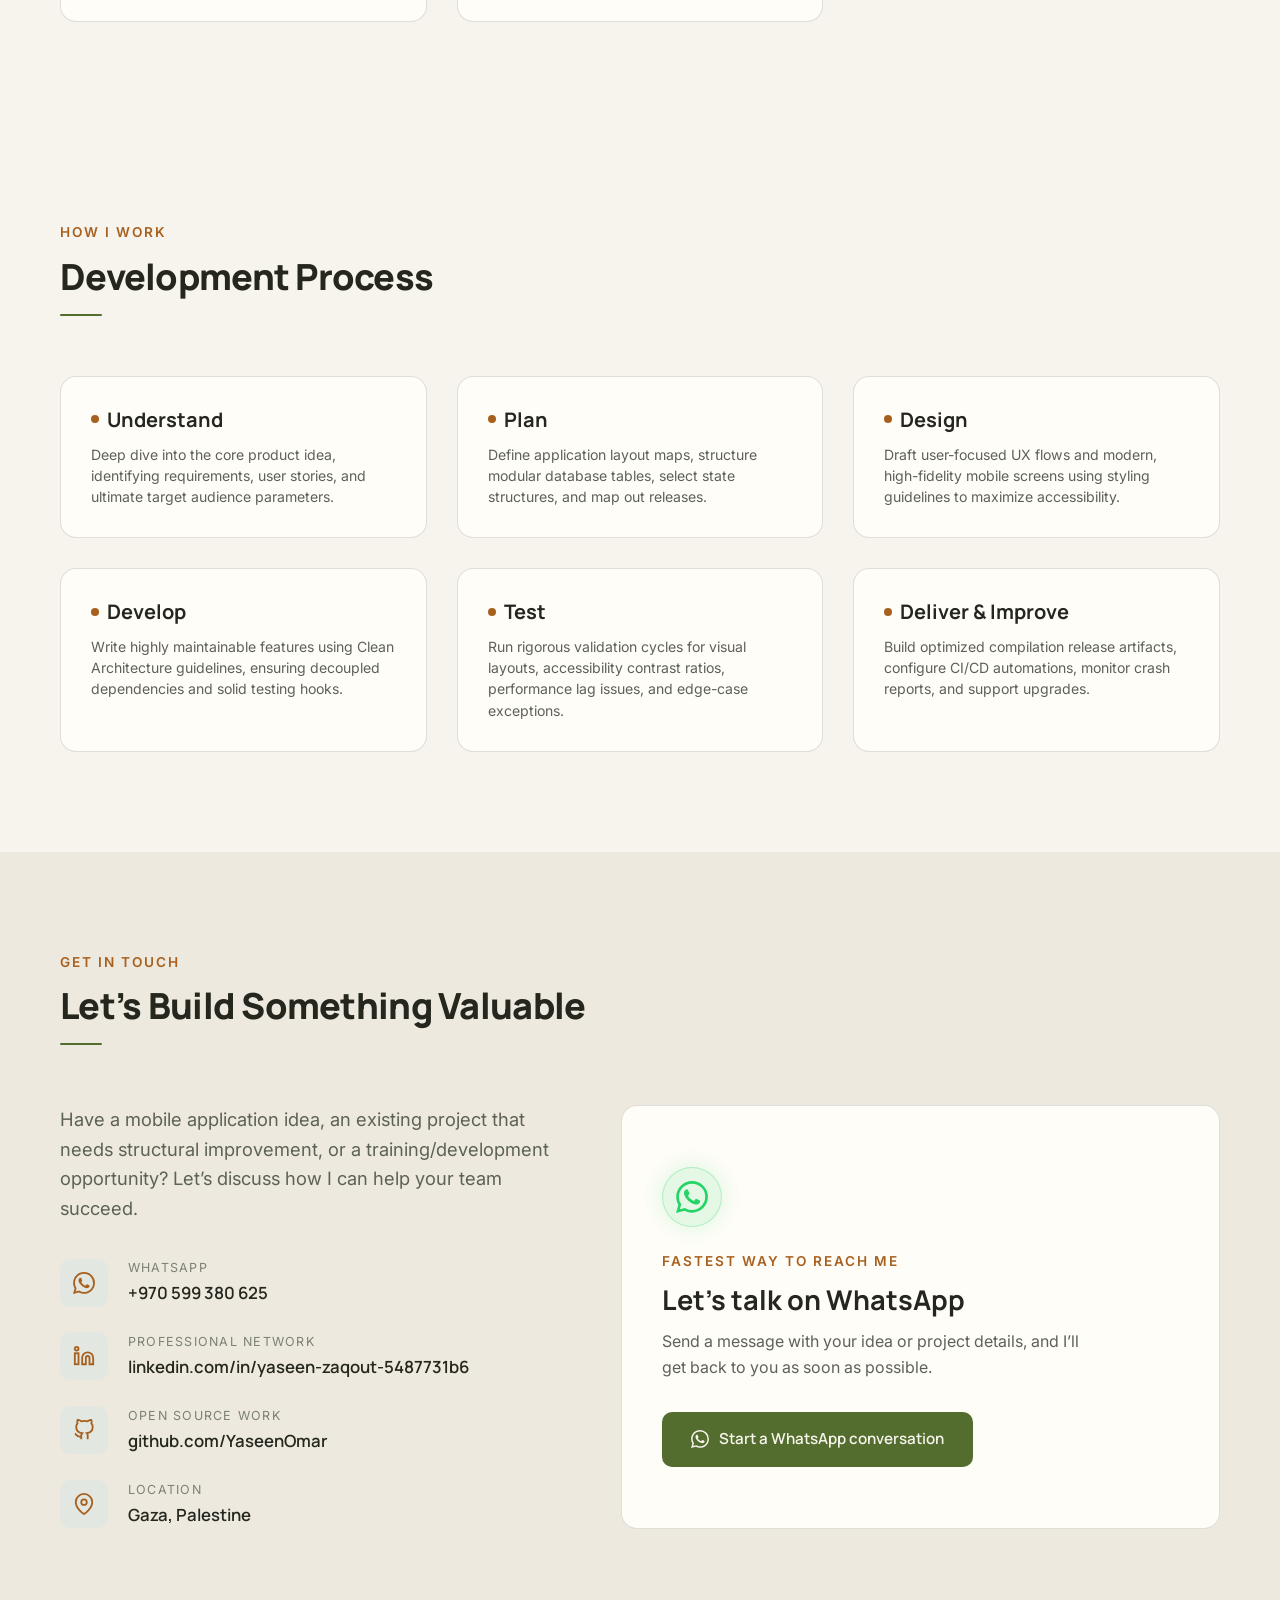
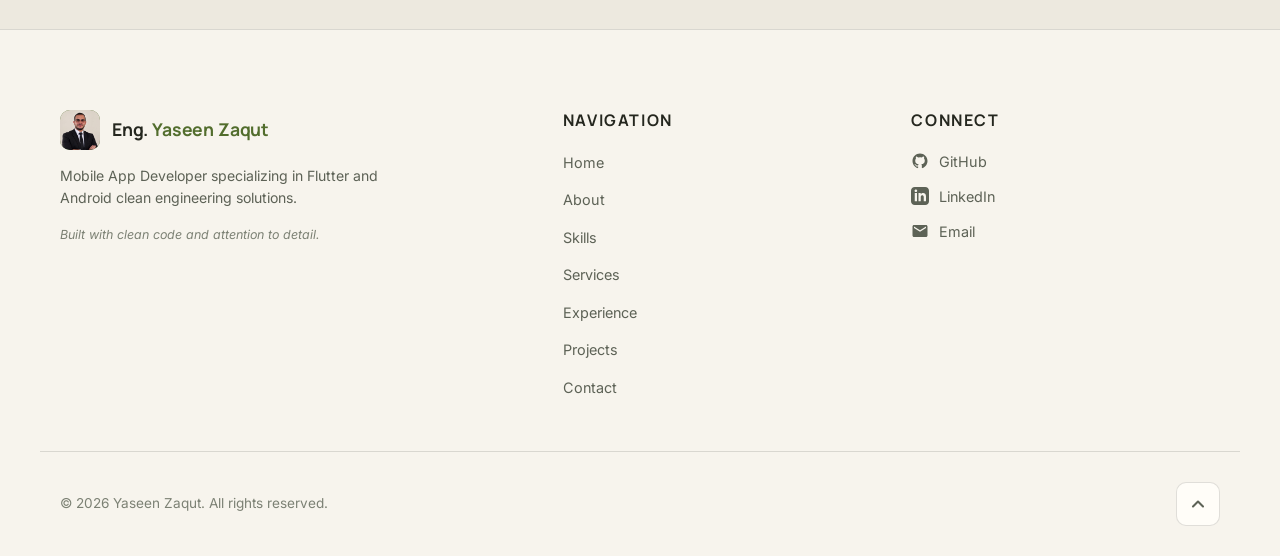
==== commit c273d199: "`feat: replace hero phone mockup with developer app showcase and add translations`" ====
--- a/index.html
+++ b/index.html
@@ -198,68 +198,48 @@
         </div>
 
         <div class="hero-visual reveal-item">
-          <!-- Smartphone Showcase Mockup -->
-          <div class="phone-mockup" hidden>
-            <div class="phone-notch"></div>
-            <div class="phone-screen">
-              <div class="phone-status-bar">
-                <span class="phone-time">13:09</span>
-                <div class="phone-icons">
-                  <svg class="mini-icon" viewBox="0 0 24 24" fill="currentColor"><path d="M12 3c-4.97 0-9 4.03-9 9 0 2.12.74 4.07 1.97 5.61L4.35 19.4c-.39.39-.39 1.02 0 1.41.39.39 1.02.39 1.41 0l1.9-1.9C9.07 19.64 10.47 20 12 20c4.97 0 9-4.03 9-9s-4.03-9-9-9zm0 15c-3.31 0-6-2.69-6-6s2.69-6 6-6 6 2.69 6 6-2.69 6-6 6z"/></svg>
-                  <svg class="mini-icon" viewBox="0 0 24 24" fill="currentColor"><path d="M15.67 4H14V2h-4v2H8.33C7.6 4 7 4.6 7 5.33v15.33C7 21.4 7.6 22 8.33 22h7.33c.74 0 1.34-.6 1.34-1.33V5.33C17 4.6 16.4 4 15.67 4z"/></svg>
-                </div>
-              </div>
-              
-              <!-- Graphic Representation of Mobile App Interface -->
-              <div class="app-ui">
-                <div class="app-header">
-                  <div class="app-avatar-placeholder">YZ</div>
-                  <div class="app-title-container">
-                    <span class="app-title">CleanArchitectureApp</span>
-                    <span class="app-subtitle">Active Session</span>
-                  </div>
-                </div>
-                
-                <div class="app-card-wrapper">
-                  <div class="app-metric-card">
-                    <span class="metric-label">UI Layer (Presentation)</span>
-                    <div class="metric-progress-track">
-                      <div class="metric-progress-fill" style="width: 85%;"></div>
-                    </div>
-                    <span class="metric-desc">Jetpack Compose / Flutter UI</span>
-                  </div>
-
-                  <div class="app-metric-card">
-                    <span class="metric-label">Domain Layer (Business Logic)</span>
-                    <div class="metric-progress-track">
-                      <div class="metric-progress-fill" style="width: 100%;"></div>
-                    </div>
-                    <span class="metric-desc">Entities, Use Cases, Repositories</span>
-                  </div>
-
-                  <div class="app-metric-card">
-                    <span class="metric-label">Data Layer (Data Source)</span>
-                    <div class="metric-progress-track">
-                      <div class="metric-progress-fill" style="width: 90%;"></div>
-                    </div>
-                    <span class="metric-desc">Room, SQLite, Retrofit, Ktor</span>
-                  </div>
-                </div>
-                
-                <div class="app-footer-bar">
-                  <div class="app-footer-dot active"></div>
-                  <div class="app-footer-dot"></div>
-                  <div class="app-footer-dot"></div>
-                </div>
-              </div>
-            </div>
-          </div>
-          
-          <!-- Profile Photo Backdrop with CSS Glow -->
-          <div class="profile-glow-backdrop"></div>
-
-          <div class="profile-image-container">
-            <img src="assets/images/profile-photo.jpeg" alt="Yaseen Zaqut Portrait" class="profile-image" loading="eager">
+          <div class="dev-phone" aria-label="Mobile development and training showcase">
+            <div class="dev-phone-camera" aria-hidden="true"></div>
+            <div class="dev-status" aria-hidden="true">
+              <span>9:41</span>
+              <svg viewBox="0 0 56 16" fill="currentColor"><path d="M1 12h3v3H1zm5-4h3v7H6zm5-4h3v11h-3zm5-3h3v14h-3z"/><rect x="28" y="3" width="23" height="11" rx="3" fill="none" stroke="currentColor" stroke-width="1.5"/><rect x="31" y="6" width="16" height="5" rx="1"/><path d="M53 6h2v5h-2z"/></svg>
+            </div>
+            <div class="dev-app-header">
+              <span class="dev-app-logo" aria-hidden="true">y<span>.</span></span>
+              <span>Developer space</span>
+              <span class="dev-app-indicator" aria-hidden="true"></span>
+            </div>
+            <div class="dev-profile">
+              <div class="dev-profile-copy">
+                <span class="dev-eyebrow">Meet your developer</span>
+                <h2>Yaseen Zaqut</h2>
+                <p>Developer &amp; Mentor</p>
+                <span class="dev-flutter-tag"><svg viewBox="0 0 24 24" aria-hidden="true" fill="currentColor"><path d="M14 2 3 13l3.5 3.5L21 2zM14 12l-6 6 3.5 3.5L21 12z"/><path d="m11.5 21.5 2.5 2.5h7L15 18z" opacity=".55"/></svg>Flutter</span>
+              </div>
+              <img src="assets/images/profile-photo.jpeg" alt="Yaseen Zaqut Portrait" class="dev-portrait" width="128" height="172" loading="eager">
+            </div>
+            <div class="dev-workspace">
+              <div class="dev-card-heading"><span>From idea to app</span><span class="dev-code-symbol" aria-hidden="true">&lt;/&gt;</span></div>
+              <div class="dev-editor" dir="ltr" aria-label="Flutter code example">
+                <div class="dev-editor-tab"><span class="dev-file-dot"></span> main.dart <span>Flutter</span></div>
+                <pre><code><span class="dev-code-purple">class</span> <span class="dev-code-lime">MyApp</span> <span class="dev-code-purple">extends</span> StatelessWidget {
+  <span class="dev-code-purple">Widget</span> build(context) =&gt;
+    <span class="dev-code-lime">MaterialApp</span>(home: <span class="dev-code-gold">YourIdea</span>());
+}</code></pre>
+              </div>
+              <div class="dev-stack"><span>Dart</span><span>Clean Architecture</span><span>Firebase</span></div>
+            </div>
+            <a class="dev-training" href="#experience">
+              <span class="dev-training-icon" aria-hidden="true"><svg viewBox="0 0 24 24" fill="none" stroke="currentColor" stroke-width="1.6"><path d="m2 9 10-5 10 5-10 5-10-5Zm4 2v6c4 3 8 3 12 0v-6M22 9v7"/></svg></span>
+              <span class="dev-training-copy"><strong>Learn. Build. Grow.</strong><span>Flutter training &amp; mentorship</span></span>
+              <span class="dev-training-arrow" aria-hidden="true">↗</span>
+            </a>
+            <nav class="dev-bottom-nav" aria-label="Showcase shortcuts">
+              <a href="#projects"><svg viewBox="0 0 24 24" aria-hidden="true" fill="none" stroke="currentColor" stroke-width="1.7"><rect x="3" y="3" width="7" height="7" rx="2"/><rect x="14" y="3" width="7" height="7" rx="2"/><rect x="3" y="14" width="7" height="7" rx="2"/><rect x="14" y="14" width="7" height="7" rx="2"/></svg><span>Projects</span></a>
+              <a href="#experience"><svg viewBox="0 0 24 24" aria-hidden="true" fill="none" stroke="currentColor" stroke-width="1.7"><path d="M3 4h6a4 4 0 0 1 3 2 4 4 0 0 1 3-2h6v15h-6a4 4 0 0 0-3 2 4 4 0 0 0-3-2H3zM12 6v15"/></svg><span>Training</span></a>
+              <a href="#contact"><svg viewBox="0 0 24 24" aria-hidden="true" fill="none" stroke="currentColor" stroke-width="1.7"><path d="M21 11a8 8 0 0 1-8 8H7l-4 3V11a9 9 0 0 1 18 0Z"/><path d="M7 10h10M7 14h6"/></svg><span>Contact</span></a>
+            </nav>
+            <div class="dev-home-indicator" aria-hidden="true"></div>
           </div>
         </div>
       </div>
--- a/styles.css
+++ b/styles.css
@@ -669,206 +669,6 @@
   align-items: center;
 }
 
-.phone-mockup {
-  width: 280px;
-  height: 560px;
-  background-color: #07090e;
-  border: 12px solid #1E293B;
-  border-radius: 40px;
-  box-shadow: 0 25px 60px -15px rgba(0, 0, 0, 0.9), 0 0 50px rgba(59, 130, 246, 0.15);
-  position: relative;
-  overflow: hidden;
-  z-index: 2;
-  animation: floatPhone 6s ease-in-out infinite;
-}
-
-.phone-notch {
-  width: 140px;
-  height: 24px;
-  background-color: #1E293B;
-  position: absolute;
-  top: 0;
-  left: 50%;
-  transform: translateX(-50%);
-  border-bottom-left-radius: 16px;
-  border-bottom-right-radius: 16px;
-  z-index: 10;
-}
-
-.phone-screen {
-  width: 100%;
-  height: 100%;
-  background-color: var(--bg-primary);
-  display: flex;
-  flex-direction: column;
-  padding: 30px 14px 14px 14px;
-}
-
-.phone-status-bar {
-  display: flex;
-  justify-content: space-between;
-  align-items: center;
-  padding: 4px 6px;
-  font-size: 0.7rem;
-  color: var(--text-muted);
-  font-weight: 500;
-}
-
-.phone-icons {
-  display: flex;
-  gap: 4px;
-}
-
-.mini-icon {
-  width: 12px;
-  height: 12px;
-}
-
-/* App GUI Visual Representation inside mockup */
-.app-ui {
-  flex-grow: 1;
-  display: flex;
-  flex-direction: column;
-  justify-content: space-between;
-  margin-top: 10px;
-  background-color: var(--bg-secondary);
-  border-radius: 20px;
-  border: 1px solid var(--border-color);
-  padding: 15px 12px;
-}
-
-.app-header {
-  display: flex;
-  align-items: center;
-  gap: 8px;
-  border-bottom: 1px solid var(--border-color);
-  padding-bottom: 10px;
-}
-
-.app-avatar-placeholder {
-  width: 28px;
-  height: 28px;
-  border-radius: 8px;
-  background: var(--grad-primary);
-  display: flex;
-  align-items: center;
-  justify-content: center;
-  font-size: 0.75rem;
-  font-weight: 800;
-  color: var(--bg-primary);
-}
-
-.app-title-container {
-  display: flex;
-  flex-direction: column;
-}
-
-.app-title {
-  font-size: 0.75rem;
-  font-weight: 700;
-  color: var(--text-primary);
-}
-
-.app-subtitle {
-  font-size: 0.6rem;
-  color: var(--color-success);
-  font-weight: 500;
-}
-
-.app-card-wrapper {
-  display: flex;
-  flex-direction: column;
-  gap: 12px;
-  margin-top: 15px;
-  margin-bottom: 15px;
-}
-
-.app-metric-card {
-  background-color: var(--bg-card);
-  border: 1px solid var(--border-color);
-  border-radius: 10px;
-  padding: 10px;
-}
-
-.metric-label {
-  font-size: 0.65rem;
-  font-weight: 600;
-  color: var(--text-secondary);
-  display: block;
-  margin-bottom: 6px;
-}
-
-.metric-progress-track {
-  width: 100%;
-  height: 4px;
-  background-color: rgba(255, 255, 255, 0.05);
-  border-radius: 2px;
-  overflow: hidden;
-  margin-bottom: 4px;
-}
-
-.metric-progress-fill {
-  height: 100%;
-  background: var(--grad-primary);
-  border-radius: 2px;
-}
-
-.metric-desc {
-  font-size: 0.55rem;
-  color: var(--text-muted);
-}
-
-.app-footer-bar {
-  display: flex;
-  justify-content: center;
-  gap: 6px;
-}
-
-.app-footer-dot {
-  width: 6px;
-  height: 6px;
-  background-color: var(--text-muted);
-  border-radius: 50%;
-}
-
-.app-footer-dot.active {
-  background-color: var(--color-secondary);
-}
-
-.profile-glow-backdrop {
-  position: absolute;
-  width: 320px;
-  height: 320px;
-  background: radial-gradient(circle, rgba(34, 211, 238, 0.2), transparent 70%);
-  z-index: 1;
-  pointer-events: none;
-}
-
-.profile-image-container {
-  width: min(100%, 360px);
-  height: 500px;
-  position: relative;
-  z-index: 2;
-  overflow: hidden;
-  border: 1px solid var(--border-color-glow);
-  border-radius: var(--radius-lg);
-  box-shadow: var(--shadow-md);
-  animation: portraitDrift 8s ease-in-out infinite;
-  transition: transform var(--transition-normal), box-shadow var(--transition-normal);
-}
-
-.profile-image-container:hover {
-  transform: translateY(-5px) rotate(0.5deg);
-  box-shadow: var(--shadow-glow);
-}
-
-.profile-image {
-  width: 100%;
-  height: 100%;
-  object-fit: cover;
-  object-position: center top;
-}
-
 /* --------------------------------------------------------------------------
    7. ABOUT SECTION
    -------------------------------------------------------------------------- */
@@ -2138,3 +1938,94 @@
   .theme-toggle { flex-shrink: 0; }
   html[lang="ar"] .hero-title { font-size: clamp(2.4rem, 10vw, 3.5rem); }
 }
+
+/* A live, bilingual app preview in the hero. */
+.dev-phone {
+  width: min(100%, 352px);
+  padding: 12px 18px 10px;
+  position: relative;
+  isolation: isolate;
+  background: var(--bg-secondary);
+  border: 7px solid var(--bg-card-elevated);
+  border-radius: 46px;
+  box-shadow: 0 0 0 1px var(--border-color-glow), 0 30px 65px -22px rgba(0,0,0,.65);
+  text-align: start;
+}
+.dev-phone::before {
+  content: '';
+  position: absolute;
+  inset: -65px;
+  background: radial-gradient(ellipse, var(--border-color-glow), transparent 66%);
+  z-index: -1;
+  pointer-events: none;
+  opacity: .3;
+}
+.dev-phone-camera {
+  position: absolute;
+  top: 10px;
+  left: 50%;
+  transform: translateX(-50%);
+  width: 86px;
+  height: 23px;
+  border-radius: 20px;
+  background: #090a08;
+}
+.dev-phone-camera::after {
+  content: '';
+  position: absolute;
+  right: 10px;
+  top: 7px;
+  width: 8px;
+  height: 8px;
+  border-radius: 50%;
+  background: #1f2929;
+  box-shadow: inset 0 0 0 2px #141a19;
+}
+.dev-status { display:flex; justify-content:space-between; align-items:center; direction:ltr; padding:0 7px; height:26px; font-size:11px; font-weight:700; }
+.dev-status svg { width:43px; height:14px; }
+.dev-app-header { display:flex; align-items:center; gap:9px; margin:18px 0; font-size:12px; font-weight:700; }
+.dev-app-logo { width:28px; height:28px; border-radius:9px; background:var(--color-primary); color:var(--bg-primary); display:flex; align-items:center; justify-content:center; font:800 23px 'Manrope',sans-serif; direction:ltr; }
+.dev-app-logo span { color:var(--bg-primary); }
+.dev-app-indicator { width:7px; height:7px; margin-inline-start:auto; border-radius:50%; background:var(--color-primary); box-shadow:0 0 0 4px var(--bg-card-elevated); }
+.dev-profile { display:grid; grid-template-columns:1fr 128px; gap:8px; align-items:center; margin-bottom:20px; }
+.dev-eyebrow { display:block; font-size:9px; color:var(--color-secondary); margin-bottom:7px; }
+.dev-profile h2 { font-size:25px; line-height:1.15; letter-spacing:-.6px; margin:0 0 8px; }
+.dev-profile p { font-size:10px; line-height:1.6; color:var(--text-secondary); margin:0 0 13px; }
+.dev-portrait { width:128px; height:172px; object-fit:cover; object-position:center 18%; border-radius:18px; border:1px solid var(--border-color-glow); }
+.dev-flutter-tag { display:inline-flex; align-items:center; gap:5px; padding:4px 8px; border:1px solid var(--border-color-glow); border-radius:6px; font-size:10px; color:var(--color-primary); direction:ltr; }
+.dev-flutter-tag svg { width:13px; height:15px; }
+.dev-card-heading { display:flex; align-items:center; justify-content:space-between; font-size:12px; font-weight:700; margin-bottom:10px; }
+.dev-code-symbol { color:var(--color-secondary); font:700 16px monospace; }
+.dev-editor { border:1px solid var(--border-color); border-radius:12px; overflow:hidden; background:var(--bg-primary); }
+.dev-editor-tab { display:flex; align-items:center; gap:6px; padding:8px 10px; font:10px monospace; color:var(--text-secondary); border-bottom:1px solid var(--border-color); }
+.dev-editor-tab > span:last-child { margin-left:auto; font-size:9px; color:var(--text-muted); }
+.dev-file-dot { width:5px; height:5px; background:var(--color-primary); border-radius:50%; }
+.dev-editor pre { margin:0; padding:12px 8px; font-size:9px; line-height:1.9; color:var(--text-secondary); white-space:pre; }
+.dev-editor code { font:inherit; background:none; padding:0; color:inherit; }
+.dev-code-purple { color:var(--color-accent); }
+.dev-code-lime { color:var(--color-primary); }
+.dev-code-gold { color:var(--color-secondary); }
+.dev-stack { display:flex; gap:5px; flex-wrap:wrap; margin-top:10px; direction:ltr; }
+.dev-stack span { font-size:8px; color:var(--text-secondary); border:1px solid var(--border-color); padding:3px 7px; border-radius:5px; }
+.dev-training { display:flex; align-items:center; gap:9px; margin:18px 0; padding:12px 10px; border:1px solid var(--border-color-glow); border-radius:13px; background:var(--bg-card); }
+.dev-training:hover { background:var(--bg-card-elevated); }
+.dev-training-icon { display:flex; align-items:center; justify-content:center; width:34px; height:34px; flex-shrink:0; border-radius:10px; background:var(--color-primary); color:var(--bg-primary); }
+.dev-training-icon svg { width:22px; height:22px; }
+.dev-training-copy { display:flex; flex-direction:column; gap:4px; }
+.dev-training-copy strong { font-size:11px; color:var(--text-primary); }
+.dev-training-copy > span { font-size:9px; color:var(--text-secondary); }
+.dev-training-arrow { margin-inline-start:auto; color:var(--color-primary); font-size:20px; }
+html[dir="rtl"] .dev-training-arrow { transform:scaleX(-1); }
+.dev-bottom-nav { display:flex; justify-content:space-around; border-top:1px solid var(--border-color); padding-top:12px; }
+.dev-bottom-nav a { min-width:54px; min-height:44px; display:flex; flex-direction:column; align-items:center; gap:5px; color:var(--text-secondary); font-size:9px; }
+.dev-bottom-nav a:first-child, .dev-bottom-nav a:hover { color:var(--color-primary); }
+.dev-bottom-nav svg { width:18px; height:18px; }
+.dev-home-indicator { width:90px; height:4px; border-radius:5px; background:var(--text-muted); opacity:.5; margin:13px auto 0; }
+html[lang="ar"] .dev-profile h2 { font-size:25px; line-height:1.45; letter-spacing:0; }
+@media (max-width:374px) {
+  .dev-phone { padding-inline:12px; border-width:6px; border-radius:35px; }
+  .dev-profile { grid-template-columns:1fr 106px; }
+  .dev-portrait { width:106px; height:154px; }
+  .dev-profile h2, html[lang="ar"] .dev-profile h2 { font-size:21px; }
+  .dev-editor pre { font-size:7.5px; }
+}
